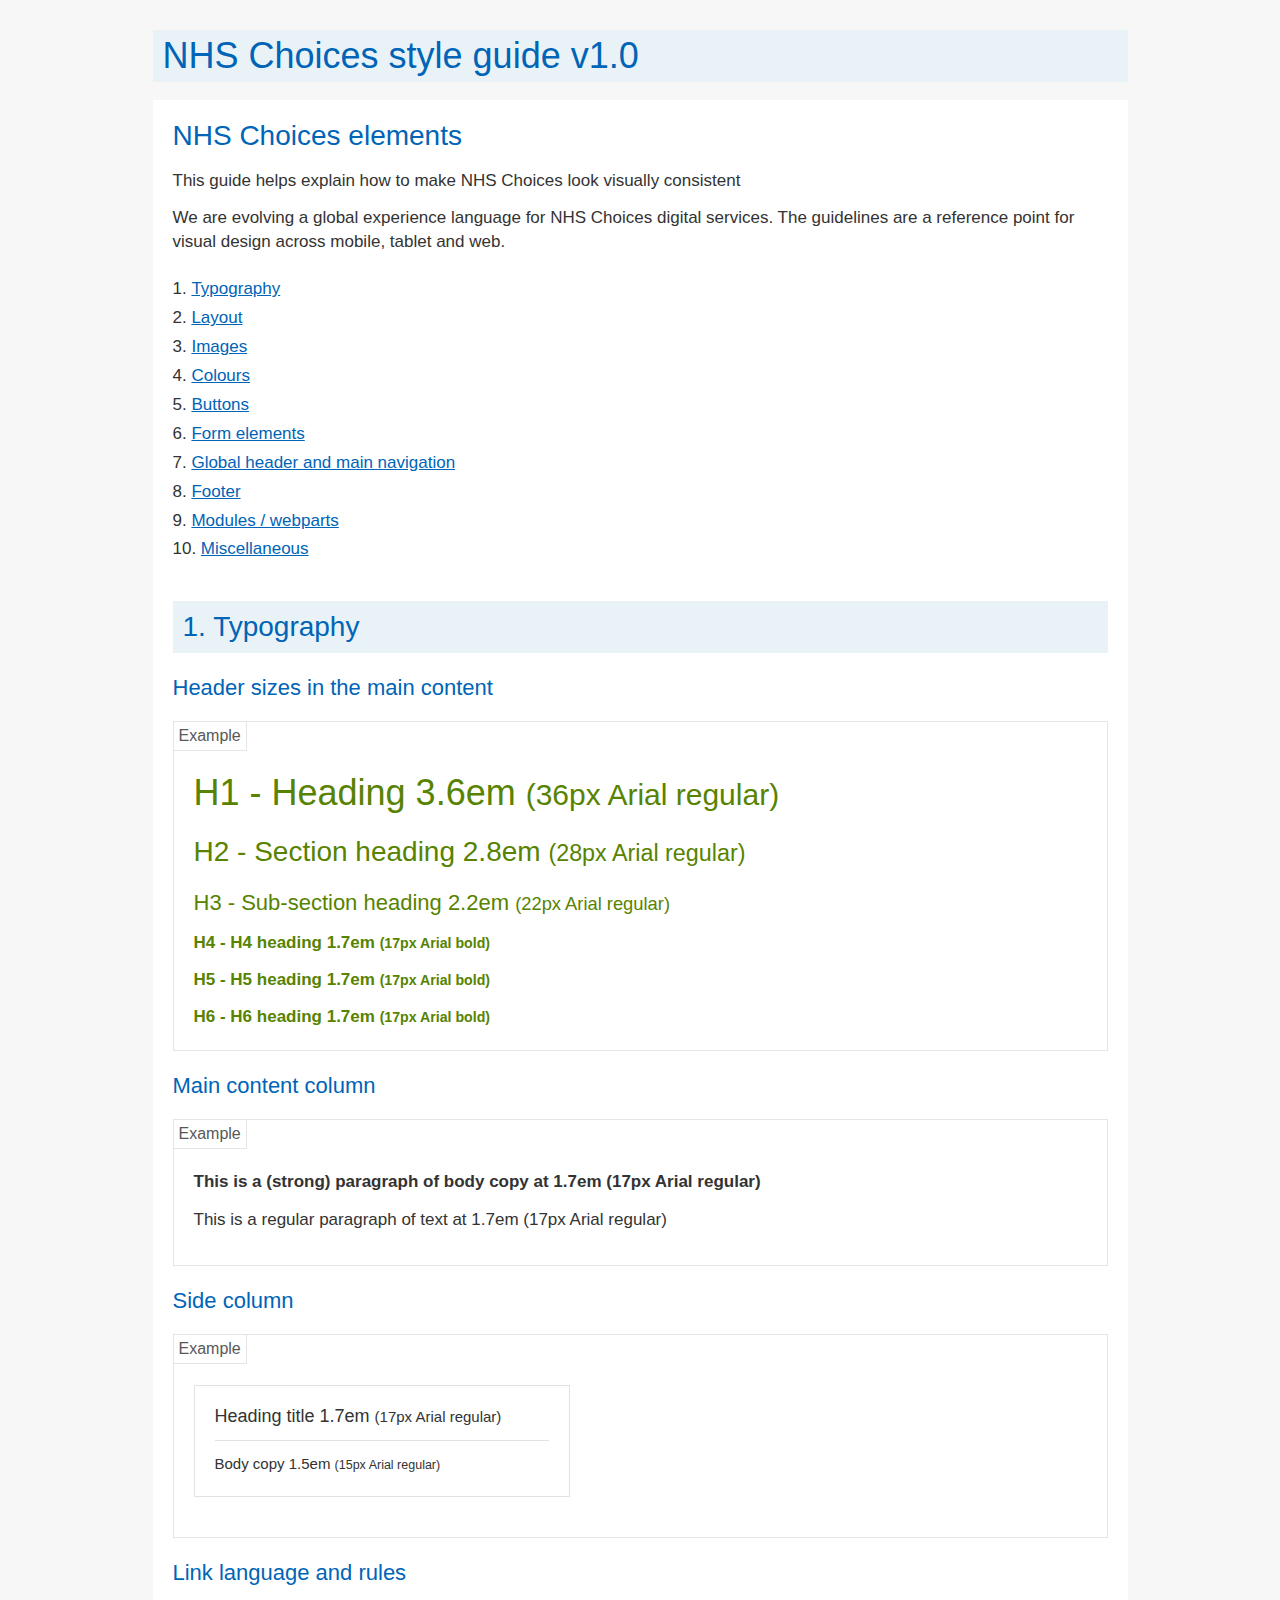
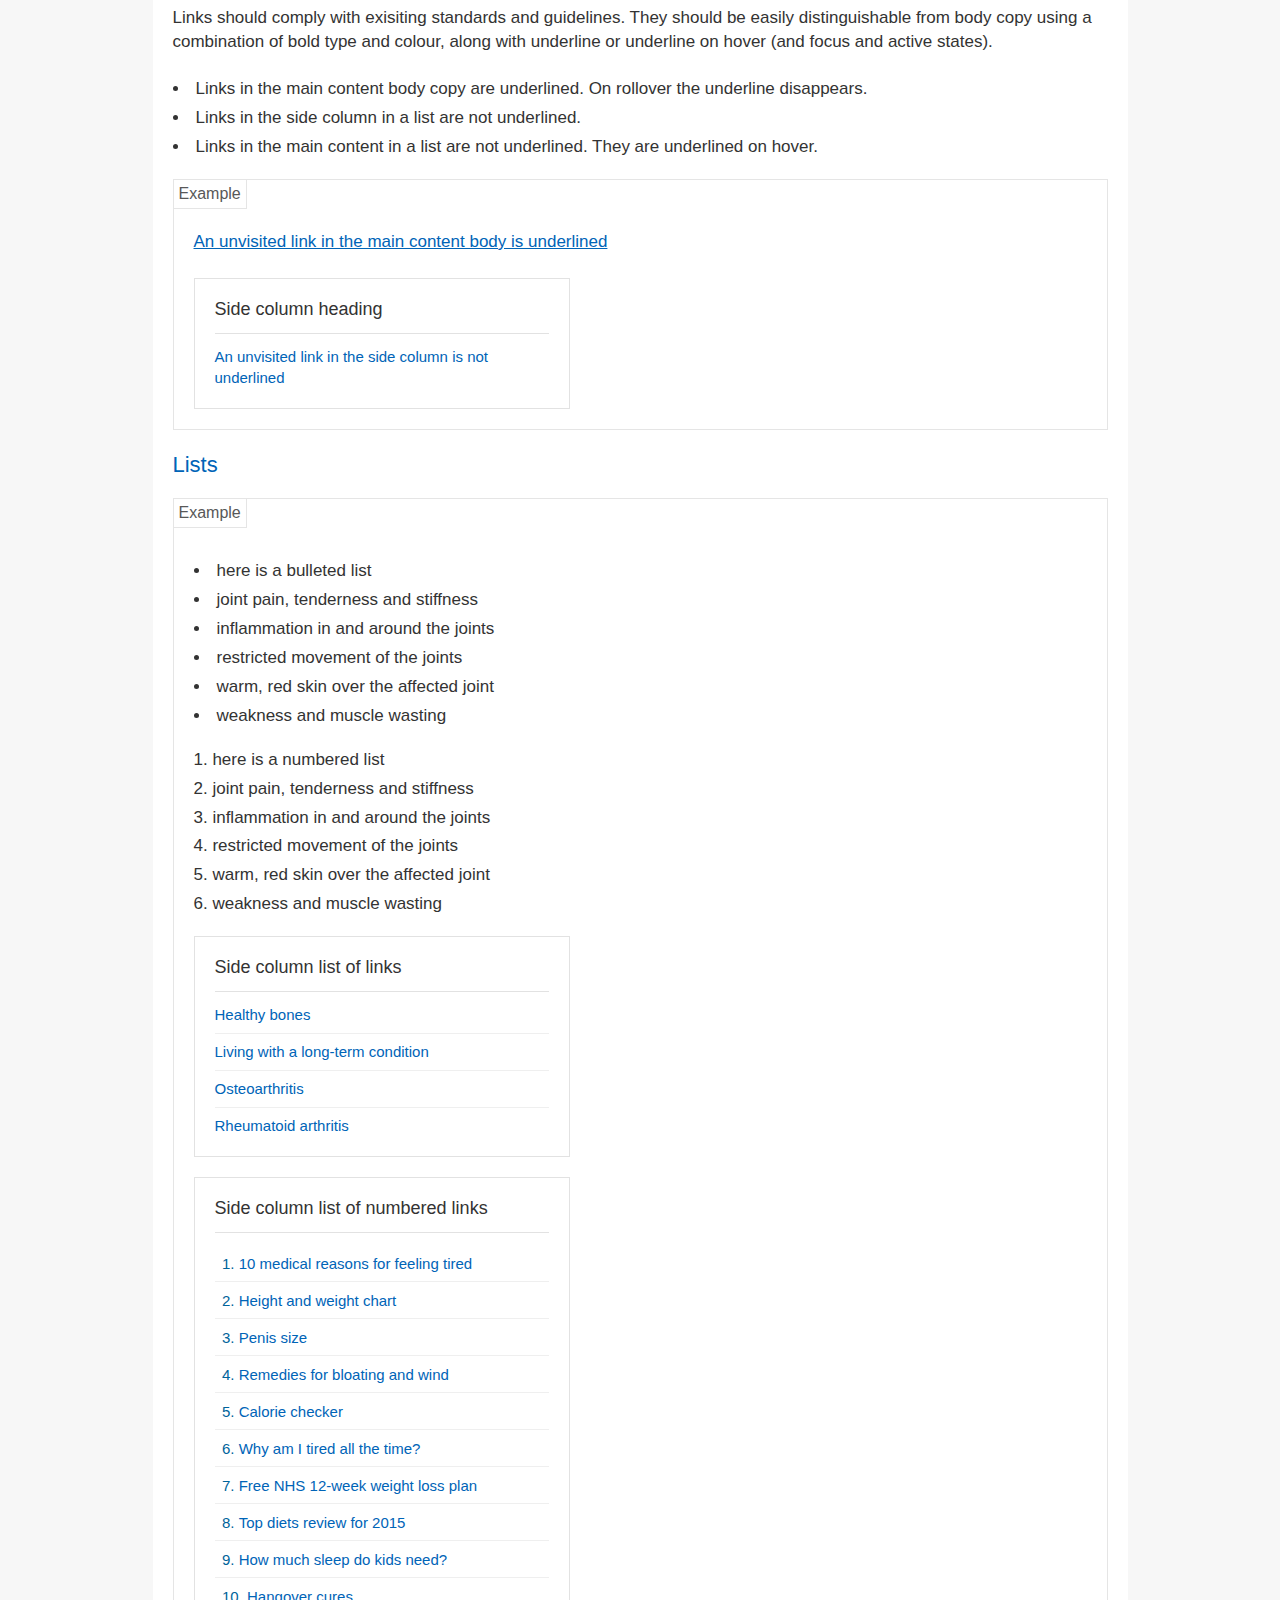
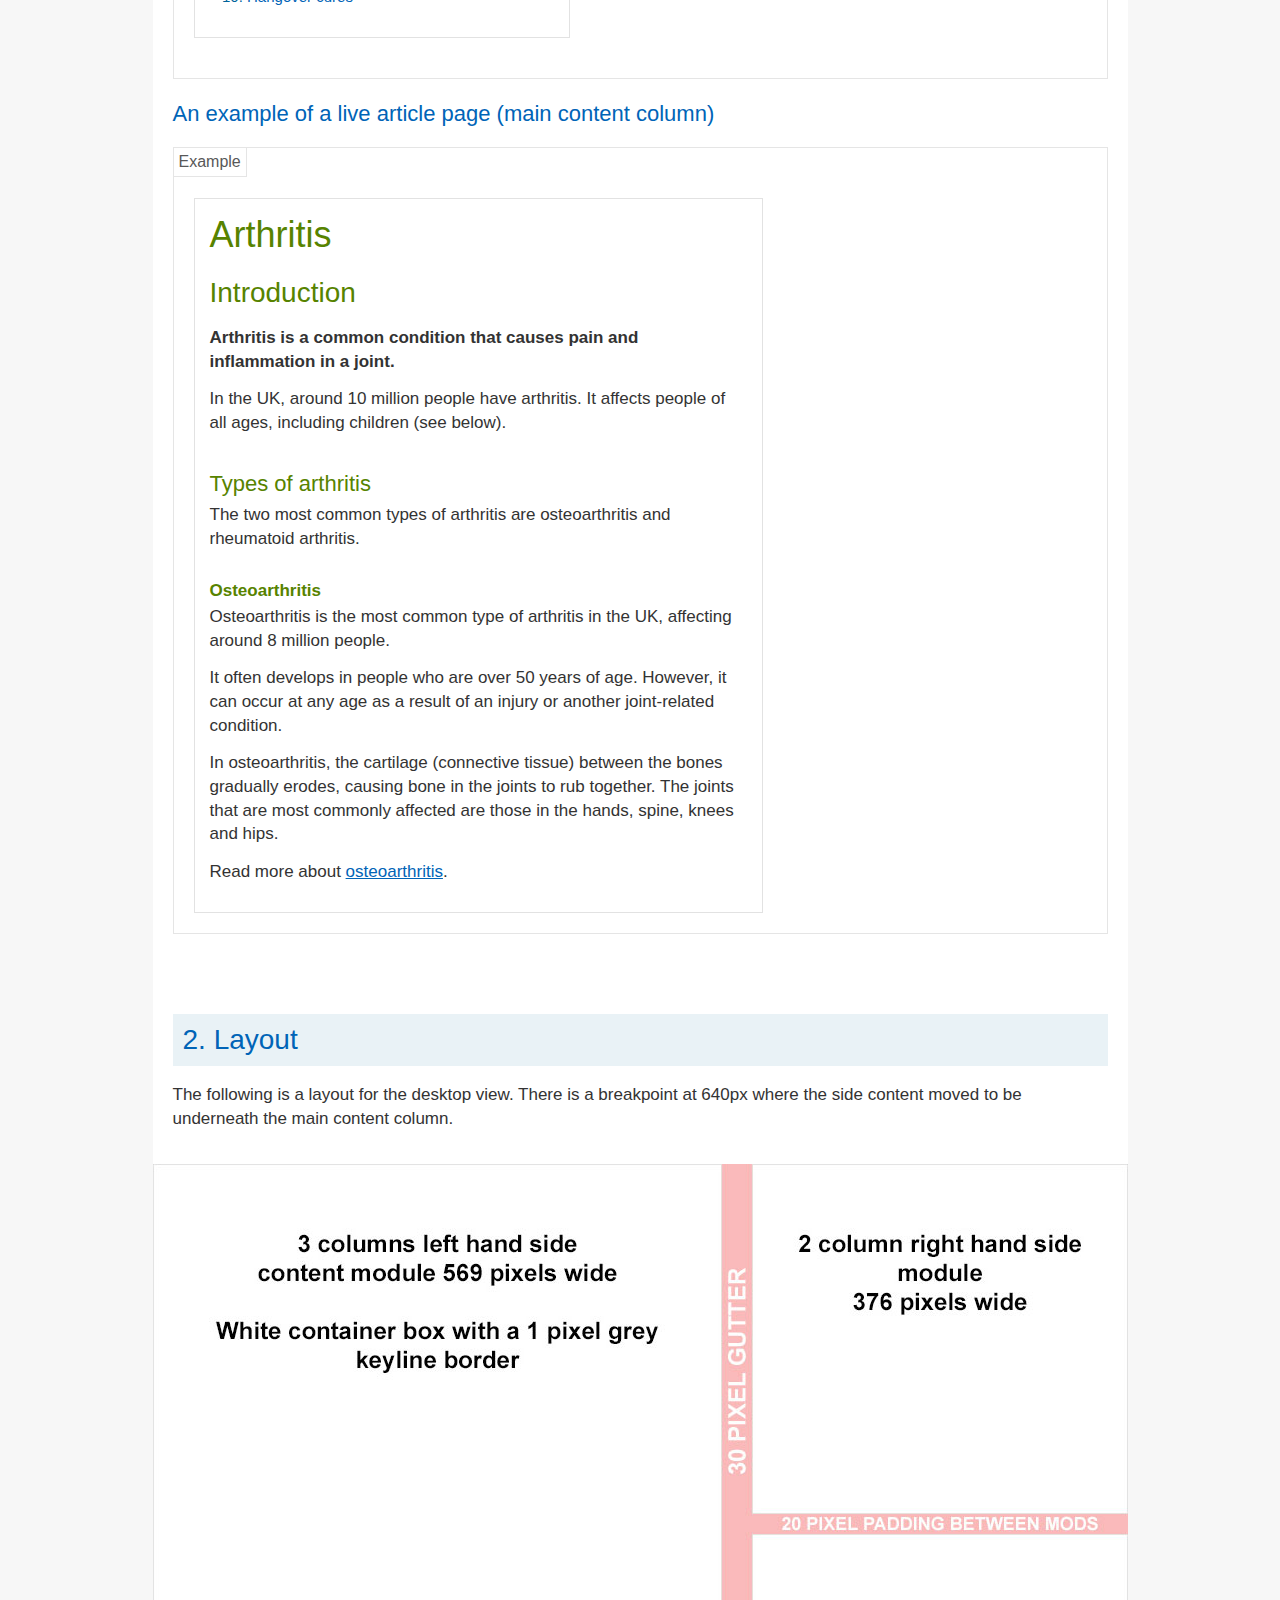
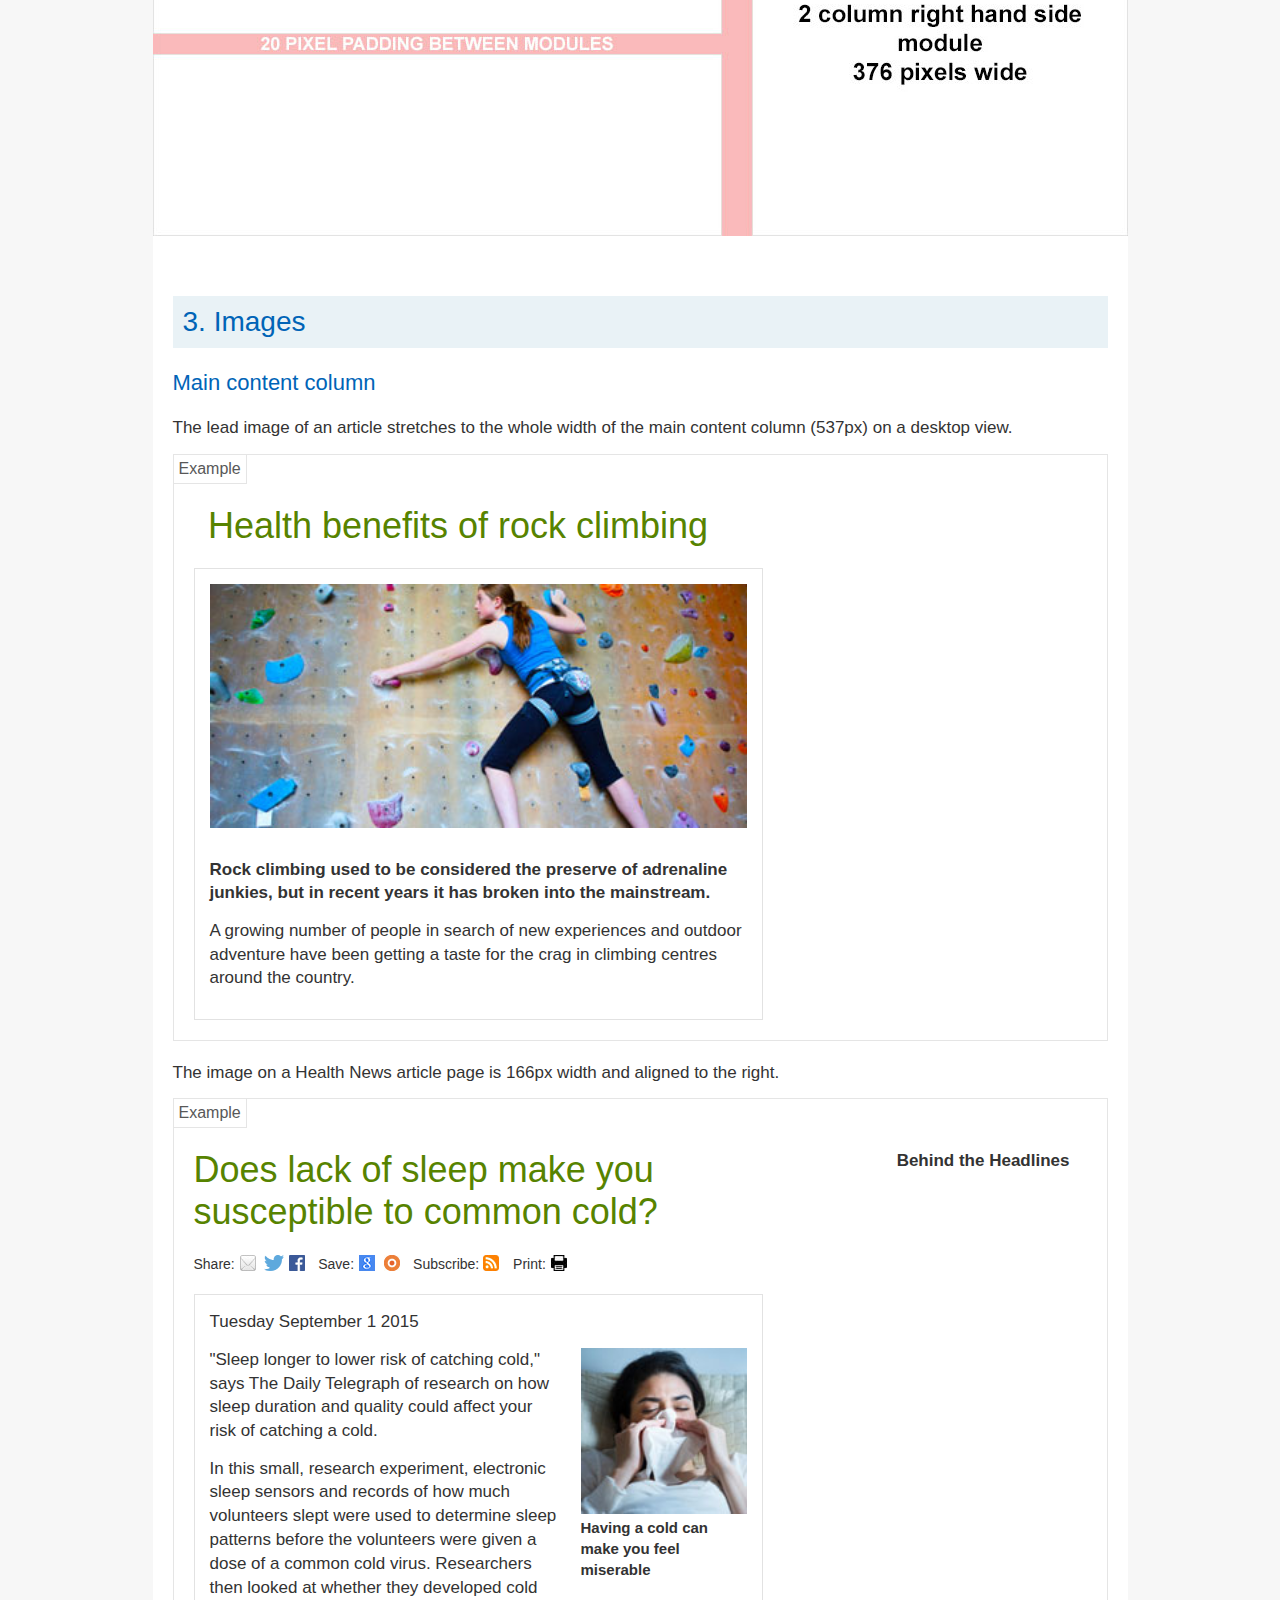
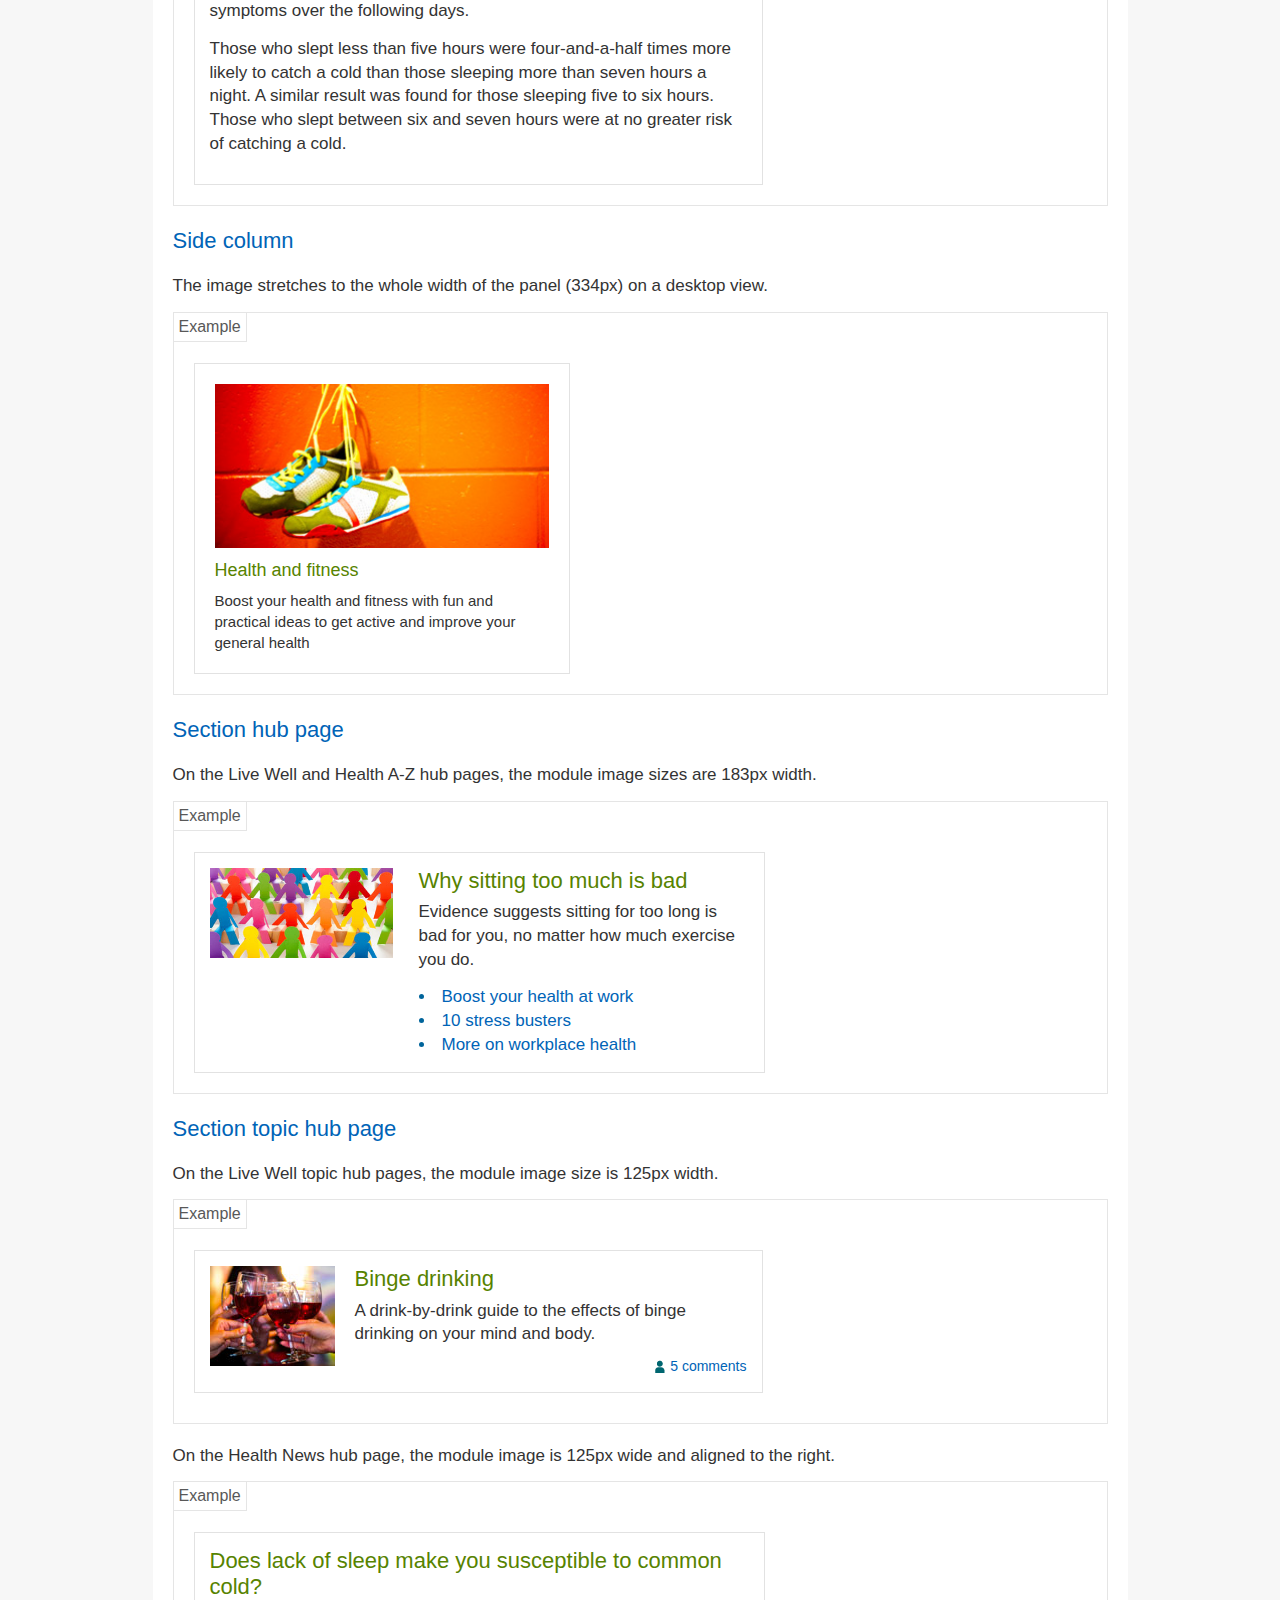
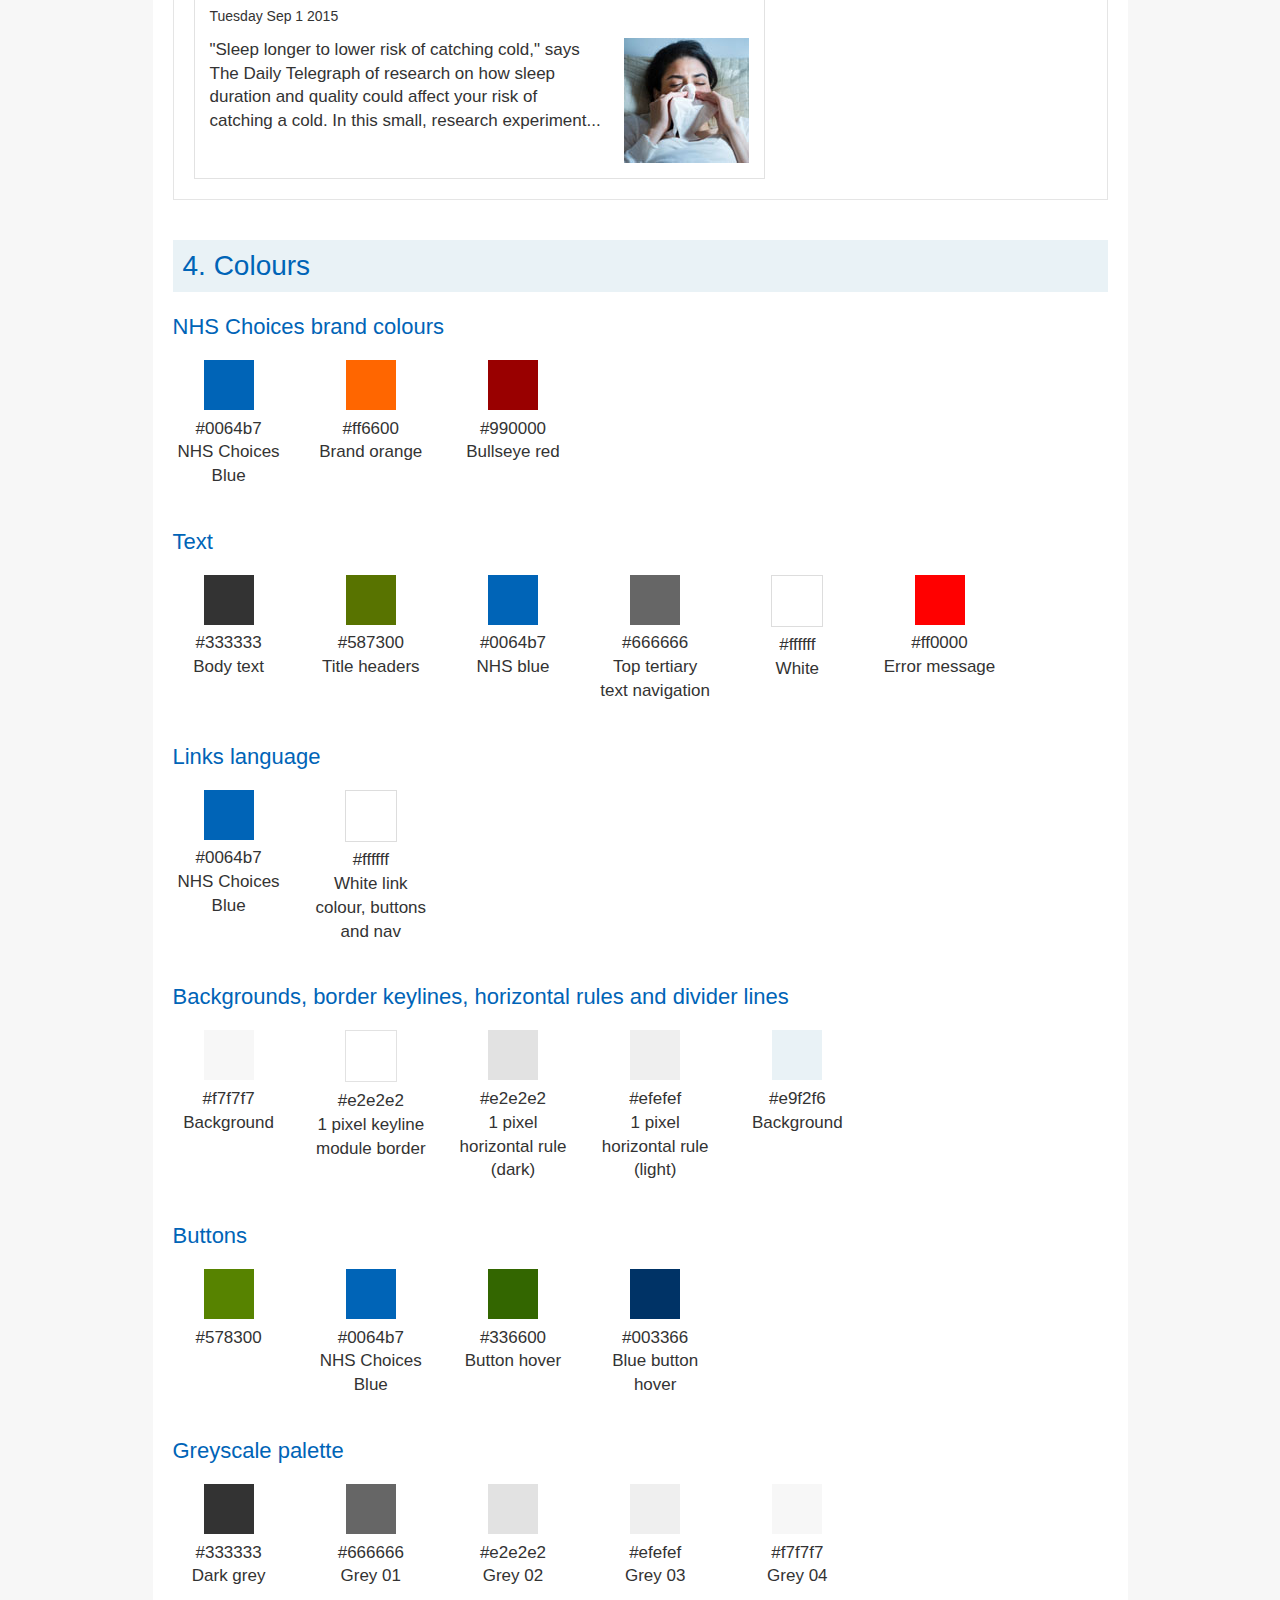
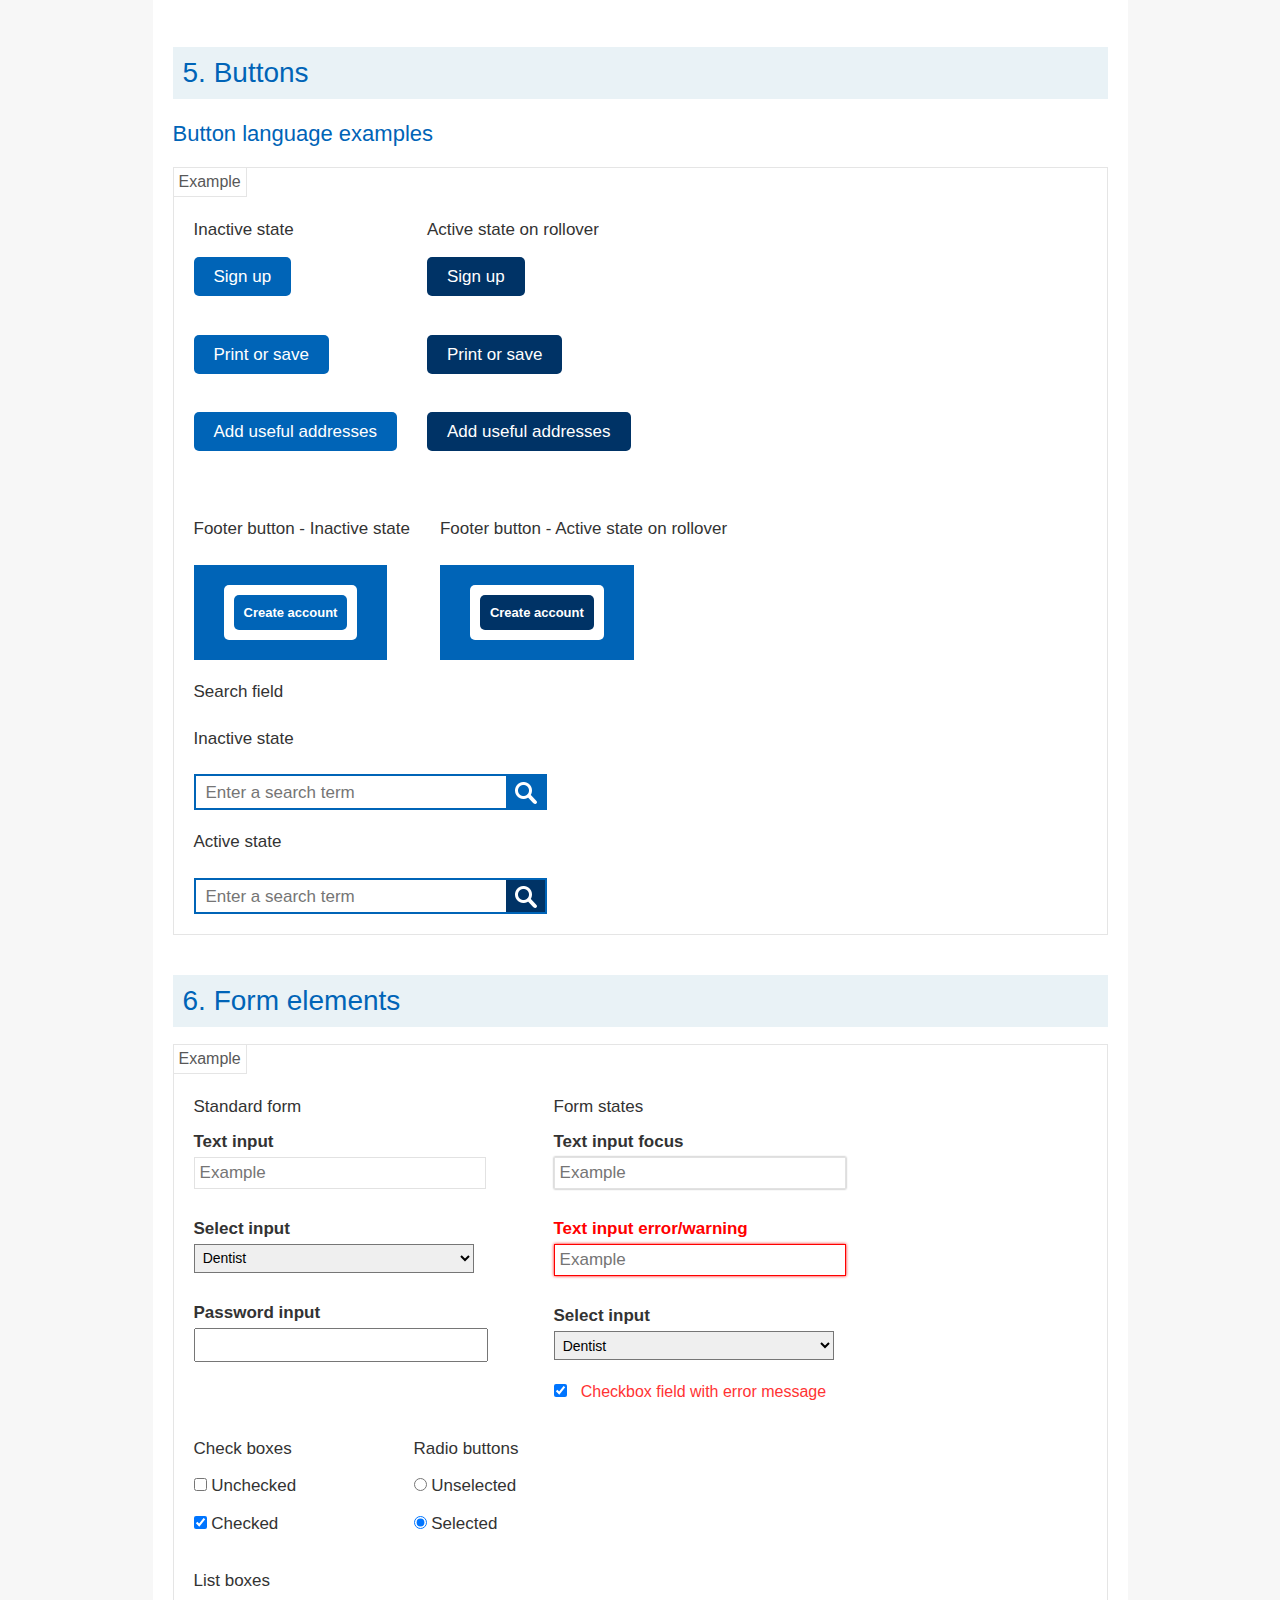
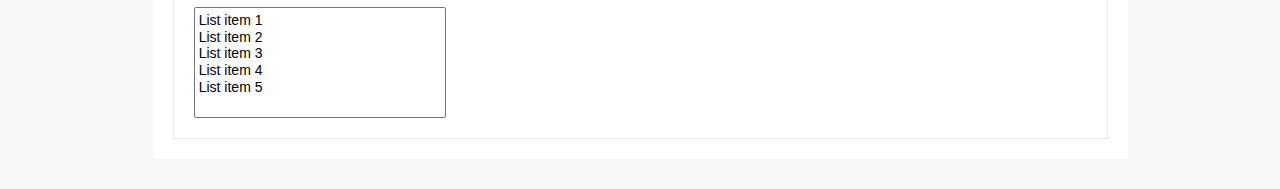
==== index.html @ cdd59a14 ":sparkles: Added forms section" ====
<!doctype html>
<html>
<head>
	<meta charset="utf-8">
	<meta http-equiv=X-UA-Compatible content="IE=edge">
	<meta name=description content="NHS Choices Style Guide">
	<meta name=viewport content="width=device-width, initial-scale=1">
	<title>NHS Choices Style Guide</title>
	
	<!-- The live style guide will link to the live css files so is a living thing 
	<link rel="stylesheet" href="http://www.nhs.uk/css/base.css" media="screen">
	<link rel="stylesheet" href="http://www.nhs.uk/css/print.css" media="print">
	<link rel="stylesheet" href="http://www.nhs.uk/css/reset.css" media="screen">
	<link rel="stylesheet" href="http://www.nhs.uk/css/screen.css" media="screen">
	<link rel="stylesheet" href="http://www.nhs.uk/css/refresh.css" media="screen">
	-->
	<link rel="stylesheet" href="css/base.css" media="screen">
	<link rel="stylesheet" href="css/print.css" media="print">
	<link rel="stylesheet" href="css/reset.css" media="screen">
	<link rel="stylesheet" href="css/screen.css" media="screen">
	<link rel="stylesheet" href="css/refresh.css" media="screen">
	<link rel="stylesheet" href="css/styleguide.css" media="screen">
</head>
<body>

<div class="wrap nomarginbottom">
	<h1 class="header--styleguide header--styleguide--h1">NHS Choices style guide v1.0</h1>
	<div class="content-wrap">

		<h2 class="header--styleguide">NHS Choices elements</h2>

		<p>This guide helps explain how to make NHS Choices look visually consistent</p>
		<p>We are evolving a global experience language for NHS Choices digital services. The guidelines are a reference point for visual design across mobile, tablet and web.</p>

		<ol>
			<li><a href="#typography">Typography</a></li>
			<li><a href="#layout">Layout</a></li>
			<li><a href="#images">Images</a></li>
			<li><a href="#colours">Colours</a></li>
			<li><a href="#buttons">Buttons</a></li>
			<li><a href="#formelements">Form elements</a></li>
			<li><a href="#header">Global header and main navigation</a></li>
			<li><a href="#footer">Footer</a></li>
			<li><a href="#modules">Modules / webparts</a></li>
			<li><a href="#misc">Miscellaneous</a></li>
		</ol>

		<h2 id="typography" class="header--styleguide header--section">1. Typography</h2>

		<h3 class="header--styleguide header--styleguide--h3">Header sizes in the main content</h3>

		<div class="example">
			<span>Example</span>
			<h1>H1 - Heading 3.6em <small>(36px Arial regular)</small></h1>
			<h2>H2 - Section heading 2.8em <small>(28px Arial regular)</small></h2>
			<h3>H3 - Sub-section heading 2.2em <small>(22px Arial regular)</small></h3>
			<h4>H4 - H4 heading 1.7em <small>(17px Arial bold)</small></h4>
			<h5>H5 - H5 heading 1.7em <small>(17px Arial bold)</small></h5>
			<h6>H6 - H6 heading 1.7em <small>(17px Arial bold)</small></h6>
		</div>

		<h3 class="header--styleguide header--styleguide--h3">Main content column</h3>
		<div class="example">
			<span>Example</span>
			<p><strong>This is a (strong) paragraph of body copy at 1.7em (17px Arial regular)</strong></p>
			<p>This is a regular paragraph of text at 1.7em (17px Arial regular)</p>
		</div>

		<h3 class="header--styleguide header--styleguide--h3">Side column</h3>

		<div class="example">
			<span>Example</span>
			<div class="col-secondary">
				<div class="panel">
					<h2>Heading title 1.7em <small>(17px Arial regular)</small></h2>
					<p>Body copy 1.5em <small>(15px Arial regular)</small></p>
				</div>
			</div>
		</div>

		<h3 class="header--styleguide header--styleguide--h3">Link language and rules</h3>
		<p>Links should comply with exisiting standards and guidelines. They should be easily distinguishable from body copy using a combination of bold type and colour, along with underline or underline on hover (and focus and active states).</p>

		<ul>
			<li>Links in the main content body copy are underlined. On rollover the underline disappears.</li>
			<li>Links in the side column in a list are not underlined.</li>
			<li>Links in the main content in a list are not underlined. They are underlined on hover.</li>
		</ul>

		<div class="example">
			<span>Example</span>
			<p><a href="">An unvisited link in the main content body is underlined</a></p>
			<br />
			<div class="col-secondary">
				<div class="panel nomarginbottom">
					<h2>Side column heading</h2>
					<p><a href="">An unvisited link in the side column is not underlined</a></p>
				</div>
			</div>
		</div>

		<h3 class="header--styleguide header--styleguide--h3">Lists</h3>

		<div class="example">
			<span>Example</span>
			<ul>
			    <li>here is a bulleted list
			    <li>joint pain, tenderness and stiffness </li>
			    <li>inflammation in and around the joints </li>
			    <li>restricted movement of the joints </li>
			    <li>warm, red skin over the affected joint </li>
			    <li>weakness and muscle wasting </li>
			</ul>

			<ol>
			    <li>here is a numbered list
			    <li>joint pain, tenderness and stiffness </li>
			    <li>inflammation in and around the joints </li>
			    <li>restricted movement of the joints </li>
			    <li>warm, red skin over the affected joint </li>
			    <li>weakness and muscle wasting </li>
			</ol>

			<div class="col-secondary">
				<div class="panel">
					<div class="panel-top">
						<h2>Side column list of links</h2>
						<ul>
							<li><a title="Healthy bones" href="http://www.nhs.uk/Livewell/healthy-bones/Pages/healthy-bones.aspx">Healthy bones</a></li>
							<li><a title="Living with a long-term condition" href="http://www.nhs.uk/planners/yourhealth/Pages/Yourhealth.aspx">Living with a long-term condition</a></li>
							<li><a title="Osteoarthritis" href="http://www.nhs.uk/conditions/osteoarthritis">Osteoarthritis</a></li>
							<li><a title="Rheumatoid arthritis" href="http://www.nhs.uk/conditions/Rheumatoid-arthritis">Rheumatoid arthritis</a></li>
						</ul>
					</div>
				</div>

				<div class="panel">
					<div class="panel-top">
						<h2>Side column list of numbered links</h2>
						<ol>
		    				<li><a href="http://www.nhs.uk/Livewell/tiredness-and-fatigue/Pages/medical-causes-of-tiredness.aspx">10 medical reasons for feeling tired</a> </li>
						    <li><a href="http://www.nhs.uk/livewell/loseweight/pages/height-weight-chart.aspx">Height and weight chart</a> </li>
						    <li><a href="http://www.nhs.uk/Livewell/penis-health/Pages/penis-size.aspx">Penis size</a> </li>
						    <li><a href="http://www.nhs.uk/Livewell/digestive-health/Pages/beat-the-bloat.aspx">Remedies for bloating and wind</a> </li>
						    <li><a href="http://www.nhs.uk/Livewell/weight-loss-guide/Pages/calorie-counting.aspx">Calorie checker</a> </li>
						    <li><a href="http://www.nhs.uk/Livewell/tiredness-and-fatigue/Pages/why-am-I-tired.aspx">Why am I tired all the time?</a></li>
						    <li><a href="http://www.nhs.uk/Livewell/weight-loss-guide/Pages/losing-weight-getting-started.aspx">Free NHS 12-week weight loss plan</a> </li>
						    <li><a href="http://www.nhs.uk/Livewell/loseweight/Pages/top-10-most-popular-diets-review.aspx">Top diets review for 2015</a></li>
						    <li><a href="http://www.nhs.uk/Livewell/Childrenssleep/Pages/howmuchsleep.aspx">How much sleep do kids need?</a></li>
						    <li><a href="http://www.nhs.uk/Livewell/alcohol/Pages/Hangovers.aspx">Hangover cures</a></li>
						</ol>
					</div>
				</div>
			</div>
		</div>


		<h3 class="header--styleguide header--styleguide--h3">An example of a live article page (main content column)</h3>

		<div class="example">
			<span>Example</span>
			<div class="col-primary">
				<div class="healthaz-content">
					<h1>Arthritis</h1>
					<h2>Introduction</h2>
					<p><strong>Arthritis is a common condition that causes pain and inflammation in a joint.</strong></p>
					<p>In the UK, around 10 million people have arthritis. It affects people of all ages, including children (see below).</p>
					<h3>Types of arthritis</h3>
					<p>The two most common types of arthritis are osteoarthritis and rheumatoid arthritis. </p>
					<h4>Osteoarthritis</h4>
					<p>Osteoarthritis is the most common type of arthritis in the UK, affecting around 8 million people.</p>
					<p>It often develops in people who are over 50 years of age. However, it can occur at any age as a result of an injury or another joint-related condition.</p>
					<p>In osteoarthritis, the cartilage (connective tissue) between the bones gradually erodes, causing bone in the joints to rub together. The joints that are most commonly affected are those in the hands, spine, knees and hips.</p>
					<p>Read more about <a  href="http://www.nhs.uk/conditions/osteoarthritis" >osteoarthritis</a>. </p>
				</div>
			</div>
		</div>
	
	</div>
</div>

<div class="wrap nomargintop nomarginbottom">
	<div class="content-wrap">
		<h2 id="layout" class="header--styleguide header--section">2. Layout</h2>
		<p>The following is a layout for the desktop view. There is a breakpoint at 640px where the side content moved to be underneath the main content column.</p>
	</div>
</div>
<div class="wrap nomargintop">
	<p class="nopaddingbottom"><img src="img/layout.jpg" alt="layout" /></p>
	<div class="content-wrap">
		<h2 id="images" class="header--styleguide header--section">3. Images</h2>
		<h3 class="header--styleguide header--styleguide--h3">Main content column</h3>
		<p>The lead image of an article stretches to the whole width of the main content column (537px) on a desktop view.</p>
		<div class="example livewell">
			<span>Example</span>
			
			<h1>Health benefits of rock climbing</h1>
			<div class="row pad-tl clear">
				<div class="col two">
					<div class="article-header-image">
        				<img alt="" src="img/rock-climbing.jpg">
    				</div>
    				<div class="article clear">
        				<p><strong>Rock climbing used to be considered the preserve of adrenaline junkies, but in recent years it has broken into the mainstream.</strong> </p>
						<p>A growing number of people in search of new experiences and outdoor adventure have been getting a taste for the crag in climbing centres around the country. </p>
					</div>
				</div>
			</div>
		</div>

		<p class="margintop20">The image on a Health News article page is 166px width and aligned to the right.</p>

		<div class="example bth">
			<span>Example</span>
			<div class="title clear">
    			<div class="col col-primary">
      				<h1>Does lack of sleep make you susceptible to common cold?</h1>
					<div class="bookmark-wrap clear">
						<div class="clear">
							<div class="social-sharing clear">
								<p class="share">Share:</p>
								<ul class="share-list">
									<li class="email"><a title="Share this page via email" href="mailto:?subject=Does lack of sleep make you susceptible to common cold? - Health News - NHS Choices&amp;body=I read this on the NHS Choices (http://www.nhs.uk) website and thought you should read it too:
								http%3a%2f%2fwww.nhs.uk%2fnews%2f2015%2f09september%2fpages%2fdoes-lack-of-sleep-make-you-susceptible-to-common-cold.aspx&amp;WT.mc_id=20411"><img width="16" height="16" alt="Email share" src="img/email.jpg"></a></li>
									<li class="twitter"><a target="_blank" href="http://twitter.com/home?status=Does+lack+of+sleep+make+you+susceptible+to+common+cold%3f+-+Health+News+-+NHS+Choices%20-%20http%3a%2f%2fwww.nhs.uk%2fnews%2f2015%2f09september%2fpages%2fdoes-lack-of-sleep-make-you-susceptible-to-common-cold.aspx&amp;WT.mc_id=50411" title="Share this page via Twitter"><img width="20" height="16" alt="Twitter share" src="img/twitter.png"></a></li>
									<li class="facebook"><a target="_blank" href="http://www.facebook.com/sharer.php?u=http%3a%2f%2fwww.nhs.uk%2fnews%2f2015%2f09september%2fpages%2fdoes-lack-of-sleep-make-you-susceptible-to-common-cold.aspx&amp;t=Does+lack+of+sleep+make+you+susceptible+to+common+cold%3f+-+Health+News+-+NHS+Choices&amp;WT.mc_id=60411" title="Share this page via Facebook"><img width="16" height="16" alt="Facebook share" src="img/facebook.gif"></a></li>
								</ul>
								<p class="save">Save:</p>
								<ul class="save-list">
									<li class="google"><a target="_blank" href="https://www.google.com/bookmarks/mark?op=add&amp;bkmk=http%3a%2f%2fwww.nhs.uk%2fnews%2f2015%2f09september%2fpages%2fdoes-lack-of-sleep-make-you-susceptible-to-common-cold.aspx&amp;title=Does+lack+of+sleep+make+you+susceptible+to+common+cold%3f+-+Health+News+-+NHS+Choices&amp;WT.mc_id=30411" title="Save this page to Google Bookmarks"><img width="16" height="16" alt="Google Bookmarks" src="img/google.gif"></a></li>
									<li class="nhsc-save"><a title="Save this page to your NHS Choices account" href="/news/2015/09september/pages/does-lack-of-sleep-make-you-susceptible-to-common-cold.aspx?savefavourite=true"><img width="16" height="16" alt="NHS Choices Saved Pages" src="img/nhsc-save.jpg"></a></li>
								</ul>
								<p class="subscribe">Subscribe:&nbsp;<a title="Subscribe to this section using RSS" href="/NHSChoices/shared/RSSFeedGenerator/RSSFeed.aspx?site=News"><img width="16" height="16" alt="RSS feed" src="img/rss.gif"></a></p>
								<p>Print:</p>
								<ul class="print-list"><li class="print"><a title="Print this page" href="javascript:window.print()"><img width="16" height="16" alt="Print" src="img/print.gif"></a></li></ul>
							</div>
						</div>
					</div>
				</div>
			    <div class="col col-secondary">
			      <p>Behind the Headlines</p>
			    </div>
		  	</div>

			<div class="row clear">
				<div class="col col-primary">
					<div class="article clear">
				  		<p class="date">Tuesday September 1 2015</p>
					    <div class="image image-small">
				      		<img alt="Using disposable tissues can help prevent spreading cold viruses" src="img/little-sleep-colds.jpg">
							<p>Having a cold can make you feel miserable</p>
						</div>
					  	<p>"Sleep longer to lower risk of catching cold," says The Daily Telegraph of research on how sleep duration and quality could affect your risk of catching a cold.</p>
						<p>In this small, research experiment, electronic sleep sensors and records of how much volunteers slept were used to determine sleep patterns before the volunteers were given a dose of a common cold virus. Researchers then looked at whether they developed cold symptoms over the following days.</p>
						<p>Those who slept less than five hours were four-and-a-half times more likely to catch a cold than those sleeping more than seven hours a night. A similar result was found for those sleeping five to six hours. Those who slept between six and seven hours were at no greater risk of catching a cold.</p>
					</div>
				</div>
			</div>
		</div>

		<h3 class="header--styleguide header--styleguide--h3">Side column</h3>
		<p>The image stretches to the whole width of the panel (334px) on a desktop view.</p>
		
		<div class="example">
			<span>Example</span>
			<div class="col-secondary">
				<div class="panel nomarginbottom">
					<div class="clear">
						<div class="image"><a href="/livewell/fitness/Pages/Fitnesshome.aspx"><img alt="" style="" src="img/fitness-hub.jpg"></a></div>
						<div class="panel-text">
							<h2><a href="http://www.nhs.uk/livewell/fitness/Pages/Fitnesshome.aspx" class="">Health and fitness</a></h2>
							<p>Boost your health and fitness with fun and practical ideas to get active and improve your general health</p>
						</div>
					</div>
				</div>
			</div>
		</div>

		<h3 class="header--styleguide header--styleguide--h3">Section hub page</h3>
		<p>On the Live Well and Health A-Z hub pages, the module image sizes are 183px width.</p>
		<div class="example livewell">
			<span>Example</span>
			<div class="row pad-tl clear">
				<div class="col two">
					<div class="clear featured-article-wrap">
						<div class="col one">
						    <div class="bx-shd featured-article">
						        <div class="bx-in">
						            <div class="border">
						                <img alt="" src="img/sitting-for-too-long.jpg">
						                <div class="pad">
						                    <h3><a href="http://www.nhs.uk/Livewell/fitness/Pages/sitting-and-sedentary-behaviour-are-bad-for-your-health.aspx">Why sitting too much is bad</a></h3>
						                    <p>Evidence suggests sitting for too long is bad for you, no matter how much exercise you do.</p>
											<ul>
											    <li><a href="http://www.nhs.uk/Livewell/workplacehealth/Pages/workplaceoverview.aspx">Boost your health at work</a> </li>
											    <li><a href="http://www.nhs.uk/Conditions/stress-anxiety-depression/Pages/reduce-stress.aspx">10 stress busters</a> </li>
											    <li><a href="http://www.nhs.uk/Livewell/workplacehealth/Pages/Workplacehome.aspx">More on workplace health</a> </li>
											</ul>
						                </div>
						            </div>
						        </div>
						    </div>
						</div>
					</div>
				</div>
			</div>
		</div>

		<h3 class="header--styleguide header--styleguide--h3">Section topic hub page</h3>
		<p>On the Live Well topic hub pages, the module image size is 125px width.</p>
		<div class="example livewell">
			<span>Example</span>
			<div class="row pad-tl clear">
				<div class="col two">
					<div class="bx-shd featured-article-wide">
			            <div class="bx-in">
			                <div class="pad border clear">
			                    <div class="image"><img src="img/binge-drinking.jpg" alt=""></div>
		                    	<div class="text">                                        
			                        <h3><a href="http://www.nhs.uk/Livewell/alcohol/Pages/Bingedrinking.aspx">Binge drinking</a></h3>
			                        <p>A drink-by-drink guide to the effects of binge drinking on your mind and body.</p>
			                        <p class="comments-link"><a href="http://www.nhs.uk/Livewell/alcohol/Pages/Bingedrinking.aspx#comments">5 comments <span class="hidden"> about 'Binge drinking'</span></a><span class="hidden">:</span></p>
			                    </div>                            
		                 	</div>
		             	</div>
		         	</div>
				</div>
			</div>
		</div>

		<p class="margintop20">On the Health News hub page, the module image is 125px wide and aligned to the right.</p>

		<div class="example bth-hub">
			<span>Example</span>
			<div class="row clear">
				<div class="col col-primary">
					<div class="bx-shd main-feature clear">
						<div class="bx-in clear">
							<div class="pad clear">
			                    <h3><a href="http://www.nhs.uk/news/2015/09September/Pages/does-lack-of-sleep-make-you-susceptible-to-common-cold.aspx">Does lack of sleep make you susceptible to common cold?</a></h3>
			                    <p class="date">Tuesday Sep 1 2015</p>
			                    <div class="image"><a href="http://www.nhs.uk/news/2015/Pages/does-lack-of-sleep-make-you-susceptible-to-common-cold.aspx"><img src="img/little-sleep-colds.jpg" alt="Using disposable tissues can help prevent spreading cold viruses"></a></div>
			                    <p>"Sleep longer to lower risk of catching cold," says The Daily Telegraph of research on how sleep duration and quality could affect your risk of catching a cold. In this small, research experiment...</p>
			                </div>
	                	</div>
	                </div>
				</div>
			</div>
		</div>

		<h2 id="colours" class="header--styleguide header--section">4. Colours</h2>
		<h3 class="header--styleguide header--styleguide--h3">NHS Choices brand colours</h3>

		<div class="colour-col clear">
			<ul>
				<li><span class="choices-blue"></span><p>#0064b7<br />NHS Choices Blue</p></li>
				<li><span class="brand-orange"></span><p>#ff6600<br />Brand orange</p></li>
				<li><span class="bullseye-red"></span><p>#990000<br />Bullseye red</p></li>
			</ul>
		</div>

		<h3 class="header--styleguide header--styleguide--h3">Text</h3>
		<div class="colour-col clear">
			<ul>
				<li><span class="body-text"></span><p>#333333<br />Body text</p></li>
				<li><span class="title-headers"></span><p>#587300<br />Title headers</p></li>
				<li><span class="nhs-blue"></span><p>#0064b7<br />NHS blue</p></li>
				<li><span class="top-tertiary"></span><p>#666666<br />Top tertiary text navigation</p></li>
				<li><span class="white"></span><p>#ffffff<br />White</p></li>	
				<li><span class="error"></span><p>#ff0000<br />Error message</p></li>
			</ul>
		</div>

		<h3 class="header--styleguide header--styleguide--h3">Links language</h3>
		<div class="colour-col clear">
			<ul>
				<li><span class="choices-blue"></span><p>#0064b7<br />NHS Choices Blue</p></li>
				<li><span class="white"></span><p>#ffffff<br />White link colour, buttons and nav</p></li>	
			</ul>
		</div>

		<h3 class="header--styleguide header--styleguide--h3">Backgrounds, border keylines, horizontal rules and divider lines</h3>
		<div class="colour-col clear">
			<ul>
				<li><span class="background1"></span><p>#f7f7f7<br />Background</p></li>
				<li><span class="keyline"></span><p>#e2e2e2<br />1 pixel keyline module border</p></li>
				<li><span class="horizontal-rule-dark"></span><p>#e2e2e2<br />1 pixel horizontal rule (dark)</p></li>
				<li><span class="horizontal-rule-light"></span><p>#efefef<br />1 pixel horizontal rule (light)</p></li>
				<li><span class="background2"></span><p>#e9f2f6<br />Background</p></li>
			</ul>
		</div>

		<h3 class="header--styleguide header--styleguide--h3">Buttons</h3>
		<div class="colour-col clear">
			<ul>
				<li><span class="button"></span><p>#578300</p></li>
				<li><span class="choices-blue"></span><p>#0064b7<br />NHS Choices Blue</p></li>
				<li><span class="button-hover"></span><p>#336600<br />Button hover</p></li>
				<li><span class="button-blue-hover"></span><p>#003366<br />Blue button hover</p></li>
			</ul>
		</div>

		<h3 class="header--styleguide header--styleguide--h3">Greyscale palette</h3>
		<div class="colour-col clear">
			<ul>
				<li><span class="dark-grey"></span><p>#333333<br />Dark grey</p></li>
				<li><span class="grey01"></span><p>#666666<br />Grey 01</p></li>
				<li><span class="grey02"></span><p>#e2e2e2<br />Grey 02</p></li>
				<li><span class="grey03"></span><p>#efefef<br />Grey 03</p></li>
				<li><span class="grey04"></span><p>#f7f7f7<br />Grey 04</p></li>
			</ul>
		</div>

		<h2 id="buttons" class="header--styleguide header--section">5. Buttons</h2>
		<h3 class="header--styleguide header--styleguide--h3">Button language examples</h3>

		<div class="example buttons">
			<span>Example</span>
			<div class="row clear">
				<div class="col">
					<p>Inactive state</p>
					<p class="button"><a href="">Sign up</a></p>
					<p class="button"><a href="">Print or save</a></p>
					<p class="button"><a href="">Add useful addresses</a></p>
				</div>
				<div class="col">
					<p>Active state on rollover</p>
					<p class="button button-active"><a href="">Sign up</a></p>
					<p class="button button-active"><a href="">Print or save</a></p>
					<p class="button button-active"><a href="">Add useful addresses</a></p>
				</div>
			</div>
			<div class="row clear margintop20">
				<div class="col">
					<p>Footer button - Inactive state</p>
					<div class="footer-button-wrap">
						<div class="footer-button">
							<p class="button"><a href="">Create account</a></p>
						</div>
					</div>
				</div>
				<div class="col">
					<p>Footer button - Active state on rollover</p>
					<div class="footer-button-wrap">
						<div class="footer-button">
							<p class="button button-active"><a href="">Create account</a></p>
						</div>
					</div>
				</div>
			</div>
			<div class="row clear margintop20 header">
				<div class="col">
					<p>Search field</p>
					<p>Inactive state</p>
					<div class="searchbar clear">
						<fieldset>
							<legend class="hidden">Search entire site</legend>	
							<div id="IdSearchBoxContainer" class="search-inner">
								<div id="search-results-container">
									<label for="q"><span class="hidden">Enter a search term: </span><input type="text" maxlength="500" accesskey="4" placeholder="Enter a search term" name="q" id="q" autocomplete="off"></label>
								</div>
								<div class="submit-container">
									<div class="submit">
										<input type="submit" value="Search">
									</div>
								</div>
							</div>
						</fieldset>
			      	</div>
					<p class="margintop20">Active state</p>
					<div class="searchbar clear">
						<fieldset>
							<legend class="hidden">Search entire site</legend>	
							<div id="IdSearchBoxContainer" class="search-inner">
								<div id="search-results-container">
									<label for="q"><span class="hidden">Enter a search term: </span><input type="text" maxlength="500" accesskey="4" placeholder="Enter a search term" name="q" id="q" autocomplete="off"></label>
								</div>
								<div class="submit-container">
									<div class="submit">
										<input class="active" type="submit" value="Search">
									</div>
								</div>
							</div>
						</fieldset>
			      	</div>
				</div>
			</div>
		</div>

		<h2 id="formelements" class="header--styleguide header--section">6. Form elements</h2>
		<div class="example formelements">
			<span>Example</span>
			<div class="row clear">
				<div class="col">
					<p>Standard form</p>
					<label for="textinput" class="nomargintop">Text input</label>
					<input type="text" placeholder="Example" name="textinput" id="textinput" />

					<label for="selectinput">Select input</label>
					<select name="selectinput" id="selectinput">
						<option value="">Dentist</option>
						<option value="">Optician</option>
						<option value="">GP</option>
					</select>

					<label for="passwordinput">Password input</label>
					<input type="password" name="passwordinput" id="passwordinput" />
				</div>
				<div class="col">
					<p>Form states</p>
					<label for="textinputfocus" class="nomargintop">Text input focus</label>
					<input class="textinputfocus" type="text" placeholder="Example" name="textinputfocus" id="textinputfocus" />

					<label for="textinputerror" class="labelerror">Text input error/warning</label>
					<input class="textinputerror" type="text" placeholder="Example" name="textinputerror" id="textinputerror" />

					<label for="selectinputfocus">Select input</label>
					<select class="selectinputfocus" name="selectinputfocus" id="selectinputfocus">
						<option value="">Dentist</option>
						<option value="">Optician</option>
						<option value="">GP</option>
					</select>

					<p class="margintop20"><label for="checkboxerror" class="hidden">Checkbox</label>
					<input class="checkbox" name="checkbox" type="checkbox" checked="checked" /> &nbsp; <span class="error">Checkbox field with error message</span></p>

				</div>
			</div>

			<div class="row clear margintop20">
				<div class="col col-small">
					<p>Check boxes</p>
					<p><input type="checkbox" class="checkbox" /> Unchecked</p>
					<p><input type="checkbox" class="checkbox" checked="checked" /> Checked</p>
				</div>
				<div class="col col-small">
					<p>Radio buttons</p>
					<p><input type="radio" class="checkbox" name="radiobutton" /> Unselected</p>
					<p><input type="radio" class="checkbox" checked="checked" name="radiobutton" /> Selected</p>
				</div>
			</div>


			<div class="row clear margintop20">
				<p>List boxes</p>
				<select class="multipleselect" name="listitems" multiple size="6">
					<option value="1">List item 1</option>
					<option value="2">List item 2</option>
					<option value="3">List item 3</option>
					<option value="4">List item 4</option>
					<OPTION value="5">List item 5</option>
				</select>
			</div>


		</div>

	</div>
</div>

</body>
</html>
---- css/base.css ----
body {font-family:Arial, Helvetica, sans-serif; color:#585858; background:#fff;}
input, textarea {font-family:Arial, Helvetica, sans-serif; color:#585858;}

a {text-decoration:underline;}
a:hover, a:focus, a:active {text-decoration:none;}

/* Header and Lists */
ul li {line-height:1.4em;}
ul.info-nav li, ul.personal-header li, #nav-bar ul li, .footer ul li, #hazMod1 ul li {display:inline; margin-right:0.5em;}
ul#main-navigation li {font-weight:bold; display:block;}
ul#main-navigation li ul li {display:inline; font-weight:normal;}

/* Fieldsets */
fieldset {padding:1em;}
legend {font-weight:bold;}
textarea {width:25em; height:8em;}
---- css/print.css ----
/*GLOBAL*/
body {margin:0; padding:0; background:white; color:black; font-family:Arial, Helvetica, sans-serif; font-size:12pt;}
p.hidden, .pagination {display:none;}
a img {border-width:0;}
a:link, a:visited, a:active {color:black;}
table td, table th {border:1px solid black; padding:0.5em;}
.no-print, .rss-link, .video-container, .report-comment, 
.more-articles, .save-choices-account, .bookmarks-annotation, 
.tabs, .sub-tabs, .social-bookmarks, .sub-nav, fieldset, 
.pagination, p.printable-version, .breadcrumbs, .video-panel, 
.slider h3 .show, .slider h3 .hide,
.hidden, .pageLinks, .login-comment, .report-comment, .alert-top, .comments-wrap, .bookmark-wrap, .skip-link, ul.translate, .mmenu, .videosearch, .carousels .share, .related-carousel-more, .jcarousel-control, .guides .col.two-sm, .popup-alert, .guides .guidespanel .videoplayer {display:none;}
.clear:after {content:".";	display:block; height:0; clear:both; visibility:hidden;}
/* Sliders and Carousel */
#carousel .hidden, .care .carers-section.hidden, .pathways .pathways-section.hidden, .planner .planner-path-wrap.hidden, .nhsdirect .slider-content-wrap.hidden {display:block;}

/*HEAD*/
.header{width:73.6em; height:4.05em !important;}
.info-nav, .personal-header,.header .search-panel, .header .main-nav, .header fieldset, .login-comment, .back-to-the-top{display:none;}
/****/
.heading a img, .heading img, .heading h1 {display:block; float:none; color:#f60;}
.heading p.choices-logo {color:#f60; font-size:1.9em; padding:0; margin:0;}

/*FOOTER*/
.footer, .personal-footer{display:none}

/*....large-print...............*/
.largePrint h1 {font-size:50pt !important;}
.largePrint h2 {font-size:34pt !important;}
.largePrint h3 {font-size:26pt !important;}
.largePrint h4 {font-size:24pt !important;}
.largePrint h5 {font-size:24pt !important;}
.largePrint p {font-size:22pt !important;}
.largePrint p stong {font-size:22pt !important;}
.largePrint ul {font-size:22pt !important;}
.largePrint li {font-size:22pt !important;}
.largePrint td {font-size:22pt !important;}
.printhead {display:none;}
.flt {display:none}

/*NHSD*/
.nhsdirect .last {display:none;}
/*FIND SERVICES*/
.result-listings .search-again, .result-listings .tabs, .result-listings .one, .result-listings ul.results li.submit, .result-listings .refine, .result-listings h2.faux-tab {display:none;}
.result-listings ul.results, .result-listings ul.results ul {list-style-type:none; padding:0;}
.result-listings ul.results ul {margin:3em 0 0 0;}
.result-listings ul.results ul.tick-list {margin:1em 0 0 0;}
.results li h3 {margin:0;}
/*dispencing*/
.fs .fs-a-z, .fs .links-box {display:none;}
.fs .listings ul {list-style-type:none; padding:0; margin:0 0 1em 0}
/*net pharmacies*/
.fsHighlight .ServiceTabHead {display:none;}

/*SCORECARD*/ 	
.scorecard .moreChoice, .scorecard .tab-wrapper, .scorecard .headIntro, .scorecard .back-to-top {display:none;}
.scorecard-results .comparison-table table, .scorecard-results .comparison-table tbody, .scorecard-results .comparison-table tbody tr {display:block !important;}
.scorecard-results .comparison-table table td, .scorecard-results .comparison-view td, .scorecard-results .comparison-view td.image, .scorecard-results .comparison-view th {width:20% !important;}
.scorecard-results .comparison-table table, .scorecard-results .comparison-view table, .scorecard-results .comparison-view table.top-table, .scorecard-results .comparison-view table caption {width:100% !important;}
.scorecard-results .comparison-view table tr.hidden {display:none !important;}
.scorecard-results table.top-table tbody tr td.image img {height:100px !important; width:150px !important;}

/*SERVICE PROFILES*/
/*GPs*/
.gp-content .gp-header .set-service, .gp-content .gp-subcontent1, .gp-content .tabs, .gp-content .subhead, .gp-content h4.hidden, .gp-content .tabnav, .gp-content .media {display:none;}
/*Hospitals*/
.fs .intro, .fs .link-list, .fs .submit, .fs .our-rules, .fs .resultPagination {display:none;}
/*Dentists*/
.fs .set-service {display:none;}
/*Additional Services*/
.fs .nearby {display:none;}

/*LIVEWELL*/
.live-well .link-list, .live-well .rnd-button-list, .live-well .panel, .live-well .ugcBox, .sub-nav-az, .live-well .promo {display:none;}
.comments-header p {display:none;}
/*GSC*/
.about .link-block {display:none;}
/*CARERS*/
.carers-home .panel, .carers .carers-head span {display:none;}
/*HEALTH AZ*/
.healthaz-index #haz-mod1, .healthaz .useful_linksusefullinks, .carers .panel, .healthaz .panel, .healthaz .page-links {display:none;} 
/*BTH*/
.bth-hub .panel, .bth .panel {display:none;}
/*MEDIA*/
.tomedia .panel, .tomedia .swfplayer {display:none;}
/*USEFUL LINKS*/
.tomedia .alphabeticPagination, .tomedia .info-box-mid, .tomedia .panel, .about .panel {display:none;}
/*PLANNER-PATHWAYS*/
.planner .col.two-sm.last {display:none;}
.pathways .col.two-sm.last {display:none;}
.pathway-nav-pp, .pathway-nav, .planner-nav {display:none;}
.pathways .slider .back-to-top {display:none;}
.pathways .print {display:none;}
.planner fieldset, .planner .hidden {display:block!important;}
/*Rating and Comments */
.rc-content .rc-header .one, .rc-content .rc-wrap .rc-sub-1,  .rc-content .rc-wrap  p.chevron-red , 
.rc-content .rc-wrap .two .rc-comments-outer .submit,  .rc-content .rc-wrap p.rss, .rc-content .rc-wrap .comment-sort,
.rc-content .rc-wrap .rc-main .add-your-views, .rc-content .rc-wrap  .rc-sub-2 .your-views
{display:none;}


/* scorecard print */
.shortlist-print .organisation {font-family:arial,helvetica,sans-serif; width:100%;}
.shortlist-print .organisation h3 {display:inline; margin-right:.5em;}
.shortlist-print .organisation .trust {display:inline; font-size:10pt; font-style:italic;}
.shortlist-print .organisation ul.address li {background:url(/img/scorecards/bullet-round.gif) left no-repeat; border:0; display:inline; float:left; margin-right:0.5em; padding:0 0 0 9px; white-space:nowrap; width:auto;}
.shortlist-print .organisation ul.address li.first-item {background:none; padding-left:0;}
.shortlist-print .organisation .metric {border-right:1px dotted #d8d8d8; float:left; margin-top:0; padding-left:0.9em; padding-right:0.9em; width:9.2em;}
.shortlist-print .organisation .metric img {display:block; margin-bottom:0.5em;}
.shortlist-print .organisation .metric.metric-image {border-left:0; padding-left:0;}
.shortlist-print .organisation .metric.metric-image img {width:9.1em;}
.shortlist-print .organisation .metric.big-value-left p {margin-left:4em;}
.shortlist-print .organisation .metric.big-value-left .value-left {float:left; font-size:1.4em; font-weight:bold; margin-left:0; margin-right:.5em;}
.shortlist-print .organisation .metric.big-value-above .value-above {font-size:1.4em; font-weight:bold; padding-bottom:0;}
/* simple list view */
.shortlist-print .scorecard-list-view {border-bottom:1px solid #dedede;}
.shortlist-print .scorecard-views {position:relative;}
.shortlist-print .scorecard-views .organisation-wrapper {border:1px solid #dedede; margin-top:1em;}
.shortlist-print .scorecard-views .organisation {border-top:6px solid #f3f3f3; padding:10px 0}
.shortlist-print .scorecard-views .organisation .organisation-header {margin:0 1em;}
.shortlist-print .scorecard-views .organisation .service-name {padding:0 .9em;}
/* organisation profile showing metrics */
.shortlist-print .scorecard-views .organisation h2 {display:inline; font-size:15pt; font-weight:normal; margin:0 10pt 0 0; padding:0;}
.shortlist-print .scorecard-views .organisation h2 a {color:#900; text-decoration:none;}
.shortlist-print .scorecard-views .organisation .address {margin-left:0; padding:0 1em; width:100%;}
.shortlist-print .scorecard-views .organisation .metric {min-height:100px; width:135px;}
.shortlist-print .scorecard-views .organisation .metric.metric-image {padding-left:1em;}
.shortlist-print .scorecard-views .organisation .metric.metric-image img {width:135px;}
.shortlist-print .scorecard-views .organisation .metric.big-value-left p {margin-left:5.2em;}
.shortlist-print .scorecard-views .organisation .metric.big-value-left .value-left {font-size:2.2em; margin-left:0;}
.shortlist-print .scorecard-views .organisation .metric.big-value-above .value-above {font-size:2.2em;}
.shortlist-print .scorecard-views .organisation .metric a {color:#000; display:block; text-decoration:none;}
.shortlist-print .scorecard-views .organisation .metric a:before {content:"> ";}
/* key facts */
.shortlist-print .scorecard-views .key-facts {border:1px solid #dedede; border-top:0; clear:left;}
.shortlist-print .scorecard-views .key-facts .metric-group {border-top:1px dotted #d8d8d8; padding-top:1em;}
.shortlist-print .scorecard-views .key-facts .metric-group .fact {border-top:1px dotted #dedede;}
.shortlist-print .scorecard-views .key-facts .metric-group .fact-content {border:1px solid #fff; border-bottom:0;}
.shortlist-print .scorecard-views .key-facts .metric-group .fact-compare-link a {background:url(/img/chevron-red.gif) 0 4px no-repeat; color:#900; display:block; padding-left:10px; text-decoration:none;}
.shortlist-print .scorecard-views .key-facts .metric-group .fact-compare-link a:hover {text-decoration:underline;}
.shortlist-print .scorecard-views .key-facts .metric-group .stripe {background:#f3f3f3;}
.shortlist-print .scorecard-views .key-facts .metric-group .metric-facts {border-bottom:1px solid #fff;}
.shortlist-print .scorecard-views .key-facts .metric-group .metric-group-content .about-these-facts-div {border-left:1px solid #fff; border-right:1px solid #fff; padding-top:1em; margin-top:-1px;}
.shortlist-print .scorecard-views .key-facts h4 {font-size:1.2em; padding-left:.7em; padding-right:1em;}
.shortlist-print .scorecard-views .key-facts p {margin:0; padding:.3em .7em;}
.shortlist-print .scorecard-views .key-facts .comments {border-top:1px dotted #d8d8d8; padding-bottom:.7em; padding-top:.5em;}
.shortlist-print .scorecard-views .key-facts .comments a {background:url(/img/chevron-red.gif) left no-repeat; color:#900; padding-left:10px; text-decoration:none;}
.shortlist-print .scorecard-views .key-facts .further-detail a {color:#900; text-decoration:none;}
.shortlist-print .scorecard-views .key-facts .further-detail a:before {content:"> ";}
.shortlist-print .scorecard-views .key-facts h3 {background:transparent; color:#000; height:1%; padding:1em 0.8em 0.5em 0.6em; position:relative;}
.shortlist-print .scorecard-views .key-facts h3 span {background:transparent; color:#000; font-size:1.2em; position:relative; display:block;}
.shortlist-print .scorecard-views .key-facts h3 a {background:url(/img/chevron-grey-down.gif) left no-repeat; cursor:pointer; display:block; font-size:0.9em; font-weight:normal;	padding-left:14px; position:absolute; right:1em; text-align:right; text-decoration:none; top:1em;}
.shortlist-print .scorecard-views .key-facts h3 a.show {background:url(/img/chevron-grey.gif) left no-repeat;	padding-left:10px;}
.shortlist-print .scorecard-views .key-facts .next-steps {background:#f3f3f3; border-top:1px dotted #d8d8d8; padding-top:1em;}
.shortlist-print .scorecard-views .key-facts .next-steps-header {padding-top:1em;}
.shortlist-print .scorecard-views .key-facts .next-steps-header h3 {background:#f7f7f7 url(/img/scorecards/caption-bg.gif) bottom left repeat-x; padding:.5em 1em .5em .4em;}
.shortlist-print .scorecard-views .key-facts .next-steps-header h3 a {background:transparent url(/img/scorecards/arrow-grey-down.gif) 3px center no-repeat; color:#000; font-size:1.1em; font-weight:bold; padding:0 0 0 20px; position:relative; right:auto; text-align:left; text-decoration:none; top:auto;}
.shortlist-print .scorecard-views .key-facts .next-steps-header h3 a.show {background:url(/img/scorecards/arrow-grey-right.gif) 3px center no-repeat;}
.shortlist-print .scorecard-views .key-facts .next-steps-header .next-steps-link {color:#900; text-decoration:none;}
.shortlist-print .scorecard-views .key-facts .next-steps-header .next-steps-link:before {content:"> ";}
.shortlist-print .scorecard-views .key-facts .next-steps-header .italic {font-style:italic;}
.shortlist-print .scorecard-views .key-facts .key-facts-header h3 {background:none;}
.shortlist-print .scorecard-views .key-facts .key-facts-header h3 span {display:inline; float:left; width:35em;}
.shortlist-print .scorecard-views .key-facts .key-facts-header h3 a {float:right; font-size:.9em; font-weight:normal; width:auto;}
.shortlist-print .print-footer {margin-top:2em;}
.shortlist-print hr {color:#ccc;}
.shortlist-print .scorecard-views .key-facts .shortlist-header h3 {background:#f7f7f7 url(/img/scorecards/caption-bg.gif) left bottom repeat-x; height:auto; margin:0; padding:.5em; position:static;}
.shortlist-print .scorecard-views .key-facts .shortlist-header h3 a {background:transparent url(/img/scorecards/arrow-grey-down.gif) 3px center no-repeat; font-weight:bold; padding-left:0; position:relative; right:auto; text-align:left; top:auto;}

/* Guides print */
.printhead {border-bottom:1px solid #000;}
.printhead h1 {color:#069; padding:1em 0;}
.printhead p {clear:left;}
#Logohead {border-bottom:1px solid #000; margin-bottom:2em; height:7em;}
#Logohead img {float:right;}
#Logohead .date-created {line-height:1em; margin-top:4.3em;}
.largePrint #Logohead .date-created {margin-top:3.6em;}
#PageWrapper {background:#fff; width:100%; margin:0;}
#PageWrapper hr {border:0; margin-top:0.5em;}
.usefulOrgs {border-bottom:1px solid #000; padding-bottom:1em;}
.buttons {float:left; padding-bottom:1em;}
.normalPrint, .largePrint {width:100%;}
.normalPrint h1, .largePrint h1 {margin-bottom:1em; padding:0 !important;}
.largePrint h1 {font-size:2.5em;}
.normalPrint h2, .largePrint h2 {border-top:1px solid #000; border-bottom:1px solid #000; padding:0.3em 0 0.3em 0; margin:0.5em 0; font-size:1.8em;}
.largePrint h2 {font-size:2.1em;}
.normalPrint h3, .largePrint h3 {font-size:1.4em; margin:1em 0 0.5em 0;}
.normalPrint .service-details-wrap h3 {margin-top:0.5em;}
.normalPrint h4, .largePrint h4 {font-size:1.3em; margin-bottom:0.3em;}
.largePrint h4 {font-size:1.7em;}
.prnt-prev-footer {background:#fff; padding:1em 0; border-top:1px solid #000;}
.usefulOrgs h3 {margin:1em 0 0.5em 0;}
.usefulOrgs .org, .service-details-item {float:left; width:22em; margin-right:3em;}
.usefulOrgs .org br {margin-bottom:0.8em;}
#PageWrapper .service-details {float:left; width:17.5em; margin-right:2em;}
.statement {padding-bottom:2em; float:left; border-top:1px solid #000;}
.statement h2 {border-top:0; border-bottom:0;}
.printMain ul, .printLeft ul {padding:0.5em 0 1em 2em;}
.printMain ul li, .printLeft ul li {margin:0 0 0.5em 0;}
#PageWrapper .newMap {border:1px solid #000; padding:1em; float:left; margin:2em 0; width:47.9em; page-break-before:auto;}
#PageWrapper .newMap .map {width:100%;}
#PageWrapper .newMap .map img {width:100%;}
#PageWrapper .newMap div.map-key ul {padding:0; margin:0;}
#PageWrapper .newMap div.map-key ul li {margin:0 0 1em 0; list-style-type:none;}
#PageWrapper .newMap div.map-key ul li img {float:left;}
.statement, .newMap, .service-details-wrap {clear:left;}
#PageWrapper .prnt-prev-footer .submit {display:none;}
.healthaz-print hr {display:none !important;}
.healthaz-print #Logohead {height:5em;}
.healthaz-print #Logohead .date-created {float:left; margin-top:3em;}
.healthaz-print h1 {line-height:0;}
.healthaz-print h2 {font-size:1.6em;}
.healthaz-print .usefulOrgs .org {display:block; float:none; margin:0 0 1.5em 0; width:auto;}
.healthaz-print .usefulOrgs .org h4 {font-size:1.1em; line-height:1em; margin:0 0 .5em 0; padding:0;}
.healthaz-print .usefulOrgs .org p {line-height:1em; margin:0; padding:0;}
.healthaz-print #PageWrapper .service-list .service-details-item {clear:both; display:block; float:none !important; margin:0; width:100%;}
.healthaz-print #PageWrapper .service-list .service-details-item p {margin:0; padding:0;}
.healthaz-print #PageWrapper .service-list .service-details-item .serviceIcon {float:none !important; margin:1em 0 0 0;}
.healthaz-print #PageWrapper .service-list .service-details-item .service-details {float:none !important; margin:0; width:auto;}
.healthaz-print #PageWrapper .service-list br {display:none !important;}
.healthaz-print .service-details-wrap h3 {margin-top:1em;}
.healthaz-print #PageWrapper .newMap {float:none; width:85%;}
.healthaz-print #PageWrapper .newMap .map-key li img {margin-right:1em;}

/* Concertinas - over-ride .hidden so they display when printed */
/* Currently only applied to HealthAZ Template C pages (shudson 01/2010)*/
.healthaz.temp-c .slider-content-wrap.hidden {display:block !important; left:0 !important; font-size:inherit !important; height:auto !important; line-height:inherit !important; overflow:visible !important; position:relative !important; width:auto !important;}
/* Treatment Options Table */
table.tot {border-collapse:collapse;}
table.tot th {width:33%;}
table.tot tr td {text-align:left; vertical-align:top;}
table.tot tr.tot-hdr th {font-size:17px; font-weight:bold; text-align:left;}
table.tot tr.tot-treat th {font-size:14px; text-align:left; } 
table.tot tr.tot-treat td.center {border-right:0;}
table.tot tr td {font-size:12px;}
table.tot tr td p, table.tot tr td li  {font-size:12px;}
table.tot tr.innov-treat th{ font-style:italic; font-size:14px; text-align:left; } 
table.tot tr.innov-treat td {font-style:italic;}
table.tot tr.innov-treat img {float:left; display:inline; margin-right:3px;}
table.tot tr.treat-avail td div {float:left; display:inline; margin-right:5px;}
.tot-ftr .col {width:100%; display:block; clear:both;}

/* pims print */
.pims .three-sm .panel.contact-details .two-sm .map {display:inline-block !important; height:26em; position:relative; width:32em;}
/* PIMS patient acceptance module - override hidden class so print displays yes/no/not answered */
.pims.profile .patient-acceptance ul li span.hidden, .pims .panel-content .facility .facility-list li span.hidden {display:inline; width:auto !important; font-size:inherit !important; height:1em !important; line-height:1em !important; position:relative !important; left:0 !important; overflow:auto !important;}

/*IPG print*/
.ipg-print p, .ipg-print li {font-size:12pt;}
.ipg-print ul {padding-bottom:15px;}
.ipg-print li {list-style-type:disc !important;}
.ipg-print .printMain h2 {margin:60px 0 10px 0 !important; font-size:20pt; color:#006699; border-top:1px solid #000; border-bottom:1px solid #000; padding:0.3em 0;}
.ipg-print h3 {font-size:18pt; margin-top:10pt;}
.ipg-print h4 {font-size:12pt;}

/* PIMS maternity scorecard override hidden */
.pims .maternity .unit-info ul.tick-list li span.hidden {display:inline; width:auto !important; font-size:inherit !important; height:1em !important; line-height:1em !important; position:relative !important; left:0 !important; overflow:auto !important;}

/* modules homepage */
#featurepanel .thumbnail-wrap {display:none !important;}
#featurepanel .feature-panel, #featurepanel #feature-panel, #featurepanel .jFlowSlideContainer, #featurepanel .features, #featurepanel .features .feature-current .feature-content, #featurepanel .feature-links-wrap, .homepage .column, .homepage .column .module, .homepage .campaigns .campaign-wrap {clear:left; display:block !important; float:none !important; height:auto !important; position:relative !important; right:auto !important; top:auto !important; width:auto !important;}
#featurepanel .feature-wrap {border-top:1px solid #000; padding:20px 0 10px 0}
.homepage .module, .homepage .campaigns .campaign-wrap {border-top:1px solid #000;}
.homepage .module .module-header a.module-open, .homepage .module .module-header a.module-edit, .homepage .module .module-edit-wrap, .homepage .module .module-list-header ul, .homepage .module .module-videos .video-prev, .homepage .module .module-videos .video-next, .homepage .module .comment-holder .arrow, .feature-announcement .preferences {display:none;}
.homepage .campaigns .campaign-wrap {padding:10px 0 20px 0;}

/* self assessment tool */
.self-assess ol#progress, .self-assess .gradient .outer .inner h2, .self-assess .gradient .outer .inner fieldset, .self-assess .gradient .outer .inner h4, .self-assess .gradient .outer .inner p, .self-assess .gradient .outer .inner .submit-buttons, .self-assess #page, .self-assess .one, .self-assess .print_answers {display:none;}
.self-assess .gradient .outer .inner #previousQuestions p {display:block; font-weight:bold;}
.self-assess .gradient .outer .inner #previousQuestions ol {list-style-type:none;}
.self-assess .gradient .outer .inner #previousQuestions ol li p span {padding-right:5px;}

/* search results */
.main-results {font-size:10pt;}
.main-results .four .postcode-search {display:none;}
.column-main h1 {font-size:16pt;}
.main-results .four h2 {font-size:12pt;}

/* find services results */
.results-panel .profile-panel .two-smaller .map {height:26em; position:relative; width:32em;}

/* find and compare */
/* comparison view, shortlist view, list view */
.banner-message-distance p.close, .banner-message p.close, .fcresultopts, .fcsearches, .fcshowmap, .fcshortlist, .fcresultsperpage, td.fcaddtoshortlist label, td.fcaddtoshortlist input, tr.fcinfo td, .fcdetails input, .fcdetails .fcgetdirections, .fcresultsperpage input, .findcompare-results caption {display:none;}
.fcresultsinfo, .list-view .fcopeningtimes ul {list-style:none; list-style-position:outside; margin:0; padding:0;}
.fcresultsinfo {margin-bottom:1em;}
.list-view .fcopeningtimes ul {padding:0;}
.list-view .fcopeningtimes ul span {display:block; float:left; width:90px;}
.findcompare-results table {font-size:8pt;}
.findcompare-results table th {font-size:9pt;}
th.fctitle {text-align:left;}
th.fctitle a {font-size:12pt; text-decoration:none;}
.findcompare-results table select {width:12em;}
.findcompare-results table td.fcdetails p span {display:none;}
/* consultant search */
.findcompare-results-consultants .fcresultsperpage, .findcompare-results-consultants .fcsortby {display:none;}
.findcompare-results-consultants .consultants-list {margin:0; padding:0;}
.findcompare-results-consultants .consultants-list li {border-bottom:1px solid #000; list-style:none; padding-bottom:2em;}
.findcompare-results-consultants .consultants-list li li {border-bottom:0; list-style-type:disc; padding-bottom:0;}
/* map view */
.mapview .back {display:none;}
.mapview-container {position:relative;} 
.mapview-details-container {clear:both; float:right; margin-top:610px; width:100%;}
.mapview .map {float:none; position:absolute; height:610px; width:100%;}
.mapview-details-container ul {list-style-position:outside; padding:0; margin:0;}
.mapview-details-container li {border-bottom:1px solid #000; list-style:none; padding-bottom:1em;}
.mapview-details-container li h2 {font-size:1.2em;}
.mapview-details-container li h2 a {text-decoration:none;}
.mapview-details-container li p {margin:0 !important; padding:0 !important;}
.mapview-details-container li p a, .mapview-details-container ul li .fcdetailsright .fcdirections span {display:none;}
/* urgent care finder */
.urgent-care .mapview-area-container .uc-services {padding-top:3em !important;}
.urgent-care .mapview-area-container .uc-services a {display:none;}
/* Patient feedback - Reviews and Ratings Tab */
.fs.pims .leave-review p.leavereviewlink {display:none;}
.pims .five-sm .reviews-ratings .ratingsrow {border-bottom:1px solid #ccc;}
.pims .five-sm .reviews-ratings .ratingsrow .ratingspanel .paneltop p {font-weight:bold;}
.pims .five-sm .reviews-ratings .comments .panel {margin:0; border-bottom:1px solid #ccc;}
.pims .five-sm .reviews-ratings .comments .panel .panelmiddle .content p a {display:none;}
.pims .five-sm .reviews-ratings .comments .panel .panelbottom {display:none;}

/* google directions for PIMS and GSD */
.no-dir-print #section-top,
.no-dir-print .contact-header,
.no-dir-print .leave-review,
.no-dir-print .five .two-sm.last,
.no-dir-print .panel-profile-site,
.no-dir-print .last-updated,
.no-dir-print .pals-info,
.no-dir-print .other-trust,
.no-dir-print .box-list,
.no-dir-print .travel-modes,
.no-dir-print .adp-list,
.no-dir-print h3.no-dir-print,
.no-dir-print .get-directions-header,
.no-dir-print .directions-inputs,
.no-dir-print .catchment-area,
.no-dir-print a.back,
.no-dir-print .serv-info-qual,
.no-dir-print .generic-service .two-sm.last {display:none;} 
.no-dir-print .generic-service dt {display:inline; font-weight:bold; margin:0; padding:0;}
.no-dir-print .generic-service dd {display:inline; margin:0; padding:0;}
.no-dir-print .adp-step, .no-dir-print .adp-substep {border:0;}
.no-dir-print .adp-directions {border:0; border-color:#fff; width:100%;}
.no-dir-print .adp-directions tr {border-top:1px solid #000;}
.no-dir-print .adp-placemark, .no-dir-print .adp-placemark td {border:0;}
.no-dir-print .adp-placemark {border-bottom:1px solid #000; border-top:1px solid #000;}
---- css/screen.css ----
body {background-color:#f7f7f7;}
.clear:after {content:".";	display:block; height:0; clear:both; visibility:hidden;}
.hidden	{width:0 !important; font-size:0 !important; height:0 !important; line-height:0 !important; position:absolute !important; left:-999% !important; overflow:hidden !important;}
.wrap {width:97.5em; margin:.5em auto; position:relative; z-index:0;}
label {cursor:pointer;}

/* Header skip links */
li.skip-link {list-style-type:none; display:inline;}
.skip-link a, .skip-link a:hover {position:absolute; left:-999%; top:0; overflow:hidden; color:#d32620; padding:.3em; font-size:1em; height:0;}
.skip-link a:active, .skip-link a:focus {z-index:1000; left:0; top:0; width:auto; height:auto; position:absolute; color:#fff; background:#0064b9; padding:.5em 2em .8em 2em; text-decoration:underline;}
.skip-link a:active span, .skip-link a:focus span {border:1px dotted #fff;}

.pad {padding:1em;}
.pad-sm {padding:.5em;}
.pad-t {padding:1em 0 0 0;}
.pad-r {padding:0 1em 0 0;}
.pad-b {padding:0 0 1em 0;}
.pad-l {padding:0 0 0 1em;}
.pad-tr {padding:1em 1em 0 0;}
.pad-tl {padding:1em 0 0 1em;}
.pad-tb {padding:1em 0;}
.pad-rl {padding:0 1em;}
.pad-rbl {padding:0 1em 1em 1em;}
.pad-tbl {padding:1em 0 1em 1em;}
.pad-trl {padding:1em 1em 0 1em;}
.pad-trb {padding:1em 1em 1em 0;}

.row {clear:both;}
.col {float:left; margin:0 1em 0 0; display:inline;}
.col.last {margin:0;}

.content-wrap {background:#fff; margin:0;}

.one {width:18.3em;}
.two {width:37.6em;}
.three {width:56.9em;}
.four {width:76.2em;}
.five {width:95.5em;}

.one-sm {width:17.3em;}
.two-sm {width:36.6em;}
.three-sm {width:55.9em;}
.four-sm {width:76.2em;}
.five-sm {width:95.5em;}

.two-smaller {width:35.6em;}
.four-smaller {width:75.2em;}

/* img formatting for content editors - 13/10/09 sh */
.left-align {float:left; margin:0 0.5em 0.1em 0;}
.left-align-withborder {float:left; margin:0 0.5em 0.1em 0; padding:0.2em; border:0.3em solid #f1f1f1;}
.right-align {float:right; margin:0 0 0.1em 0.5em;}
.right-align-withborder {float:right; margin:0 0 0.1em 0.5em; padding:0.2em; border:0.3em solid #f1f1f1;}

/* typography */
p, a, li, dt, dd, label, input, textarea, legend {font-size:1.2em;}
.article p, .article a, .article li, .article label, .article input, .article textarea, .article legend {font-size:1.3em;}
a {color:#585858;}
li a, li p, li p a, p a, dt a, dd a, label input, label textarea, h1 a, h2 a, h3 a, h4 a, h5 a, li li, p label, li label, li input, .article p a, .article li a, li dt, li dd {font-size:1em;}
p {padding-bottom:.5em; line-height:1.4em;}
ul, ol {list-style:inside;}
ol {list-style-type:decimal;}
h1 {font-size:2.9em;}
ul.link-list {margin:0 0 .5em 0;}
ul.link-list li {padding:0 0 0 9px; background:transparent url(/img/link-list.gif) no-repeat 0 .25em; list-style:outside; list-style-type:none;}
.error {color:#f33;}
ul.tick-list li {background:#fff url(/img/find-services/listings/tick-list.gif) no-repeat 0 0; padding:0 0 .6em 27px; min-height:21px;}
.article h2 {font-size:1.6em;}
.article ul {margin:1em 0; list-style-position:outside;}
.article ul li {margin:0.3em 1em 0.3em 2em;}
.article ul li li {font-size:1em; list-style-type:disc;}
.article ol {margin:1em 0; list-style-position:outside;}
.article ol li {margin:0.3em 1em 0.3em 2em;}
.article h2, .article h3 {margin:0.4em 0 0.6em 0;}
.content-wrap h2.glossary-heading {background:transparent; color:#069; font-size:1.3em; margin:1em 0 -0.5em 0; font-weight:bold;}

/* Faux Tabs */
h2.faux-tab {color:#fff; font-weight:normal; padding:.2em 3em .15em 1em; position:relative; float:left; font-size:1.2em;}
h2.faux-tab span {position:absolute; top:0; left:0; height:4px; width:4px; display:block; background-repeat:no-repeat; font-size:0;}

/* refine search */
ul.refine li {list-style:outside; list-style-type:none; float:left; padding:0 1em 1em 0; white-space:nowrap; font-weight:bold;}
ul.refine li a {white-space:nowrap; font-weight:normal;}
/* black buttons */
.submit {background:#707070; border-right:1px solid #cfcfcf; border-bottom:1px solid #cfcfcf; display:inline; float:left;}
.submit input {border:none; background:#000 url(/img/buttons/btn-arrow.gif) no-repeat right center; color:#fff; border:none; overflow:visible; padding:0 1.6em .2em .5em; font-weight:bold; cursor:pointer; margin:-1px 1px 1px -1px; float:left; height:1.6em; line-height:1.6em;} 
.submit input.search {background-image:url(/img/buttons/btn-search.gif); padding-right:2em;}
.submit input.add, .submit a.add {background-image:url(/img/buttons/btn-add.gif); padding-right:2em;}
.submit input.back, .submit a.back {background-image:url(/img/buttons/btn-back.gif); background-position:left center; padding:0 .5em 0 1.6em;}
.submit input:hover {text-decoration:underline;}
.submit a {color:#fff; font-weight:bold; text-decoration:none; background:#000 url(/img/buttons/btn-arrow.gif) no-repeat right center; margin:-1px 1px 1px -1px; float:left; line-height:1.6em; padding:0 2em 0 1em; cursor:pointer; white-space:nowrap;}
.submit a:hover, .submit a:focus, .submit a:active {text-decoration:underline;}

/* furniture */
.crnr {position:absolute; height:10px; width:10px; display:block; font-size:0;}
.tl {background-position:top left; top:0; left:0;}
.tr {background-position:top right; top:0; right:0;}
.br {background-position:bottom right; bottom:0; right:0;}
.bl  {background-position:bottom left; bottom:0; left:0;}
.border, .border-sm {border:1px solid #b2b2b2;}
.pad.border {padding:.9em; }
.featured-article .border {padding:0;}
.pad-sm.border-sm {padding:.4em;}
.border-rb {position:relative; border-bottom:1px solid #d1d1d1; border-right:1px solid #d1d1d1;}
/* Panel Shadow */
.panel-shdw {position:relative; background:#f3f3f4; padding:1em; border-bottom:1px solid #d1d1d1; border-right:1px solid #d1d1d1;}
.panel-shdw .crnr {background-image:url(/img/panel-shdw-crnrs.gif);}
.panel-shdw .tr {right:-1px;}
.panel-shdw .br {bottom:-1px; right:-1px;}
.panel-shdw .bl {bottom:-1px; left:-1px;}

/* Header */
ul.info-nav {display:inline; float:left; margin:10px 0;}
ul.info-nav li {float:left; margin:0; padding:0 0 0 8px;}
ul.info-nav li a {border-right:1px solid #ccc; color:#666; padding-right:8px; text-decoration:none;}
ul.info-nav li a:hover, ul.info-nav li a:active, ul.info-nav li a:focus {text-decoration:underline;}
ul.info-nav li.first {padding-left:2px;}
ul.info-nav li:last-child a {border:0;}
ul.personal-header li, ul.info-nav li {font-size:13px; line-height:normal;}
/* Header - top nav */
.tab-login {float:right; margin-top:10px; position:relative;}
ul.personal-header {background:none; float:right; line-height:normal; position:relative; text-align:right;}
ul.personal-header li {float:left;}
ul.personal-header li.logged-out, ul.personal-header li.logged-in {background:url(/img/login.png) left no-repeat; padding:0 0 0 15px;}
ul.personal-header li a {color:#666; font-weight:bold; text-decoration:none; }
ul.personal-header li a:hover, ul.personal-header li a:active, ul.personal-header li a:focus {text-decoration:underline;}
ul.translate {float:left; list-style:none; margin-right:20px; padding:0;}
ul.translate li.translate-item {font-size:13px;}
ul.translate li a span {float:left; color:#666; font-weight:normal; background:url(/img/translate-sprite.gif) right 1px no-repeat; padding-right:18px; font-size:13px;}
ul.translate li a:hover span {text-decoration:underline; cursor:pointer;}
ul.translate .goog-te-gadget {font-size:13px; line-height:normal;}
ul.translate .goog-te-gadget-simple {background:none; border:none; padding:0; margin:0;}
/* Header - main block */
.header {background:#fff; border:1px solid #e2e2e2; clear:both; margin-bottom:20px; padding:15px; position:relative;}
.heading {float:left; margin-bottom:25px;}
.header h1, p.choices-logo {color:#f60; display:inline; float:left; font-size:14px; font-weight:bold; padding:0; width:420px;}
.header h1 img, p.choices-logo img {display:inline; float:left; margin:0 15px 0 0;}
.header h1 span, p.choices-logo span {display:block; float:left; margin-top:15px;}
/* Header - search */
.header .searchbar {display:inline; float:right; position:relative;}
.header .searchbar fieldset {border:2px solid #0064b7; position:relative;}
.header .search-inner {position:relative; z-index:10003;}
.header #search-results-container {float:left; position:relative;}
.header label {font-size:17px;}
.header input#q {border:0; color:#666; font-size:17px; font-weight:normal; margin:0; padding:7px 10px 0 10px; width:290px;}
.header .submit-container {float:left;}
.header .submit {border:0; display:inline; float:right; position:relative;}
.header .submit input {background:#0064b7 url(/img/search-magnifying-glass.png) 8px 5px no-repeat; border-radius:0; font-size:17px; height:auto; line-height:normal; margin:0; padding:6px; position:relative; text-indent:-9999px; width:39px;}
.header .submit input:hover, .header .submit input:active, .header .submit input:focus {background:#036 url(/img/search-magnifying-glass.png) 8px 5px no-repeat;}
.header .searchbar #results {background:#fff; border:2px solid #0064b7 !important; left:-2px; padding:10px; position:absolute; top:39px; width:106.2%;}
.header .searchbar #results ul {list-style:none;}
.header .searchbar #results ul li {border-bottom:1px dotted #ccc; padding:.2em 0; font-size:1.6em}
.header .searchbar #results ul li a {color:#0064b7; text-decoration:none}
.header .searchbar #results p {text-align:right; padding:.2em 0 0 0; }
.header .searchbar #results p a {color:#0064b7;}
.header .searchbar #results p a:after {color:#0064b7; content:" [x]";}
/* Header - main nav */
.main-nav {background:#0064b7; border-left:5px solid #0064b7; border-right:5px solid #0064b7; clear:both; position:relative;}
.main-nav ul {display:table; float:none; list-style:none; position:relative; width:100%;}
.main-nav li {display:table-cell; font-size:17px; position:relative;}
.main-nav li a {border-left:1px solid #fff; color:#fff; display:block; font-size:18px; padding:10px 0; text-align:center; text-decoration:none;}
.main-nav li a:hover, .main-nav li a:focus, .main-nav li a:active, .main-nav li:hover a {background:#036; text-decoration:underline;}
.main-nav li div a:hover, .main-nav li div a:focus, .main-nav li div a:active, .main-nav li:hover div a {background:none;}
.main-nav li#health-az-topnav a {border-left:0;}
.main-nav li.active {background:#fff;}
.main-nav li.active a {border:0; border-left:1px solid #0064b7; color:#00649b;}
.main-nav li.active a:hover, .main-nav li.active a:active, .main-nav li.active a:focus, .main-nav li.active:hover a {color:#fff;}
.main-nav li.active:hover li a {color:#00649b;}
.main-nav li.active + li a {border-left:1px solid #1966b5;}
.main-nav li div {font-size:0; height:0; left:-999%; position:absolute; width:0;}
.main-nav li:hover div, .main-nav li:active div {height:auto; left:0; z-index:101;}
.main-nav li#health-az-topnav.active:hover div, .main-nav li#health-az-topnav.active:active div {left:-1px;}
.main-nav li.find-services:hover div, .main-nav li.find-services:active div {left:-53px;}
.main-nav li:hover ul, .main-nav li:active ul {border:1px solid #ccc; border-top:0;}
.main-nav li ul {box-shadow:6px 6px 5px -4px #ccc;}
.main-nav li li {background:#fff; border-bottom:1px dotted #e3e3e3; display:block; line-height:normal; list-style:none; width:300px;}
.main-nav li li a {color:#00649b; font-size:16px; padding:6px 10px; text-align:left; text-decoration:none;}
.main-nav li:hover li a {color:#00649b; text-decoration:none;}
.main-nav li:hover li a:hover, .main-nav li:hover li a:active, .main-nav li:hover li a:focus {text-decoration:underline;}
.main-nav li.active li a, .main-nav li.active + li li a {border:0;}
.main-nav li.first span {display:block; font-size:16px; font-weight:bold; padding:12px 10px 6px 10px;}
.main-nav li.bold a {font-weight:bold;}
.topnav-first p {font-size:16px; padding:0 0 5px 10px;}
p.topnav-image {float:right; padding:10px;}
p.topnav-heading {font-weight:bold; padding:10px 10px 0 10px;}
.main-nav li:hover p.topnav-link a {border:0; padding:0;}

/* Footer */
.footer {margin-top:40px;}
.footer-tab-content, .footer-logos {background:#0064b7;}
.footer-tab-content {padding:2.5em 0 0 0;}
ul.footer-tabs {margin-left:10px;}
ul.footer-tabs li {float:left; line-height:14px; margin-right:17px;}
ul.footer-tabs li a {color:#333; display:block; font-size:17px; font-weight:bold; padding:18px 22px; text-decoration:none;}
ul.footer-tabs a:hover, ul.footer-tabs a:active, ul.footer-tabs a:focus {text-decoration:underline;}
ul.footer-tabs li.ui-tabs-selected a {background:#0064b7; cursor:text; padding:0; text-decoration:none;}
ul.footer-tabs li.ui-tabs-selected a span.footer-title {color:#fff; display:block; padding:18px 22px;}
ul.footer-tabs li a span.crnr {display:none;}
.footer-tab1 {padding-left:20px;}
.footer-tab-content h2, .footer-tab-content h3 {color:#fff; font-size:14px; font-weight:bold; margin-bottom:14px;}
.footer-tab-content ul {list-style:none; list-style-position:outside; margin-left:0;}
.footer-tab-content ul li {display:list-item; font-size:17px; line-height:16px; margin-bottom:6px;}
.footer-tab-content ul a {line-height:14px;}
.footer-tab-content p, .footer-tab-content a, .footer-tab-content span {color:#fff; font-size:13px; line-height:16px;}
.footer-tab-content p {padding-bottom:12px;}
.footer ul.info li a {font-size:13px; text-decoration:none;}
.footer ul.info li a:hover, .footer ul.info li a:active, .footer ul.info li a:focus {text-decoration:underline;}
.footer-tab1 .footer-list {display:inline; float:left; margin-right:18px; width:138px;}
.footer-tab1 .footer-list:last-child {margin-right:0; width:148px;}
.language-intro a {text-decoration:underline;}
.language-intro a:hover, .language-intro a:active, .language-intro a:focus {text-decoration:none;}
.footer-wrap {margin:0 20px;}
.footer-wrap h2, .footer-wrap h3 {font-size:17px;}
.footer-box-wrap {border:1px solid #fff; border-radius:5px; float:left; margin-right:50px; padding:20px; width:505px;}
.footer-col {float:left; width:323px;}
.footer-box-content img {float:right; margin:0 0 20px 20px;}
.footer-box-button-wrap {clear:left; float:right; left:-50%; margin-bottom:20px; position:relative;}
.your-pages .footer-box-button-wrap {float:left; left:auto; margin-bottom:0; margin-top:20px;}
.footer-box-button {background:#fff; border-radius:5px; float:left; left:50%; padding:20px 10px; position:relative;}
.your-pages .footer-box-button {float:none; left:auto; padding:1em;}
.footer-box-button p {color:#0064b7; font-weight:bold; padding:0;}
.footer-box-button p span {color:#0064b7; float:left;}
.footer-box-button a {background:#0064b7; border-radius:5px; font-weight:bold; margin-left:20px; padding:10px 20px; position:relative; text-decoration:none;}
.your-pages .footer-box-button a {float:left; margin-left:0;}
.footer-box-button a:hover, .footer-box-button a:active, .footer-box-button a:focus {background:#036; text-decoration:underline;}
.your-pages .footer-login {float:left; margin-left:15px; margin-top:40px;}
.your-pages .footer-login a {color:#fff; text-decoration:underline;}
.your-pages .footer-login a:hover, .footer .your-pages .footer-login a:focus, .footer .your-pages .footer-login a:active {text-decoration:none;}
.your-pages .footer-col li {border-bottom:1px dotted #fff; list-style:none; margin-left:0;}
.your-pages .footer-col li.last {border:0;}
.your-pages-personal .footer-box-wrap {margin-bottom:2em;}
.your-pages-personal input[type=submit] {background:#0064b7; border:0; border-radius:5px; color:#fff; cursor:pointer; font-weight:bold; margin-bottom:10px; padding:5px 10px;}
.your-pages-personal input[type=submit]:hover, input[type=submit]:active, input[type=submit]:focus {text-decoration:underline;}
.footer-col ul {margin-top:10px;}
.footer-col li {color:#fff; line-height:14px; list-style:disc; margin:0 0 0 20px;}
.footer-col li a {text-decoration:none;}
.footer-col li a:hover, .footer-col li a:active, .footer-col li a:focus {text-decoration:underline;}
.footer-col h3 {margin:12px 0;}
.ui-tabs-hide {display:none;}
.footer-logos {clear:left; padding:20px 15px 25px 0; text-align:right;}
.footer-logos ul {float:right; list-style:none;}
.footer-logos ul li {float:left; list-style:none; margin:0 5px 0 20px;}
.footer-logos ul .gov-uk {margin-top:13px;}
.footer-tabs ul li a.footerhide {display:none !important;}

/* Navigation Elements */
.tabs-nav {padding:1em 0 0 1em; position:relative; clear:both;}
.tabs-nav .crnr{position:absolute; width:10px; height:10px;}
.tabs-nav .tl{left:0; top:0; background-position:0 0;}
.tabs-nav .tr{right:0; top:0; background-position:0 0;}
ul.tabs {clear:left; list-style:none; list-style-position:inside; position:relative; z-index:100; font-size:1.2em;position: relative; bottom:0; left:0;}
ul.tabs li {float:left; display:inline; line-height:1.8em; margin:0 .3em 0 0; color:#fff; font-size:1em; position:relative;bottom:-6px;}
ul.tabs li a {color:#fff; text-decoration:none; font-weight:bold;padding:.3em .6em; display:block;}
ul.tabs li a:hover, ul.tabs li a:focus, ul.tabs li a:active {text-decoration:underline;}
ul.tabs li.active {border:1px solid #b2b2b2; border-bottom:1px solid #fff; bottom:-1px; font-weight:bold; padding:.3em .6em;}
ul.tabs li.active .active-text {background:none; margin-top:0.4em;}
ul.tabs li.active .crnr {width:6px; height:6px; position:absolute; top:-1px; display:block;}
ul.tabs li.active .tl {left:-1px; }
ul.tabs li.active .tr {right:-1px;}
ul.tabs li input {color:#fff; font-size:1.2em; background:#585858; border:0px solid #585858; border-bottom:2px solid #585858; height:25px; line-height:25px; overflow:visible; cursor:pointer; z-index:110; position:relative;}
ul.tabs li input:hover {text-decoration:underline;}

.four .sub-nav, .five .sub-nav {list-style-position:outside; float:left;padding:.5em 0; list-style:none; background:#dedede url(/img/sub-nav-bg.jpg) left top repeat-x; margin:0 0 2em 0; width:76.2em;}
.four .sub-nav li, .five .sub-nav li {line-height:1.4em;	padding:0 .8em; float:left;display:inline; background:url(/img/sub-nav-border.jpg) no-repeat right bottom; margin:.5em 0;}
.four .sub-nav li.last, .five .sub-nav li.last  { background:none;}
.four .sub-nav li a, .four .sub-nav li span, .five .sub-nav li a, .five .sub-nav li span {display:block; font-weight:bold;text-decoration:none; padding:0;}
.four .sub-nav li a:hover, .four .sub-nav li a:focus,.four .sub-nav li a:active, .five .sub-nav li a:hover, .five .sub-nav li a:focus,.five .sub-nav li a:active { text-decoration:underline; background:none;}
.four .sub-nav li.active, .five .sub-nav li.active {font-weight:bold; text-decoration:none;}
.one .sub-nav {list-style-position:outside; list-style:none;}
.one .sub-nav li {line-height:1.4em;	display:inline;}
.one .sub-nav li a, .sub-nav li span, .sub-nav li strong {padding:0 .8em; display:block; text-decoration:none;}
.one .sub-nav li a em, .sub-nav li em a {font-weight:bold; margin:.4em 0; font-style:normal;}
.one .sub-nav li a:hover, .sub-nav li a:focus, .sub-nav li a:active {background:#eee; text-decoration:underline;}
.one .sub-nav li.selected a, .sub-nav li strong {background:#690; color:#fff; font-weight:bold;}
.sub-tabs {list-style:none; height:1.5em; margin:0 0 1.5em 0; padding:0; font-weight:bold;}
.sub-tabs li {display:block; float:left; padding-right:1.5em;}
.sub-tabs li.active {background:#fff url(/img/chevron-grey.gif) no-repeat center left; padding-left:.8em;}
.sub-tabs li.active a:link, ul.sub_tabs li.active a:visited {text-decoration:none;}
.sub-tabs li a:hover, .sub-tabs li a:focus, .sub-tabs li a:active {text-decoration:none;}

.breadcrumbs {list-style:none; margin:0; padding:0;}
.breadcrumbs li {float:left; list-style:none; margin-right:0.3em; width:auto;}
.breadcrumbs li a {background:#fff url(/img/breadcrumb-seperator.gif) top right no-repeat; padding:0 1em 0 0;}

.rnd-button-list {list-style-position:outside; list-style:none; margin:0 0 2.3em 0;}
.rnd-button-list li {display:inline;}
.rnd-button-list li .rnd-button {margin-bottom:.4em;}
.rnd-button {display:block;	position:relative; background:#bebebe; padding:1px;	border:1px solid #eaeaea; height:1%;}
.rnd-button .crnr {width:5px; height:5px; background-image:url(/img/rnd-button-crnr.gif);}
.rnd-button .tl, .rnd-button .tr {top:-1px;}
.rnd-button .bl, .rnd-button .tl {left:-1px;}
.rnd-button .tr, .rnd-button .br {right:-1px;}
.rnd-button .bl, .rnd-button .br {bottom:-1px;}
.rnd-button .mid {background:#fff url(/img/rnd-button-bg.gif) bottom repeat-x; display:block;}
.rnd-button a {display:block; padding:.8em 1em .8em 2em; text-decoration:none; font-weight:bold; position:relative; background:url(/img/chevron-green.gif) 1em center no-repeat;}
.rnd-button a:hover, .rnd-button a:focus, .rnd-button a:active {text-decoration:underline;}

/* Boxes */
.bx-shd {border-top:1px solid #fff; border-left:1px solid #fff; border-right:1px solid #eaeaea; border-bottom:1px solid #eaeaea; background:#c0c0c0; height:1%; position:relative;}
.bx-in {background:#fff; width:100%; top:-1px; left:-1px; position:relative; height:1%;}

.featured-article-wrap {margin-right:-1em;}
.two .featured-article-wrap {width:38.6em;}
.three .featured-article-wrap {width:57.9em;}
.featured-article .pad {height:10em;}
.featured-article, .featured-article-wide {margin-bottom:1em;}
.featured-article h2, .featured-article-wide h2 {font-size:1.8em; margin-bottom:.3em;}
.featured-article h3, .featured-article-wide h3 {font-size:1.8em; margin-bottom:.3em;}
.featured-article-wide .image {width:12.5em; float:left; overflow:hidden;}
.featured-article-wide .text {width:21.7em; float:right;}
.featured-article-wide .comments-link, .main-feature .comments-link, .feature .comments-link {float:right; padding:0;}
.featured-article-wide .comments-link a, .main-feature .comments-link a, .feature .comments-link a {display:block; background:url(/img/icon-comment-person.gif) 0 0.2em no-repeat; padding-left:15px; text-decoration:none;}
.featured-article-wide .comments-link a:hover, .featured-article-wide .comments-link a:focus, .featured-article-wide .comments-link a:active, 
.featured .comments-link a:hover, .featured .comments-link a:focus, .featured .comments-link a:active, 
.main-feature .comments-link a:hover, .main-feature .comments-link a:focus, .main-feature .comments-link a:active {text-decoration:underline;}

/* Video Player */
.video-panel {position:relative; background:#353535; margin-bottom:1em; height:1%;}
.video-panel a {color:#fff;}
.video-panel h2 {font-size:1.8em; color:#fff;}
.video-panel .crnr {background-image:url(/img/media-panel-crnr.gif);}
.video-panel p {color:#fff;	margin-top:.5em;}
.video-container {position:relative; background:#fff; height:1%;}
/*.video-container object {display:block;	margin:0; padding:0;}*/
.video-container .crnr {width:5px; height:5px; background-image:url(/img/media-inner-panel-crnr.gif);}
.video-panel .review-dates {background:none; padding:0; margin-bottom:0;}
.video-panel .review-dates p {padding-bottom:0;}

/* Social Bookmarking - re-done Dec 09 */
.social-bookmarks {margin:0 !important; clear:both; padding-top:1em; border-top:1px solid #585858;}
.social-bookmarks dl { margin:1em 0;}
.social-bookmarks dt {font-weight:bold; padding-bottom:.7em;}
.social-bookmarks dd {width:33%; float:left; margin:0 0 1em 0; font-size:1.2em}
.social-bookmarks dd a {font-size:1em; position:relative; padding-left:26px; display:block; float:left;}
.social-bookmarks dd span {background-image:url(/img/icons-social-bookmarks.gif); background-repeat:no-repeat; background-position:top left; width:17px; height:17px; position:absolute; left:0; cursor:pointer; top:-1px;}
.social-bookmarks dd#delicious a span {background-position:0 0;}
.social-bookmarks dd#delicious a:hover span {background-position:0 -17px;}
.social-bookmarks dd#diggit a span {background-position:0 -69px;}
.social-bookmarks dd#diggit a:hover span {background-position:0 -86px;}
.social-bookmarks dd#facebook a span {background-position:0 -103px;}
.social-bookmarks dd#facebook a:hover span {background-position:0 -120px;}
.social-bookmarks dd#reddit a span {background-position:0 -35px;}
.social-bookmarks dd#reddit a:hover span {background-position:0 -52px;}
.social-bookmarks dd#stumbleupon a span {background-position:0 -137px;}
.social-bookmarks dd#stumbleupon a:hover span {background-position:0 -154px;}
.bookmarks-help-trig a {display:inline; float:right; text-decoration:underline !important; background:url(/img/arrow-inactive.gif) left no-repeat; padding:0 0 0 1em; margin-top:0.4em; border:1px dotted transparent; cursor:pointer;}
.bookmarks-help-trig a:hover, .bookmarks-help-trig a:focus {cursor:pointer; text-decoration:none !important;}
.bookmarks-help-trig a:focus {border:1px dotted #585858;}
.bookmarks-help-trig a.active {background:url(/img/arrow-active.gif) left no-repeat;}
.bookmark-help-text {border-bottom:1px solid #585858; padding-bottom:1em;}
.bookmarks-annotation {float:right; font-size:1.1em; line-height:normal; font-weight:bold; padding:0 0 0 10px; background:url(/img/chevron-grey.gif) 0 0.3em no-repeat; }
.save-choices-account {float:left; margin:0.2em 0 0 0; padding:0 0 0.7em 24px; background:url(/img/icon-choices.gif) left top no-repeat;}
.save-choices-account span {float:left; font-weight:bold;}
.save-choices-account input {border:0; font-size:1em; background:transparent; text-decoration:underline; cursor:pointer; padding:0; width:auto; overflow:visible; display:block; float:left;}
.save-choices-account input:hover, .save-choices-account input:focus {text-decoration:none;}
/* Review dates */
.review-dates {background:#f2f2f2; padding:0.5em 1em 0.5em 1em; margin:1em 0;}
.review-dates p {margin:0;}

/* Article Comments */
.comments-wrap {margin:1em 0; clear:both;}
.comments-wrap .comments-header, .comments-wrap .comments-form .comments-header {background:#585858; padding:.5em 1em .5em 1em;}
.comments-wrap .comments-header h3, .comments-wrap .comments-header h2, .comments-wrap .comments-header p.fauxh3 {color:#fff !important; font-weight:bold; font-size:1.4em; float:left;}
.comments-wrap .comments-header p.fauxh3 {margin:0; line-height:normal;}
.comments-wrap .comments-header p {float:right; padding:0;}
.comments-wrap .comments-header p a {color:#fff; float:right; padding-left:9px; text-decoration:underline;}
.comments-wrap .comments-header p.count {float:left; margin-left:5.5em;}
.comments-wrap .comments-header p.count a {background:none; float:left; padding:0;}
.comments-wrap .comments-header p a:hover, .comments-header p a:focus, .comments-header p a:active {text-decoration:none;}
.comments-wrap .comment {border-left:1px solid #ccc; border-right:1px solid #ccc;}
.comments-wrap .comment h4 {background:#e7e7e7; color:#333; line-height:1em; padding:.5em .7em .5em .7em; font-size:1.4em !important; font-weight:normal;}
.comments-wrap .comment h4 span {border-left:1px solid #666; margin-left:.7em; padding-left:.9em;}
.comments-wrap .comment p {padding:1em; -webkit-text-size-adjust: 100%;}
.comments-wrap .comment p.report-comment{padding:0 1em 1.5em 1em; border-bottom:1px solid #ccc;}
.comments-wrap .comment p.report-comment a {color:#2967ab; height:15px; font-weight:bold;}
.login-comment {background:#585858; padding:.5em .3em .6em .9em;}
.login-comment h3, .comments-wrap .comments-form .comments-header h3 {color:#fff !important; font-size:1.4em !important; font-weight:bold !important; display:inline !important;}
.login-comment p {display:inline; float:right; padding-right:.5em; color:#fff;}
.login-comment a {color:#fff;}
.three-sm .login-comment p {color:#fff !important;}
.comments-wrap .comments-form {border:1px solid #ccc; border-top:none; color:#585858; padding:0 0 .7em 0; margin-bottom:1em;}
.comments-wrap .comments-form .add-comment {margin:0; padding:0;}
.comments-wrap .comments-form .add-comment a {font-weight:bold; text-decoration:none; cursor:pointer; color:#333; -webkit-text-size-adjust: 100%;}
.comments-wrap .comments-form .add-comment a:hover, .comments-wrap .comments-form .add-comment a:active, .comments-wrap .comments-form .add-comment a:focus {text-decoration:underline;}
.comments-wrap .comments-form fieldset {margin-top:0; padding:1em 1em 0 1em;}
.comments-wrap .comments-form textarea {width:28.7em; padding:0.3em; border:1px solid #ccc;}
.comments-wrap .comments-form .submit {margin:1em 0; float:right; display:block; border:none; background:none; width:100%;}
.comments-wrap .comments-form .submit input {float:right;}
.comments-wrap .comments-form a {color:#2967ab; padding:0 .1em;}
.comments-wrap .new-comment {background:#f2f2f2; color:#000; font-weight:bold; border-bottom:1px dotted #c6c6c6; }
.comments-wrap .comment-message {margin:1em 0; padding:0.7em 1em; background:#f2f2f2; color:#000; font-weight:bold; border-style:dotted; border-color:#c6c6c6; border-width:1px 0;}
.comments-wrap .disclaimer, .comments-wrap .share-text {padding:.5em 1em; border:1px solid #ccc; border-top:none;}
.comments-wrap .disclaimer p {padding-bottom:0;}
.comments-wrap .share-text {margin-bottom:1em;}
.comments-wrap .share-text p a {color:#2967ab;}
.comments-header h3.show:hover {cursor:pointer; text-decoration:underline;}

/* Web Parts */
.panel {padding:1em; position:relative; margin:0 0 1em 0; background:#f2f2f0;}
.panel .pad-rl {padding:0;}
.panel-top {padding:0 0 0 50px; margin:0;}
.panel h2 {font-size:1.4em; color:#069; margin-bottom:.3em;}
.panel .crnr {background-image:url(/img/blue-corners.gif);}
.panel .hght {min-height:4.7em;}
.panel ul {list-style:none;}
.panel fieldset .submit input {width:auto;}
.pp-news li a {display:block;}
.pp-news li {border-bottom:1px dotted #b6b7bf; color:#069; padding:.7em 0;}
.btm-bdr {border-bottom:1px solid #b6b5a9; margin-bottom:1em;}
.tbdr {border-top:3px solid #f60; margin-bottom:1em;}
.icn {position:absolute; height:40px; width:40px; display:block; left:10px; top:10px;}
.panel.ip {padding:1em; position:relative; margin:0 0 1em 0; background:url(/img/healthaz/print/ip-download-bg.gif) 225px bottom no-repeat #f2f2f0;}

/* Service Search Webpart */
.two .panel-search fieldset label {float:left; font-weight:bold; width:10em;}
.two .panel-search fieldset select {float:left; margin-bottom:0.5em; width:60%;}
.two .panel-search fieldset input {float:left; width:17em;}
.two .panel-search fieldset .submit {margin-left:12em; clear:both; margin-top:0.5em;}
.two .panel-search fieldset .indent {margin-left:9em;}
.two .panel-search fieldset .submit input {background-position:95% 50%; width:auto;}
.two .panel-search fieldset .panel-search-radio-buttons {margin-left:12em; clear:both; padding:1em 0 0.5em 0;}
.two .panel-search fieldset .panel-search-radio-buttons input {float:left; width:auto; clear:left; margin:0.2em 0;}
.two .panel-search fieldset .panel-search-radio-buttons label {float:left; width:16em;  padding:0.2em 0.5em; font-weight:normal; color:#585858; margin-right:-3px;}
.two .panel-search fieldset p {padding:1em 0 0 0;}
.two .panel-search fieldset .plain-label {padding:0 0 1em 0; display:block; color:#585858; float:none; width:auto; font-weight:normal;}
.two .panel-search .btm-bdr {min-height:4.5em;}

/* Content surfacer */
.content-surfacer .panel .blogs {background-image:url(/img/ugc/icon-blog.gif) !important; height:34px !important; width:45px !important;}
.content-surfacer .panel .forums {background-image:url(/img/ugc/icon-forum.gif) !important; height:30px !important; width:45px !important;}
.content-surfacer .panel-blog {padding-bottom:0;}
.content-surfacer .panel .panel-top h2 {font-size:1.5em !important; font-weight:bold !important;}
.content-surfacer .panel .panel-top h3 {background-color:transparent; color:#585858 !important; font-size:1.1em !important;}
.content-surfacer .panel .panel-top h2, .content-surfacer .panel .panel-top h2 a {background-color:transparent !important; color:#339; text-decoration:none !important;}
.content-surfacer .panel .panel-top h2 a:hover {text-decoration:underline;} 
.content-surfacer .panel .blog-bubble {background:url(/img/ugc/blog-bubble-top.gif) top left repeat-x; margin-left:12px; margin-right:20px;	position:relative;}
.content-surfacer .panel .blog-bubble-content {background:url(/img/ugc/blog-bubble-bottom.gif) bottom left repeat-x; padding:0.5em 0.7em;}
.content-surfacer .panel .blog-bubble-tl, .content-surfacer .panel .blog-bubble-tr, .content-surfacer .panel .blog-bubble-br {background:url(/img/ugc/blog-bubble-corners.gif) top left no-repeat; height:14px; position:absolute; width:12px}
.content-surfacer .panel .blog-bubble-tl {left:-12px; top:0;}
.content-surfacer .panel .blog-bubble-tr {background-position:top right !important; right:-12px; top:0;}
.content-surfacer .panel .recent-post h3 {font-size:1.1em; font-weight:normal; margin:1em 0 0.5em 0;}
.content-surfacer .panel .recent-post-img, .content-surfacer .panel .recent-post-comments {display:none;} 
.content-surfacer .panel .recent-posting li.recent-post-title p {padding-bottom:0;}
.content-surfacer .panel .recent-posting li.recent-post-author {margin-bottom:1em;}
.content-surfacer .panel .recent-posting li.recent-post-title a {font-weight:bold; text-decoration:none;}
.content-surfacer .panel .recent-posting li.recent-post-title a:hover {text-decoration:underline;}
.col .content-surfacer .panel .recent-posting ul {margin-left:0 !important;}
.content-surfacer .panel .recent-posting li a {background:none !important; color:#339; padding:0;}
.content-surfacer .panel .blog-bubble-bottom {height:29px; position:relative;}
.content-surfacer .panel .blog-bubble-bottom .blog-bubble-bl {background:url(/img/ugc/blog-bubble-bl.gif) bottom left no-repeat; bottom:14px; position:absolute; height:29px; left:-12px; width:70px;}
.content-surfacer .panel .blog-bubble-bottom .blog-bubble-br {background-position:bottom right !important; right:-12px; bottom:29px;}

/* Personalisation */
.info-box {border:1px solid #ececec; position:relative; margin:0 0 1em 0;}
.info-box .crnr {background-image:url(/img/personalisation/personalisation.gif); height:11px; width:11px;}
.info-box .tl {top:-1px; left:-1px;}
.info-box .tr {top:-1px; right:-1px; background-position:-11px 0;}
.info-box .br {right:-1px; bottom:-1px; background-position:-11px -11px;}
.info-box .bl {bottom:-1px; left:-1px; background-position:0 -11px;}
.info-box-mid {margin:3px; background:#fff url(/img/personalisation/bg-gradient.gif) repeat-x bottom left; padding:.6em;}
.info-box-mid span.icon {width:33px; height:34px; display:block; float:left; background:transparent url(/img/personalisation/personalisation.gif) no-repeat -22px 0; margin:0 1em .6em 0;}
.info-box-mid p {clear:left;}
.info-box-mid h2 {clear:left; font-size:1.2em;}

.personal-footer {background:#fff; border:1px solid #b2b2b2; clear:left; margin:.5em 0 0 0;}
.personal-footer .pad {padding:.9em;}
.personal-footer .info-box {float:left; width:30.95em; margin:0 1em 0 0; }
.personal-footer .info-box-mid {min-height:13em; width:29.15em; display:block;}
.personal-footer .info-box.last {margin:0;}
.personal-footer .toggle-bar {background:#6e6e70 url(/img/personalisation/footer-toggle-bg.gif) repeat-x bottom left;}
.personal-footer .toggle-bar h3 {color:#fff; position:relative;  padding:.4em .7em .4em 36px; line-height:normal; background:transparent url(/img/personalisation/icons/icon-footer.gif) no-repeat 10px center; font-size:1.2em; height:1%;}
.personal-footer h3 a {top:0; right:0; margin:0; padding:.4em 3% .4em 0; text-align:right; cursor:pointer; font-weight:normal;	position:absolute; text-decoration:none; display:block; background-position:99% center; background-repeat:no-repeat; color:#fff; width:97%;}
.personal-footer h3 a.show {background-image:url(/img/personalisation/footer-plus.gif);}
.personal-footer h3 a.hide {background-image:url(/img/personalisation/footer-minus.gif);}
.personal-footer h3 a:hover, .personal-footer h3 a:focus, .personal-footer h3 a:active  {text-decoration:underline;}
.personal-footer h4 {font-size:1.2em; padding:0 0 .5em 0;}
.personal-footer input.enable {background:transparent; position:absolute; top:0; right:0; border:none; text-decoration:underline; padding:.7em .6em 0 0; font-size:1.1em; cursor:pointer;}
.personal-footer input.enable:hover {text-decoration:none;}
.personal-footer ul {list-style:outside; list-style-type:none;}
.personal-footer ul li a {color:#069; text-decoration:none;}
.personal-footer ul li a:hover, .personal-footer ul li a:active, .personal-footer ul li a:focus {text-decoration:underline;}
.personal-footer a.more {position:relative; top:.5em;}
/* bookmarking pop-up */
.blur {position:fixed; height:100%; width:100%; background-color:#585858; top:0; left:0; z-index:9000;}
#personalisation-popup.info-box {position:absolute; top:20em; width:60em; z-index:9010; border:none; left:30%;}
#personalisation-popup.info-box .crnr {background-image:url(../img/personalisation/layer-crnrs.gif);}
#personalisation-popup.info-box .top {margin:0 11px -7px 11px; background:#fff; height:11px; z-index:9005; border-top:1px solid #ececec;}
#personalisation-popup.info-box .top .tr {top:0; right:0;}
#personalisation-popup.info-box .top .tl {top:0; left:0;}
#personalisation-popup .info-mid-brdr {border-right:1px solid #ececec; border-left:1px solid #ececec; background:#fff; z-index:9009; position:relative; margin-bottom:5px;}
#personalisation-popup .info-box-mid {right:-3px; z-index:9008;}
#personalisation-popup.info-box .bottom {margin:0 11px; height:3px; z-index:8999; border-top:2px solid #efeff0; border-bottom:1px solid #ececec; background:#fff; position:relative; top:-5px; font-size:0;}
#personalisation-popup.info-box .br {right:0; bottom:5px; z-index:9010;}
#personalisation-popup.info-box .bl {left:0; bottom:5px; z-index:9010;}
#personalisation-popup.info-box p span {background:transparent url(/img/personalisation/icons/bookmarked.gif) no-repeat 0 0; min-height:34px; line-height:34px; padding:0 0 1em 47px; display:block; font-weight:bold;}
#personalisation-popup.info-box .submit {margin:1em 1em 0 0;}
#personalisation-popup.info-box a.close {position:absolute; top:0; right:1em; cursor:pointer;}
#personalisation-popup.tool-box a.close {background:transparent url(/img/popup-close.gif) right no-repeat; font-size:1.2em; font-weight:bold; padding-right:15px; text-decoration:none; text-transform:uppercase;}
#personalisation-popup.tool-box #toolComponent {margin-top:20px;}
#personalisation-popup h2.bookmarked {background:#fff url(/img/personalisation/icons/bookmarked.gif) no-repeat 0 0; padding:10px 0 .5em 43px; font-size:1.4em;}
/* Slider Box */
.slider {clear:both; margin:.2em 0 0;}
.slider h3, .nhsdirect .three .pad .slider h2 {position:relative; font-size:1.2em; background:#d5e7f0; height:1%;}
.slider h3 span, .nhsdirect .three .pad .slider h2 span {color:#069; padding:0.4em 5em 0.4em 0.7em; position:relative; display:block;}
.slider h3 a, .nhsdirect .three .pad .slider h2 a {top:0; right:0; margin:0; padding:.3em 4% .3em 6%; text-align:right; cursor:pointer;
font-weight:normal;	position:absolute; text-decoration:underline; width:90%; display:block;	background-position:99% center; background-repeat:no-repeat;}
.slider h3 a.show, .nhsdirect .three .pad .slider h2 a.show {background-image:url(/img/planner/slider-plus.gif);}
.slider h3 a.hide, .nhsdirect .three .pad .slider h2 a.hide {background-image:url(/img/planner/slider-minus.gif);}
.slider h3 a:hover, .nhsdirect .three .pad .slider h3 a:focus, .slider h3 a:active, .slider h2 a:hover, .slider h2 a:focus, .slider h2 a:active {text-decoration:none;}
.slider-content-wrap {background:#358ac4; border-top:1px solid #069; position:relative; padding:1em;}
.slider-content-inner {background:#fff;	padding:1em; position:relative;}
.slider-content-inner .crnr {background-image:url(/img/planner/slider-crnr.gif);}

.nhsdirect .three .pad .concertina-wrap {clear:both; margin:.2em 0 0;}
.nhsdirect .three .pad .concertina-wrap h2 {position:relative; font-size:1.2em; background:#d5e7f0; height:1%; margin-bottom:0;}
.nhsdirect .three .pad .concertina-wrap h2 a {padding:0.4em 0 0.4em 0.7em; position:relative; display:block; text-decoration:none;}
.nhsdirect .three .pad .concertina-wrap h2 a span {top:0; right:0; margin:0; padding:0.3em 4% .3em 6%; text-align:right; cursor:pointer;
font-weight:normal;	position:absolute; width:90%; display:block; text-decoration:underline;}
.nhsdirect .three .pad .concertina-wrap .concertina-trig a {background-position:99% center; background-repeat:no-repeat; background-image:url(/img/planner/slider-plus.gif);}
.nhsdirect .three .pad .concertina-wrap .concertina-trig a.active {background-image:url(/img/planner/slider-minus.gif);}
.nhsdirect .three .pad .concertina-wrap .concertina-trig a:hover span, .nhsdirect .three .pad .concertina-wrap .concertina-trig a:active span, .nhsdirect .three .pad .concertina-wrap .concertina-trig a:focus span {text-decoration:none;}

/* Carousel */
.bx-carousel .bx-in {background:#e2e1e2;}
.bx-carousel .bx-in .pad {padding:.5em .5em .9em .5em;}
.carousel-content {background:#fff; margin-bottom:2.2em; position:relative; z-index:0;}
.carousel-content img {float:left;}
.carousel-text {float:left; width:18.3em;}
.carousel-text.layout-2 {background:transparent url(/img/transparent-bg.png); bottom:0; left:0; position:absolute; width:100%;}
.carousel-text .padding {padding:1em;}
.carousel-text h2 {font-size:1.4em; margin-bottom:.4em;}
.carousel-text p {margin-top:0;}
.carousel-text.layout-2 p {float:left; margin-bottom:0; margin-right:1em; width:70%;}
.carousel-text.layout-2 ul li {float:left; margin-right:.8em; width:auto;}
.carousel-text ul {font-weight:bold; list-style-position:outside; list-style-type:none; margin:0; padding:0;}
.carousel-tab {background:#e2e1e2; bottom:-2.6em; position:absolute; width:25%;}
.carousel-tab a {background:#f2f2f2; cursor:pointer; display:block; font-weight:bold; height:2.2em; line-height:2.2em; margin-left:.4em; text-align:center; text-decoration:none;}
.carousel-tab a:hover, .carousel-tab a:focus, .carousel-tab a:active {text-decoration:underline;}
.carousel-tab a.active {background:#585858; color:#fff;}
.carousel-tab p {padding-bottom:0;}
.tab-0 {left:0%;}
.tab-0 a {margin-left:0;}
.tab-1 {left:25%;}
.tab-2 {left:50%;}
.tab-3 {left:75%;}

/* alerts */
.bborder{border:5px solid #08509c;}
.alerts {clear:left;}
.alert-header{margin-bottom:1em;}
.alert-header h1{float:left; width:25em; color:#f00; font-size:2.3em; margin:0;}
.alert-header .alert-date{font-size:1.3em; text-align:right; font-weight:bold;}
.alerts .alert-header .alert-date {margin-right:2em;}
.alert-header .two {float:right; width:auto;}
.emergency-container {background:#fff; display:inline; float:left; margin:0;}
.emergency-container .emergency-content {background-color:#ffffe1; border:5px solid #f00; margin:1em; padding:1em; width:92.5em;}
.emergency-container .emergency-content h1 {margin:0;}
.alerts .panel {background:#e1eBf8;}
.alerts .panel h3{color:#069; font-size:1.4em; margin:0 0 0.3em;}
.alerts .panel ul {margin:0 0 1em}
.alerts .panel ul li a {padding:0 0 0 9px; background:transparent url(/img/link-list.gif) no-repeat 0 .25em; list-style:outside; list-style-type:none;}
.alert-detail p a {color:#095aa6;}
.alert-links {margin-bottom:1em;}
.alert-links h2 {font-size:1.5em; margin-bottom:1em;}
.alert-links h2 strong {color:#900;}
.alert-links ul {list-style:none; list-style-position:outside;}
.alert-links ul li {margin-bottom:1em;}
.alert-links ul li a {color:#095aa6;}
.alerts .three-sm p{font-size:1.3em}
.alerts .three-sm li{margin-bottom:.5em}
.alerts .three-sm ul {font-size:1.1em}
.alerts .three-sm h4{ font-size:1.8em; margin:.8em 0 .5em 0;}
.bborder .three-sm a {color:#069; font-weight:bold;}
.alert-top .alert-chq {margin:1em 0;}
.alert-top .alert-chq ul {list-style:none; list-style-position:outside;}
.alert-top .alert-chq ul li {font-size:1.3em;}
.alert-top .alert-chq ul li a, .alert-top a.show, .alert-top a.hide {font-weight:bold; color:#069; background:transparent url(/img/homepage/link-list.gif) no-repeat scroll 0 0.25em; padding-left:10px;}
/* new alerts */
.alert-top {background:#fff; margin:0;}
.alert-top .alert-wrap {background-color:#ffffe1; border:5px solid #f00; margin:1em; padding:1em; width:92.5em;}
.alert-top .three {width:53.9em;}
.alert-top .alert-description {padding:0;}
.alert-top .alert-description h1 {color:#f00; display:block; float:none; font-size:2.3em; margin:0 0 .3em 0; width:auto;}
.alert-top .alert-date {font-size:1.3em; font-weight:bold; text-align:right;}
.alert-top p a {font-weight:bold; color:#069; background:transparent url(/img/homepage/link-list.gif) no-repeat scroll 0 0.25em; padding-left:10px;}
.alert-top.minor p a {background:none; padding:0;}
.alert-top .alert-link-wrap {margin:1em 0 0 7em;}
.alert-top .alert-link-wrap .alert-link-heading {color:#000; font-weight:bold; padding:0;}
.alerts .alert-link-wrap .alert-link-heading {color:#069; font-size:1.4em; font-weight:bold; margin:0 0 0.3em; padding:0;}
.alerts .alert-link-wrap .alert-link a {background:transparent url(/img/link-list.gif) no-repeat 0 .25em; list-style:outside; list-style-type:none; padding:0 0 0 9px;}
.alert-top .alert-link-wrap .alert-link img {float:left;}
.minor .alert-description p strong {color:#f00; font-size:1.9em; line-height:1.2em; margin:0;}

/* useful links */
.tomedia .one h2 {font-size:1.4em;}
.tomedia .useful h2 {font-size:2.8em; font-weight:bold; border-bottom:3px solid #00669c; color:#00669c; margin-bottom:0.5em;}
.tomedia .alphabeticPagination ul {list-style-type:none; margin:0; padding:0;}
.tomedia .alphabeticPagination li {clear:none; color:#9d9c9c; display:block; float:left; margin:0.3em; padding:0;}
.tomedia .alphabeticPagination li a{font-size:1.6em; font-weight:bold; color:#00669c; text-decoration:none;}
.tomedia .useful ul.listing{margin:0; padding:0; list-style:none; clear:left;list-style-position:outside;}
.tomedia .useful ul.listing li {border-top:1px dotted #b2b2b2; padding:0.7em 0;}
.tomedia .useful ul.listing li h2 {font-size:1.4em; border:none; margin:0 0 0 0; padding-left:0;}
.tomedia .useful ul.listing li h2 a {font-size:1.1em; color:#00669c; text-decoration:none;}
.tomedia .useful ul.listing li .urlText {color:#00669c; padding:0; margin:0;}
.tomedia ul.pagination {float:left; padding:1em 0; list-style:none;}
.tomedia ul.pagination li {border:0; background:none; padding:0; float:left; margin-left:0.5em;}
.tomedia ul.pagination li a {background-color:transparent; color:#585858;}
.tomedia .pageInfo{clear:both;}
.tomedia .one h2 {font-size:1.4em;}
.suggest .three label {display:block;}
.suggest .three p input {margin-bottom:1em; width:28.8em; font-size:1em;}
.suggest .three p textarea {margin-bottom:1em; width:24.2em;}
.suggest .three .pol-link {clear:both; padding-top:1em;}
.suggest .three .pol-link a {color:#00669c;}
.suggest .three span.highlightText {color:#f33;}
.suggest .three h2.links {font-size:3em;}
.suggest .contentbg {padding:1em; position:relative; margin:1em 0 1em 0; width:35.6em;}
.suggest .contentbg .crnr {background-image:url(/img/blue-corners.gif);}
.suggest .contentbg {background:#f2f2f0; margin-top:1em;}
.suggest .one h2 {margin:.5em 0;}
.suggest .one .sub-nav a {padding:0 .8em 0 0;}

/* Error Pages */
.error-page h1 {color:#00669C; margin-bottom:0.5em;}

/* find and choose hospital/gp panel */
#divColWidgets {margin-bottom:1em;}
#divColWidgets .panel {margin-bottom:0;}
#divColWidgets .panel .cartoon {float:right; margin-top:2em;}
#divColWidgets .panel .panel-top {padding:0;}
#divColWidgets .panel ul {margin-top:0.8em;}
#divColWidgets .panel ul li {background:url(/img/chevron-grey.gif) 0 0.3em no-repeat; padding-left:10px; position:relative;}
#divColWidgets .panel ul a {cursor:pointer; text-decoration:none;}
#divColWidgets .panel ul a:hover {text-decoration:underline;}
#divColWidgets .panel fieldset input.service-search, #divColWidgets .panel .hub-search-box #widgetCompare-box input {border:1px solid #B7B7B7; margin-top:0.8em; padding:0.2em; width:12.5em;}
#divColWidgets .panel .hub-search-box #widgetCompare-box input {width:15.5em;}
.one #divColWidgets .panel .hub-search-box #widgetCompare-box input {width:12.5em;}
#divColWidgets .panel fieldset .submit {margin-top:1em;}
#divColWidgets .panel fieldset .submit input {background:#000 url(/img/buttons/btn-arrow.gif) right no-repeat; margin-top:-1px;}
#divColWidgets .panel fieldset span.chk-postcode {display:block;}
#divColWidgets .panel fieldset span.filter-toplevel {display:block; margin-top:.5em;}
#divColWidgets .panel fieldset span.chk-postcode input, #divColWidgets .panel fieldset span.filter-toplevel input {display:inline; float:left !important; margin-right:0.5em; width:1em !important;}
#divColWidgets .panel fieldset #widgetCompare-box {margin-top:1em;}
#divColWidgets .panel fieldset #widgetCompare-box label {cursor:text; display:block; margin-bottom:-0.3em;}
#divColWidgets .panel fieldset #widgetCompare-box input {margin:1em 0 0 0;}
#divColWidgets .panel fieldset #widgetCompare-box input.treatment-input {display:block; width:17em;}
#divColWidgets .panel .predictive {background-color:#fff; margin-top:-.1em;}
#divColWidgets .panel #predictive-list {margin:.4em 0 1em 0;}
#divColWidgets .panel #predictive-list li {background-image:none; padding-left:0;}
#divColWidgets .panel #predictive-list li a {text-decoration:underline;}
#divColWidgets .panel #predictive-list li a:hover, #divColWidgets .panel #predictive-list li.ac_over a {text-decoration:none;}
#divColWidgets .panel .hub-search-box .hub-search {margin-bottom:1em;}
#divColWidgets .panel .hub-search-box label#for-lblTreatment {display:block; font-weight:bold !important; margin-top:1em;}
#divColWidgets .panel .hub-search-box label#for-lblTreatment a {cursor:pointer; font-size:1em; font-weight:normal; margin-left:0.5em;}

/* find and choose hospital/gp panel - one col */
#divColWidgets .panel.col-one h2 {font-size:1.4em; font-weight:bold;}
#divColWidgets .panel.col-one .cartoon {float:none; margin-top:1em; width:auto;}
#divColWidgets .panel.col-one .panel-top {padding:0;}
#divColWidgets .panel.col-one fieldset #widgetCompare-box input.treatment-input {width:12.5em;}

/* find and choose hospital/gp panel - two col */
#divColWidgets .col-two .find-choose {background-position:0 -300px;}
#divColWidgets .panel.col-two .panel-top {padding:0 0 0 50px;}
#divColWidgets .panel.col-two fieldset label {font-weight:normal !important; width:16em;}
#divColWidgets .panel.col-two fieldset input {float:none !important;}
#divColWidgets .panel.col-two fieldset .submit {margin-left:0 !important;}
#divColWidgets .panel.col-two fieldset .submit input {background-position:100% 50% !important; margin-left:-1px !important; margin-top:-1px !important;}
#divColWidgets .panel.col-two .hub-search-box #widgetCompare-box {margin-bottom:1em;}
#divColWidgets .panel.col-two fieldset input.service-search, #divColWidgets .panel.col-two .hub-search-box #widgetCompare-box input {width:17em;}

/* find and choose gp panel - two col */
#divColWidgets .find-gp .find-choose {background-position:0 -350px;}

/* predictive search */
.predictive #searchPredictive-list li a:focus {outline:dotted 1px #585858; text-decoration:none;}

/* organisation profile showing metrics */
.organisation {font-family:arial,helvetica,sans-serif;}
.organisation h3 {display:inline; margin-right:.5em;}
.organisation .trust {display:inline; font-style:italic;}
.organisation ul.address li {background:url(/img/scorecards/bullet-round.gif) left no-repeat; border:0; display:inline; float:left; margin-right:0.5em; padding:0 0 0 9px; white-space:nowrap; width:auto;}
.organisation ul.address li.first-item {background:none; padding-left:0;}
.organisation .metric {border-left:1px dotted #d8d8d8; float:left; margin-top:1.5em; padding-left:0.9em; padding-right:0.9em; width:9.2em;}
.organisation .metric img {display:block; margin-bottom:0.5em;}
.organisation .metric.metric-image {border-left:0; padding-left:0;}
.organisation .metric.metric-image img {width:9.1em;}
.organisation .metric.big-value-left p {margin-left:4em;}
.organisation .metric.big-value-left .value-left {float:left; font-size:1.4em; font-weight:bold; margin-left:0; margin-right:.5em; width:auto;}
.organisation .metric.big-value-above .value-above {font-size:1.4em; font-weight:bold; padding-bottom:0;}

/* Find Services widget - square */
.find-services h3 {color:#9d080e; font-size:2.3em; margin-bottom:.3em; margin-top:0; padding-top:0;}
.find-services.box-shadow {background:#a6a6a6; border-bottom:1px solid #b9b9b9; border-right:1px solid #b9b9b9; clear:left; margin:2px 0 5px 2px; overflow:visible; position:relative;}
.find-services .box {background:url(/img/homepage/homepage.gif) repeat-y -335px 0 #fff; border-right:1px solid #8c8c8c; border-bottom:1px solid #8c8c8c; border-top:6px solid #9d080e; border-left:/*1px solid #dadada*/0; left:-2px; margin:0 -1px -1px 0; position:relative; top:-2px;}
.find-services .box h3 a {background:transparent; color:#9d080e;}
.find-services .box ul.services-tabs span.tab-tl {background:url(/img/find-services-tab-corners.gif) top left no-repeat; left:-1px; top:-1px;}
.find-services .box ul.services-tabs span.tab-tr {background:url(/img/find-services-tab-corners.gif) top right no-repeat; left:auto; right:-1px; top:-1px;}
.find-services .box ul.services-tabs li {border:1px solid #d8d8d8; border-bottom:0; display:block; float:left; font-size:1em; margin:0 0.2em 0 0; position:relative; width:auto;}
.find-services .box ul.services-tabs li div {background:url(/img/tab-bg-grey-fade.gif) bottom left repeat-x;  float:left; margin:0 1px; width:auto;} 
.find-services .box ul.services-tabs li a {display:block; font-size:1.2em; font-weight:bold; padding:0.6em 0.3em; text-decoration:none;}
.find-services .box ul.services-tabs li span.current {padding-left:0.5em;}
.find-services .box ul.services-tabs li a:hover {cursor:pointer;}
.find-services .box ul.services-tabs li a:hover, .find-services .box ul li a:focus, .find-services .box ul li a:active {text-decoration:underline;}
.find-services .box ul.services-tabs li.active {background:#fff url(/img/homepage/homepage.gif) bottom left repeat-x; z-index:2;} 
.find-services .box ul.services-tabs li.active a {cursor:text; text-decoration:none;}
.find-services .box ul li.active div {background-image:none;}
.find-services .box ul li.gp-tab {width:6.2em;}
.find-services .box ul li.gp-tab div {width:6em;} 
.find-services .box ul li.hospital-tab {width:9.2em;}
.find-services .box ul li.hospital-tab div {width:9em;}
.find-services .box ul li.dentist-tab {width:8.1em;}
.find-services .box ul li.dentist-tab div {width:7.9em;}
.find-services .box ul li.services-tab {margin-right:0; width:10.3em;}
.find-services .box ul li.services-tab div {width:10.1em;}
.find-services .box ul li.services-tab a {padding-left:0.7em;}
.find-services .box ul span.icon {background:url(/img/homepage/homepage.gif) no-repeat -252px 0px; display:block; float:left; height:19px; margin-right:0.4em; margin-top:-.2em; width:20px;}
.find-services .box ul span.hospital-icon {background-position:-252px -19px;}
.find-services .box ul span.compare-icon {background-position:-252px -38px;}
.find-services .box ul span.dentist-icon {background-position:-252px -57px;}
.find-services .box .tab-container {background:url(/img/find-services-content-bg.gif) bottom left repeat-x; border:1px solid #d8d8d8; float:left; margin-top:-1px; position:relative; width:35em; z-index:1;}
.find-services .box .tab-content, .find-services .box .tab-content-container {border-left:2px solid #fff; border-right:2px solid #fff; padding:1em 1em 0 1em;}
.find-services .box .tab-content-container .tab-content {border:0; padding:0;}
.find-services .box .tab-container .content-bl {background:url(/img/find-services-content-crnrs.gif) bottom left no-repeat; bottom:-1px; left:-1px;}
.find-services .box .tab-container .content-br {background:url(/img/find-services-content-crnrs.gif) bottom right no-repeat; bottom:-1px; right:-1px;}
.find-services .box .tab-content input, .find-services .panel .tab-content input {border:1px solid #b7b7b7; font-size:1.2em; margin-top:0.3em; padding:0.3em; width:17em;}
.find-services .box .tab-content input.checkbox {border:none; font-size:1.3em; margin:0; padding:0; width:auto;}
.find-services .box .tab-content .row, .find-services .panel .tab-content .row {margin-top:1em; width:26em; }
.find-services .box .tab-content .row label, .find-services .panel .tab-content .row label {float:left; width:18em;}
.find-services .box .tab-content #compare-box label {cursor:text; display:block; float:none; margin-left:0; width:auto;}
.find-services .box .tab-content #compare-box label#for-lblTreatment {clear:left; float:none; font-weight:bold; padding-top:0.5em; width:auto;}
.find-services .box .tab-content #compare-box label#for-lblTreatment a {cursor:pointer; font-size:1em; font-weight:normal; margin-left:1em;}
.find-services .box .tab-content #compare-box .treatment-change {font-weight:bold; margin-top:0.5em;}
.find-services .box .tab-content #compare-box .treatment-change a {cursor:pointer; font-size:1em; font-weight:normal; margin-left:1em;}
.find-services .box .tab-content #compare-box #predictive {background:#fff; margin-top:-1px;}
.find-services .box .tab-content #compare-box #predictive-list {list-style:none; list-style-position:outside; margin-bottom:1em;}
.find-services .box .tab-content #compare-box #predictive-list li a {cursor:pointer;}
.find-services .box .tab-content #compare-box #predictive-list li.ac_over a {text-decoration:none;}
.find-services .box .tab-content .submit {margin:1em 0;}
.find-services .box .dentist-container .tab-content .submit {margin:1em 0 0 0;}
.find-services .box .tab-content .submit input {background:#000 url(/img/buttons/btn-arrow.gif) right no-repeat; border:0; font-size:1.2em; margin:0; padding:0 1.6em 0.2em 0.5em; width:auto;}
.find-services .box .tab-content .message {clear:left; width:24em;}
.find-services .box .tab-content .message h4 {font-size:1.1em;}
.find-services .box .tab-content-container {padding-bottom:1em;}
.find-services span.chk-postcode {display:block;}
.find-services span.filter-toplevel {display:block; margin-top:.5em;}
.find-services .box .chk-postcode input, .find-services .box .filter-toplevel input, .find-services .panel .chk-postcode input, .find-services .panel .filter-toplevel input {border:0; float:left; margin-right:.5em; margin-top:0.1em; width:auto;}
.find-services .box .predictive {margin-top:-.1em;}
.find-services .box .predictive ul {list-style:none; list-style-position:outside; margin-bottom:1em;}
.find-services .box .predictive ul li {cursor:pointer;}
/* gp tab */
.find-services .box .tab-content {background:url(/publishingimages/scorecard-widget/choose-services-gp.gif) bottom right no-repeat;}
/* hospital tab */
.find-services .box .hospital-container .tab-content {background:url(/publishingimages/scorecard-widget/choose-services-hospital.gif) bottom right no-repeat;}
/* dentist tab */
.find-services .box .dentist-container .tab-content {background:none; border:0; padding:0;}
/* other services tab */
.find-services .box .other-services ul {float:left; list-style-position:outside; list-style-type:none; width:14.9em;}
.find-services .box .other-services ul.col-1 {margin-right:1.1em;}
.find-services .box .other-services ul li {background:url(/img/chevron-grey.gif) 0 4px no-repeat; margin-bottom:0.5em; padding-left:10px;}
.find-services .box .other-services ul li a {text-decoration:none;}
.find-services .box .other-services li a:hover, .find-services .box .other-services li a:focus, .find-services .box .other-services li a:active {text-decoration:underline;}
.find-services .box .other-services ul li.more-services {background:url(/img/chevron-red.gif) 0 4px no-repeat;}
.find-services .box .other-services ul li.more-services a {background-color:transparent; color:#900; font-weight:bold;}
/* gp and hospital tabs with no bg image */
.find-services .box .no-tab-content-container .tab-content {background:none;}

/* Find services widget - rounded panel */
.find-services .panel h3 {text-align:center; font-size:1.8em; margin-bottom:0.5em; margin-top:0.2em; padding-top:0;}
.find-services .panel {border:0; position:relative;}
.find-services .panel h3 a {background:transparent;}
.find-services .panel ul.services-tabs {margin-bottom:0;}
.find-services .panel ul.services-tabs span.tab-tl {background:url(/img/lambeth/find-services-tab-corners.gif) top left no-repeat; left:-1px; top:-1px;}
.find-services .panel ul.services-tabs span.tab-tr {background:url(/img/lambeth/find-services-tab-corners.gif) top right no-repeat; left:auto; right:-1px; top:-1px;}
.find-services .panel ul.services-tabs li {border:1px solid #d8d8d8; border-bottom:0; display:block; float:left; font-size:1em; margin:0 0.1em 0 0; position:relative; width:auto;}
.find-services .panel ul.services-tabs li div {background:url(/img/tab-bg-grey-fade.gif) bottom left repeat-x #fff;  float:left; margin:0 1px; width:auto;} 
.find-services .panel ul.services-tabs li a {display:block; font-size:1.2em; font-weight:bold; padding:0.6em 0.3em; text-decoration:none; background:0;}
.find-services .panel ul.services-tabs li span.current {padding-left:0.5em;}
.find-services .panel ul.services-tabs li a:hover {cursor:pointer;}
.find-services .panel ul.services-tabs li a:hover, .find-services .panel ul li a:focus, .find-services .panel ul li a:active {text-decoration:underline;}
.find-services .panel ul.services-tabs li.active {background:#fff; z-index:2;} 
.find-services .panel ul.services-tabs li.active a {cursor:text; text-decoration:none;}
.find-services .panel ul li.active div {background-image:none;}
.find-services .panel ul li.gp-tab {width:6.2em;}
.find-services .panel ul li.gp-tab div {width:6em;} 
.find-services .panel ul li.hospital-tab {width:9.2em;}
.find-services .panel ul li.hospital-tab div {width:9em;}
.find-services .panel ul li.dentist-tab {width:7.9em;}
.find-services .panel ul li.dentist-tab div {width:7.7em;}
.find-services .panel ul li.services-tab {margin-right:0; width:10.8em;}
.find-services .panel ul li.services-tab div {width:10.7em;}
.find-services .panel ul li.services-tab a {padding-left:0.7em;}
.find-services .panel ul span.icon {background:url(/img/homepage/homepage.gif) no-repeat -252px 0px; display:block; float:left; height:19px; margin-right:0.4em; margin-top:-.2em; width:20px;}
.find-services .panel ul span.hospital-icon {background-position:-252px -19px;}
.find-services .panel ul span.compare-icon {background-position:-252px -38px;}
.find-services .panel ul span.dentist-icon {background-position:-252px -57px;}
.find-services .panel .tab-container {background:url(/img/find-services-content-bg.gif) bottom left repeat-x #fff; border:1px solid #d8d8d8; float:left; margin-top:-1px; position:relative; width:35em; z-index:1;}
.find-services .panel .tab-content, .find-services .panel .tab-content-container {padding:0.5em 1em 0.5em 0.5em;}
.find-services .panel .tab-container .content-bl {bottom:-1px; left:-1px;}
.find-services .panel .tab-container .content-br {bottom:-1px; right:-1px;}
.find-services .panel .tab-content input.checkbox {border:none; font-size:1.3em; margin:0; padding:0; width:auto;}
.find-services .panel .tab-content .row label {font-weight:normal;}
.find-services .panel .tab-content #compare-box label {cursor:text; display:block; float:none; margin-left:0; width:auto;}
.find-services .panel .tab-content #compare-box .treatment-change {font-weight:bold; margin-top:0.5em;}
.find-services .panel .tab-content #compare-box .treatment-change a {cursor:pointer; font-size:1em; font-weight:normal; margin-left:1em;}
.find-services .panel .tab-content #compare-box #predictive {margin-top:-1px;}
.find-services .panel .tab-content #compare-box #predictive-list {list-style:none; list-style-position:outside; margin-bottom:1em;}
.find-services .panel .tab-content #compare-box #predictive-list li a {cursor:pointer;}
.find-services .panel .tab-content .submit {margin:1em 0;}
.find-services .panel .dentist-container .tab-content .submit {margin:1em 0 0 0;}
.find-services .panel .tab-content .submit input {background:#000 url(/img/buttons/btn-arrow.gif) right no-repeat; border:0; font-size:1.2em; margin:0; padding:0 1.6em 0.2em 0.5em; width:auto;}
.find-services .panel .tab-content .message {clear:left; width:24em; background:transparent;}
.find-services .panel .tab-content .message h4 {font-size:1.5em;}
.find-services .panel .tab-content-container {padding:0 0 1em 1em; border-left:2px solid #fff; border-right:2px solid #fff;}
.find-services .panel .chk-postcode input {border:0; float:left; margin-top:0.1em; width:auto;}
.find-services .panel .predictive {margin-top:-.1em;}
.find-services .panel .predictive ul {list-style:none; list-style-position:outside; margin-bottom:1em;}
.find-services .panel .predictive ul li {cursor:pointer;}
.find-services .panel .tab-content #compare-box #predictive-list li.ac_over a {text-decoration:none;}
.find-services .panel .tab-content #compare-box label#for-lblTreatment {clear:left; float:none; font-weight:bold; padding-top:0.5em; width:auto;}
.find-services .panel .tab-content #compare-box label#for-lblTreatment a {cursor:pointer; font-size:1em; font-weight:normal; margin-left:1em;}
/* gp tab */
.find-services .panel .tab-content {background:url(/publishingimages/scorecard-widget/choose-services-gp.gif) bottom right no-repeat; padding:1em 0 0 1em; margin:0 1em 0 -1em;}
/* hospital tab */
.find-services .panel .hospital-container .tab-content {background:url(/publishingimages/scorecard-widget/choose-services-hospital.gif) bottom right no-repeat;}
/* dentist tab */
.find-services .panel .dentist-container .tab-content {background:none;}
/* other services tab */
.find-services .panel .other-services {padding-top:1em;}
.find-services .panel .other-services ul {float:left; list-style-position:outside; list-style-type:none; width:14.9em;}
.find-services .panel .other-services ul.col-1 {margin-right:1.1em;}
.find-services .panel .other-services ul li {background:url(/img/chevron-grey.gif) 0 4px no-repeat; margin-bottom:0.5em; padding-left:10px;}
.find-services .panel .other-services ul li a {text-decoration:none;}
.find-services .panel .other-services li a:hover, .find-services .panel .other-services li a:focus, .find-services .panel .other-services li a:active {text-decoration:underline;}
.find-services .panel .other-services ul li.more-services {background:url(/img/chevron-red.gif) 0 4px no-repeat;}
.find-services .panel .other-services ul li.more-services a {background-color:transparent; color:#900; font-weight:bold;}
/* gp and hospital tabs with no bg image */
.find-services .panel .no-tab-content-container .tab-content {}

/* tooltips rollover */
.tooltip-wrap {position:relative; width:21em;}
.tooltip-tb span {display:block; font-size:0; position:absolute;} 
.tooltip-top span, .tooltip-bottom span {background-image:url(/img/tooltip-crnrs.png); background-repeat:no-repeat;}
.tooltip-top {background:#fff; height:14px; margin:0 15px 0 32px;}
.tooltip-bottom {height:16px; margin:0 15px 0 32px;}
.tooltip-top-wrap {border-top:1px solid #ccc;}
.tooltip-bottom-wrap {background:url(/img/tooltip-bg.png) bottom left repeat-x; height:16px;}
.tooltip-top-wrap .tl {height:14px; width:32px;}
.tooltip-top-wrap .tr {height:14px; width:15px;}
.tooltip-bottom-wrap .bl {height:16px; width:32px;}
.tooltip-bottom-wrap .br {height:16px; width:15px;}
.tooltip-middle {background:url(/img/tooltip-bg.png) top left no-repeat; padding-left:32px;}
.tooltip-content {background:url(/img/tooltip-bg.png) top right repeat-y; padding-right:15px;}
.tooltip {background:#fff;}
.tooltip p {padding-bottom:0;}

/* IP print - add useful addresses */
.pathways.print-prescription .disambig {width:48%; float:right; margin-bottom:1.5em;}
.pathways.print-prescription .disambig p {font-weight:bold;}
.pathways.print-prescription .disambig select {float:left;}
.pathways.print-prescription h1 {color:#069; padding:1em 0;}
.pathways.print-prescription .inner {background:#fff; padding-bottom:3em;}
.pathways.print-prescription .inner .skip-to-print {float:right; margin:-0.3em 0 0 0; width:auto;}
.pathways.print-prescription .inner h2 {border-bottom:1px solid #d8d8d8; padding-bottom:0.5em; margin-bottom:1em;}
.pathways.print-prescription .inner input {border:1px solid #ccc; padding:0.3em;}
.pathways.print-prescription .inner .submit {margin:0 0 0 2.5em}
.pathways.print-prescription .inner .submit input {border:0; padding:0 1.6em 0.2em 0.5em;}
.pathways.print-prescription .inner fieldset.primary h2 {border-top:1px solid #ccc; padding-top:.5em;}
.pathways.print-prescription .inner fieldset.primary legend {font-size:1.4em; color:#069; padding-bottom:0.5em;}
.pathways.print-prescription .inner hr {border:0; border-top:1px solid #ccc; margin-bottom:1em; clear:both;}
.pathways.print-prescription .inner fieldset.primary {width:100%;}
.pathways.print-prescription .inner fieldset.secondary {margin:1em 0 2em 2.5em;}
.pathways.print-prescription .inner fieldset.secondary legend {font-size:1.2em; color:#585858;}
.pathways.print-prescription .inner fieldset.secondary label {display:block; margin-bottom:0.5em; width:45%;}
.pathways.print-prescription .inner input.search-field {margin:0.5em 0 1em 2em; width:15em;}
.pathways.print-prescription .inner p.error {font-weight:bold; margin-left:2em;}
/* Info box */
.healthaz-print .two-sm.panel .icn.info, .pathways.print-prescription .two.last .icn.info {background:url(/img/healthaz/icns.gif) no-repeat 0 -163px;}
.healthaz-print .two-sm.panel h2, .pathways.print-prescription .two.last h2 {font-size:1.9em; font-weight:bold;}

/* IP print preview */
#pageWrapper .service-details-wrap h3 {border-top:1px solid #000; margin-top:0.5em;}
#PageWrapper .service-details-item {float:left; margin-right:0.5em; width:24.5em;}
#PageWrapper .service-details {float:left; width:17.5em; margin-right:2em;}
#PageWrapper .serviceIcon {display:block; width:100%; margin:1em 0 0.5em 0;}
#PageWrapper .newMap {border:1px solid #000; padding:1em; float:left; margin:2em 0; width:47.9em;}
#PageWrapper .newMap .map {width:100%;}
#PageWrapper .newMap .map img {width:100%;}
#PageWrapper .newMap div.map-key ul {padding:0; margin:0;}
#PageWrapper .newMap div.map-key ul li {margin:0 0 1em 0; list-style-type:none;}
#PageWrapper .newMap div.map-key ul li img {float:left;}

/* treatment options nyromodal */
div#nyroModalFull {font-size:1.2em;}
div#nyroModalWrapper {background: #fff;	border:4px solid #777;}
a#closeBut {position:absolute; display:block; text-indent:-9999em; outline:0;}
div#nyroModalContent {overflow:auto;}
div.wrapper div#nyroModalContent {padding:5px;}
/*Customisation - 05/10 */
#test {display:none; width:60em;}
#nyroModalWrapper {width:84.4% !important; left:39% !important; height:459px !important; background:#fff !important;}
#nyroModalWrapper #closeBut {right:5px !important; top:5px !important; background:url(/img/treatopt-popupclose.gif) center no-repeat #235087 !important; width:1.1em !important; padding:0.2em 0.2em 0.7em 0.6em !important; height:1em !important; z-index:1000 !important;}
#nyroModalWrapper .wrapper {width:100% !important; height:459px !important;}
#nyroModalWrapper #nyroModalContent {width:99% !important;}
#nyroModalWrapper #nyroModalContent #myMap {width:545px !important; height:446px !important; float:right !important; background:#fff !important; position:relative !important;}
#nyroModalWrapper #nyroModalContent #myMap .MSVE_Map {position:relative !important; float:none !important; height:445px !important; top:-22px; left:188px;}
#nyroModalWrapper #nyroModalContent #myMap #MSVE_navAction_container {width:95% !important;}
#nyroModalWrapper #nyroModalContent #myMap div table {width:35% !important;}
#nyroModalWrapper #nyroModalContent .treatment-opt-centres {width:auto !important; padding:0.5em; overflow:auto; height:434px; color:#494949;}
#nyroModalWrapper #nyroModalContent .treatment-opt-centres h2 {color:#006699; margin:0 0 1em 0; font-size:1.8em; font-weight:normal;}
#nyroModalWrapper #nyroModalContent .treatment-opt-centres h3 {color:#006699; margin:0.5em 0 0.2em 0; font-size:1em;}
#nyroModalWrapper #nyroModalContent .treatment-opt-centres p {font-size:1em;}
#nyroModalWrapper #nyroModalContent .treatment-opt-centres ul {list-style-type:none; padding:0.2em 0 0 0;}
#nyroModalWrapper #nyroModalContent .treatment-opt-centres ul li {margin:0 0 0.8em 0; font-size:1em; list-style:none; color:#494949;}
#nyroModalWrapper #nyroModalContent .treatment-opt-centres ul li a {color:#006699;}

/* bookmarking and star ratings */
.bookmark-wrap {clear:left;}
.bookmark-wrap .share-this, .bookmark-wrap .save-choices, .bookmark-wrap .easy-print, .bookmark-wrap .rss, .bookmark-wrap .facebook-like {float:left; margin-right:1em;}
.bookmark-wrap .save-choices {margin-right:.7em;}
.bookmark-wrap .share-this .addthis_toolbox a.addthis_button_compact {background:url(/img/icons-bookmarking.gif) left top no-repeat; display:block; float:none; padding:.1em 0 .1em 22px; text-decoration:none;}
.bookmark-wrap .share-this .addthis_toolbox a.addthis_button_compact span {background:none; display:inline; float:none; height:auto; line-height:normal !important; margin:0; width:auto;}
.bookmark-wrap .share-this .addthis_toolbox a.addthis_button_compact:hover {text-decoration:underline;}
.bookmark-wrap .share-this .atclear {display:none;}
#_atssh, #at_msg, #ateml, #at_email form label[for="at_msg"] {display:none !important;}
.bookmark-wrap .save-choices p {background:url(/img/icons-bookmarking.gif) left -28px no-repeat; padding-left:19px;} 
.bookmark-wrap .save-choices p a {text-decoration:none;}
.bookmark-wrap .save-choices p a:hover, .bookmark-wrap .save-choices p a:focus {text-decoration:underline;}
.bookmark-wrap .save-choices input {background:none; border:0; cursor:pointer; display:block; font-size:1em; padding:.1em 0 0 0; text-decoration:none;}
.bookmark-wrap .save-choices input:hover {text-decoration:underline;}
.bookmark-wrap .easy-print .printable-version {clear:none; float:none; height:auto; line-height:normal; margin:0; width:auto;}
.bookmark-wrap .easy-print .printable-version a, .bookmark-wrap .easy-print .printable-version a:hover {background:url(/img/icons-bookmarking.gif) 0 -56px no-repeat !important; color:#585858; font-size:1em; font-weight:normal; padding:.2em 0 .2em 26px;}
.bookmark-wrap .easy-print .printable-version a:hover {text-decoration:underline;}
.bookmark-wrap .easy-print .printable-version a span, .bookmark-wrap .easy-print .printable-version a:hover span {background:none; display:inline; margin:0; padding:0; position:relative; top:-1px; width:auto;}
.bookmark-wrap .rss a {background:url(/img/icons-bookmarking.gif) left -85px no-repeat; display:block; float:none; padding:.1em 0 .1em 23px; text-decoration:none;} 
.bookmark-wrap .rss a:hover {text-decoration:underline;}
.bookmark-wrap .facebook-like {margin-top:-1px;}
.bookmark-wrap .facebook-like object {border:0; height:21px; overflow:hidden; width:120px;}
.bookmark-wrap .facebook-like iframe {height:21px; width:120px;}
.bookmark-wrap .ratings-header {background:#cdcdcd; padding:.5em 1em; margin-top:1em;}
.bookmark-wrap .ratings-header h3 {color:#3a3a3a !important; float:left; font-size:1.4em !important; margin:0;}
.bookmark-wrap .ratings-header p {float:right; padding:0;} 
.bookmark-wrap .ratings-wrap {background:#f7f7f7; padding:.5em;}
.bookmark-wrap .average-rating {margin:0 0 1em .5em; position:relative;}
.bookmark-wrap .average-rating h4 {font-size:1.1em !important;}
.bookmark-wrap .average-rating .static-ratings {margin:.5em 0;}
.bookmark-wrap .average-rating .ui-stars-star-on a {background-position:0 -80px;}
.bookmark-wrap .average-rating p {float:left; font-size:1.1em; margin:.1em 0 0 1em; padding:0;}
.bookmark-wrap .average-rating p a {color:#095aa6; cursor:pointer;}
.bookmark-wrap .the-rating {float:left;}
.bookmark-wrap .the-rating select {width:10em;}
.bookmark-wrap .rating-breakdown {background:#dcdcdc; clear:left; padding:.5em; margin-bottom:1em;}
.bookmark-wrap .ratings-js .rating-breakdown {width:21em;}
.bookmark-wrap .rating-breakdown .star-ratings {float:left;}
.bookmark-wrap .rating-breakdown .star-ratings select {margin-bottom:.3em;}
.bookmark-wrap .rating-breakdown .star-ratings h4 {font-size:1.1em !important; margin:0 0 .5em .3em;}
.bookmark-wrap .ratings-js .rating-breakdown .star-ratings {width:15em;}
.bookmark-wrap .rating-breakdown .ratings-caption {display:block; float:left; font-size:.9em; margin:.4em 0 0 1em;}
.bookmark-wrap .ratings-js .rating-breakdown .ratings-caption {margin-top:.2em;}
.bookmark-wrap .rating-breakdown .ratings-caption span {font-size:1em;}
.bookmark-wrap .rating-breakdown .ratings-caption label {cursor:auto;}
.bookmark-wrap .rating-breakdown .static-ratings {clear:left;}
.bookmark-wrap .rating-breakdown .close {float:right; text-align:right; width:5em;}
.bookmark-wrap .rating-breakdown .close a {cursor:pointer; font-size:.9em;}
.bookmark-wrap .user-rating {margin-left:.5em;}
.bookmark-wrap .user-rating h4 {font-size:1.1em !important; margin-bottom:.3em;}
.bookmark-wrap .user-rating #UserRating {float:left;}
.bookmark-wrap .user-rating label {display:block; float:left; font-size:1.1em; margin:.2em 0 0 1em;}
.bookmark-wrap .user-rating span#rating {color:#f60; display:block; float:left; font-size:1.2em; font-weight:bold; margin:.1em 0 0 -.2em;}
.bookmark-wrap .user-rating .the-rating label {margin-left:0;}
.bookmark-wrap .thanks-rating {clear:left; color:#f60; font-size:1.2em; font-weight:bold; margin-left:.5em; padding:.4em 0 0 0;}
.bookmark-wrap .feedback-rating {font-size:1.2em; margin:.2em 0 0 .5em; padding:0;}
.bookmark-wrap .feedback-rating a {color:#095aa6; display:block; padding-bottom:.4em;}
.bookmark-wrap .ui-stars-star, .bookmark-wrap .ui-stars-cancel {cursor: pointer; display: block; float:left; overflow:hidden; text-indent: -999em;}
.bookmark-wrap .ui-stars-star a, .bookmark-wrap .ui-stars-cancel a {  background: url(/img/icons-stars.gif) top left no-repeat; display: block; height:15px; width:16px;}
.bookmark-wrap .ui-stars-star a {background-position:0 -32px;}
.bookmark-wrap .ui-stars-star-on a {background-position:0 -48px;}
.bookmark-wrap .ui-stars-star-hover a {background-position:0 -64px;}
.bookmark-wrap .ui-stars-cancel-hover a {background-position: 0 -16px;}
.bookmark-wrap .ui-stars-star-disabled, .bookmark-wrap .ui-stars-star-disabled a, .bookmark-wrap .ui-stars-cancel-disabled a {cursor: default !important;}
.bookmark-wrap .ratings-wrap .submit-rating {margin:0 0 .3em .6em}

/* health explorer link */
.health-explorer-link {background:url(/img/search/health-explorer-button.gif) top left no-repeat; margin-bottom:1em; min-height:61px; height:auto !important; height:61px;}
.health-explorer-link p {padding-top:34px;}
.health-explorer-link p a {background:url(/img/chevron-blue.gif) left no-repeat; color:#027cbc; margin-left:10px; padding-left:10px; text-decoration:none;}
.health-explorer-link p a:hover {text-decoration:underline;}


/*WebParts and landing page*/

.az-webpart { height:26.2em; clear:both; display:block; width:37.3em; background:#fff }
.az-webpart .box { border-top:6px solid #006699; padding:1em}
.panel .az-webpart .box { padding:0 0.3em 0 0.3em}
.az-webpart li { list-style-type:none; }
.az-webpart .crnr {background:transparent url(/img/tab-box-crnrs.gif) no-repeat;}
.az-webpart .box ul.med-hub-tabs .crnr.tl { background-position:left -82px; left:-1px; top:-1px}
.az-webpart .box ul.med-hub-tabs li {margin:0 0.2em 0 0;border-top:1px solid #D8D8D8; border-right:1px solid #D8D8D8; border-left:1px solid #D8D8D8; display:block; float:left; font-size:1.2em; position:relative;}
.az-webpart .box ul.med-hub-tabs li div {}
.az-webpart .box ul.med-hub-tabs li a {display:block; font-weight:bold; padding:0.4em 1em; text-decoration:none;}
.az-webpart .box ul.med-hub-tabs li.active { background:url(/img/homepage/homepage.gif) repeat-x scroll left bottom #FFFFFF;z-index:2;}
.az-webpart .box ul.med-hub-tabs li div span.tab-tl {background:url(/img/find-services-tab-corners.gif) no-repeat scroll left top transparent;left:-1px;top:-1px;}
.az-webpart .box ul.med-hub-tabs li.active div{background-image:none;}
.az-webpart .box ul.med-hub-tabs li div {background:url(/img/tab-bg-grey-fade.gif) repeat-x scroll left bottom #fff;
float:left; margin:0; text-align:center;}
.az-webpart .box ul.med-hub-tabs li a.notactive{}
.az-webpart .box .tab-container {background:url(/img/find-services-content-bg.gif) repeat-x scroll left bottom #fff; border-right:1px solid #D8D8D8; border-left:1px solid #D8D8D8; border-bottom:1px solid #D8D8D8; float:left; margin-top:-1px; position:relative; z-index:1; }
.az-webpart .box .tab-container {width:35.2em; }
.panel .az-webpart .box .tab-container {width:35.2em; }
.az-webpart .box .med-content-container {border-left:2px solid #FFF;border-right:2px solid #FFF; clear:both}
.az-webpart .box .tab-container .content-bl {background:transparent url(/img/tab-box-crnrs.gif) no-repeat scroll left -107px; bottom:-1px;
left:-1px;}
.az-webpart .box .tab-container .content-br{background:transparent url(/img/tab-box-crnrs.gif) no-repeat scroll right -107px; bottom:-1px;
right:-1px;}
.az-webpart #haz-mod1 { background:none; margin:0 0 1em 0; position:relative; }
.az-webpart #haz-mod1 ul {border:none; background:none; border-top:1px solid #D8D8D8; padding-top:0.5em; padding-left:1em; height:1em} 
.wrap-webkit .az-webpart #haz-mod1 ul {padding-left:.7em;}
.med-hub .az-webpart #haz-mod1 ul li, .az-webpart #haz-mod1 ul li, .az-webpart #haz-mod1 ul li span.no-articles {font-weight:bold; height:2.2em; background:none; width:auto; font-size:1.1em; padding-right:3.3px}
.med-hub .panel .az-webpart #haz-mod1 ul li, .panel .az-webpart #haz-mod1 ul li, .panel .az-webpart #haz-mod1 ul li span.no-articles {padding-right:1.3px;}
.med-hub .az-webpart #haz-mod1 ul li.last, .az-webpart #haz-mod1 ul li.last{ width:2em; }
.az-webpart #haz-mod1 ul li a { background:none; margin:0; }
.az-webpart #haz-mod1 ul li span.no-articles { color:#585858; background:none; padding:0}
.az-webpart #haz-mod1 ul li a:active, .az-webpart #haz-mod1 ul li a:focus, .az-webpart #haz-mod1 ul li a:hover { background:none; color:#585858}
.az-webpart #haz-mod1 ul li a#selected-letter:link, #haz-mod1 ul li a#selected-letter:visited { background:none; color:#585858}
.az-webpart #haz-mod1 ul li span.no-articles {color:#c0c0c0;}
.az-webpart #haz-mod1 ul li a#selected-letter:link, .az-webpart #haz-mod1 ul li a#selected-letter:focus, #haz-mod1 ul li a#selected-letter:visited {position:relative; margin-top:0;}
.az-webpart #haz-mod1 ul li a#selected-letter { text-decoration:underline; }
.az-webpart .med-hub-az {overflow:auto; height:10em; width:31em; border:1px solid #B2B2B2; padding:0 1em; background:none; background-color:#fff; margin-bottom:1.5em; margin-left:0.5em }
.panel .az-webpart .med-hub-az { height:14em; width:31.5em; }
.az-webpart .med-hub-az h3 { margin:0; padding:0; }
.az-webpart .med-hub-az ul { margin-top:0.5em; margin-right:0.3em}
.az-webpart .med-hub .browse-meds { margin-right:1em}
.az-webpart #haz-mod1 ul li a:link, .az-webpart #haz-mod1 ul li a:visited {font-size:1.1em; padding:0; background:none }
.az-webpart #haz-mod1 ul {padding-bottom:.3em;}
.az-webpart #haz-mod1 ul li {display:inline;}
.az-webpart #haz-mod1 ul li a {font-weight:bold; text-decoration:none;}
.az-webpart #haz-mod1 ul li a:hover, .az-webpart #haz-mod1 ul li a:focus {text-decoration:underline;}

/* Brightcove Media player noscript msg */
.video-panel .pad .pad-sm p, .video-panel .pad .pad-sm p a {color:#585858;}
.video .four #rate-comm-top {margin-top:2em;}

/* embed this tool */
.tool-embed-hide {display:none;}
.tool-embed-container {margin:1em 0;}
.tool-embed {background:#ececec url(/img/sprite-embed.gif) 0 -84px repeat-x; border:1px solid #b0b0b0; padding:.5em;}
.tool-embed input {background:transparent url(/img/sprite-embed.gif) 0 -38px no-repeat; border:0; cursor:pointer; float:left; font-size:1em; overflow:visible; padding-left:12px; text-decoration:underline;}
.tool-embed input:hover, .tool-embed input:focus, .tool-embed input:active {text-decoration:none;}
.tool-embed input.show-embed {background:transparent url(/img/sprite-embed.gif) 2px 3px no-repeat;}
.wrap-webkit .tool-embed input {background-position:0 -39px; padding-left:14px;}
.wrap-webkit .tool-embed input.show-embed {background-position:2px 2px;}
.tool-embed-container .embed-content {border:1px solid #b0b0b0; border-top:0; color:#585858; padding:2em;}
.tool-embed-container .embed-content textarea {margin-top:2em; width:95%;}
.tool-syndicated {height:auto !important;}

/* Retrieve Session Captcha */
.retrieve-session h1 {padding: 0 0 0.3em;}
.retrieve-session h2 {font-size:1.4em;}
.retrieve-session .log-in .row label {float:left; width:8em;}
.retrieve-session .log-in .row input {float:left; width:18em; border:1px solid #999999; padding:0.1em;}
.retrieve-session .captcha {float:left; padding-bottom:1px; padding-left:9.5em; padding-top:0.5em; width:44.3em;}
.retrieve-session .security {padding-top:.5em;}
.retrieve-session .log-in .submit {margin: 1em 0 1em 9.6em;}
.retrieve-session .two-sm.log-in {width:53.8em;}

/* Seo */
.editModePanel span#countAlert {background-color:#ADFFA4; margin-left:0.3em; padding:0.2em;}
.editModePanel span#countAlert.char-exceeded {background-color:#FFBFBF; color:#FF0000}

/* Social Sharing - April 2011 */
.social-sharing p {float:left;}
.social-sharing ul {padding:0 .5em; margin:0; float:left; display:inline;}
.social-sharing ul li {list-style-type:none; display:inline; margin:0 .5em 0 0; float:left; width:16px;}
.social-sharing ul li.print-ip {margin-right:.3em;}
.social-sharing ul li a {float:left;}
.social-sharing p.printable-version {width:1.6em; height:1.6em; float:none; margin:0;}
.social-sharing ul li.print-ip .printable-version a, .social-sharing ul li.print-ip .printable-version a:hover, .social-sharing ul li.print-ip .printable-version a:focus {width:1.9em; padding:0; height:1.6em; background:url(/img/social-sharing/print-ip.gif) 0 0 no-repeat;}
.social-sharing p.subscribe {padding-right:1em;}
.social-sharing p.subscribe a:hover, .social-sharing p.subscribe a:focus {text-decoration:underline;}
.social-sharing p.subscribe a img {float:right;}
/* Fix IP print checkbox position in CMS */
.healthaz-header #ctl00_PlaceHolderMain_headercontrol_healthAZHeaderBookmark_EasyPrint_printLinkDiv label {float:left; width:4em !important;}
.healthaz-header #ctl00_PlaceHolderMain_headercontrol_healthAZHeaderBookmark_EasyPrint_printLinkDiv input {float:right;}

/* treatment options */
.o-table {clear:left; position:relative;}
.o-table table {border-collapse:collapse; border:none;}
.o-table td, .o-table th {border:1px solid #ccc; vertical-align:top; padding:0 2em 2.9em 2em;}
.o-table th {color:#00689c; font-size:1.8em; font-weight:bold; padding:1.6em 1.1em 0 1.1em; text-align:left; width:33%;}
.o-table th a {color:#00689c; font-size:1em;}
.o-table thead th {background:#e9e9e9 url(/img/bg-option-table-header.gif) top left repeat-x; border-left:1px solid #edede0; border-right:1px solid #edede0; color:#585858; font-size:1.8em; padding:1.1em;}
.o-table thead th.first {border-left:1px solid #ccc;}
.o-table thead th.last {border-right:1px solid #ccc;}
.o-table tfoot td {background:#eaeaea url(/img/bg-option-table-footer.gif) top left repeat-x; padding-top:1em;}
.o-table tfoot td a {color:#00689c;}
.o-table tr.item-header th, .o-table tr.item-header td {border-bottom-color:#fff;}
.o-table tr.item-data td {border-top:0;}
.o-table tr.alternate-item {background-color:#efefef;}
.o-table tr.item-header.alternate-item th, .o-table tr.item-header.alternate-item td {border-bottom-color:#efefef;}
.o-table tr.item-data td div div {font-size:1.2em; line-height:1.4em; padding-bottom:.5em;}
.o-table ul {list-style-position:outside; margin-left:1.2em;}
.o-table .crnr, .ui-dialog .o-table .crnr {background-image:url(/img/crnr-option-table.gif); height:9px; width:9px;}
.ui-dialog .o-table table {clear:left; width:70em;}
.o-table thead th.first .tl {background-position:left top; left:-1px; top:-1px;}
.o-table thead th.last .tr {background-position:right top; right:-1px; top:-1px;}
.o-table .bl {background-position:bottom left;}
.o-table .br {background-position:bottom right;}
.o-table thead th.first div, .o-table thead th.last div {padding:1.1em; position:relative;}
.o-table thead th.first, .o-table thead th.last {padding:0;} 
.o-table .sub-title {background:#e7e7e7 url(/img/bg-option-table-title.gif) bottom left repeat-x; border-bottom:1px solid #fff; padding:0;}
.o-table .sub-title p {border:1px solid #fff; font-size:1.8em; font-weight:bold; padding:.2em 1.1em .5em 1.1em;}
.ui-dialog .option-content, .option-content {background:#fff; border:1px solid #e7e7e7; display:inline; float:left; margin:7px 15px; padding:10px;}
.option-content {border:0; display:block; float:none; margin:0 0 1em 0; padding:0;}
.option-content .o-table {width:auto;}
.o-table .sub-title p span {font-weight:normal;}
.o-table tfoot .col {width:20.8em;}
.o-table tfoot .center {padding:0 2em;}
.o-table tfoot h3 .dec-supp {display:inline-block; width:14px; height:16px; margin-left:.3em; background:url(/img/healthaz/tot-sprite.gif) -97px 0 no-repeat;}
.options-breadcrumbs {list-style:none; margin:0 0 1em 0; padding:0 0 0 1em; clear:both;}
.options-breadcrumbs span {float:left; font-size:1.2em; padding-top:.1em; width:auto;}
.options-breadcrumbs ul {float:left; margin:0 0 0 .5em;}
.options-breadcrumbs li span {background:#fff url(/img/breadcrumb-seperator.gif) top right no-repeat; padding:0 1em 0 0;}
.o-table .lb-toplinkscontainer {width:70em;}
.o-table .lb-toplinks {float:left; padding-bottom:1em; width:35em;}
.o-table .lb-toplinks ul {margin-left:0; list-style:none;}
.wrap.showlb {margin-top:0; padding-top:.5em;}
.lb {margin-top:.5em;}
.o-table tr.innov-treat {background-color:#eaf2f8;}
.o-table tr.innov-treat-hdr th, .o-table tr.innov-treat-hdr td {border-bottom-color:#eaf2f8;}
.o-table tr.item-data.innov-treat .innov-treat-txt .icn {position:static; width:12px; height:15px; display:block; overflow:hidden; float:left; margin-right:.2em; background:url(/img/healthaz/tot-sprite.gif) 0 -32px no-repeat;}
.o-table tr.item-data.innov-treat .innov-treat-txt {color:#00689c; font-style:italic; font-size:1.2em; font-weight:bold; float:left; margin-right:.3em;}
.o-table tr.item-header.innov-treat th, .o-table tr.item-header.innov-treat td {border-bottom-color:#eaf2f8;}
.optionlb {margin:0 auto !important; width:75.2em !important;}
.optionlb .modal-top div, .optionlb .modal-bottom div {width:auto !important;}

/* modal lightboxes */
.ui-widget-overlay {background:#000; left:0; position:absolute; top:0;}
.ui-dialog-titlebar {display:none;}
.ui-dialog-content, .modal-top, .modal-bottom {position:relative;}
.modal-top, .modal-bottom {font-size:0; line-height:0;}
.modal-top div, .modal-bottom div {background:#f6f6f6; height:10px; margin:0 10px;}
.ui-dialog .crnr {background-image:url(/img/modules/sprite-module.gif);}
.ui-dialog .tl {background-position:0 -677px;}
.ui-dialog .tr {background-position:-10px -677px;}
.ui-dialog .bl {background-position:0 -687px;}
.ui-dialog .br {background-position:-10px -687px;}
.modal-content-wrap {background:#f6f6f6;}
.modal-content {background:#fff; border:1px solid #e7e7e7; display:inline; float:left; margin:7px 15px; padding:10px;}
.modal-content-wrap p.modal-close {float:right; margin:0 0 .5em 0; text-align:right; width:20em;}
.modal-content-wrap p.modal-close a {font-weight:bold;}

/* comments/share experience webpart */
.share-wp {border:10px solid #f2f2f2; margin-bottom:1em; position:relative;}
.share-wp h2 {border-bottom:1px solid #069; color:#069; font-size:1.4em; font-weight:bold; margin-bottom:.5em; margin-top:0; padding-bottom:.5em;}
.share-wp .crnr {background-image:url(/img/sprite-comments-webpart.gif); height:14px; width:14px;}
.share-wp .tl {left:-10px; top:-10px;}
.share-wp .tr {right:-10px; top:-10px;}
.share-wp .bl {background-position:0 -14px; bottom:-10px; left:-10px;}
.share-wp .br {background-position:-14px -14px; bottom:-10px; right:-10px;}
.share-container {margin:1.5em 2em 1em 2em;}
.share-link-container {float:right; left:-50%; margin-top:.4em; position:relative;}
.share-link-container p {float:left; font-size:1.4em; left:50%; position:relative;}
.share-container a.share-link {background:#446801 url(/img/sprite-comments-webpart.gif) left -34px repeat-x; color:#fff; display:block; font-weight:bold; padding:.2em 1em; position:relative; text-align:center; text-decoration:none;}
.share-container a.share-link .crnr {height:3px; width:3px;}
.share-container a.share-link .tl {background-position:0 -28px; left:0; top:0;}
.share-container a.share-link .tr {background-position:-3px -28px; right:0; top:0;}
.share-container a.share-link .bl {background-position:0 -31px; bottom:0; left:0;}
.share-container a.share-link .br {background-position:-3px -31px; bottom:0; right:0;}
.share-container a.share-link:hover, .share-container a.share-link:focus, .share-container a.share-link:active {background-position:left -78px;}
.share-container a.share-link:hover .tl, .share-container a.share-link:focus .tl, .share-container a.share-link:active .tl {background-position:-6px -28px;}
.share-container a.share-link:hover .tr, .share-container a.share-link:focus .tr, .share-container a.share-link:active .tr {background-position:-9px -28px;}
.share-container a.share-link:hover .bl, .share-container a.share-link:focus .bl, .share-container a.share-link:active .bl {background-position:-6px -31px;}
.share-container a.share-link:hover .br, .share-container a.share-link:focus .br, .share-container a.share-link:active .br {background-position:-9px -31px;}
.share-step-2 h2, .share-step-2 .share-text {text-align:left;}
.share-step-2 select {background:transparent; color:#585858; margin-top:.5em; width:16em; font-size:1.1em; font-family:arial,helvetica,sans-serif;}
.share-step-2 input.location {margin-top:1em; padding:.2em; width:17em;}
.share-container .share-buttons {margin:1.8em auto 0 auto;}
.share-container .share-buttons ul {display:inline-block; list-style:none;}
.share-container .share-buttons ul li {clear:none; float:left; margin:0; padding:0;}
.share-container .share-buttons a {background-color:transparent; color:#fff; display:block; font-size:1.1em; font-weight:bold; line-height:1.2em; padding:.3em 0; position:relative; text-decoration:none; width:5em;}
.share-container .share-buttons a.share-cancel {background:#3a3a3a url(/img/sprite-comments-webpart.gif) 0 -114px repeat-x;}
.share-container .share-buttons a.share-cancel .tl {background-position:-12px -28px;}
.share-container .share-buttons a.share-cancel .tr {background-position:-15px -28px;}
.share-container .share-buttons a.share-cancel .bl {background-position:-12px -31px;}
.share-container .share-buttons a.share-cancel .br {background-position:-15px -31px;}
.share-container .share-buttons a.share-cancel:hover, .share-container .share-buttons a.share-cancel:focus, .share-container .share-buttons a.share-cancel:active {background:#5f5f5f url(/img/sprite-comments-webpart.gif) 0 -158px repeat-x;}
.share-container .share-buttons a.share-cancel:hover .tl, .share-container .share-buttons a.share-cancel:focus .tl, .share-container .share-buttons a.share-cancel:active .tl {background-position:-18px -28px;}
.share-container .share-buttons a.share-cancel:hover .tr, .share-container .share-buttons a.share-cancel:focus .tr, .share-container .share-buttons a.share-cancel:active .tr {background-position:-21px -28px;}
.share-container .share-buttons a.share-cancel:hover .bl, .share-container .share-buttons a.share-cancel:focus .bl, .share-container .share-buttons a.share-cancel:active .bl {background-position:-18px -31px;}
.share-container .share-buttons a.share-cancel:hover .br, .share-container .share-buttons a.share-cancel:focus .br, .share-container .share-buttons a.share-cancel:active .br {background-position:-21px -31px;}
.share-step-2 .error {color:#f33; font-weight:bold; margin:.5em 2em 0 0; padding-bottom:0; text-align:left; font-size:1em;}
.share-container .share-steps ul {border-bottom:1px solid #069; border-top:1px solid #069; list-style:none; padding:1em 1em .5em 1em;}
.share-container .share-steps ul.share-foot {border:0; padding:0;}
.share-container .share-steps ul li {margin:.5em 0;}
.share-container .share-steps ul.share-foot li {margin:0;}
.share-container .share-steps ul li a {color:#069; text-decoration:none;}
.share-container .share-steps ul li a:hover, .share-container .share-steps ul li a:focus, .share-container .share-steps ul li a:active {text-decoration:underline;}
.share-container .share-steps ul.bottom-links {border:0; padding:0;}
.share-container .share-steps ul.bottom-links li {margin:0;}
.share-container .share-steps .share-bottom-link {background:transparent; display:inline; float:left; font-weight:bold; margin:1em 0 0 0; color:#585858; text-decoration:underline;}
.share-container .share-steps .share-bottom-link:hover, .share-container .share-steps .share-bottom-link:focus, .share-container .share-steps .share-bottom-link:active {text-decoration:none;}
.share-container .share-steps .share-cancel, .share-container .share-steps .share-cancel:hover, .share-container .share-steps .share-cancel:focus, .share-container .share-steps .share-cancel:active {background:none; float:right; margin:1em 0 0 0; padding:0;}
.share-container .share-step-4 ul, .share-container .share-step-3 ul {border:1px solid #069;}
.share-container .share-step-3 ul li {margin-top:0;}
.share-container .share-step-4 p.find-more {clear:both;}
.share-container .share-step-4 .find-more {border-bottom:1px solid #585858; margin:0; padding-bottom:1em;}
.share-container .share-step-4 .find-more a {color:#0064b7; font-weight:bold; text-decoration:none;}
.share-container .share-step-4 .find-more a:hover, .comment-holder .share-step-4 .find-more a:focus, .comment-holder .share-step-4 .find-more a:active {text-decoration:underline;}
.share-container .share-step-4 .share-bottom-link {margin-left:0; margin-right:0;}
.share-container .share-foot-links {display:inline;}
.share-container .share-buttons ul, .share-container .share-steps ul {margin-left:0; margin-bottom:1em;}
.share-container .share-step-4 ul li {clear:both;}
.share-container .share-step-4 ul li a {float:left; width:70%; padding-bottom:1em;}
.share-container .share-step-4 ul li span {float:right;}
.share-container .share-steps .share-bottom-link {background:transparent; display:inline; float:left; font-weight:bold; margin:1em 0 0 0; color:#585858; text-decoration:underline;}
.share-container .share-steps .share-bottom-link:hover, .share-container .share-steps .share-bottom-link:focus, .share-container .share-steps .share-bottom-link:active {text-decoration:none;background:none;}
.share-container .share-steps ul.share-foot li {display:inline; clear:none;}
.share-container .share-steps ul.share-foot li a.sharecommentanother {float:left; width:auto;}
.share-container .share-steps ul.share-foot li a.share-cancel {float:right; width:auto;}
.share-container .share-step-4 ul.paging-links {list-style:none; list-style-position:outside; margin:0; padding:0; border:0; float:right;}
.share-container .share-step-4 ul.paging-links li {background:none; border:0; color:#585858; display:inline; font-size:1.2em; margin:0; padding-right:1em;}
.share-container .share-step-4 ul.paging-links li:hover, .share-container .share-step-4 ul.paging-links li:active, .share-container .share-step-4 ul.paging-links li:focus {background:none; border:0;} 
.share-container .share-step-4 ul.paging-links li a {border:0; color:#585858; font-weight:normal; text-decoration:underline; float:none;}
.share-container .share-step-4 ul.paging-links li a:hover, .share-container .share-step-4 ul.paging-links li a:active, .share-container .share-step-4 ul.paging-links li a:focus {text-decoration:none;} 
.share-container .share-step-4 ul.paging-links li.current-page, .share-container .share-step-4 ul.paging-links li.previous a, .share-container .share-step-4 ul.paging-links li.next a {font-weight:bold;}
.share-container p.search-results-heading {font-size:1.2em; font-weight:bold;}
.share-container .share-step-4 ul.paging-links li.next {padding-right:0;}

/* comments/share experience webpart - Three column */
.three-sm .share-wp {margin-top:1em;}
.three-sm .share-wp h2 {font-size:1.4em;}
.three-sm .share-step-2 .error {color:#f33; margin-left:0; clear:both; display:block; font-size:1em;}
.three-sm .share-step-2 {text-align:left;}
.three-sm .share-step-2 p {display:inline;}
.three-sm .share-step-2 select {width:16.5em; margin-right:.2em;}
.three-sm .share-step-2 input.location {width:16.5em; padding-bottom:.1em;}
.three-sm .share-container p.share-text {text-align:left;}
.three-sm .share-container .share-buttons {float:right; margin:-2.3em 0 0 0;}
.three-sm .share-container .share-buttons ul {margin-bottom:0;}
.three-sm .share-container .share-buttons ul li {margin:0;}
.three-sm .share-container .share-step-4 ul, .three-sm .share-container .share-step-3 ul {margin-left:0; margin-top:.5em;}
.three-sm .share-container .share-step-4 ul  span img {background:none; border:0;}
.three-sm .share-container .share-step-4 ul.paging-links {margin-top:0;}

/* popup alert */
.popup-alert {background:#003765; margin-bottom:2em; margin-top:-3em; padding:1em 0;}
.popup-alert p {color:#fff; font-size:1.5em; padding:0; text-align:center;}
.popup-alert p a {color:#fff; font-weight:bold;}

/* new lightbox styles */
.modal-content-wrap-new {background:#fff !important; border:5px solid #ebf0fd !important; height:auto !important;}
.modal-content-new {border:0; display:block; float:none; margin:0; padding:1px;}
.das-lightbox p.modal-close {float:none; margin:0; position:absolute; right:-17px; text-align:left; top:-17px; width:auto;}
.das-lightbox p.modal-close a {background:url(/img/notifications/sprite-das-lightbox.png) 0 0 no-repeat; display:block; float:right; height:35px; outline:none; text-indent:-9999px; width:35px;}
.das-lightbox .das-signup {background:#f7f9ff;}
.das-lightbox h1 {background:url(/img/notifications/header-information-service-for-parents.gif) top left no-repeat; height:100px; text-indent:-9999px; width:573px;}
.das-lightbox h2 {color:#617ac4; font-size:2.8em; width:78%;}
.das-signup-content {padding:40px 12px 0 29px;}
.das-signup-content p {padding-bottom:0;}
.das-signup-content p.das-txt {color:#617ac4; font-size:1.8em; line-height:1.2em; margin:1.2em 0 1.3em 0;}
.das-signup-content p.das-txt img {float:right; margin-top:-25px;}
.das-signup-content p.signup-now a {background:#8564a6; color:#fff; display:block; float:left; font-size:2.4em; font-weight:bold; padding-right:25px; text-decoration:none;}
.das-signup-content p.signup-now a:hover, .das-signup-content p.signup-now a:active, .das-signup-content p.signup-now a:focus {text-decoration:underline;}
.das-signup-content p.signup-now a span {background:#8564a6 url(/img/notifications/sprite-das-lightbox.png) right -78px no-repeat; display:block; padding:16px 58px 18px 35px;}
.das-signup-content p.no-thanks {clear:left; padding-bottom:5px; padding-top:25px;}
.das-signup-content p.no-thanks a {color:#617ac4; font-size:1.2em;}

/* General Site Content */
.gsc .three h1, .gsc .three .article h1 {font-size:3em; color:#1967b9; font-weight:normal; padding-bottom:.5em;}
.gsc .three h1, .gsc .three .article h1 span {font-weight:bold;}
.gsc .three .article p {font-size:1.4em;}
.gsc .three .signup-form {margin-bottom:3em;}
.gsc .three .signup-form fieldset .email {border:4px solid #1a67ba; padding:3em 4em 2em 4em; margin:1em 0;}
.gsc .three .signup-form fieldset .email .row {margin:0 0 0.5em;}
.gsc .three .signup-form fieldset .email .row label {float:left; width:13em; font-size:1.3em; color:#1967b9; font-weight:bold;}
.gsc .three .signup-form fieldset .email .row input {float:left; padding:0.1em; border:1px solid #9b9b9b; width:13em;}
.gsc .three .signup-form .terms-conditions {padding-left:.5em; padding-top:1em; padding-bottom:2em;}
.gsc .three .signup-form .terms-conditions .terms-panel {padding:1em; width:53.5em; height:5em; border:1px solid #b2b2b2; overflow:auto;}
.gsc .three .signup-form .terms-conditions .text-centered {text-align:center; margin-top:3em;}
.gsc .three .signup-form .terms-conditions .text-centered a {text-decoration:underline; color:#585858;}
.gsc .three .signup-form .terms-conditions .text-centered a:hover, .gsc .three .signup-form .terms-conditions .text-centered a:focus, .gsc .three .signup-form .terms-conditions .text-centered a:active {text-decoration:none;}
.gsc .three .signup-form .signupsubmit {float:left; position:relative; left:22em; margin-bottom:3em;}
.gsc .three .signup-form .signupsubmit input {color:#fff; font-size:1.4em; background-color:#0479e8; cursor:pointer; padding-top:.5em; padding-bottom:.5em; padding-right:1.4em; padding-left:1.4em; border:1px solid #0064b7; font-weight:bold;}
.gsc .three .signup-form .signupsubmit input:hover, .gsc .three .signup-form .signupsubmit input:focus, .gsc .three .signup-form .signupsubmit input:active {background-color:#0064b7;}
.gsc .signup-form .crnr {height:3px; width:3px; background-image:url(/img/sprite-buttons.gif);}
.gsc .signup-form .tr {background-position:-3px 0;}
.gsc .signup-form .bl {background-position:0 -3px;}
.gsc .signup-form .br {background-position:-3px -3px;}
.gsc .two {width:33.6em; margin-left:4em; margin-top:3em;}
.gsc .two p {padding-top:.5em; font-size:1.1em;}
.gsc .two p a {color:#1967b9; text-decoration:underline;}
.gsc .two p a:hover, .gsc .two p a:focus, .gsc .two p a:active {text-decoration:none;}
.gsc .three .signup-form .errormessage {border:1px solid red; padding:.5em; font-size:1.2em;}
.gsc .three .signup-form .errormessage span {display:block;}
.gsc .three .signup-form fieldset .errormessage {display:none;}
.gsc .three .signup-form fieldset .email .gender-row {margin-top:2em; padding-top:2em; clear:both; border-top:1px solid #8cb3dc;}
.gsc .three .signup-form fieldset .email .gender-row p.radiobuttons {float:left; width:24em; font-weight:normal;}
.gsc .three .signup-form fieldset .email .gender-row p.radiobuttons span.titletext {width:4em;}
.gsc .three .signup-form fieldset .email .gender-row p.radiobuttons span {float:left; width:10em;}
.gsc .three .signup-form fieldset .email .gender-row p.radiobuttons span label {width:3em; font-weight:normal; display:inline;}
.gsc .three .signup-form fieldset .email .gender-row p.radiobuttons span input {width:1.7em; border:none;}
.gsc .three .signup-form fieldset .email .gender-row p.radiobuttons span.yeartext {width:10em;}
.gsc .three .signup-form fieldset .email .gender-row p.radiobuttons span.yeartext label.yearbirth {float:left; padding-left:.5em; font-weight:normal; width:6em; display:inline;}
.gsc .three .signup-form fieldset .email .gender-row p.radiobuttons span.yeartext input.yearbirthtext {float:left; border:1px solid #9b9b9b; width:3em; padding:0; font-size:1.1em;}
.gsc .three .signup-form fieldset .email .gender-row br {display:none;}
.gsc .three .signup-form fieldset .email .gender-row p {float:left; display:inline; width:12.3em; font-size:1.3em;}
.gsc .three .signup-form fieldset .email .gender-row p.sub-text {width:auto; font-size:1.2em; padding-top:1em; padding-left:13.3em;}
.gsc .unsubscribe-message {font-size:1.2em; padding-bottom:1em;}
.gsc .three .unsubscribe {float:left; position:relative; margin-bottom:1em;}
.gsc .three .unsubscribe input {color:#fff; font-size:1.4em; background-color:#0479e8; cursor:pointer; padding-top:.5em; padding-bottom:.5em; padding-right:1.4em; padding-left:1.4em; border:1px solid #0064b7; font-weight:bold;}
.gsc .three .unsubscribe input:hover, .gsc .three .unsubscribe input:focus, .gsc .three .unsubscribe input:active {background-color:#0064b7;}
.gsc .unsubscribe .crnr {height:3px; width:3px; background-image:url(/img/sprite-buttons.gif);}
.gsc .unsubscribe .tr {background-position:-3px 0;}
.gsc .unsubscribe .bl {background-position:0 -3px;}
.gsc .unsubscribe .br {background-position:-3px -3px;}
.gsc .three .signup-form .errormessage {border:1px solid #f33; color:#f33; font-size:1.4em; margin-bottom:.5em; padding:.9em;}

/* call 111 banner */
.banner-tripleone, .banner-nbs {background:#fefcbd url(/img/notifications/111/bg-shadow.gif) left bottom repeat-x; padding-bottom:14px;}
.banner-tripleone .call-111-wrap, .banner-nbs .call-111-wrap {background:transparent url(/img/notifications/111/icon-info.gif) left no-repeat; margin:-3em auto 0 auto; position:relative; width:97.5em;}
.banner-tripleone .call-111-content, .banner-nbs .call-111-content {font-size:1.2em; margin:0 auto; padding:1em 0; text-align:center; width:58em;}
.banner-nbs .call-111-content {width:65em;}
.banner-tripleone .call-111-content img, .banner-nbs .call-111-content img {float:left; margin-right:1em;}
.banner-message .call-111-txt {float:left; width:90%}
.banner-tripleone .call-111-content p, .banner-nbs .call-111-content p {padding:0; text-align:left;}
.banner-message .banner-message-close {margin:0 auto; padding-top:.5em; position:relative; text-align:right; width:81.5em; z-index:1;}
.banner-message .banner-message-close a {background:transparent url(/img/notifications/111/icon-close.gif) right no-repeat; padding-right:16px; text-decoration:none;}
.banner-message .banner-message-close a:hover, .banner-message .banner-message-lcose a:active, .banner-message .banner-message-close a:focus {text-decoration:underline;} 

/* das banner */
.banner-dassignup .banner-message-close a {color:#000;}
.banner-dassignup .banner-message-close a {background:transparent url(/img/notifications/icon-close-das.gif) right no-repeat;}
.banner-dassignup .popup-alert {background:#d1f1fc;}
.banner-dassignup .popup-alert p, .banner-dassignup .popup-alert p a {color:#000;}
.banner-dassignup .popup-alert p a {text-decoration:underline;}
.banner-dassignup .popup-alert p a:hover, .banner-dassignup .popup-alert p a:focus {text-decoration:none;}
.bigbutton { font-size: 1.5em; font-weight: bold;}

/* Visual Search Results (AKA Magic Tags) - Related topics */
.related-topics {border:3px solid #e7e7e7; border-radius:1em; margin-bottom:1em; padding:1em;}
.related-topics h2 {border-bottom:3px solid #069; font-size:1.8em; margin-bottom:.5em; padding-bottom:.3em;}
.related-topics li {list-style:none outside; margin-bottom:.5em;}

/* smart swaps popup */
.ui-dialog.lb {position: absolute !important; top: 30px !important;}
.smartswaps {background:#fef200; padding:30px 25px 10px 30px;}
.smartswaps h1 {background:url(/img/notifications/smartswaps/make-a-smart-swap-today.gif) top left no-repeat; height:47px; width:425px;}
.mainimage {margin:2em 0; text-align:center;}
.mainimage img {display:inline;}
.foot div.signup-now {padding:0 0 20px 0; width:331px;}
.foot div.no-info {font-size:1.2em; text-align:center; padding:10px 0;}
.foot div.no-info p {display:inline;}
.foot .no-thanks {line-height:1.2em; padding-bottom:.3em; margin-right:2em;}
.foot .no-thanks a {color:#000;}
.foot .privacy {font-size:1em;}

/* shake up popup */
.shakeup-content {background:#fef200; padding:30px 25px 10px 30px;}
.shakeup-content h1 {background:url(/img/notifications/shakeup/10-minute-shake-up.png) top left no-repeat; height:31px; width:262px; text-indent:-9999px;}
.shakeup-content p {font-size:1.4em; color:#000; padding-bottom:1em;}
.shakeup-content p.disney-copyright {opacity:.6; font-size:.9em; padding-bottom:0;}
.shakeup-content .image {float:right; margin-top:.5em; margin-left:6em;}
.shakeup-content .bottomimage {text-align:center;}
.shakeup-content .bottomimage img {margin:0 auto;}
.banner-shakeup p.banner-message-close {display:none;}

/* flu popup */
.flu-content {background:transparent url(/img/notifications/flucampaign/pregnant-woman.png) bottom right no-repeat; float:left;}
.flu-content.no-image {background-image:none;}
.das-lightbox.flucampaign .flu-content .header {float:left; border-bottom:4px solid #a6a8ab; padding-bottom:1em; padding:20px 0px 10px 0px; width:94.8%; margin-left:15px;}
.das-lightbox.flucampaign .flu-content .header h1 {background:none; height:auto; width:auto; text-indent:0; color:#0099bd; font-size:4em; margin:0; font-weight:normal;}
.das-lightbox.flucampaign .flu-content .header p {clear:left; color:#0099bd; font-size:3em; padding-bottom:0;}
.das-lightbox.flucampaign .flu-content .header .image {float:right;}
.das-lightbox.flucampaign .flu-content .header .image p  {font-size:1em; padding-bottom:.5em;}
.das-lightbox.flucampaign .foot div.no-info {text-align:left;}
.das-lightbox.flucampaign .foot div.no-info p {display:block; color:#585858; font-size:1.2em;}
.das-lightbox.flucampaign .foot div.no-info p a {color:#585858;}
.das-lightbox.flucampaign .content {padding-left:15px; padding-top:1em; float:left;}
.das-lightbox.flucampaign .content p.gray {font-size:3em; color:#888; width:60%; font-weight:bold; padding-bottom:0;}
.das-lightbox.flucampaign .content p.blue {font-size:3em; color:#0099bd; font-weight:normal;}
.das-lightbox.flucampaign .content .signup-now {width:60%;}
.das-lightbox.flucampaign .flu-content.no-image .content {background:url(/img/notifications/flucampaign/flu-bag.png) right center no-repeat; margin-right:20px;}
.das-lightbox.flucampaign .flu-content.no-image .content p.gray {width:75%;}
.banner-flucamp p.banner-message-close, .banner-flucamp2 p.banner-message-close {display:none;}

/* donor forms */
.donorform {background:#fff; border:5px solid #f2efe0; margin-bottom:1em;} 
.donorform h2 {color:#fff !important; font-size:1.8em !important; font-weight:bold !important; margin:0 !important; padding:.4em 1em .8em .8em !important;}
.donorform .formcontent {background:#fff; padding:1.5em;}
.donorform label {display:inline-block; font-weight:bold; margin-top:1em;}
.donorform input {border:1px solid #9b9b9b; display:block; margin:.5em 0 1em 0; padding:.6em; width:65%;}
.donorform .submits {margin-top:1.5em;}
.donorform a.formsubmit {background:#d02600; border-radius:5px; color:#fff; float:left; font-size:1.2em; font-weight:bold; padding:.5em 1.8em; margin-top:.5em; text-decoration:none;}
.donorform a.formsubmit:hover, .donorform a.formsubmit:active, .donorform a.formsubmit:focus {background:#8a0304;}
.donorform span {color:#d02600; float:left; margin-top:1.3em; padding:0 2em;}
.donorform img {cursor:pointer; float:left;}
.donorform span.error {display:block; float:none; margin:.5em 0; padding:0;}
.donorform .dob div {float:left;}
/* give blood */
.donorform.giveblood {background:#d92727; border-color:#d92727;}
.donorform.giveblood label {color:#d92727;}
.donorform.giveblood input {border-color:#d92727; color:#ff5c5c;}
.donorform.giveblood input.focused {color:#585858;}
/* organ donation */
.donorform.organdonation {background:#006cc6; border-color:#006cc6;}
.donorform.organdonation label, .donorform.organdonation .dob p.strong {color:#006cc6; font-weight:bold;}
.donorform.organdonation .labelinput {float:left; width:50%;}
.donorform.organdonation .dob {clear:left; margin-bottom:2em; padding-top:1em;}
.donorform.organdonation input {border-color:#006cc6; color:#006cc6; margin-right:1em; width:80%;}
.donorform.organdonation input.focused {color:#585858;}
.donorform.organdonation select {border:1px solid #006cc6; color:#006cc6; margin-right:1em; padding:.4em;}
.donorform.organdonation .datelabel label {display:block; margin-top:0;}
.donorform.organdonation a.formsubmit {background:#006cc6;}
.donorform.organdonation a.formsubmit:hover, .donorform.organdonation a.formsubmit:active, .donorform.organdonation a.formsubmit:focus {background:#004075;}
.donorform.organdonation span {color:#006cc6;}
.donorform.organdonation span.error {color:#f33;}

/* winter pressures */
.winter-panel {position:relative; padding:1em; margin:0 0 1em; background:#0091c9; text-align:center; font-family:arial,helvetica,sans-serif;}
.winter-panel .image {display:inline-block; margin:2em auto 1em auto;}
.winter-panel .text h2 {font-size:2em; color:#fff; font-weight:normal; margin-bottom:1em;}
.winter-panel .text p {font-size:1.4em; color:#fff;} 
.winter-panel .text p a {display:inline-block; margin:.5em auto 0 auto;}

/*Survey*/
.survey-banner-wrap {background:#578300; padding:1em 0; position:fixed; bottom:0; width:100%; z-index:1;}
.survey-banner-wrap .survey-banner-content {margin:0 auto; width:97.5em;}
.survey-banner-wrap .survey-banner-content .survey-invite {float:left;  width:42%;}
.survey-banner-wrap .survey-banner-content p {color:#fff;  font-weight:bold; padding-bottom:0;}
.survey-banner-wrap .survey-banner-content p span{font-size: 1.3em}
.survey-banner-content a {color:#fff;}
.survey-banner-content ul {float:left; list-style:none; width:58%;}
.survey-banner-content ul li {float:left; margin-top:.6em; margin-right:1em}
.survey-banner-content ul li a {background:#fff; border-radius:5px; color:#333; display:block; font-weight:bold; padding:5px 15px; text-decoration:none;}
.survey-banner-content ul li a:hover, .survey-banner-content ul li a:active, .survey-banner-content ul li a:focus {text-decoration:underline;}
.survey-banner-content .go-back {float:left;}

@media (max-width:640px) {
  body.mobile, .mobile .content-wrap {background:#fff; -webkit-text-size-adjust:100%;}
  .mobile .wrap {margin:10px 0 0 0;}
  .mobile img, .mobile embed {max-width:100% !important;}
  .mobile h1 {font-size:24px;}
  .mobile h2 {font-size:20px !important; font-weight:bold !important;}
  .mobile h3, .mobile h4 {font-size:18px !important; font-weight:bold !important;}
  .mobile p, .mobile li {font-size:16px !important;}
  .mobile .content-wrap {padding:0 10px;}
  .mobile div.tab-login, .mobile div.ratings-header, .mobile div.ratings-wrap, .mobile .header span.crnr, .mobile ul.info-nav, .mobile .save, .mobile .save-list, .mobile .print-list, .mobile .share-list .email {display:none;}
  .mobile .wrap, .mobile .tabs-nav, .mobile .sub-nav, .mobile .four, .mobile .two-sm, .mobile .one {width:100% !important;}
  .mobile .col {display:block; float:none; margin:0; width:100% !important;}
  .mobile .pad-tbl, .mobile .pad-rbl {padding:0;}
  .mobile .banner-dassignup {display:block;}
    
  /* header */
  .mobile .go-desktop {margin:0 0 0 10px; padding-bottom:0;}
  .mobile .go-desktop a {color:#333; font-size:12px; text-decoration:underline;}
  .mobile .header {border:0; margin-bottom:0; padding-bottom:1px;}
  .mobile .header .heading {float:none; margin-bottom:10px;}
  .mobile p.choices-logo, .mobile .header h1 {display:block; float:none; margin:0; text-align:center; width:100%;}
  .mobile p.choices-logo img, .mobile .header h1 img {float:none;}
  .mobile p.choices-logo span, .mobile .header h1 span {display:none;}
  .mobile .header .searchbar {display:block; float:none; margin:-10px 0 10px 0; text-align:center;}
  .mobile .header .searchbar fieldset {border:0;}
  .mobile .header .search-inner, .mobile .header input#q {float:none; font-size:16px; margin:0; width:100%;}
  .mobile .header .search-inner {border:0; padding-left:10px; padding-top:13px; -webkit-box-sizing:border-box; -moz-box-sizing:border-box; box-sizing:border-box;}
  .mobile #search-results-container {float:none; display:inline;}
  .mobile .header input#q {border:1px solid #ccc; padding:5px; width:65%;}
  .mobile .header .submit-container {border:0;}
  .mobile .header label {background:none; display:inline; float:none; margin:0; padding:0;}
  .mobile .header .submit-container, .mobile .header .submit {display:inline; float:none;}
  .mobile .header .submit-container div, .mobile .header .submit div {display:none;}
  .mobile .header .submit-container .submit {display:inline; margin:0 0 0 4px;}
  .mobile .header .submit input {background-image:none; float:none; font-size:16px; padding:4px; height:auto; line-height:normal; text-indent:0; width:auto; -webkit-appearance:none;}
  .mobile .header .searchbar #results {border-color:#ccc; border-width:2px; left:20px; top:44px; width:75%;}
  .mobile .header .searchbar #results ul li {text-align:left;}
  .mobile .header .searchbar #results ul a:link, .header .searchbar #results ul a:visited {padding:0;}

  /* main nav */
  .mobile .header .main-nav {background:none; border:0; display:none; margin-bottom:10px;}
  .mobile .header .main-nav ul {width:100%;}
  .mobile .header .main-nav ul li {background:#0065b7 !important; border:0; display:block; margin-bottom:2px; width:100% !important;}
  .mobile .header .main-nav ul li a {border:0; color:#fff !important; font-size:16px; padding:8px 0;}
  .mobile .header .main-nav ul li a:hover, .mobile .header .main-nav ul li a:focus, .mobile .header .main-nav ul li.active, .mobile .header .main-nav ul li:hover a {background:#0272d9 !important;}
  .mobile .header .main-nav li div {display:none;}
  .mobile-nav {display:inline; float:left; margin-top:6px;}
  .mobile-nav a {background-color:#0065b7; display:block; height:23px; padding-top:1px; width:29px;}
  .mobile-nav a:hover, .mobile-subnav:hover, .mobile-nav a:active, .mobile-subnav:active {background-color:#069;}
  .mobile-nav a:hover, .mobile-subnav:hover, .mobile-nav a:active, .mobile-subnav:active, .mobile-nav a:focus, .mobile-subnav:focus {outline: 0 none; outline-offset:-2px; transition: background-position 0.1s linear 0s;}
  .mobile-bar {background-color:#fff; border-radius: 1px 1px 1px 1px; box-shadow:0 1px 0 rgba(0, 0, 0, 0.25); display:block; height:2px; margin-left:8px; margin-top:4px; width:14px;}

  /* comments */
  .mobile .comments-wrap {margin-bottom:10px; margin-top:20px;}
  .mobile .login-comment h3 {display:block !important; margin:0;}
  .mobile .login-comment p {float:none;}
  .mobile .comments-header h3 {margin:0;}
  .mobile .comments-header h3.show {cursor:pointer;}

  /* content */
  h2.showmore {cursor:pointer;}

  /* footer */
  .mobile .btp {margin:.5em 0 0 0;}
  .mobile .btp a {color:#000; font-weight:bold;}
  .mobile .footer {background:#0065b7; margin-top:10px; padding:20px 15px;}
  .mobile ul.footer-tabs {margin:0;}
  .mobile ul.footer-tabs li, .mobile ul.footer-tabs li .crnr {display:none;}
  .mobile ul.footer-tabs li.ui-state-active {border:0; display:block; margin-bottom:10px; margin-right:0;}
  .mobile ul.footer-tabs li.ui-state-active a {background:none; border:0;}
  .mobile ul.footer-tabs li.ui-state-active a span.footer-title {font-size:1.2em; margin-bottom:10px; padding:0;}
  .mobile .footer .footer-wrap, .mobile .footer .footer-tab1 .footer-list, .mobile .footer .footer-box-wrap, .mobile .footer .footer-col {float:none; width:100% !important;}
  .mobile .footer .footer-tab1 .footer-list {display:block; margin-bottom:20px; margin-right:0;}
  .mobile .footer .footer-tab-content {background:none; padding:0;}
  .mobile .footer .footer-tab-content h2 {cursor:pointer; font-size:16px; margin-bottom:5px;}
  .mobile .footer .footer-tab-content .info li {list-style:none; margin-bottom:10px;}
  .mobile .footer .footer-tab-content .info li a {font-size:14px;}
  .mobile .footer .footer-tab-content .info li a:hover, .mobile .footer .footer-tab-content .info li a:active, .mobile .footer .footer-tab-content .info li a:focus {color:#fff;}
  .mobile .footer .language-intro {font-size:16px;}
  .mobile .footer .footer-logos {padding:0; top:0; text-align:center;}
  .mobile .footer .footer-logos ul {float:none;}
  .mobile .footer .footer-logos ul li {margin-left:0; margin-right:0;}
  .mobile .footer-logos ul .gov-uk {margin-right:10px;}
  .mobile .footer .reset-mobile {color:#fff; font-weight:bold;}
  .mobile .back-to-top {background-color:rgba(235, 235, 235, 0.80); bottom:20px; color:#000; display:none; font-size:14px; padding:15px 20px; position:fixed; right:0; text-decoration:none; z-index:3;}
  .mobile .back-to-top:hover {background-color: rgba(135, 135, 135, 0.50);}
    
  /* donor forms */
  .mobile .donorform {margin-bottom:20px;}
  .mobile .donorform .submits img {padding-top:20px;}

  /* useful links */
  .mobile .tomedia .row-title .pad, .mobile .tomedia .pad-tl {padding:0;}
  .mobile .tomedia h2.showcat {background:#f7f7f7; border:1px solid #ccc; cursor:pointer; font-size:16px !important; font-weight:bold; margin:0; padding:7px 5px 7px 10px;}
  .mobile .tomedia h2.showcat:hover {text-decoration:underline;}
  .mobile .tomedia .cat-container {border:1px solid #ccc; border-top:0; padding:20px 10px 10px 10px; -webkit-box-sizing:border-box; -moz-box-sizing:border-box; box-sizing:border-box;}
  .mobile .tomedia .cat-container h2 {margin-bottom:10px;}
  .mobile .tomedia .pad-tl .three {margin-top:20px;}
  .mobile .tomedia .alphabeticPagination li {padding:2px;}
  .mobile .tomedia ul.pagination {float:none; padding:15px 0 20px 0; text-align:center;}
  .mobile .tomedia ul.pagination li {display:inline; float:none; margin-left:10px;}
  .mobile .tomedia ul.pagination li:first-child {margin-left:0;}
  .mobile .tomedia .useful ul.listing li {padding:20px 0 15px 0;}
  .mobile .tomedia .pad-tl .one.last {margin-top:20px;}
  .mobile .tomedia .pad-tl .one.last .info-box a {font-size:16px;}

  /*Homepage*/

 .survey-banner-wrap{width:100%;}
 .survey-banner-wrap .survey-banner-content {padding:0 10px 10px 10px; width:auto;}
 .survey-banner-wrap .survey-banner-content p, .survey-banner-content ul {float:none; width:100%;}
 .survey-banner-wrap .survey-banner-content .go-back {float:left;}
 .survey-banner-wrap .survey-banner-content ul li { display: inline; margin-right:.3em}
 .survey-banner-wrap .survey-banner-content ul li a { padding: 3px 5px; font-size:.9em}
 .survey-banner-wrap .survey-banner-content .survey-invite {width:100%}

}
---- css/refresh.css ----
﻿body, .content-wrap {background:#f7f7f7;}
.pad-tl, .pad-sm.border-sm, .pad-sm, .pad, .pad-tbl {padding:0;}
p, a, li, dt, dd, label, input, textarea, legend, td, th, caption {color:#333; font-size:1.7em;}
caption {font-weight:bold;}
p {padding-bottom:.8em;}
a {color:#0064b7; text-decoration:none;}
a:hover, a:active, a:focus {text-decoration:underline;}
span.crnr {display:none !important;}
.border, .border-sm {border:0;}
.bx-shd {background:none; border:0; height:auto;}
.bx-in {background:none; height:auto; left:auto; top:auto;}
label {font-weight:bold;}
input[type=text], input[type=submit], textarea {-webkit-appearance:none;}
input[type=text] {border:1px solid #e2e2e2; padding:.3em;}
input[type=submit] {background:#0064b7; border:0; border-radius:5px; color:#fff; cursor:pointer; font-weight:bold; padding:.5em 1em; /* following to be removed when screen.css is replaced */ float:none; height:auto; line-height:normal; margin:0;}
input[type=submit]:hover, input[type=submit]:active, input[type=submit]:focus {background:#036; text-decoration:none;}
.left-align {float:none; margin:0 0 1em 0;}
.three-sm , .one-sm {display:block; float:none; margin:0; width:auto;}
.btm-bdr {border:0; margin:0;} /* to be removed when screen.css gets replaced */

h1, h2, h3, h4, h5, h6 {color:#578300; font-weight:normal; margin-bottom:.6em;}
h1 {font-size:3.6em; margin-bottom:0;}
h2 {font-size:2.8em;}
h3 {font-size:2.2em; margin-bottom:.3em; margin-top:1em;}
h4, h5, h6 {font-size:1.7em; font-weight:bold; margin-bottom:.2em; margin-top:1em;}
h1 a, h2 a, h3 a, h4 a, h5 a, h6 a {color:#578300;} 
.article h3 {margin-bottom:.3em; margin-top:1em;} /* to be removed when screen.css gets replaced */

.main-content a, .article a {text-decoration:underline;}
.main-content a:hover, .main-content a:active, .main-content a:focus, .article a:hover, .article a:active, .article a:focus {text-decoration:none;}
.main-content ul, .main-content ol, .article ul, .article ol {list-style:outside; margin:0 0 2em 3em;}
.main-content ul li, .main-content ol li, .article ul li, .article ol li {margin:0 0 .3em 0;}
.article p, .article a, .article li, .article label, .article input, .article textarea, .article legend {font-size:1.7em;} /* to be removed when screen.css gets replaced */
.article h1 a, .article h2 a, .article h3 a, .article h4 a, .article h5 a, .article h6 a {font-size:1em;}

/* refresh layouts */
.col-primary {margin:0; width:56.9em;}
.col-secondary {float:right; margin:0; width:37.6em;}

/* content fixes */
strong strong {font-weight:inherit;}

/* panels */
.panel, .find-services-widget {background:#fff; border:1px solid #e2e2e2; margin-bottom:2em; padding:2em;}
.panel h2 {border-bottom:1px solid #e2e2e2; color:#333; font-size:1.8em; margin-bottom:.7em; padding-bottom:.7em;}
.panel h2 a.hover {text-decoration:underline;}
.panel h3 {font-size:1.7em; margin-bottom:.5em;}
.panel p {font-size:1.5em; padding-bottom:0;}
.panel ul {margin-bottom:3em;}
.panel ul:last-child {margin-bottom:0;}
.panel .image {margin-bottom:1em;}
.panel .image img {width:100% !important;}
.panel .panel-text h2 {border:0; margin-bottom:0; margin-top:.7em; padding-bottom:.5em;}
.panel .icn {display:none;}
.panel-top {padding:0;}
.panel-top p {margin-bottom:1em;}
.panel-top p:last-child {margin:0;}
.panel-top img {width:100%;}
.panel-top h3 {color:#333; font-size:1.7em; font-weight:normal; margin-bottom:.7em;}
.panel-top ul {margin-bottom:3em;}
.panel-top ul li {border-bottom:1px solid #efefef; font-size:1.5em; padding:.5em 0;}
.panel-top ul li:first-child {padding-top:0;}
.panel-top ul li:last-child {border-bottom:0; padding-bottom:0;}

/* donor forms - give blood */
.donorform.giveblood {background:#fff; border-width:1px; margin-bottom:2em; padding:.7em 2em;}
.donorform.giveblood label {font-size:1.5em;}
.donorform h2 {border-bottom:1px solid #d92727; font-weight:normal !important; color:#d92727 !important; padding-left:0 !important}
.donorform .formcontent {padding-left:0; padding-right:0;}
.donorform span {font-size:1em; padding:0 1em;}
.donorform p, .donorform label, .donorform input, .donorform select {font-size:1.5em;}
.donorform img {margin-top:.5em;}
.donorform .submits {padding-bottom:0;}
.donorform span.error {color:#f33;}

/* donor forms - organ donation */
.donorform.organdonation {background:#fff; border-width:1px; margin-bottom:2em; padding:.7em 2em;}
.donorform.organdonation h2 {border-bottom:1px solid #006cc6; color:#006cc6 !important;}
.donorform .datelabel label .error {font-size:.67em;}

/* find services widget, comment widget, services near you */
.find-services-widget .border {position:relative;}
.find-services-widget .submit-container {float:right; left:-50%; position:relative;}
.find-services-widget .submit, .share-wp .submit {border:0; display:block; float:left; left:50%; margin:1em 0; position:relative;}
.find-services-widget .submit input, .share-wp .submit input {font-size:1.5em; height:auto; line-height:normal; margin:-1px;}
.find-services-widget .footer-text {border-top:1px solid #ccc; margin-bottom:0; margin-top:1em; padding-bottom:0; padding-top:1em;}
.find-services-widget, .share-wp {background:#fff !important; border:1px solid #e2e2e2 !important; margin-bottom:2em;}
.find-services-widget h2, .share-wp h2 {border-bottom:1px solid #ccc; color:#333; font-size:1.8em; font-weight:normal; margin-bottom:1em; padding:0 0 1em 0;}
.find-services-widget p, .share-wp p, .panel-search .panel-top p {font-size:1.5em; margin-bottom:.5em;}
.find-services-widget input, .share-wp input {font-size:.85em;}
.find-services-widget input[type=text] {display:block; width:20em;}
.find-services-widget select, .live-well .find-services-widget input[type=text], .share-wp select, .share-wp input[type=text], .panel-search select {display:block; padding:.3em; width:20em;}
.find-services-widget #results {background:#fff; border:1px solid #e2e2e2; margin-top:-2em; padding:1em; position:absolute; width:25.5em; z-index:1;}
.find-services-widget #results ul {list-style:none; list-style-position:outside; margin-left:0;}
.find-services-widget #results li {font-size: 1.4em;}
.find-services-widget #results p {padding-bottom:0; text-align:right;}
.find-services-widget #results a {font-weight:bold; text-decoration:none;}
.find-services-widget #results li a {font-weight:normal;}
.find-services-widget #results strong {font-weight:bold;}
.find-services-widget #results a:hover, .find-services-widget #results a:active, .find-services-widget #results a:focus, .find-services-widget #results li.selected a {text-decoration:underline;}
.share-step-2 select {color:#333; font-size:.85em;}
.share-step-2 input.location {font-size:1.3em; margin:0;}
.share-container {margin:1.5em;}
.share-container .share-buttons ul {width:100%;}
.share-container .share-buttons .find-link {float:none; text-align:center;}
.share-container .share-buttons .find-link a {background:#578300; border-radius:6px; display:inline; font-size:.9em; line-height:normal; padding:.5em 1.2em;}
.share-container .share-buttons .find-link a:hover, .share-container .share-buttons .find-link a:active, .share-container .share-buttons .find-link a:focus {text-decoration:underline;}
.share-container p.search-results-heading {font-size:1.5em; margin-bottom:0; margin-top:1em;}
.share-container .share-step-4 ul li {font-size:1.5em;}
.share-container .share-step-4 ul, .share-container .share-step-3 ul {border:1px solid #e2e2e2;}
.share-container .share-step-4 ul.paging-links li {font-size:1.5em;}
.panel-search fieldset {margin-top:2em;}
.panel-search label {font-size:1.5em; margin-right:.5em;}
.panel-search select {font-size:1.3em; margin-bottom:1em;}
.panel-search select option {font-size:1em;}
.panel-search input.search-field {font-size:1.3em; width:20em}
.panel-search .submit {background:none; border:0; display:block; float:none; margin-top:2em; text-align:center;}
.panel-search .submit input.search {background-image:none; font-size:1.5em; padding:.5em 1em;}

/* tools panels */
.panel .tools h3 {font-size:1.1em; margin:0;}
.panel .tools .tool-icn {display:block; float:left; height:35px; margin-bottom:.5em; margin-right:1em; width:35px;}
.panel .tools img {border:1px solid #ccc; width:auto;}
.panel .tools p {font-size:1em;}
.panel .tools li {padding-top:1em;}
.panel .tools li:first-child {padding-top:.5em;}
.healthy-tools .panel-top h2 {border:0; line-height:1em; padding:0;}

/* ant bits fixes */
#assessment_webpart_wrapper {margin-bottom:2em;}
#antbits_dl {border-radius:0 !important;}
#antbits_dl_reviewed, #antbits_cc_reviewed {margin-bottom:2em;}
#antbits_dl_reviewed p, #antbits_cc_reviewed p {font-size:1.3em; line-height:normal !important; padding:0;}

/* health unlocked */
.healthunlocked_wrapper div {border-radius:0 !important; border-width:2px !important;}
.healthunlocked_wrapper p, .healthunlocked_wrapper span, .healthunlocked_wrapper p a {font-size:17px !important;}
.col-secondary .healthunlocked_wrapper p, .col-secondary .healthunlocked_wrapper span, .col-secondary .healthunlocked_wrapper p a, .two-sm .healthunlocked_wrapper p, .two-sm .healthunlocked_wrapper span, .two-sm .healthunlocked_wrapper p a {font-size:15px !important;}
.healthunlocked_wrapper div p a {color:#333 !important;}

/* video panels */
.video-panel {background:#fff; height:auto; margin:2em 0;}
.video-panel h2 {color:#578300 !important; font-size:2.8em !important;}
.video-panel p {color:#333 !important;}
.video-panel a {color:#578300;}
.video-panel .review-dates {margin-top:1em;}
.col.two .video-panel, .col.two-sm .video-panel, .col-secondary .video-panel {border:1px solid #e2e2e2; margin-top:0; padding:2em;}
.col.two .video-panel h2, .col.two-sm .video-panel h2, .col-secondary .video-panel h2 {color:#333 !important; font-size:1.8em !important; margin:0 0 1em 0 !important;}
.col.two .video-panel p, .col.two-sm .video-panel p, .col-secondary .video-panel p {font-size:1.5em; margin:1em 0 0 0;}
.col.two .video-panel .review-dates p, .col.two-sm .video-panel .review-dates p, .col-secondary .video-panel .review-dates p {font-size:1.3em; margin-top:0;}

/* flash player */
.flash-player {margin:3em 0;}

/* sliders */
.slider h3 {background:#f7f7f7; border:1px solid #e2e2e2; color:#333; font-size:1.7em; margin-bottom:0; padding:.3em 0 .3em .7em;}
.slider h3 span {color:#333; font-weight:bold;}
.slider h3:hover {text-decoration:underline;}
.slider h3 a {color:#333; margin-top:.3em;}
.slider h3 a.hide {background:url("/img/scorecards/arrow-grey-down.gif") 6px 13px no-repeat;}
.slider h3 a.show {background:url("/img/scorecards/arrow-grey-right.gif") 9px 10px no-repeat;}
.slider-content-wrap {background:#fff; border:1px solid #e2e2e2; border-top:0; padding:1.5em;}
.slider .content-block h3 {background:none; border:0; color:#578300; cursor:default; font-weight:bold; margin-bottom:.3em; padding:0;}
.slider .content-block h3:hover {text-decoration:none;}

/* link lists */
ul.link-list li {background:none;}

/* page last reviewed */
.review-dates, .review-date, #toolReviewDates {background:none; margin:2em 0 0 0; padding:0;}
.review-dates p, .review-date p, #toolReviewDates p {font-size:1.4em; padding-bottom:0;}
#assessment_webpart_date {font-size:1.3em;}

/* social sharing */
.social-sharing p {font-size:1.4em; padding-bottom:0;}
.social-sharing ul li.print-ip .printable-version a, .social-sharing ul li.print-ip .printable-version a:hover, .social-sharing ul li.print-ip .printable-version a:focus {background-position:0 2px;}

/* ratings */
.bookmark-wrap {margin-bottom:2em;}
.bookmark-wrap .ratings-header {background:#fff; border:1px solid #e2e2e2; border-bottom:0; margin-top:2em; padding:1.5em;}
.bookmark-wrap .ratings-header h3 {color:#333 !important; float:none; font-size:1.7em !important;}
.bookmark-wrap .ratings-header p {float:none; font-size:1.4em;}
.bookmark-wrap .ratings-wrap {background:#fff; border:1px solid #e2e2e2; border-top:0; padding:0 1.5em 2em 1.5em;}
.bookmark-wrap .average-rating, .bookmark-wrap .user-rating {margin-left:0;}
.bookmark-wrap .average-rating h4, .bookmark-wrap .user-rating h4 {color:#333; font-size:1.4em !important; margin:0;}
.bookmark-wrap .user-rating h4 {margin-bottom:.5em;}
.bookmark-wrap .average-rating p, .bookmark-wrap .user-rating label, .bookmark-wrap .user-rating span#rating {font-size:1.2em; margin-top:0; padding-top:.2em;}
.bookmark-wrap.average-rating {margin-bottom:0}
.bookmark-wrap.average-rating .the-rating {margin-right:1em}
.bookmark-wrap.average-rating p.the-average {font-size:1.3em}


/* comments */
.comments-wrap {margin:0 0 2em 0;}
.comments-wrap p {font-size:1.4em;}
.comments-wrap a {color:#0064b7 !important; text-decoration:underline;}
.comments-wrap a:hover, .comments-wrap a:active, .comments-wrap a:focus {text-decoration:none;}
.login-comment, .comments-header {background:#578300 !important; padding:.5em 1.5em !important;}
.login-comment a {color:#fff !important;}
.login-comment h3, .comments-header h3, #leavecomment h3 {font-size:1.7em !important; font-weight:normal !important; margin:0;}
.comments-wrap .comments-form {background:#fff;}
.comments-wrap textarea {font-size:1.4em;}
.comments-wrap .comments-form .submit input {float:none; height:auto; line-height:normal; margin:0;}
.login-comment p {font-size:1.4em;}
.comments-wrap .share-text {background:#fff; border-color:#e2e2e2; margin-bottom:2em; padding:1.5em;}
.comments-wrap .share-text p {font-size:1.4em;}
.comments-header h3.show:hover {cursor:pointer; text-decoration:underline;}
.comments-wrap .disclaimer {background:#fff; border-color:#e2e2e2; padding:1.5em;}
.comments-container .comment h4 {border-top:1px solid #e2e2e2; font-size:1.4em !important; margin-bottom:0;}
.comments-wrap .comment {background:#fff; border-color:#e2e2e2;}
.comments-wrap .comment p {padding:1em 1.3em;}
.comments-wrap .comment p.report-comment {border-bottom:1px solid #e2e2e2;}

/* treatment options popup */
.ui-dialog .o-table table {clear:left; width:100%;}
.ui-dialog .o-table table td {font-size:1em;}
.ui-dialog .crnr {display:block !important;}

/* treatment options table */
.o-table .lb-toplinkscontainer {width:auto;}
.o-table th {padding:1em .4em 0 .4em;}
.o-table td {padding:.5em;}
.o-table td p, .o-table th p, .o-table td ul li, .o-table td h3 {font-size:1em;}
.o-table td h3 {font-size:1.1em; margin-top:0;}
.o-table td ul {margin-left:1em;}
.treatment-options .col-secondary .panel h2 {display:block; float:none;}

/* signup form */
.signup-form {background:#fff; border:1px solid #e2e2e2; border-radius:0; margin-bottom:2em; padding:2em;}
.signup-form p {font-size:1.5em;}
.signup-form a {text-decoration:underline;}
.signup-form a:hover, .signup-form a:active, .signup-form a:focus {text-decoration:none;}
.signup-form .newsletter-heading {border-bottom:1px solid #dadada; font-size:1.8em; font-weight:normal; margin-bottom:1em; padding-bottom:1em;}
.signup-form .row {margin-top:2em;}
.signup-form .name-row span, .signup-form .name-row label, .signup-form .row label {color:#333; font-size:1.5em; font-weight:bold;}
.signup-form .name-row label {font-size:1em;}
.signup-form .name-row input {float:left; font-size:1em; margin-right:1em; margin-top:.5em; width:9.9em;}
.signup-form .name-row input:last-child {margin-right:0;}
.signup-form .row input {font-size:1.4em; margin-top:.5em; width:23em;}
.signup-form .terms-conditions {margin:2em 0 1em 0;}
.signup-form .terms-conditions br {display:none;}
.signup-form .errormessage {font-size:1.7em; margin-bottom:1em;}

/* winter panel */
.winter-panel {margin-bottom:2em;}

/* das pop up */
.das-signup-content p.signup-now a {font-size:1.7em;}
.das-signup-content p.no-thanks, .das-signup-content p.privacy {font-size:1.2em; padding-bottom:0;}
.das-signup-content p.no-thanks a, .das-signup-content p.privacy a {text-decoration:underline;}
.das-signup-content p.no-thanks a:hover, .das-signup-content p.no-thanks a:active, .das-signup-content p.no-thanks a:focus, .das-signup-content p.privacy a:hover, .das-signup-content p.privacy a:active, .das-signup-content p.privacy a:focus {text-decoration:none;}
.das-signup-content p.privacy a {color:#333;}

/* edit mode overides */
.wrap, .ms-WPBody {font-family:arial,helvetica,sans-serif !important;}
#ctl00_SiteActionMenuTrim div {height:auto !important;}
#ctl00_SiteActionMenuTrim p, #ctl00_SiteActionMenuTrim a, #ctl00_SiteActionMenuTrim li, #ctl00_SiteActionMenuTrim dt, 
#ctl00_SiteActionMenuTrim dd, #ctl00_SiteActionMenuTrim label, #ctl00_SiteActionMenuTrim input, #ctl00_SiteActionMenuTrim textarea, 
#ctl00_SiteActionMenuTrim legend, #ctl00_SiteActionMenuTrim td, #ctl00_SiteActionMenuTrim th, #ctl00_SiteActionMenuTrim caption,
.ms-MenuUIPopupBody *, .ms-WPAddButton span, .ms-SPZone *, .rade_toolZone li, #MSO_tblPageBody * {font-size:12px !important;}

@media (max-width:640px) {
  * {-webkit-box-sizing:border-box; -moz-box-sizing:border-box; box-sizing:border-box;}
  .mobile h2, .mobile h3, .mobile h4 {font-weight:normal !important;}
  .review-dates {border-bottom:1px solid #e2e2e2; border-top:1px solid #e2e2e2; padding-bottom:2em;}
  .video-panel .review-dates {border:0;}
  .slider h3 {font-size:16px !important;}
  /* show more */
  h2.showmore {border:1px solid #e2e2e2; clear:both; color:#0064b7; font-size:16px !important; font-weight:bold !important; margin:0; padding:10px;}
  h2.showmore:hover {text-decoration:underline;}
  .col-container, .col-secondary {border:1px solid #e2e2e2; border-top:0; margin:0; padding:10px; width:auto !important;}
  .col-container h2, .col-secondary h2 {font-size:18px !important; font-weight:normal !important;}
  .col-container li strong, .col-secondary li strong {font-weight:normal;}
  /* social sharing */
  .mobile .bookmark-wrap {border:1px solid #e2e2e2; margin-top:20px; padding:10px;}
  .mobile .subscribe, .mobile .social-sharing p:last-of-type {display:none;}
  .mobile .social-sharing p {padding-bottom:0;}
  .mobile .social-sharing p.share {color:#578300; font-weight:bold; padding:0;}
  .mobile .social-sharing ul {margin-top:3px;}
  .mobile .social-sharing ul li {margin-left:15px;}
  /* panels */
  .panel, .find-services-widget {padding:10px;}
  .signup-form {padding:10px;}
  .signup-form .newsletter-heading {font-size:20px !important; font-weight:bold;}
  .signup-form .row input {width:90%;}
  .donorform.giveblood {padding:10px;}
  .signup-form .newsletter-heading {font-size:18px !important; line-height:normal;}
  .find-services-widget select, .live-well .find-services-widget input[type="text"], .share-wp select, .share-wp input[type="text"] {width:93%;}
  .panel .tools h3 {font-weight:normal !important;}
  /* comments */
  .comments-wrap .share-text, .comments-wrap .disclaimer, .comments-wrap .comment p, .comments-wrap .comment p.report-comment {padding:10px;}
  .comments-wrap .comments-form textarea {width:95%;}
  /* banner message */
  .banner-message .banner-message-close {width:auto;}
}
---- css/styleguide.css ----
.wrap {margin-bottom:30px; margin-top:30px;}
.wrap.nomarginbottom {margin-bottom:0;}
.wrap.nomargintop {margin-top:0;}
.content-wrap {background:#fff; padding:20px;}
.header--styleguide {color:#0064b7;}
.header--section {background:#e9f2f6; margin-top:40px; padding:10px;}
.header--styleguide--h1 {background:#e9f2f6; margin-bottom:.5em; padding:5px 10px;}
.header--styleguide--h3 {margin-bottom:20px;}
h1 {margin-bottom:.6em;}
ul, ol {margin:1em 0 2em 0;}
ol li {line-height:1.4em;}
li {margin-bottom:.3em;}
a {text-decoration:underline;}
a:hover, a:active, a:focus {text-decoration:none;}
.example {border:1px solid #e5e5e5; padding:50px 20px 20px 20px;}
.example span {border:1px solid #e5e5e5; display:inline-block; font-size:16px; margin-left:-21px; margin-top:-51px; padding:5px;  position:absolute;}
.healthaz-content {border:1px solid #e2e2e2; padding: 1.5em;}
.col-secondary {float:none;}
.col-secondary a {text-decoration:none;}
.col-secondary a:hover, .col-secondary a:active, .col-secondary a:focus {text-decoration:underline;}
.col-secondary ul, .col-secondary ol {margin-bottom:1em;}
.col-secondary ul li, .col-secondary ol li {margin-bottom:0;}
.col-secondary ol li {border-bottom:1px solid #efefef; color:#00649b; font-size:1.5em; padding:.5em; position:relative; }
.col-secondary ol li:last-child {border-bottom:0; padding-bottom:0;}
.nopaddingbottom {padding-bottom:0 !important;}
.nomarginbottom {margin-bottom:0 !important;}
.nomargintop {margin-top:0 !important;}
.margintop20 {margin-top:20px !important;}
.livewell h1 {margin-left:.4em;}
.livewell .row .two {margin-right:0; width:56.9em;}
.livewell .col {margin:0;}
.livewell .article-header-image {border:1px solid  #e2e2e2; border-bottom:0; padding:1.5em;}
.livewell .article-header-image img {width:100%;}
.livewell .article {border:1px solid  #e2e2e2; border-top:0; padding:1.5em;}
.livewell .two .featured-article-wrap {margin:0; width:100%;}
.livewell .row .featured-article-wrap .one {border:1px solid #e2e2e2; display:block; width:100%;}
.featured-article, .featured-article-wide .pad {padding:1.5em;}
.featured-article h3, .featured-article-wide h3 {font-size:2.2em; font-weight:normal; margin-bottom:.3em; margin-top:0;}
.featured-article h3 a, .featured-article ul li a, .featured-article-wide h3 a {text-decoration:none;}
.featured-article h3 a:hover, .featured-article h3 a:active, .featured-article h3 a:focus, .featured-article ul li a:hover, .featured-article ul li a:focus, .featured-article ul li a:active, .featured-article-wide h3 a:hover, .featured-article-wide h3 a:active, .featured-article-wide h3 a:focus {text-decoration:underline;}
.featured-article ul, .featured-article ul li {color: #00649b;}
.featured-article ul {margin:0;}
.featured-article ul li {margin-bottom:0;}
.featured-article-wrap img {float:left; width:183px;}
.featured-article .pad {float:right; height:auto; padding-bottom:1.5em; width:33em;}
.featured-article-wide {background: #fff; border:1px solid #e2e2e2; }
.featured-article-wide .image {float:left; overflow:hidden; width:12.5em;}
.featured-article-wide .image img {width:125px;}
.featured-article-wide .text {float:left; margin-left:2em; width:39.2em;}
.featured-article-wide p {padding-bottom: 0;}
.featured-article-wide .comments-link {font-size:1.4em; margin-top:.8em; float:right; padding:0;}
.featured-article-wide .comments-link a {background:url(../img/icon-comment-person.gif) 0 .2em no-repeat; display:block; padding-left:15px; text-decoration:none;}
.bth-hub .bx-shd {border:1px solid #e2e2e2; width:100%;}
.bth-hub .bx-shd .pad {padding:1.5em;}
.bth-hub .bx-shd h3 {margin-top:0;}
.bth-hub .bx-shd h3 a {text-decoration:none;}
.bth-hub .bx-shd h3 a:hover, .bth-hub .bx-shd h3 a:active, .bth-hub .bx-shd h3 a:focus {text-decoration:underline;} 
.bth-hub .bx-shd .date {font-size:1.4em; padding-bottom:.8em;}
.bth-hub .bx-shd .image {float:right; margin-left:2em;}
.bth-hub .bx-shd .image img {width:125px;}
.bth-hub .bx-shd p {padding-bottom: 0;}
.bth .article {background:#fff; border:1px solid #e2e2e2; padding:1.5em;}
.bth .title .col-secondary p {font-weight:bold; margin-right:1em; text-align:right;}
.bth .col-primary .image-small {float:right; margin:0 0 2em 2em; width:166px;}
.bth .col-primary .image img {width:100%;}
.bth .col-primary .image p {font-size:1.5em; font-weight:bold; padding-top:.2em;}
/* colours */
.colour-col ul {list-style:none;}
.colour-col ul li {float:left; margin-right:30px; text-align:center; width:12%;}
.colour-col span {display:inline-block; height:50px; width:50px;}
.choices-blue {background:#0064b7;}
.brand-orange {background:#f60;}
.bullseye-red {background:#900;}
.body-text {background:#333;}
.title-headers {background:#587300;}
.nhs-blue {background:#0064b7;}
.top-tertiary {background:#666;}
.white {border:1px solid #ddd;}
.error {background:#f00;}
.background1 {background:#f7f7f7;}
.keyline {border:1px solid #e2e2e2;}
.horizontal-rule-dark {background:#e2e2e2;}
.horizontal-rule-light {background:#efefef;}
.background2 {background:#e9f2f6;}
.button {background:#578300;}
.button-hover {background:#360;}
.button-blue-hover {background:#036;}
.dark-grey {background:#333;}
.grey01 {background:#666;}
.grey02 {background:#e2e2e2;}
.grey03 {background:#efefef;}
.grey04 {background:#f7f7f7;}
/* buttons */
.buttons .col {margin-right:30px;}
.buttons p {margin-bottom:10px;} 
.buttons p.button {background:none; margin-bottom:40px;}
.button a {background:#0064b7; border-radius:5px; color:#fff; padding:10px 20px; text-decoration:none;}
.button a:hover, .button a:active, .button a:focus, .button-active a {background:#036;}
.footer-button-wrap {background:#0064b7; display:inline-block; padding:20px 30px;}
.footer-button {background:#fff; border-radius:5px; padding:10px;}
.footer-button-wrap p.button {margin:0; padding:5px 0;}
.footer-button-wrap p.button a {border:0; font-size:13px; font-weight:bold; padding:10px;}
.header {border:0; margin:60px 0 0 0; padding:0;}
.header .searchbar {float:none;}
.header .submit input, .header .submit input:hover {background-image:url(../img/search-magnifying-glass.png);}
.header .submit input.active {background-color:#036;}
/* form elements */
.formelements .col {margin-right:80px; width:28em;}
.formelements .col-small {margin-right:60px; width:16em;}
.formelements label {display:block; margin-bottom:5px; margin-top:30px;}
.formelements label:first-child {margin-top:0;}
.formelements input {padding:.3em; width:100%;}
.formelements select {box-shadow:0 0 3px 0 #fff; font-size:1.4em; padding:.3em; width:100%;}
.formelements input:focus, .textinputfocus, .selectinputfocus {box-shadow:0 0 2px 0 #999;}
.labelerror {color:#f00;}
input.textinputerror {border:1px solid #f00; box-shadow:0 0 3px 0 #f00;}
.formelements .checkbox {width:auto;}
.formelements span.error {background:none; border:0; display:inline; margin:auto; position:relative; padding:0;}
.formelements .multipleselect {width:18em;}

@media (max-width:640px) {
	.wrap, .col-primary {width:auto !important;}
	.col-secondary {border:0; padding:0; width:auto !important;}
 
}
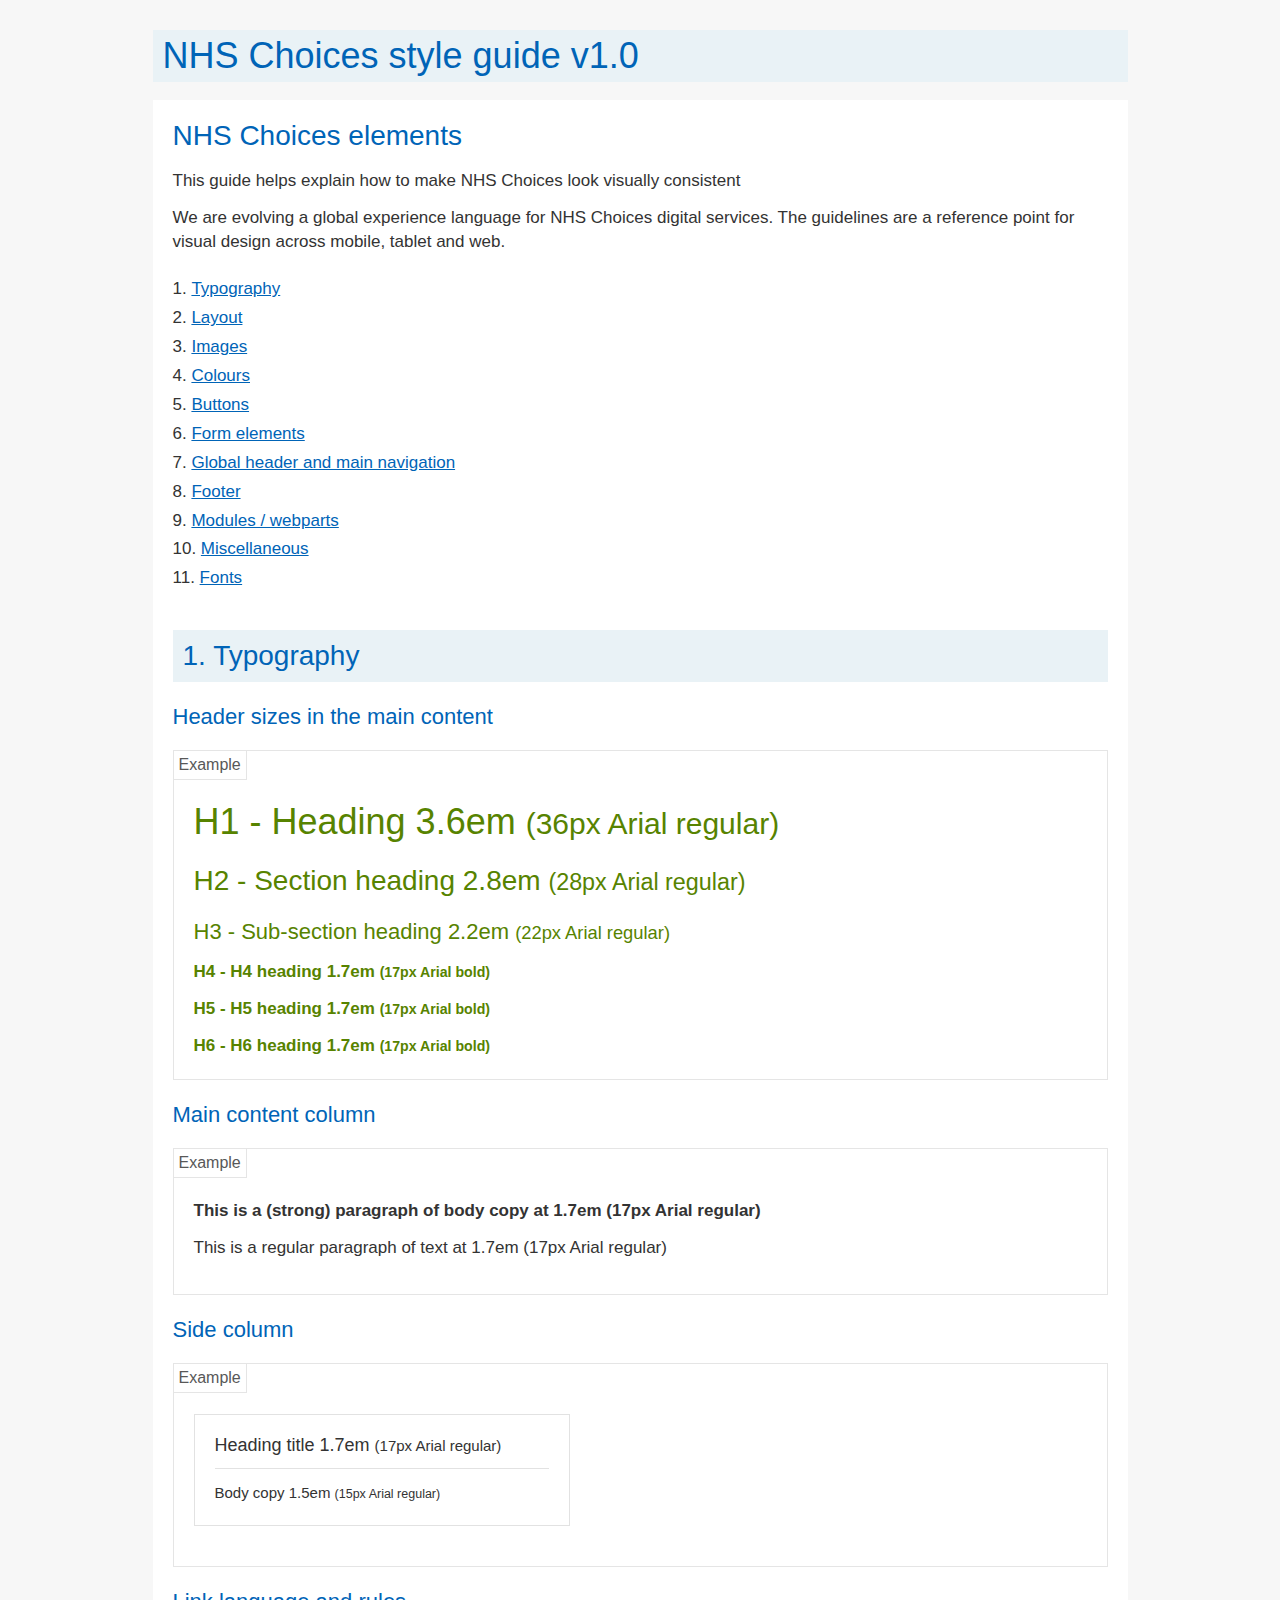
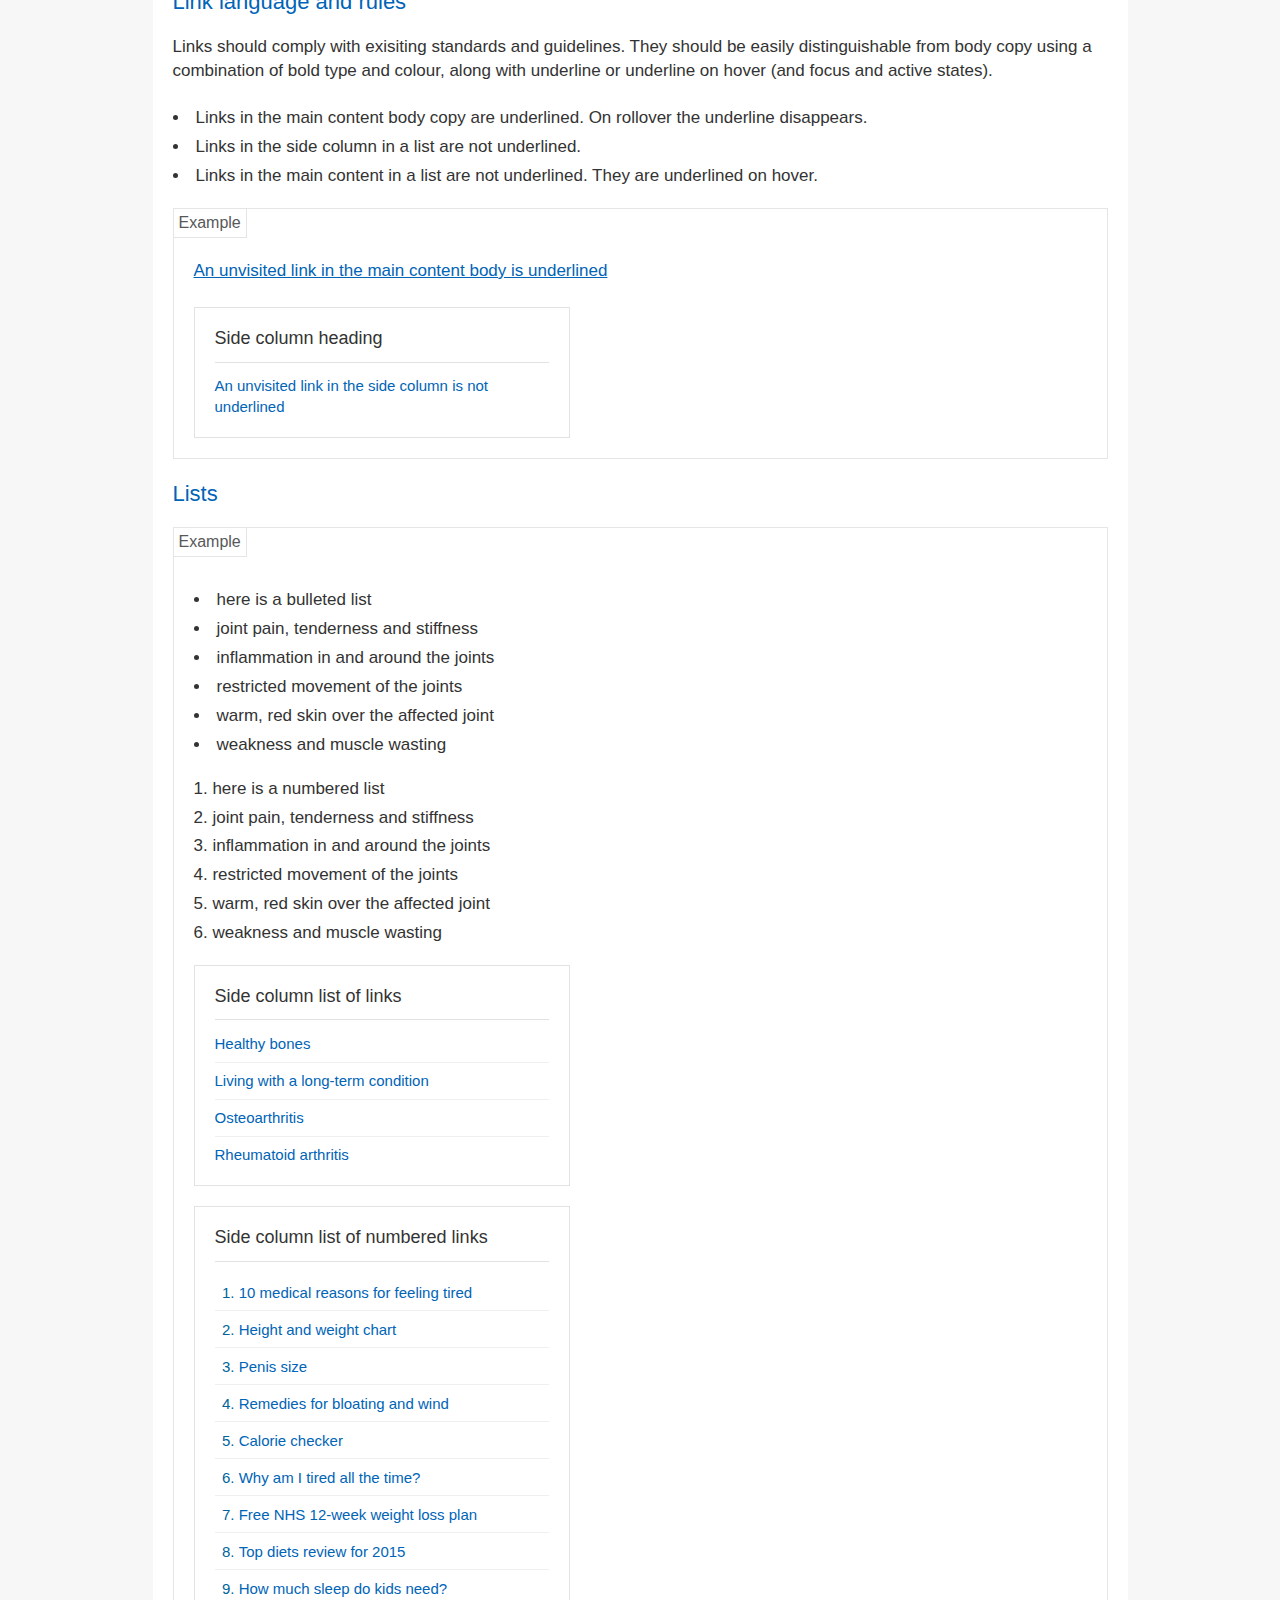
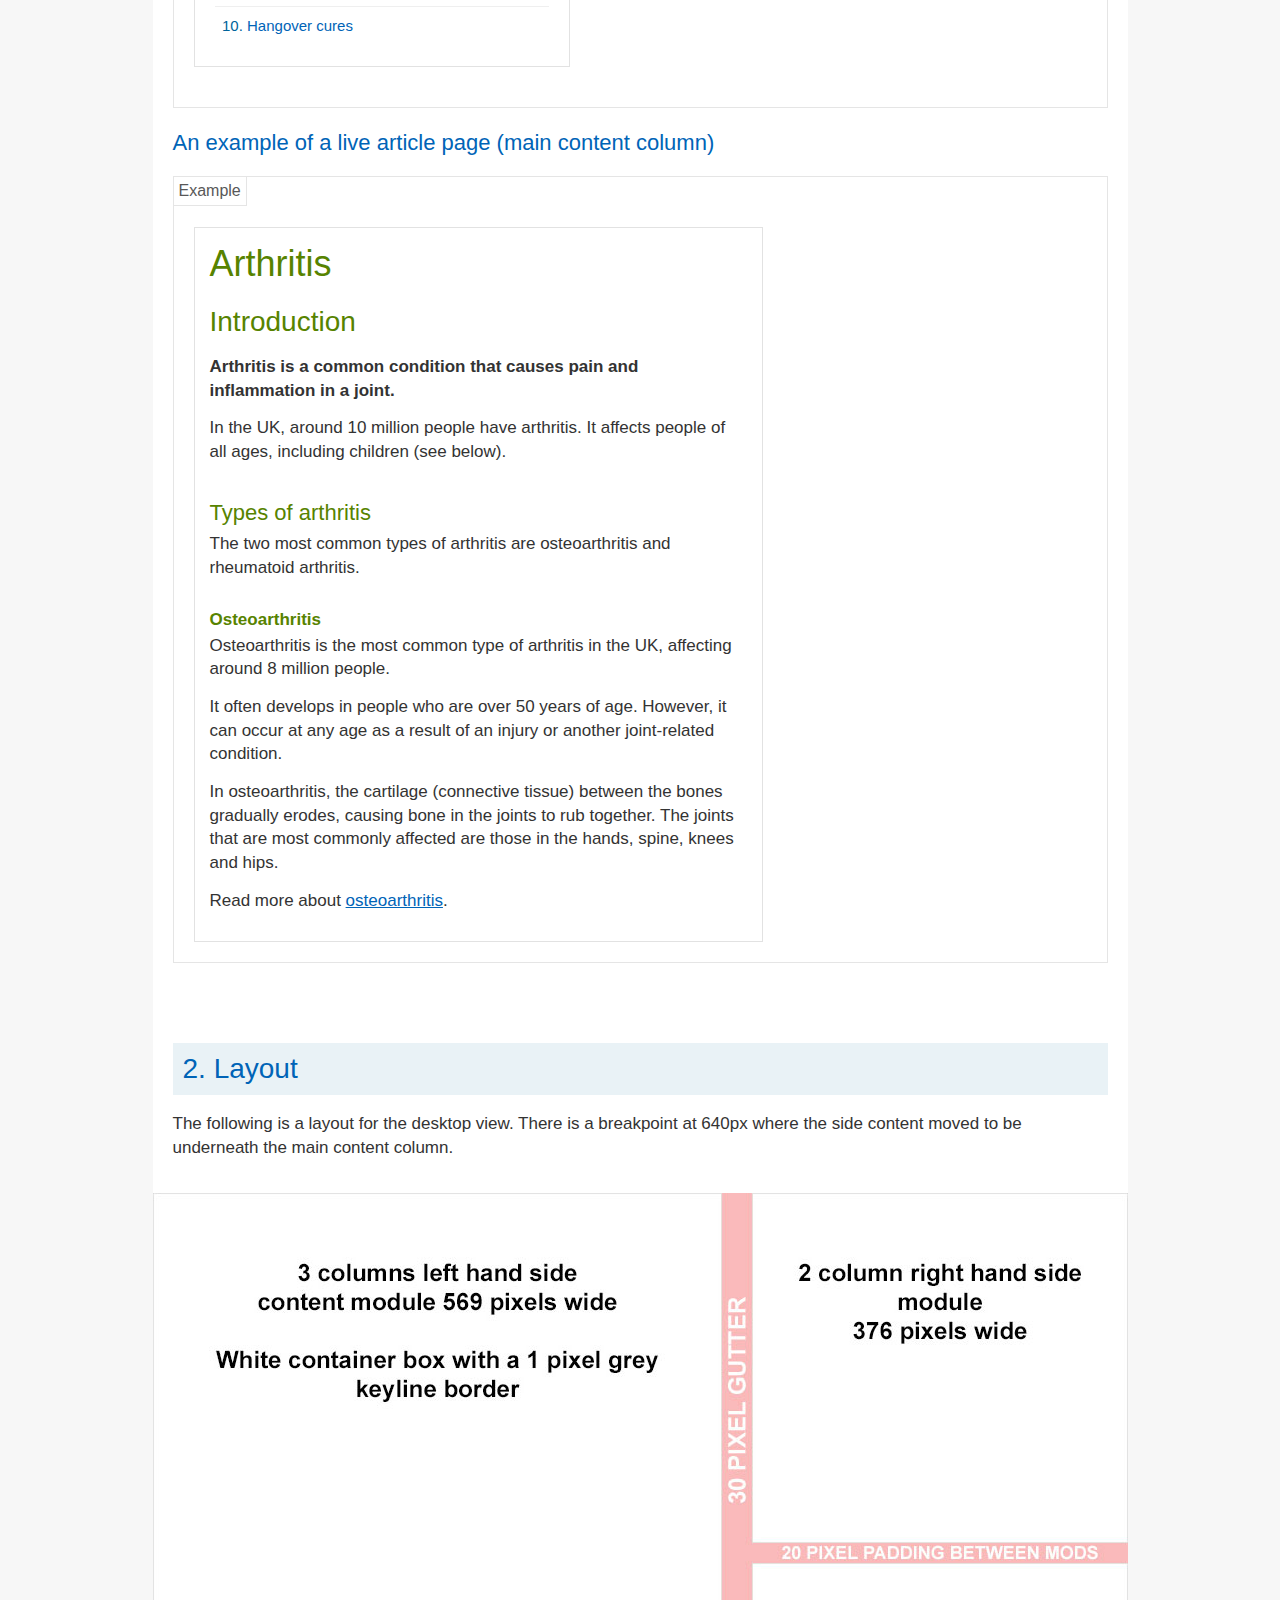
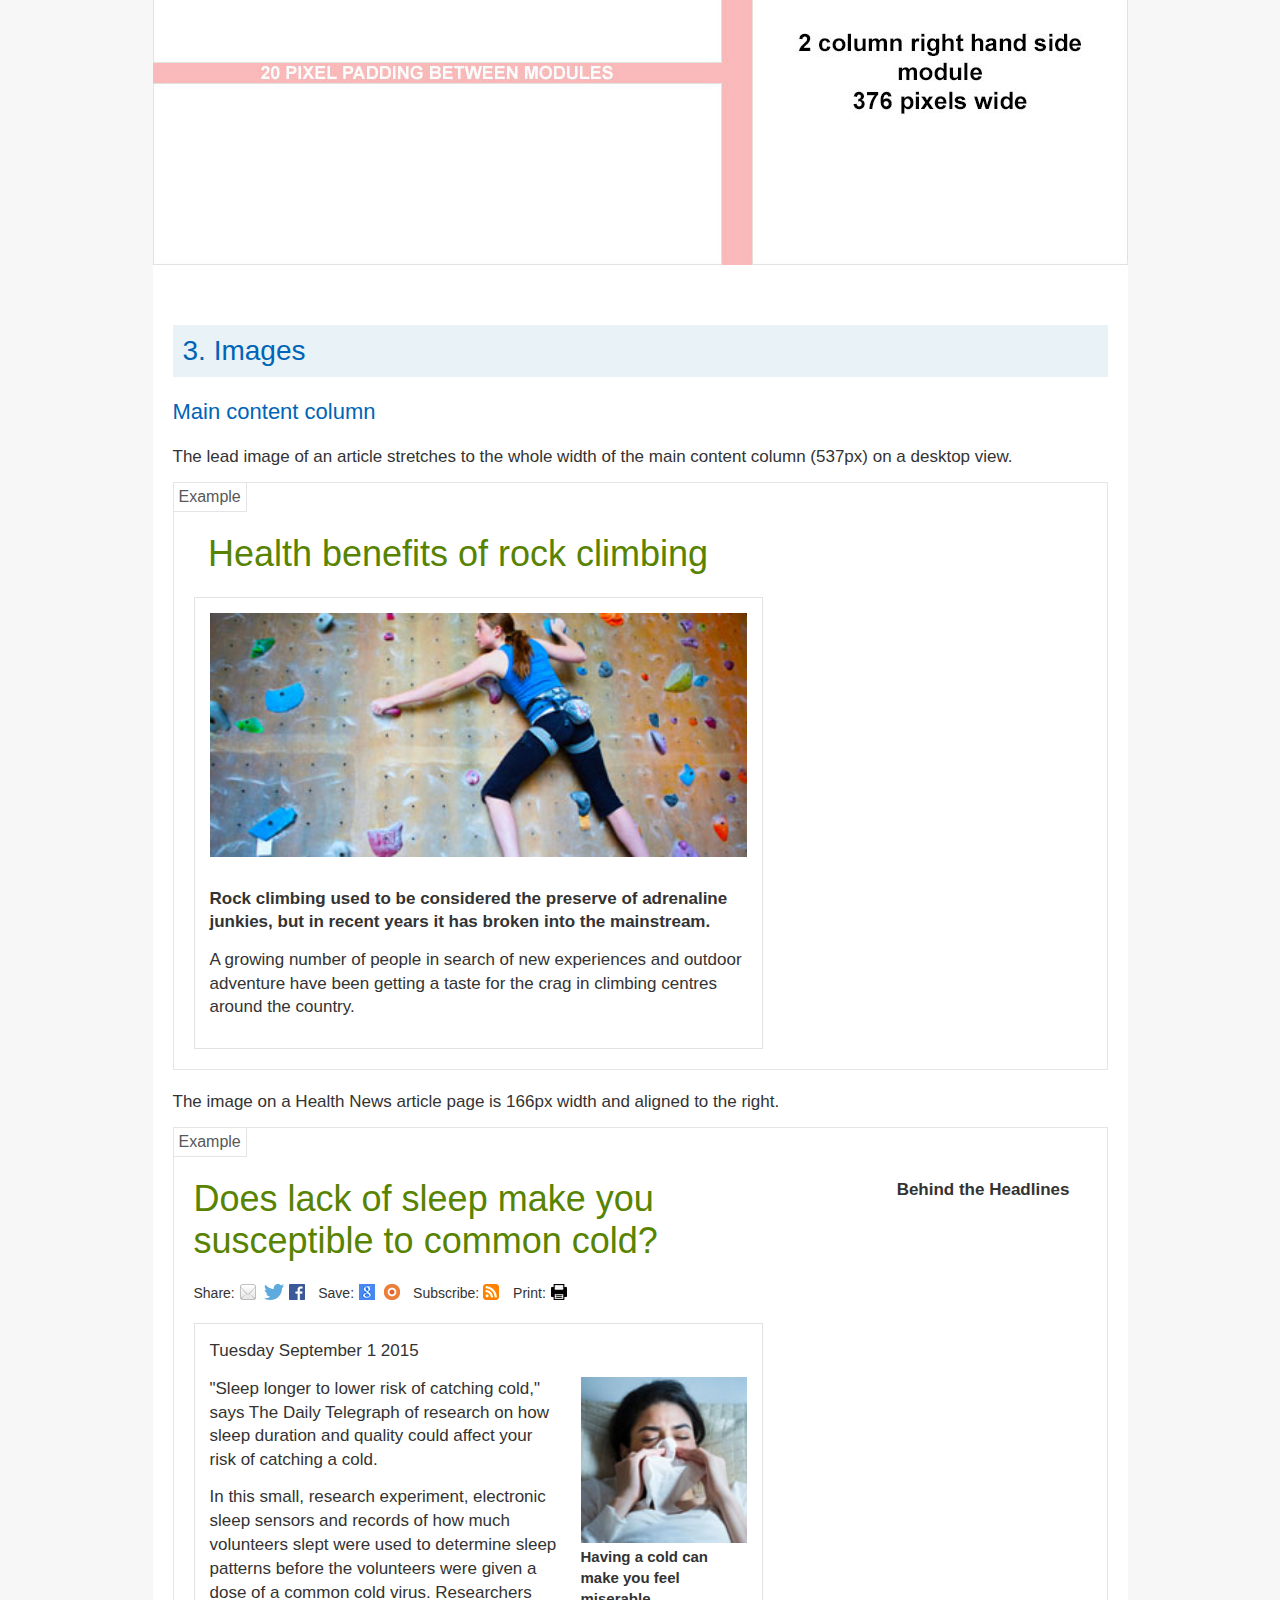
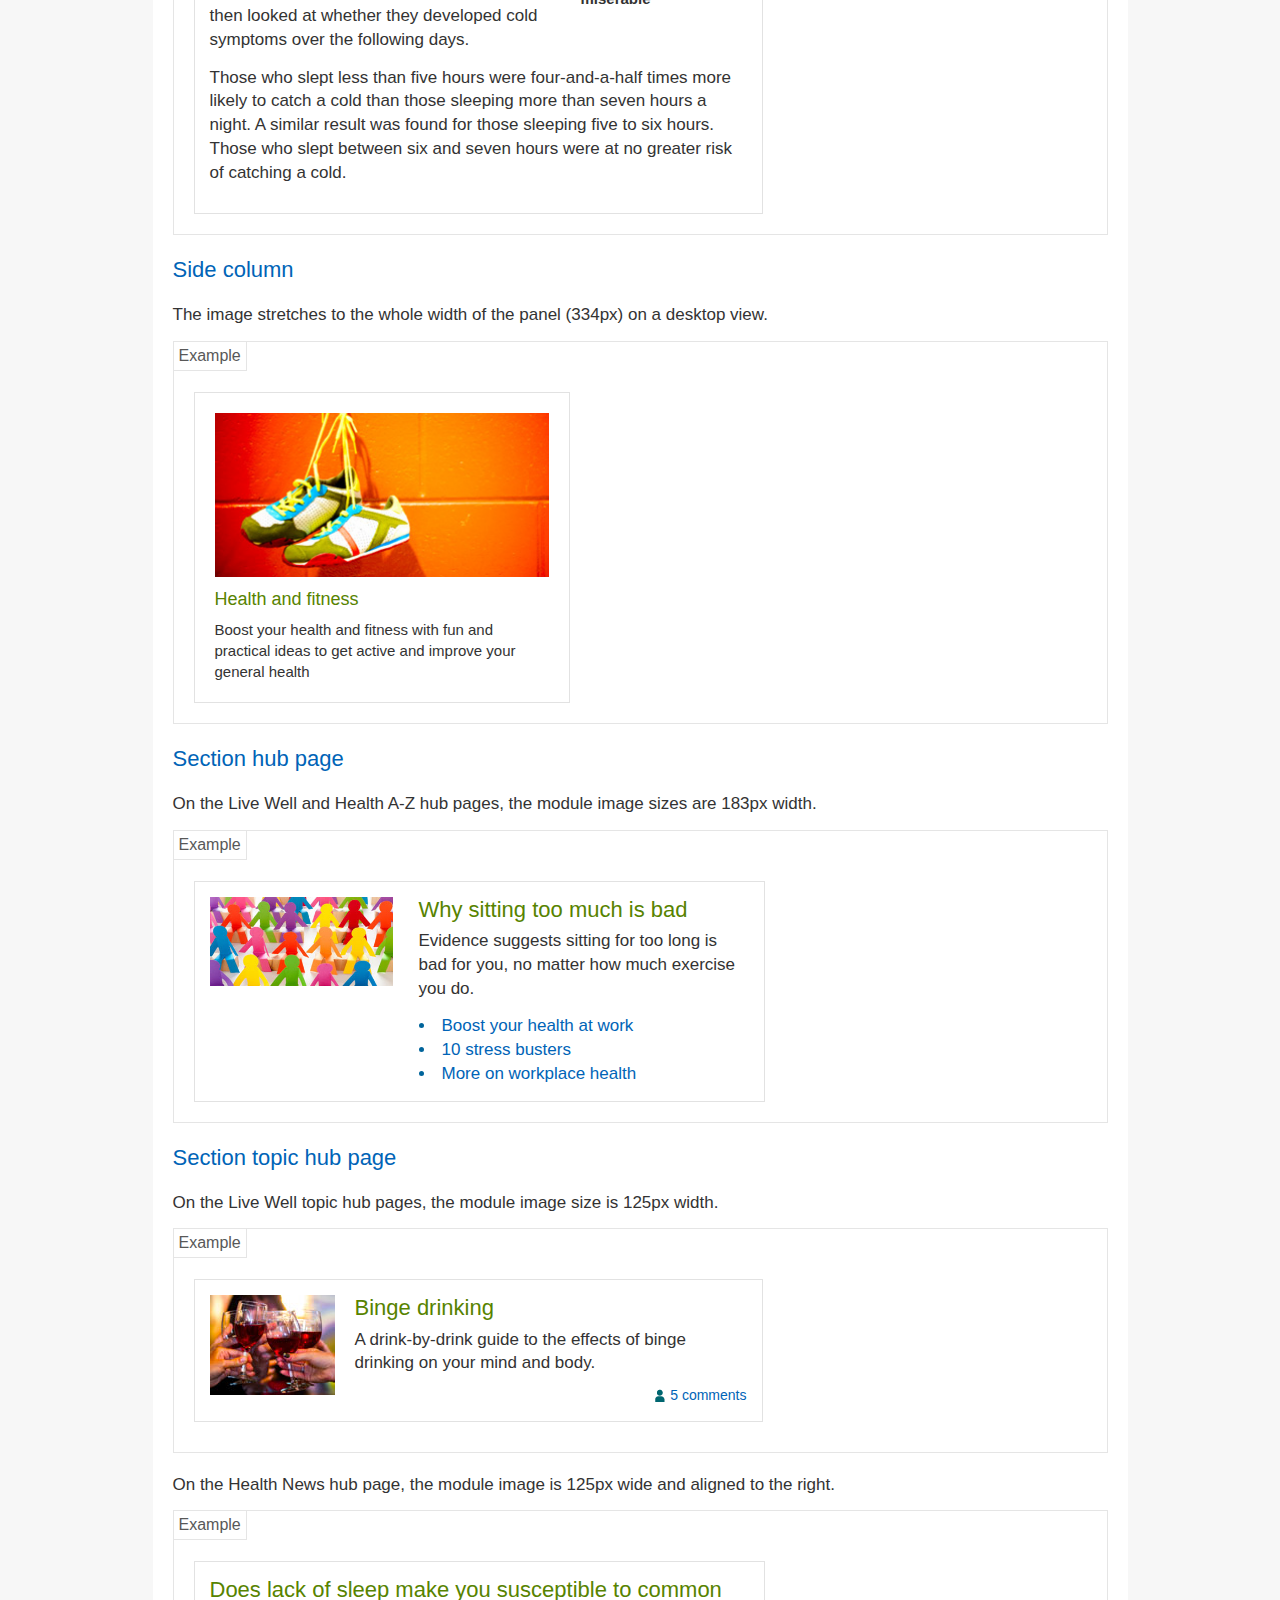
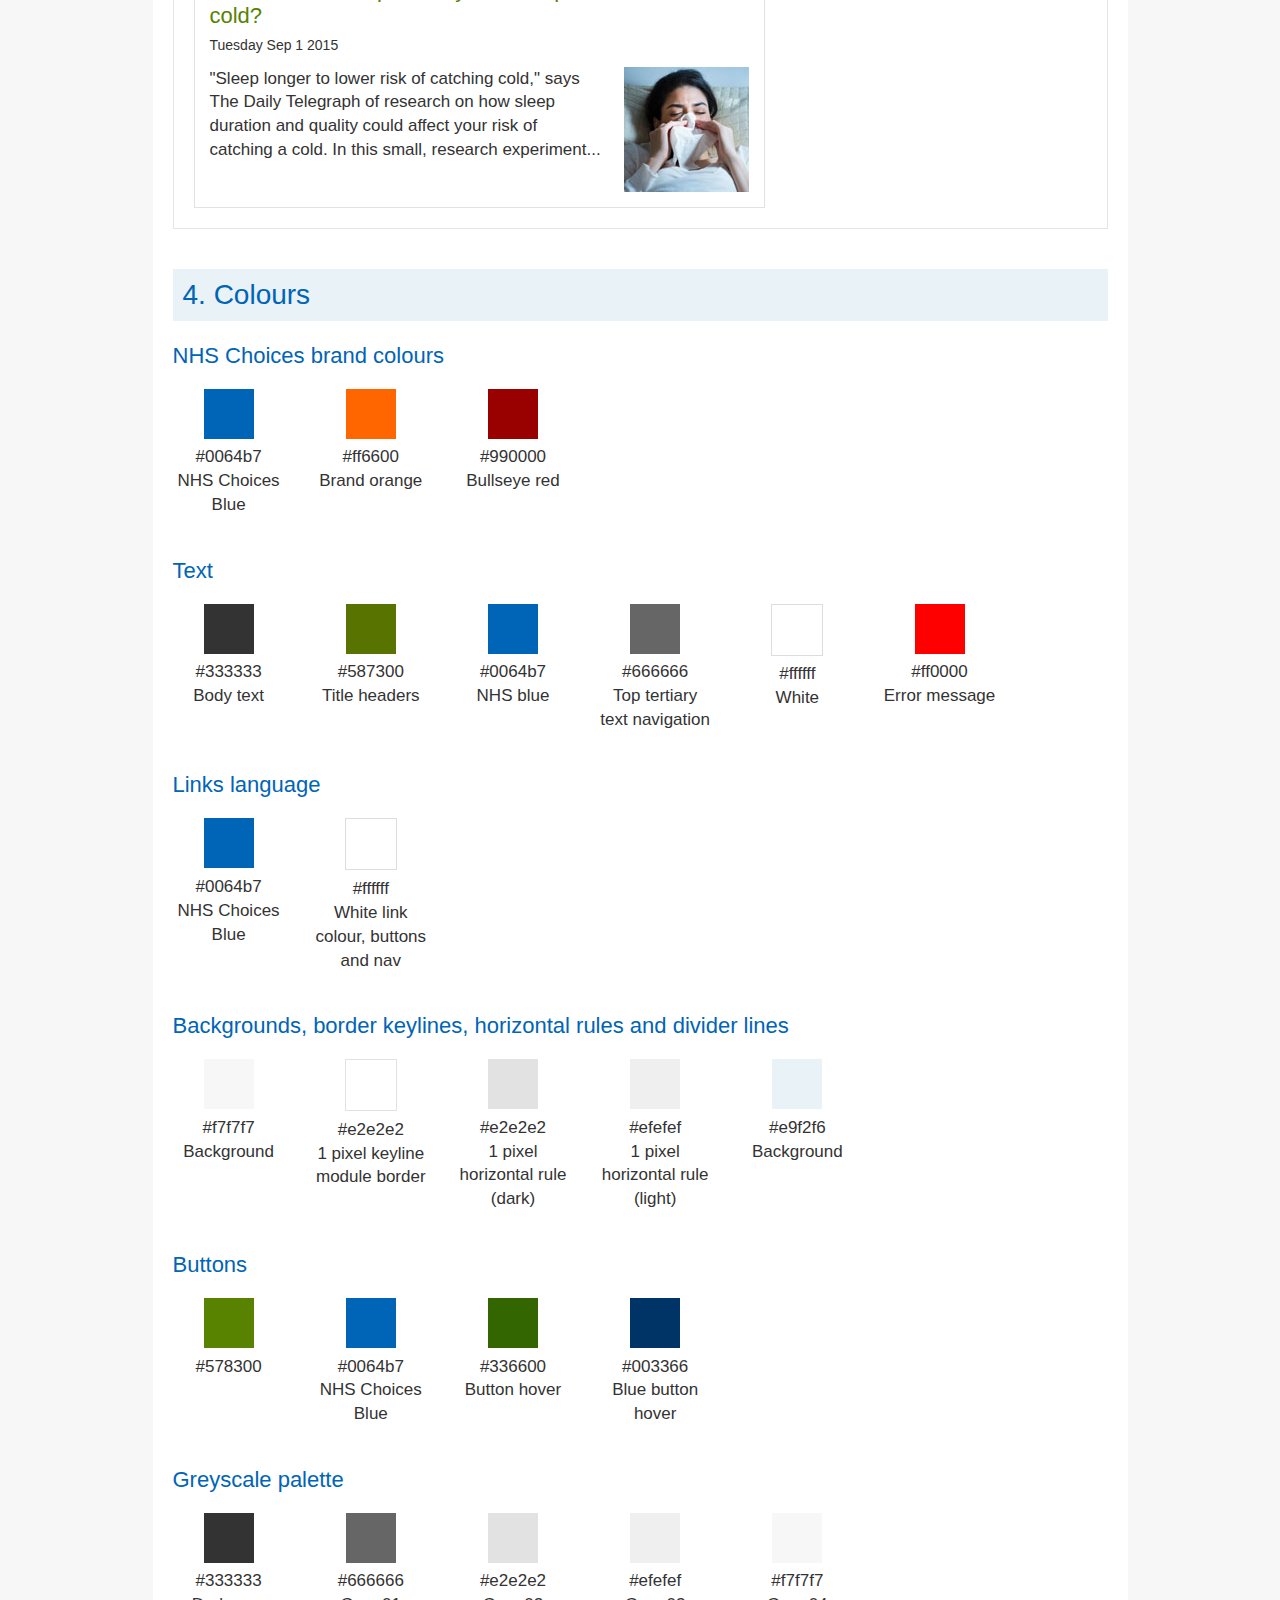
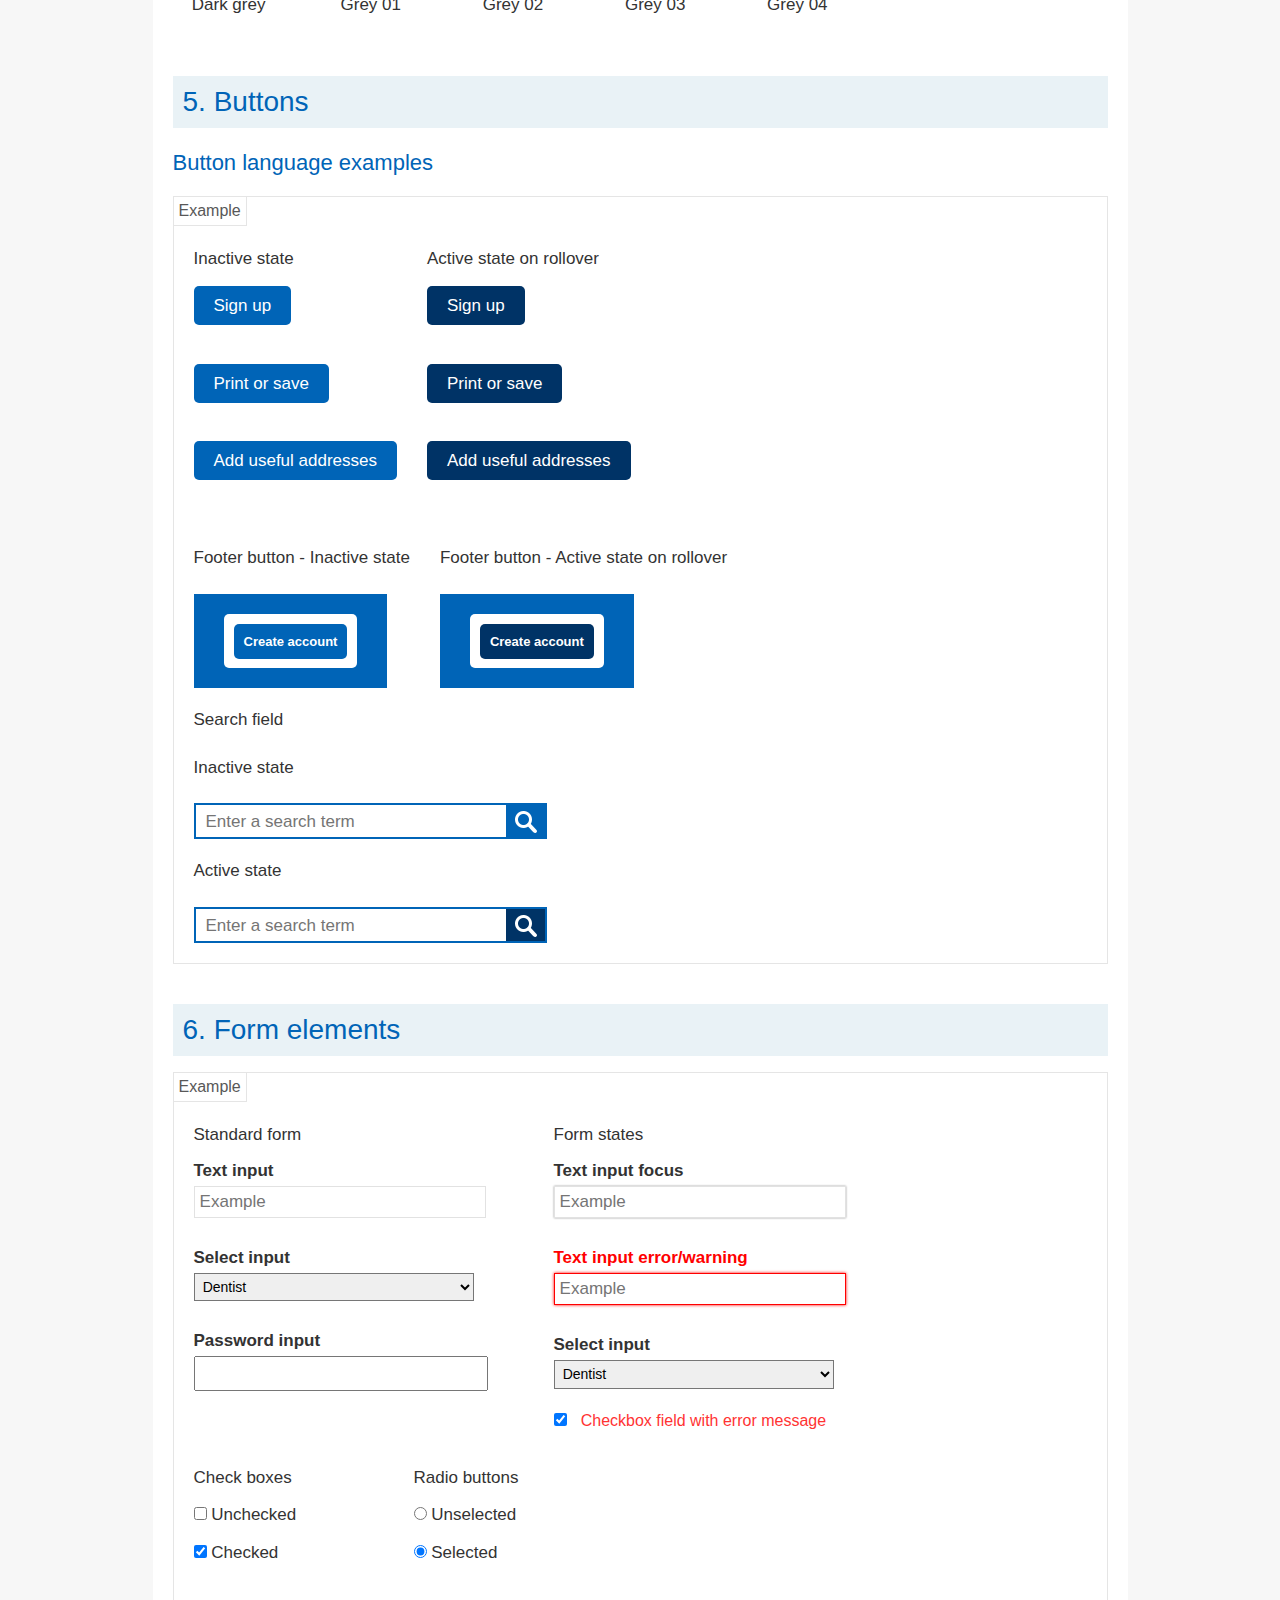
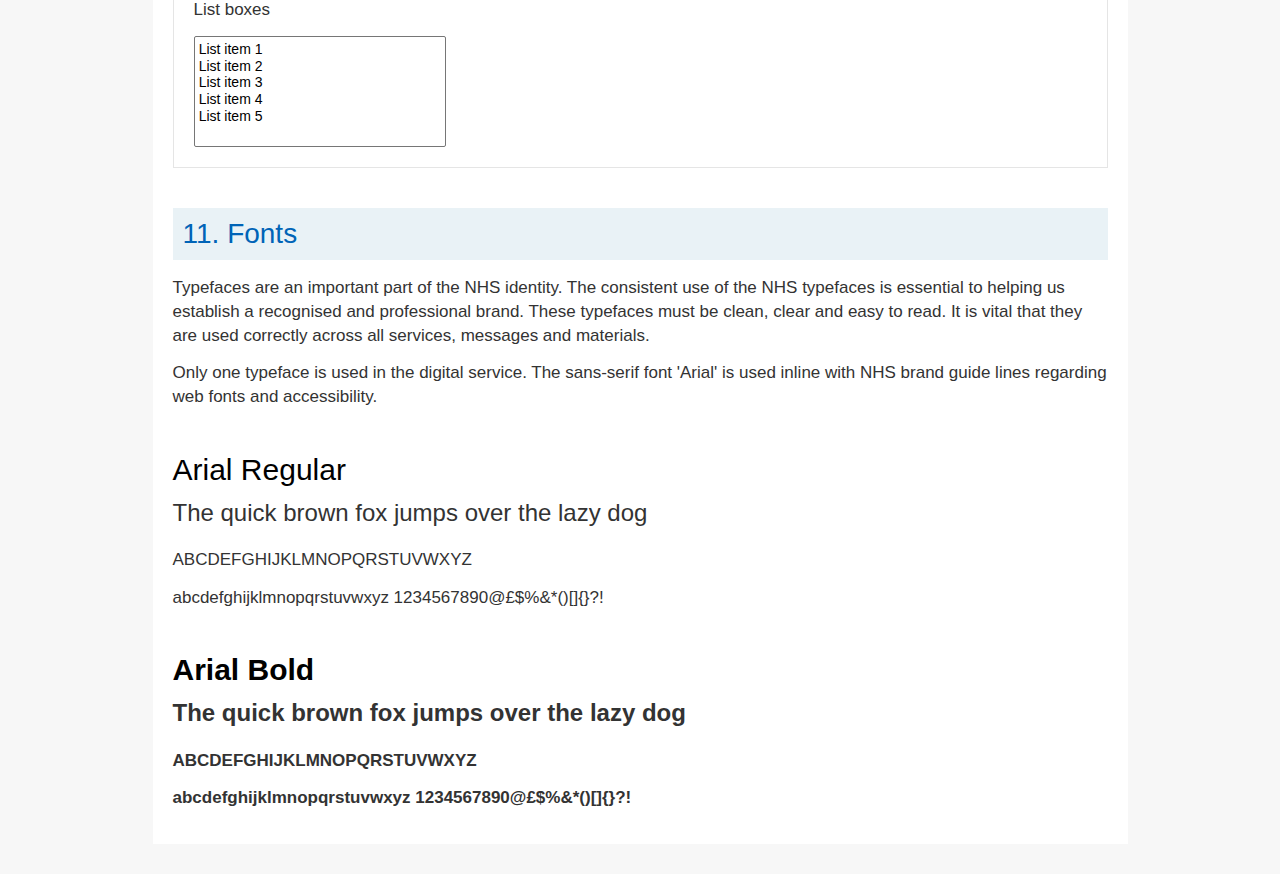
==== commit 5176186d: ":sparkles: Added fonts section" ====
--- a/index.html
+++ b/index.html
@@ -43,6 +43,7 @@
 			<li><a href="#footer">Footer</a></li>
 			<li><a href="#modules">Modules / webparts</a></li>
 			<li><a href="#misc">Miscellaneous</a></li>
+			<li><a href="#fonts">Fonts</a></li>
 		</ol>
 
 		<h2 id="typography" class="header--styleguide header--section">1. Typography</h2>
@@ -555,6 +556,20 @@
 
 		</div>
 
+		<h2 id="fonts" class="header--styleguide header--section">11. Fonts</h2>
+		<p>Typefaces are an important part of the NHS identity. The consistent use of the NHS typefaces is essential to helping us establish a recognised and professional brand. These typefaces must be clean, clear and easy to read. It is vital that they are used correctly across all services, messages and materials.</p>
+		<p>Only one typeface is used in the digital service. The sans-serif font 'Arial' is used inline with NHS brand guide lines regarding web fonts and accessibility.</p>
+
+		<h3 class="fontsheader">Arial Regular</h3>
+		<p class="fontsize24">The quick brown fox jumps over the lazy dog</p>
+		<p>ABCDEFGHIJKLMNOPQRSTUVWXYZ</P>
+		<P>abcdefghijklmnopqrstuvwxyz 1234567890@£$%&*()[]{}?!</p>
+
+		<h3 class="fontsheader"><strong>Arial Bold</strong></h3>
+		<p class="fontsize24"><strong>The quick brown fox jumps over the lazy dog</strong></p>
+		<p><strong>ABCDEFGHIJKLMNOPQRSTUVWXYZ</strong></P>
+		<P><strong>abcdefghijklmnopqrstuvwxyz 1234567890@£$%&*()[]{}?!</strong></p>
+
 	</div>
 </div>
 
--- a/css/styleguide.css
+++ b/css/styleguide.css
@@ -117,6 +117,10 @@
 .formelements .checkbox {width:auto;}
 .formelements span.error {background:none; border:0; display:inline; margin:auto; position:relative; padding:0;}
 .formelements .multipleselect {width:18em;}
+/* fonts */
+.fontsheader {color:#000; font-size:3em;}
+.fontsize24 {font-size:2.4em;}
+
 
 @media (max-width:640px) {
 	.wrap, .col-primary {width:auto !important;}
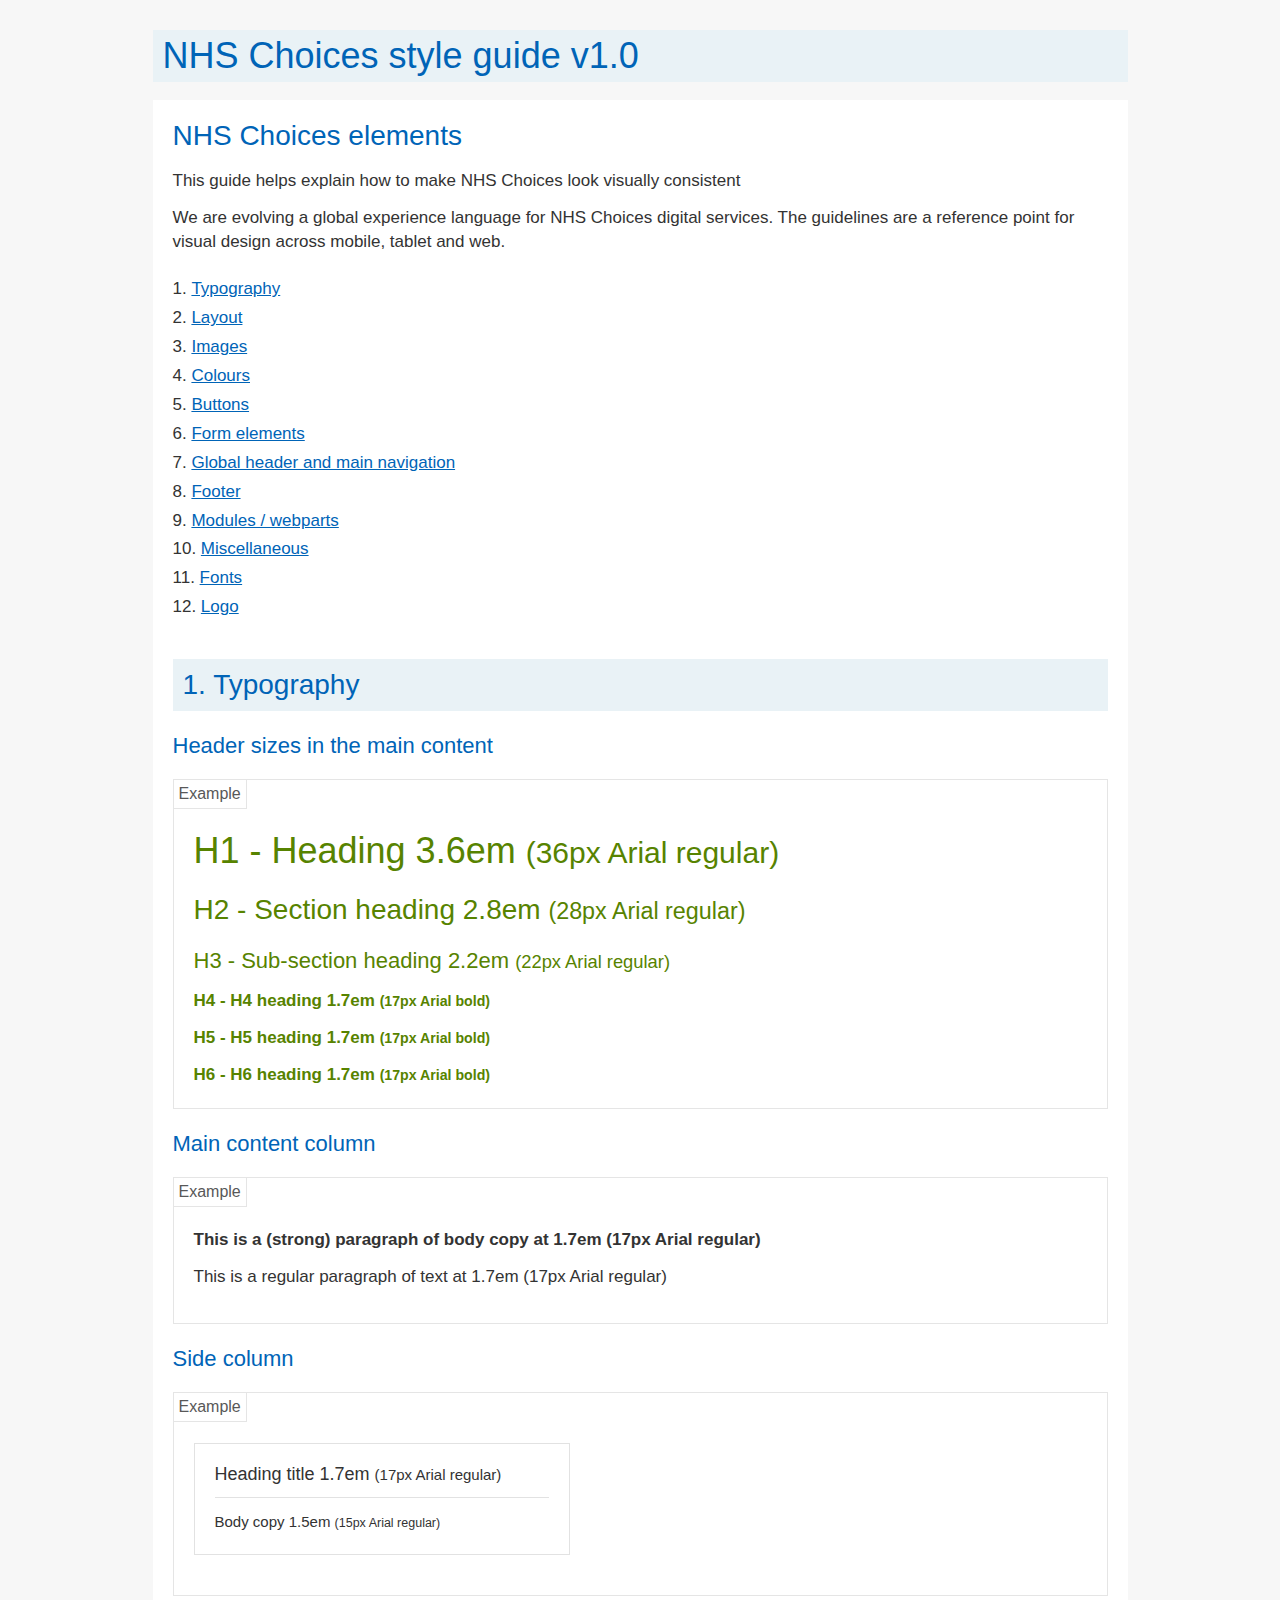
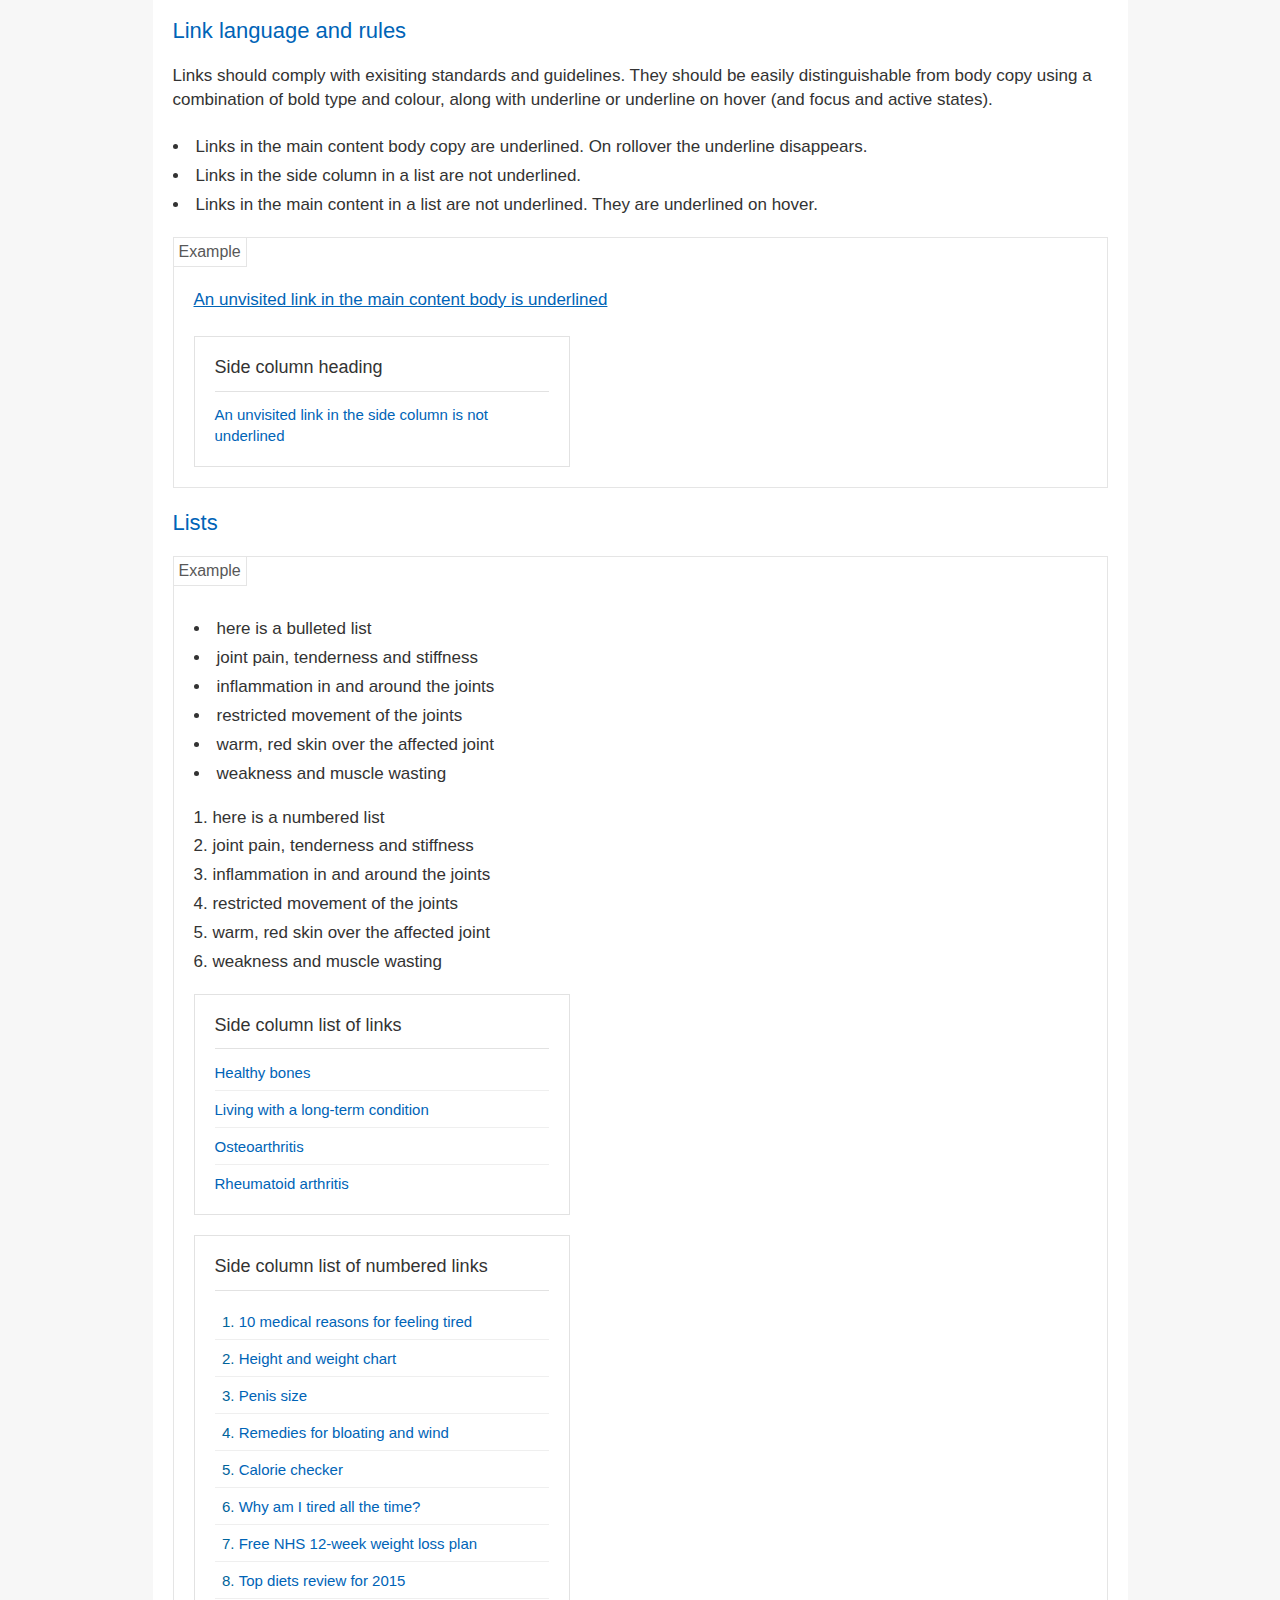
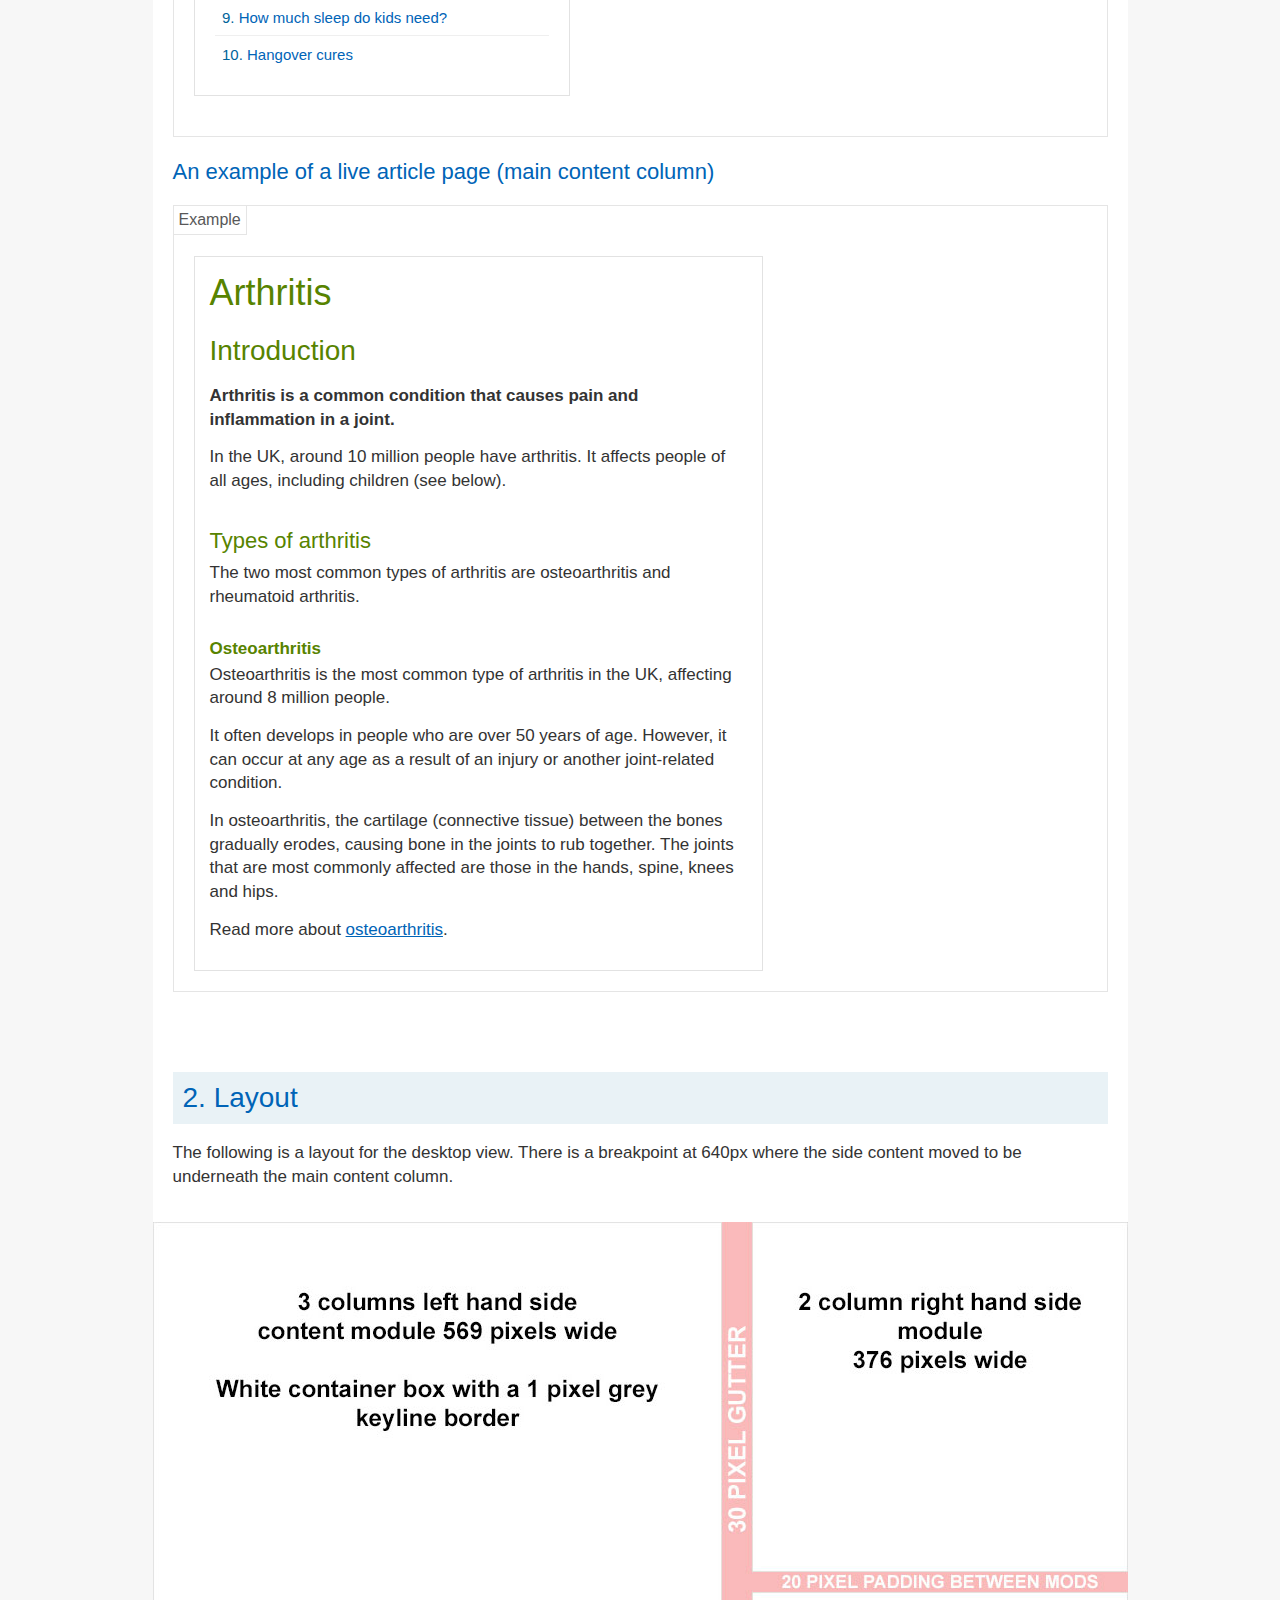
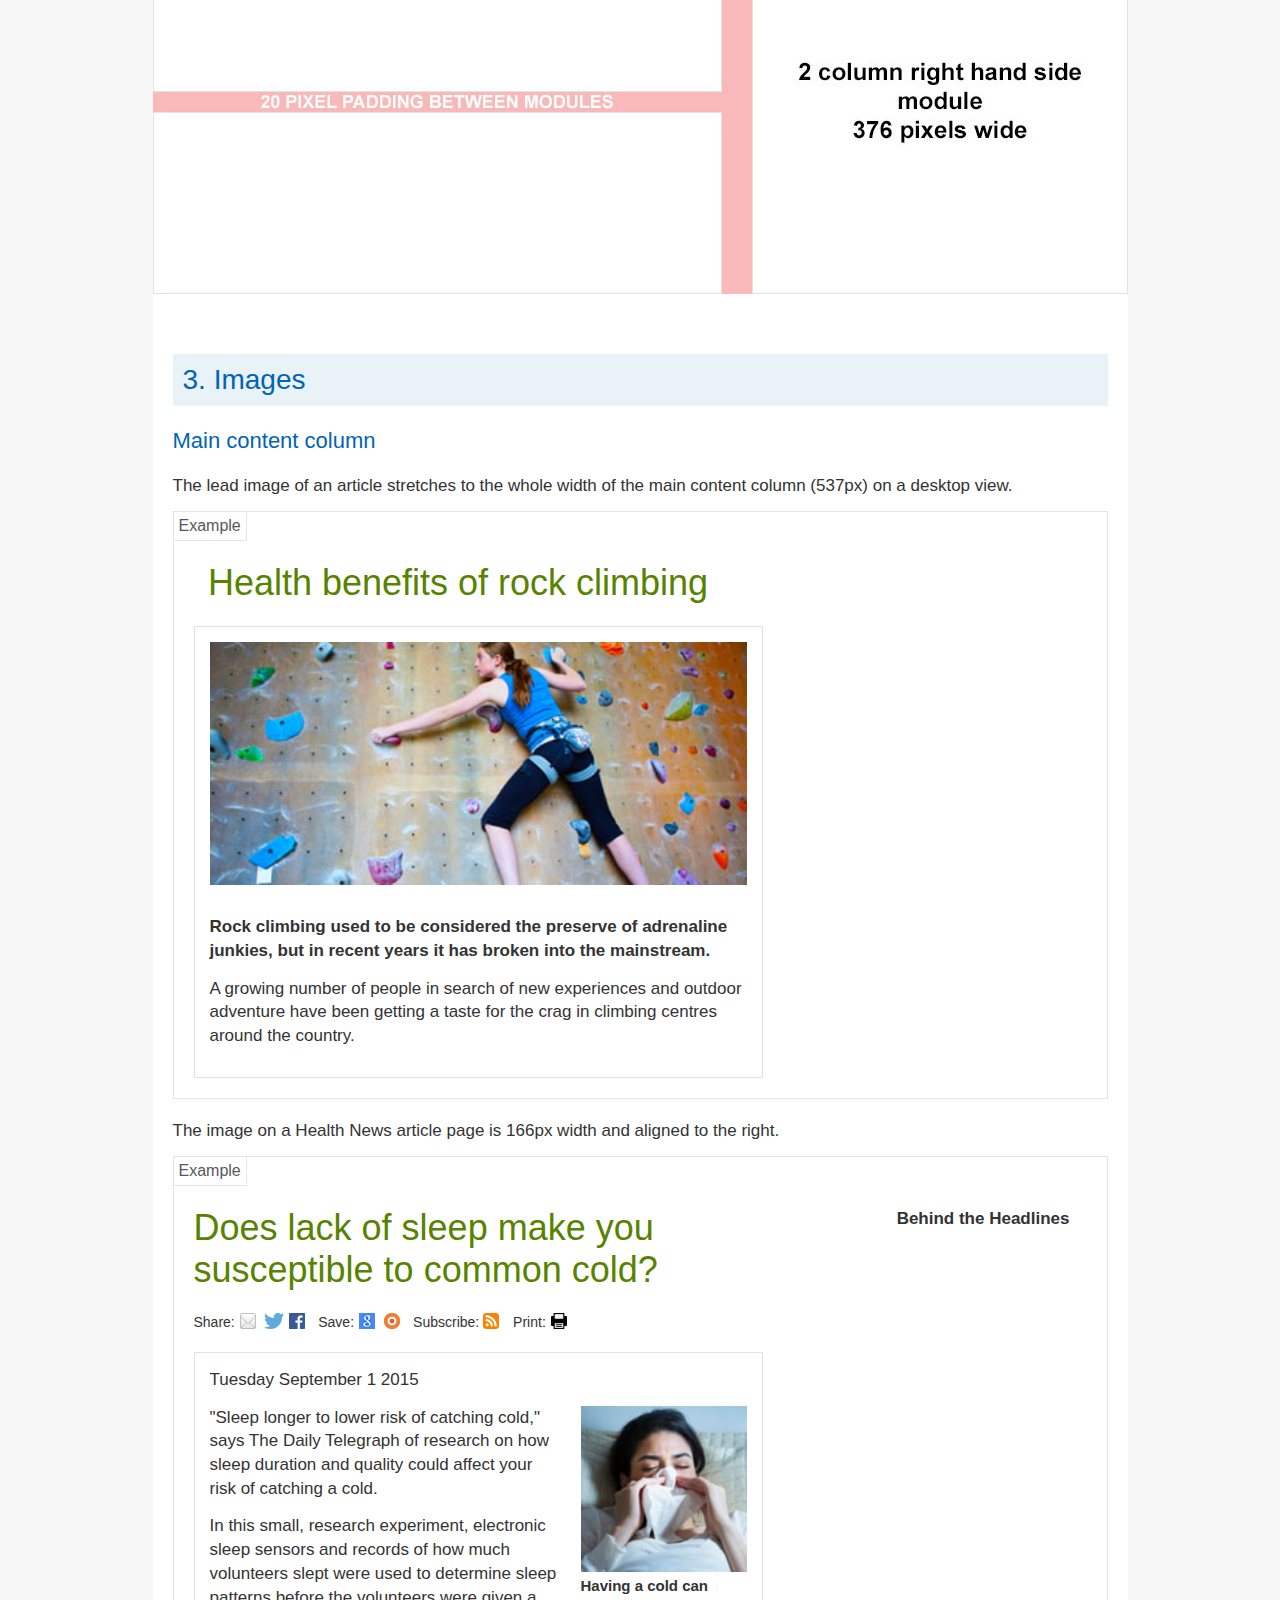
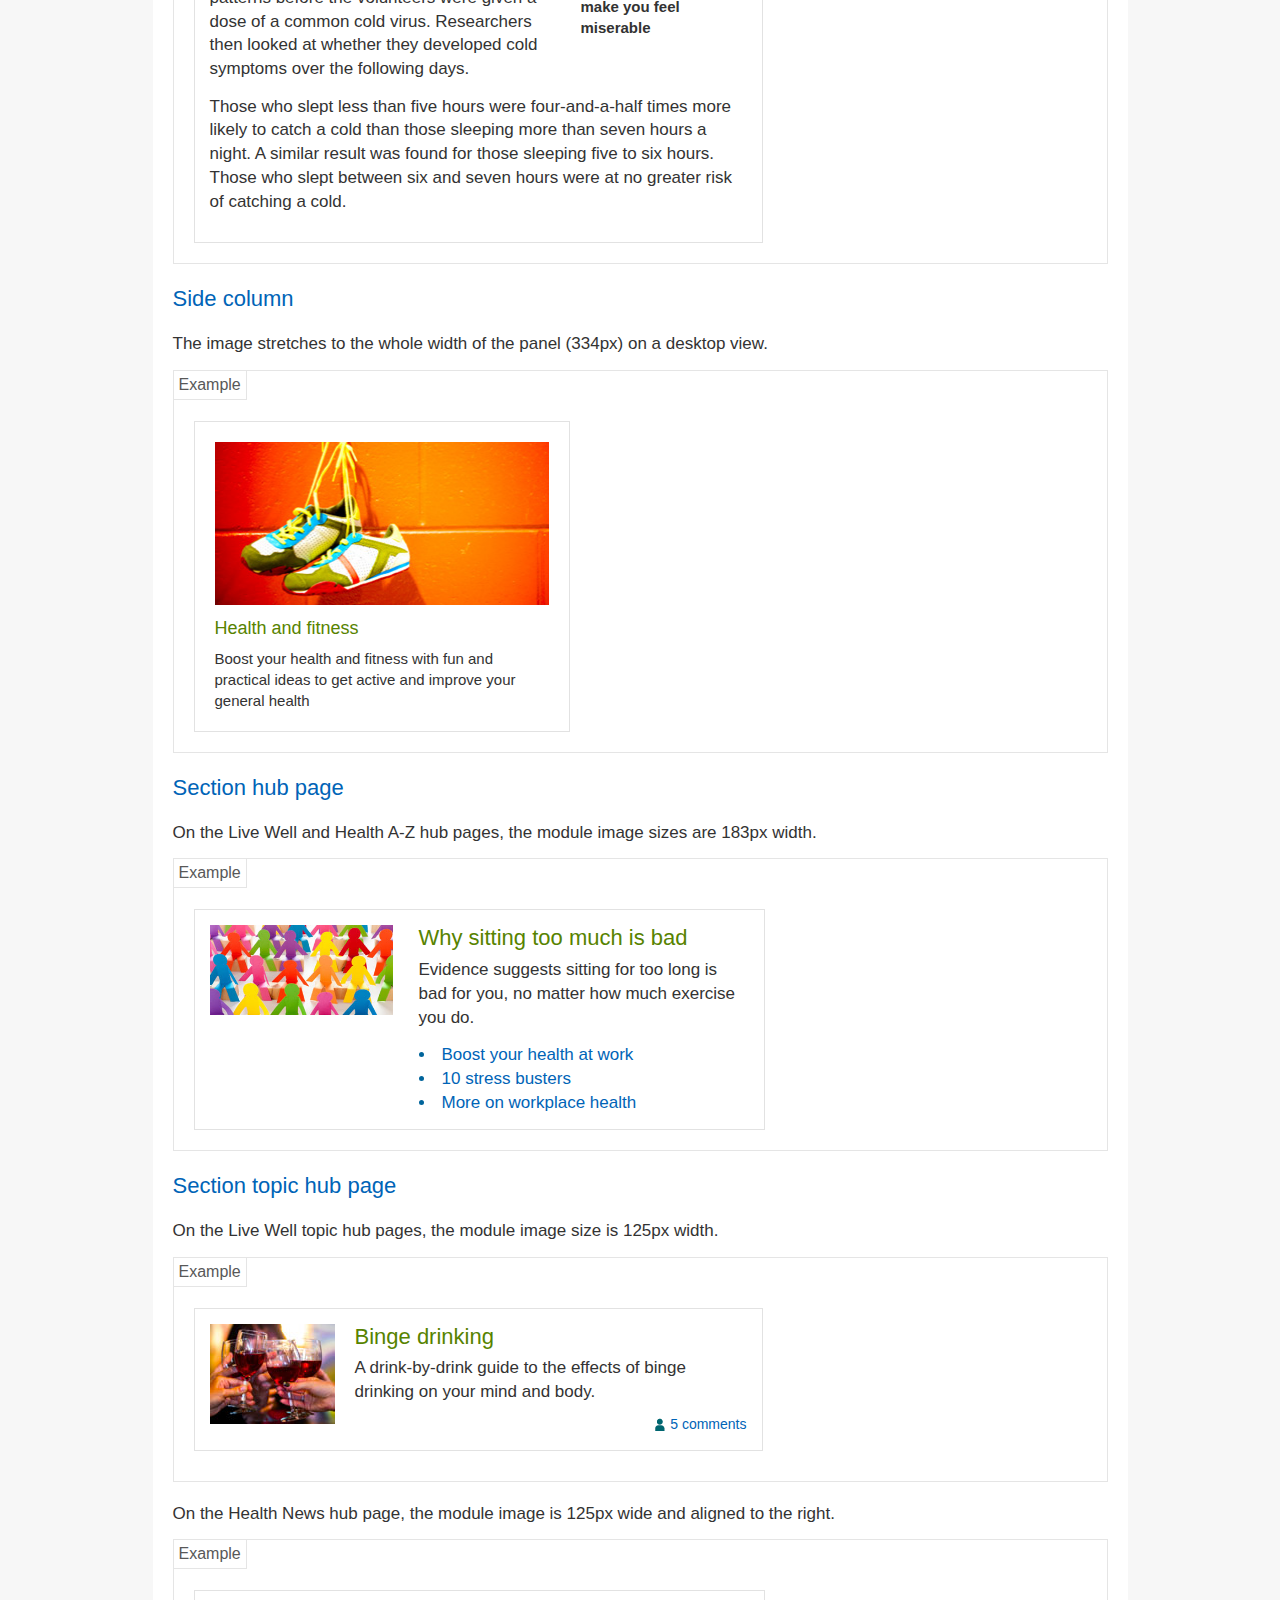
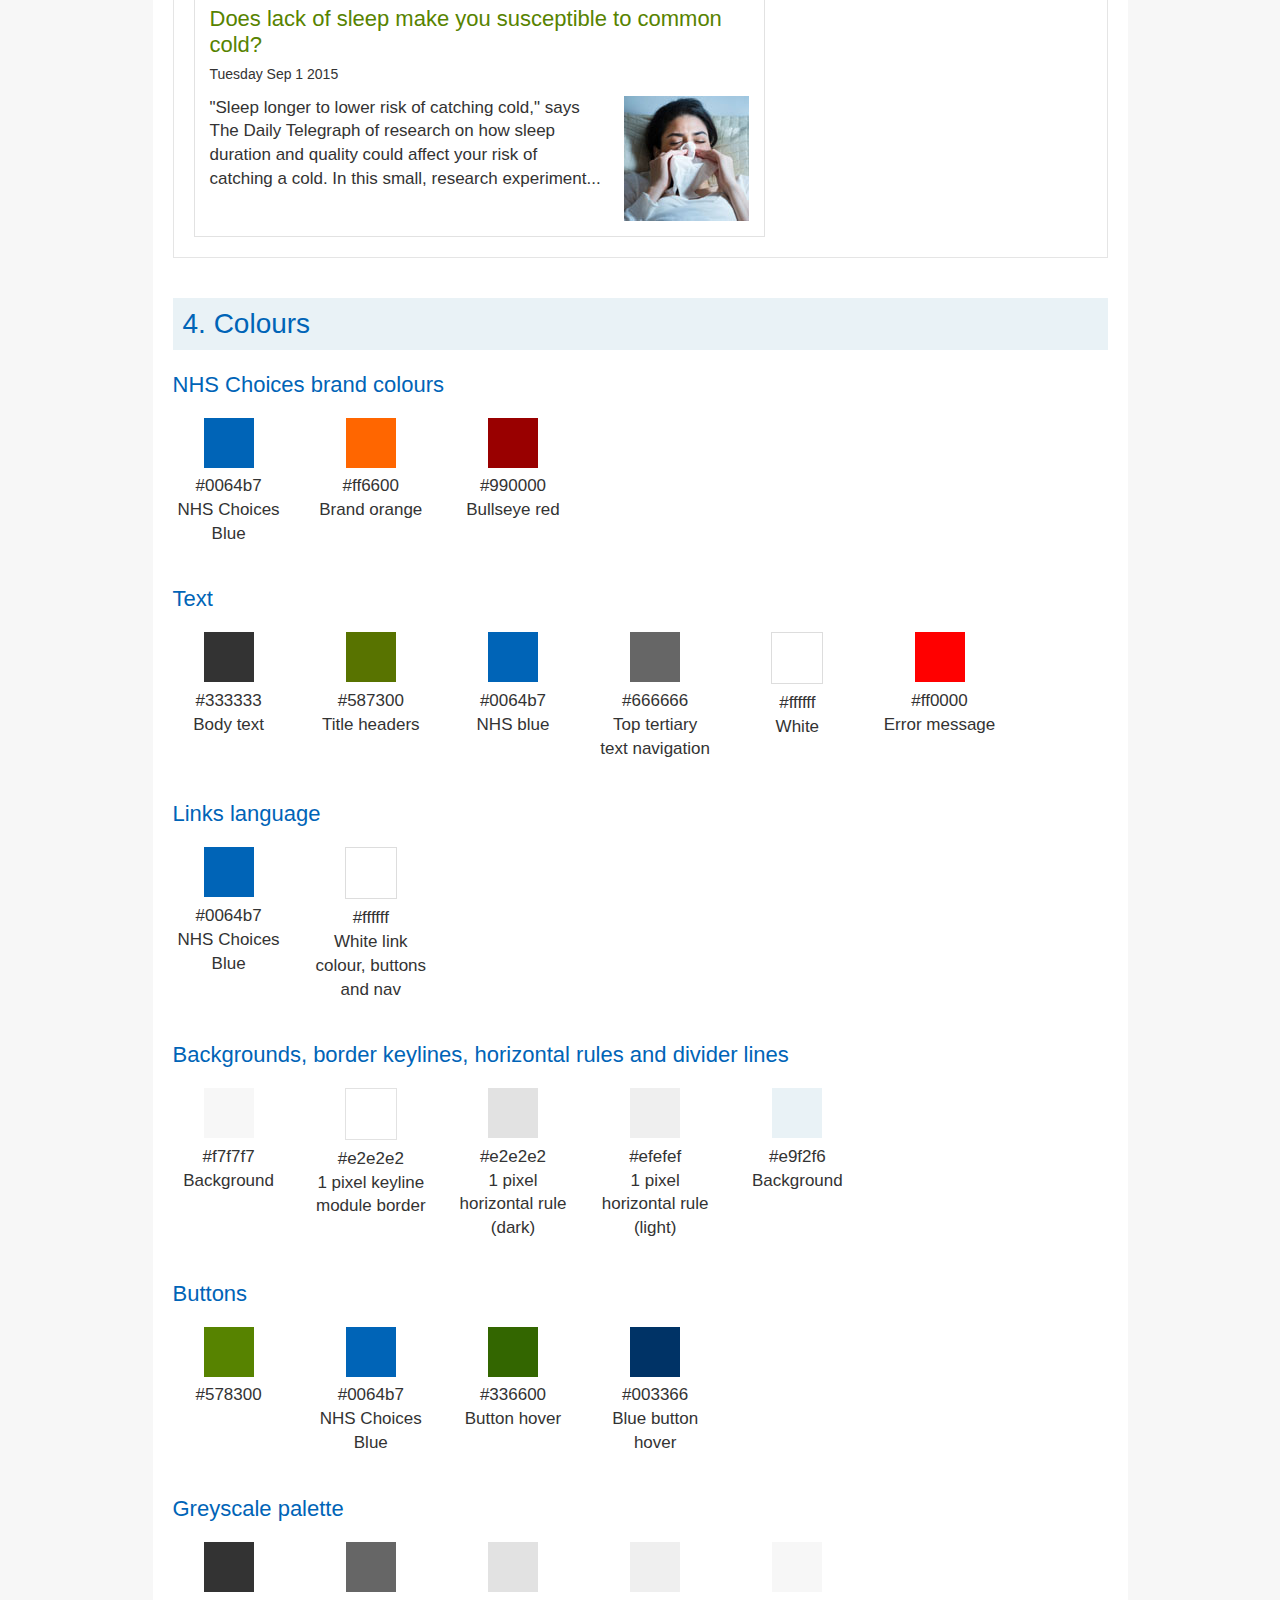
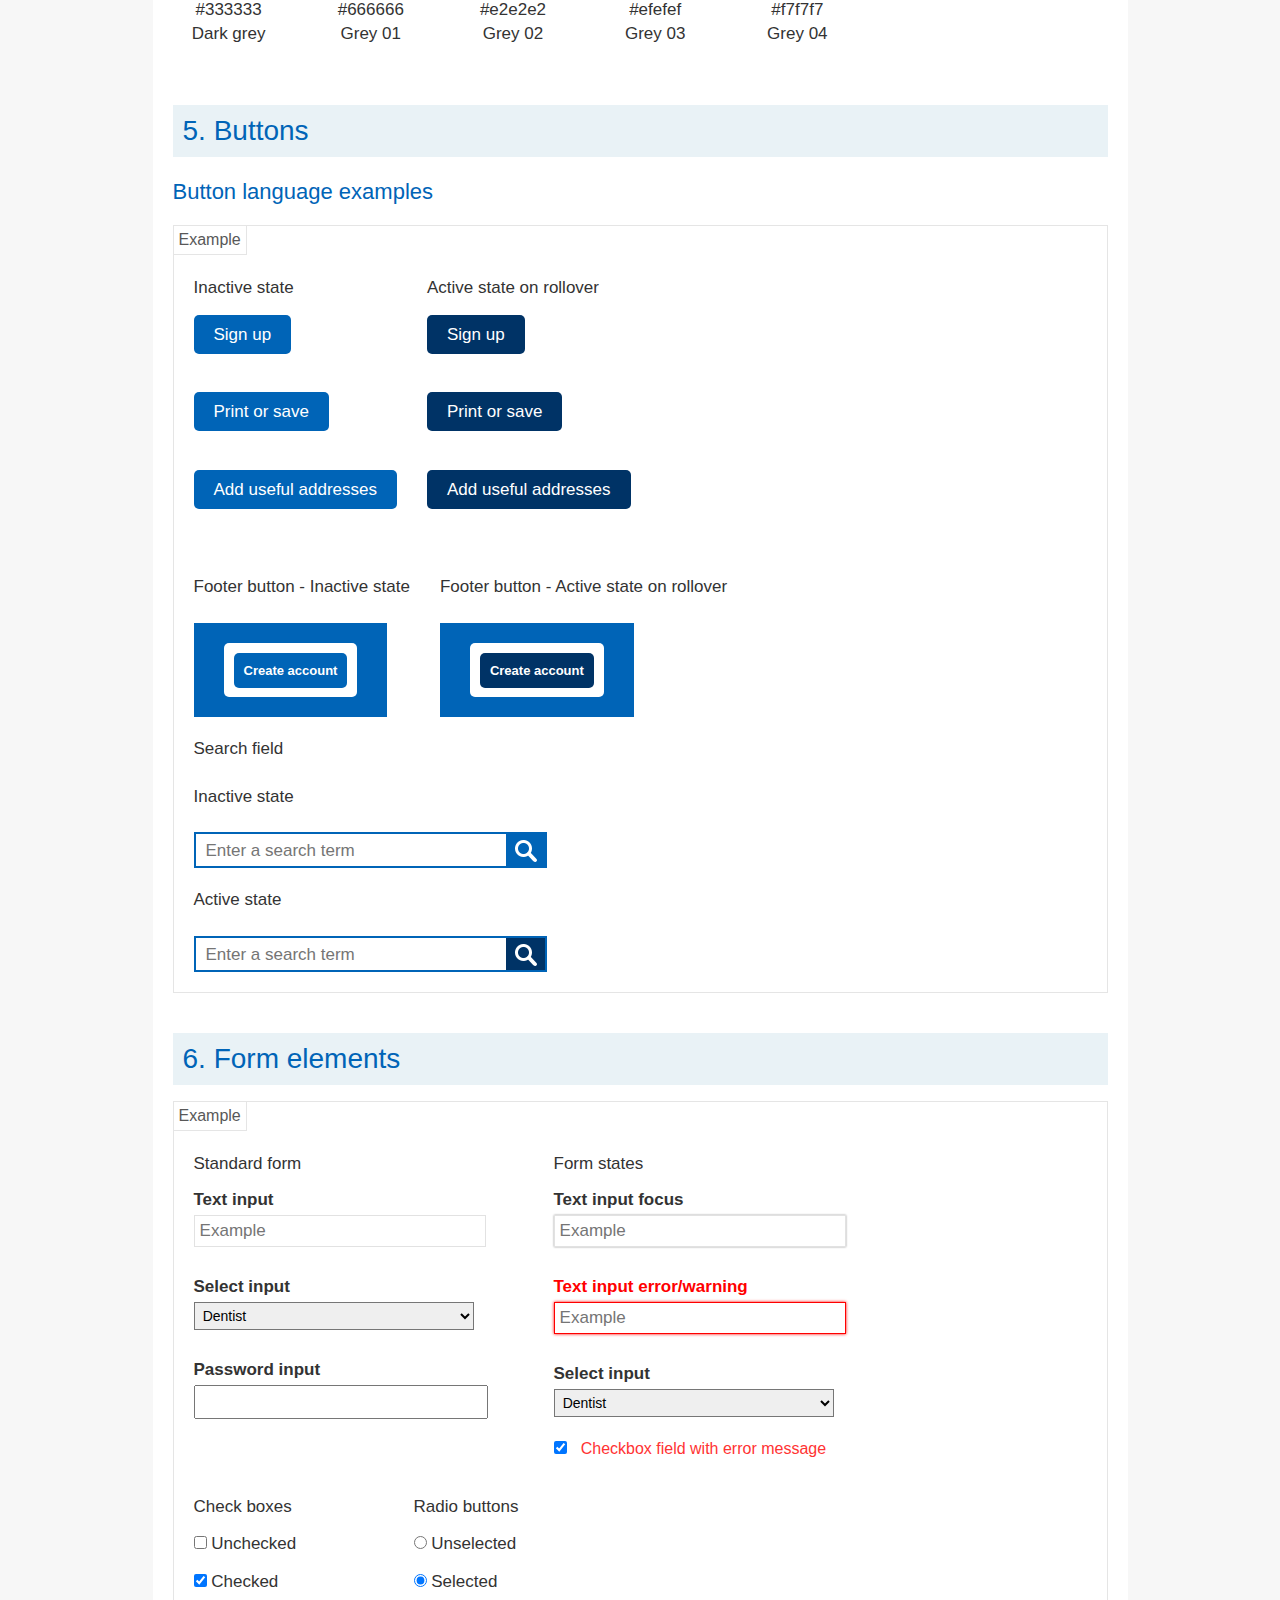
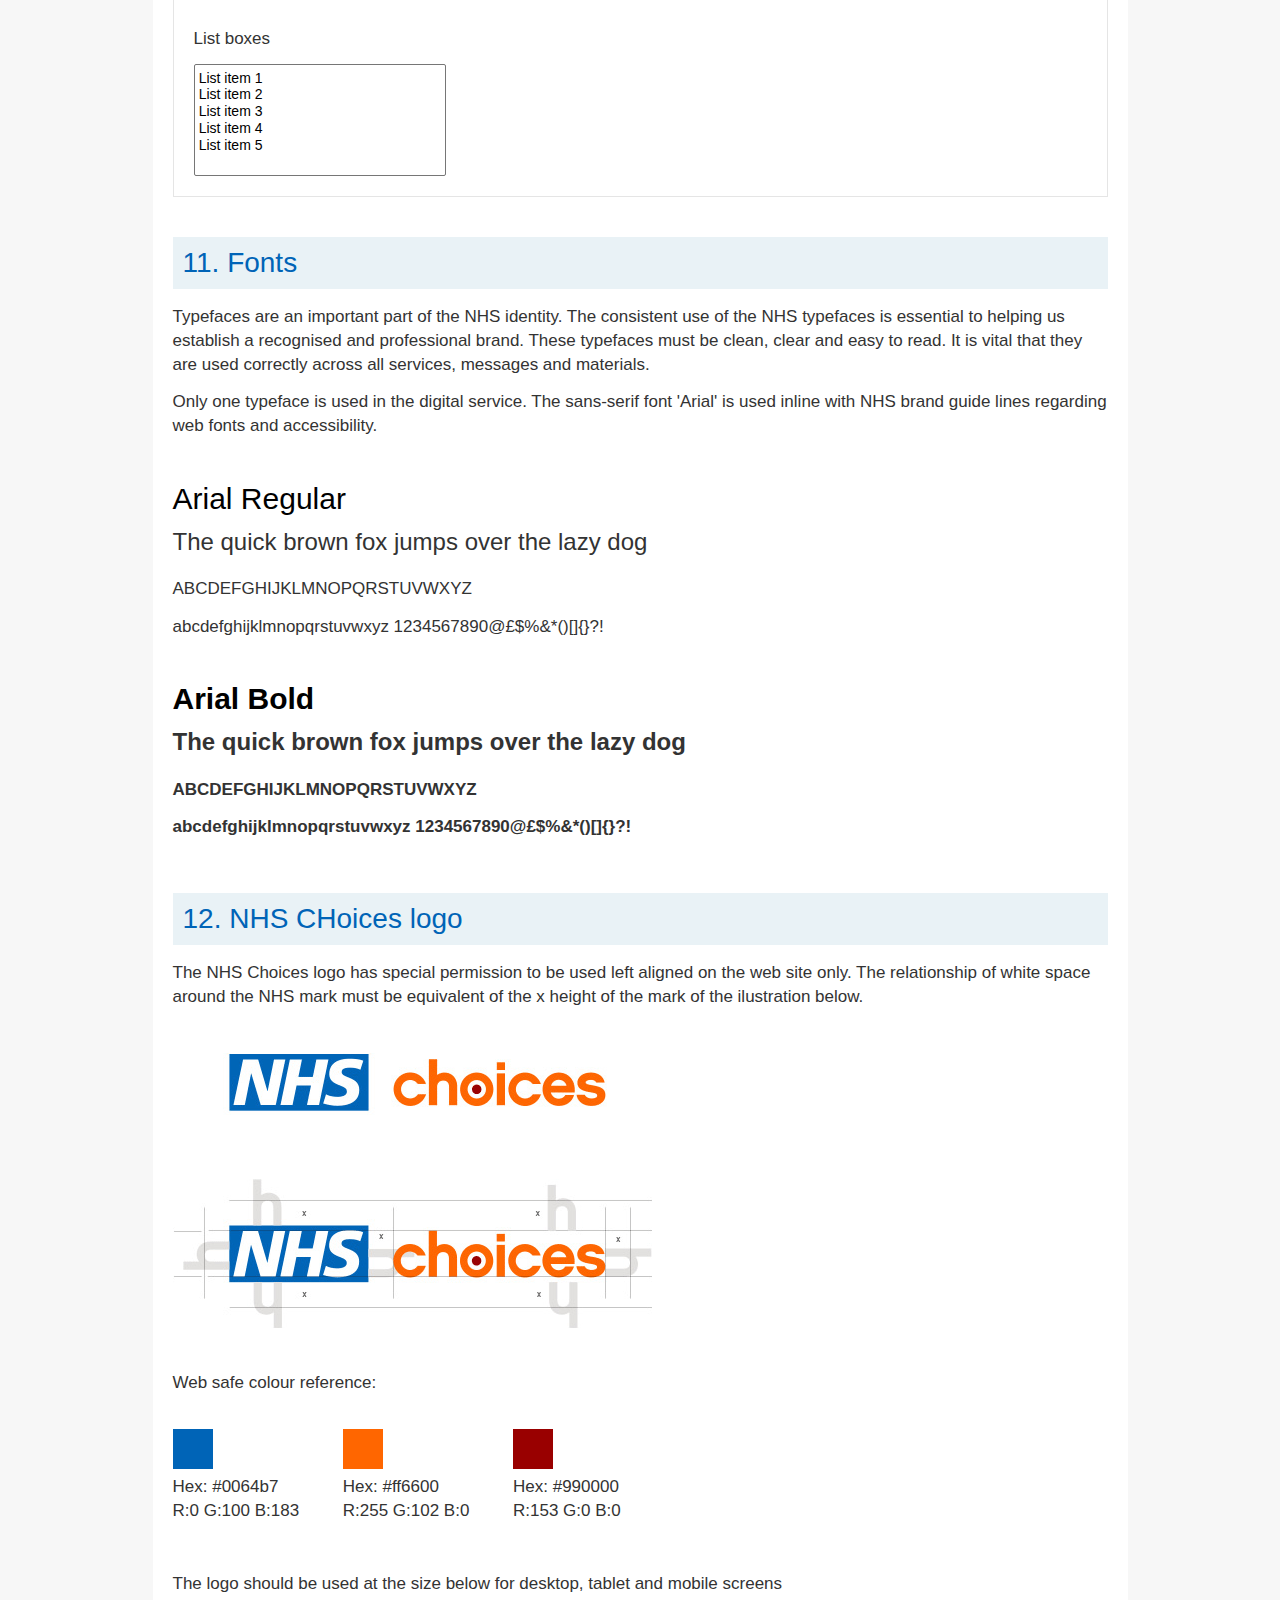
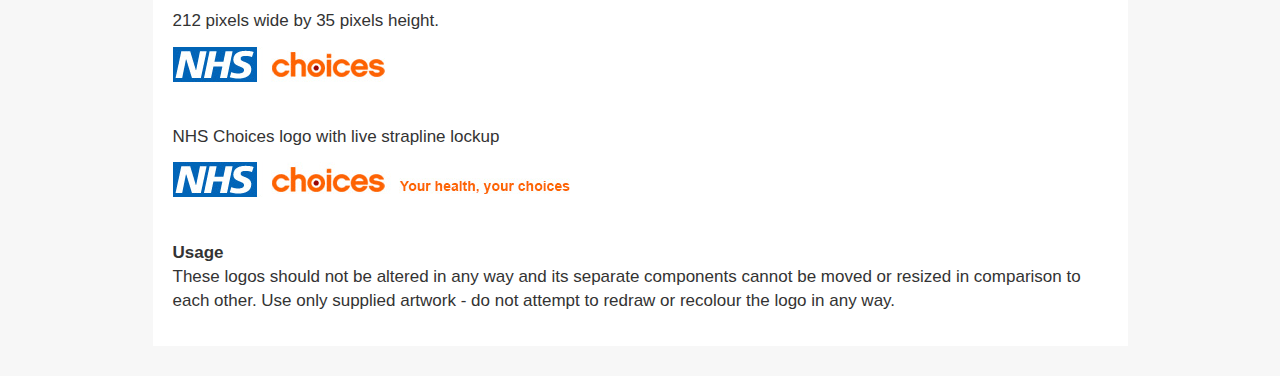
==== commit b09c4d8c: ":sparkles: Added logo section" ====
--- a/index.html
+++ b/index.html
@@ -44,6 +44,7 @@
 			<li><a href="#modules">Modules / webparts</a></li>
 			<li><a href="#misc">Miscellaneous</a></li>
 			<li><a href="#fonts">Fonts</a></li>
+			<li><a href="#logo">Logo</a></li>
 		</ol>
 
 		<h2 id="typography" class="header--styleguide header--section">1. Typography</h2>
@@ -559,17 +560,37 @@
 		<h2 id="fonts" class="header--styleguide header--section">11. Fonts</h2>
 		<p>Typefaces are an important part of the NHS identity. The consistent use of the NHS typefaces is essential to helping us establish a recognised and professional brand. These typefaces must be clean, clear and easy to read. It is vital that they are used correctly across all services, messages and materials.</p>
 		<p>Only one typeface is used in the digital service. The sans-serif font 'Arial' is used inline with NHS brand guide lines regarding web fonts and accessibility.</p>
-
 		<h3 class="fontsheader">Arial Regular</h3>
 		<p class="fontsize24">The quick brown fox jumps over the lazy dog</p>
 		<p>ABCDEFGHIJKLMNOPQRSTUVWXYZ</P>
 		<P>abcdefghijklmnopqrstuvwxyz 1234567890@£$%&*()[]{}?!</p>
-
 		<h3 class="fontsheader"><strong>Arial Bold</strong></h3>
 		<p class="fontsize24"><strong>The quick brown fox jumps over the lazy dog</strong></p>
 		<p><strong>ABCDEFGHIJKLMNOPQRSTUVWXYZ</strong></P>
 		<P><strong>abcdefghijklmnopqrstuvwxyz 1234567890@£$%&*()[]{}?!</strong></p>
 
+		<h2 id="logo" class="header--styleguide header--section">12. NHS CHoices logo</h2>
+		<p>The NHS Choices logo has special permission to be used left aligned on the web site only. The relationship of white space around the NHS mark must be equivalent of the x height of the mark of the ilustration below.</p>
+
+		<p class="margintop30"><img src="img/logo-usage.gif" alt="NHS Choices logo usage" /></p>
+
+		<p class="margintop30">Web safe colour reference:</p>
+		<div class="colour-col colour-logo clear">
+			<ul>
+				<li><span class="choices-blue"></span><p>Hex: #0064b7<br />R:0 G:100 B:183</p></li>
+				<li><span class="brand-orange"></span><p>Hex: #ff6600<br />R:255 G:102 B:0</p></li>
+				<li><span class="bullseye-red"></span><p>Hex: #990000<br />R:153 G:0 B:0</p></li>
+			</ul>
+		</div>
+
+		<p class="margintop30">The logo should be used at the size below for desktop, tablet and mobile screens</p>
+		<p>212 pixels wide by 35 pixels height.</p>
+		<p><img src="img/logo.gif" alt="NHS Choices logo" /></p>
+		<p class="margintop30">NHS Choices logo with live strapline lockup</p>
+		<p><img src="img/logo-strapline.gif" alt="NHS Choices logo with strapline" /></p>
+
+		<p class="margintop30"><strong>Usage</strong><br />These logos should not be altered in any way and its separate components cannot be moved or resized in comparison to each other. Use only supplied artwork - do not attempt to redraw or recolour the logo in any way.</p>
+
 	</div>
 </div>
 
--- a/css/styleguide.css
+++ b/css/styleguide.css
@@ -26,6 +26,7 @@
 .nomarginbottom {margin-bottom:0 !important;}
 .nomargintop {margin-top:0 !important;}
 .margintop20 {margin-top:20px !important;}
+.margintop30 {margin-top:30px !important;}
 .livewell h1 {margin-left:.4em;}
 .livewell .row .two {margin-right:0; width:56.9em;}
 .livewell .col {margin:0;}
@@ -120,7 +121,9 @@
 /* fonts */
 .fontsheader {color:#000; font-size:3em;}
 .fontsize24 {font-size:2.4em;}
-
+/* logo */
+.colour-logo ul li {text-align:left; width:15%;}
+.colour-logo span {height:40px; width:40px;}
 
 @media (max-width:640px) {
 	.wrap, .col-primary {width:auto !important;}
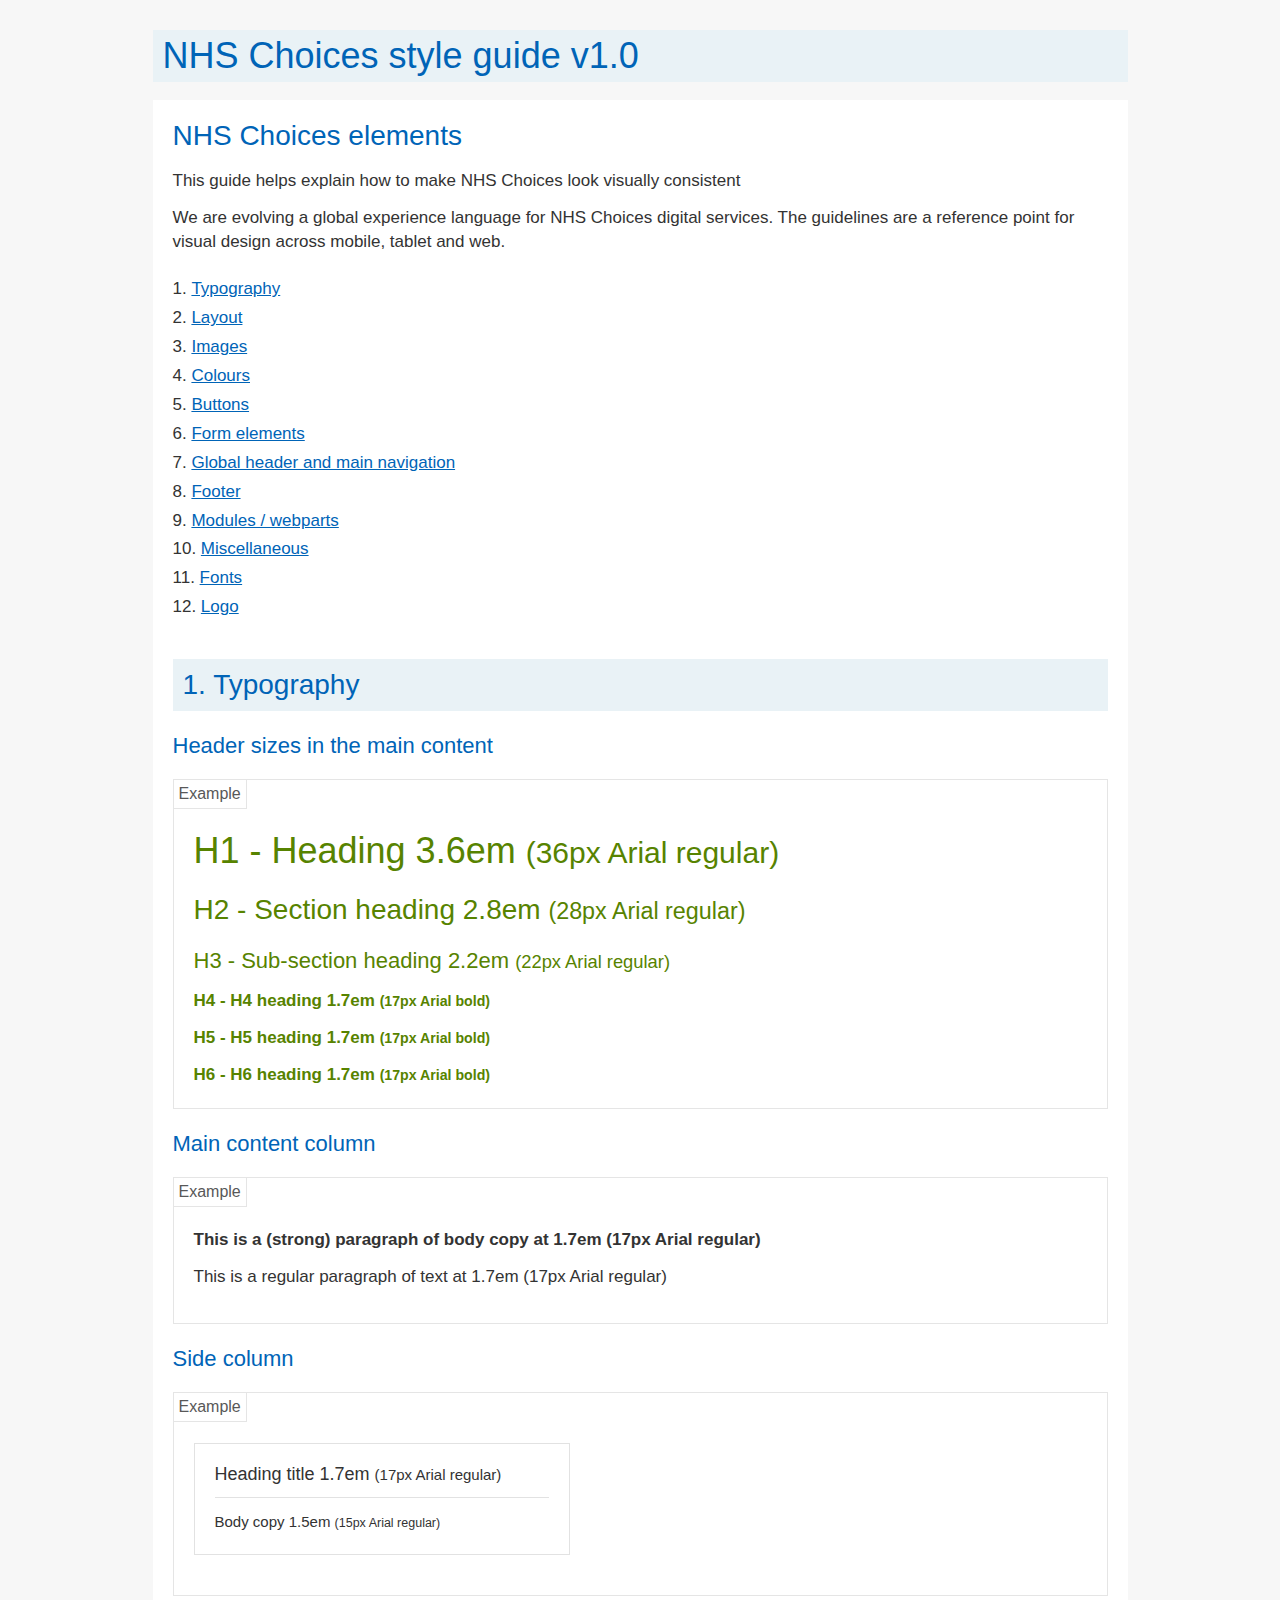
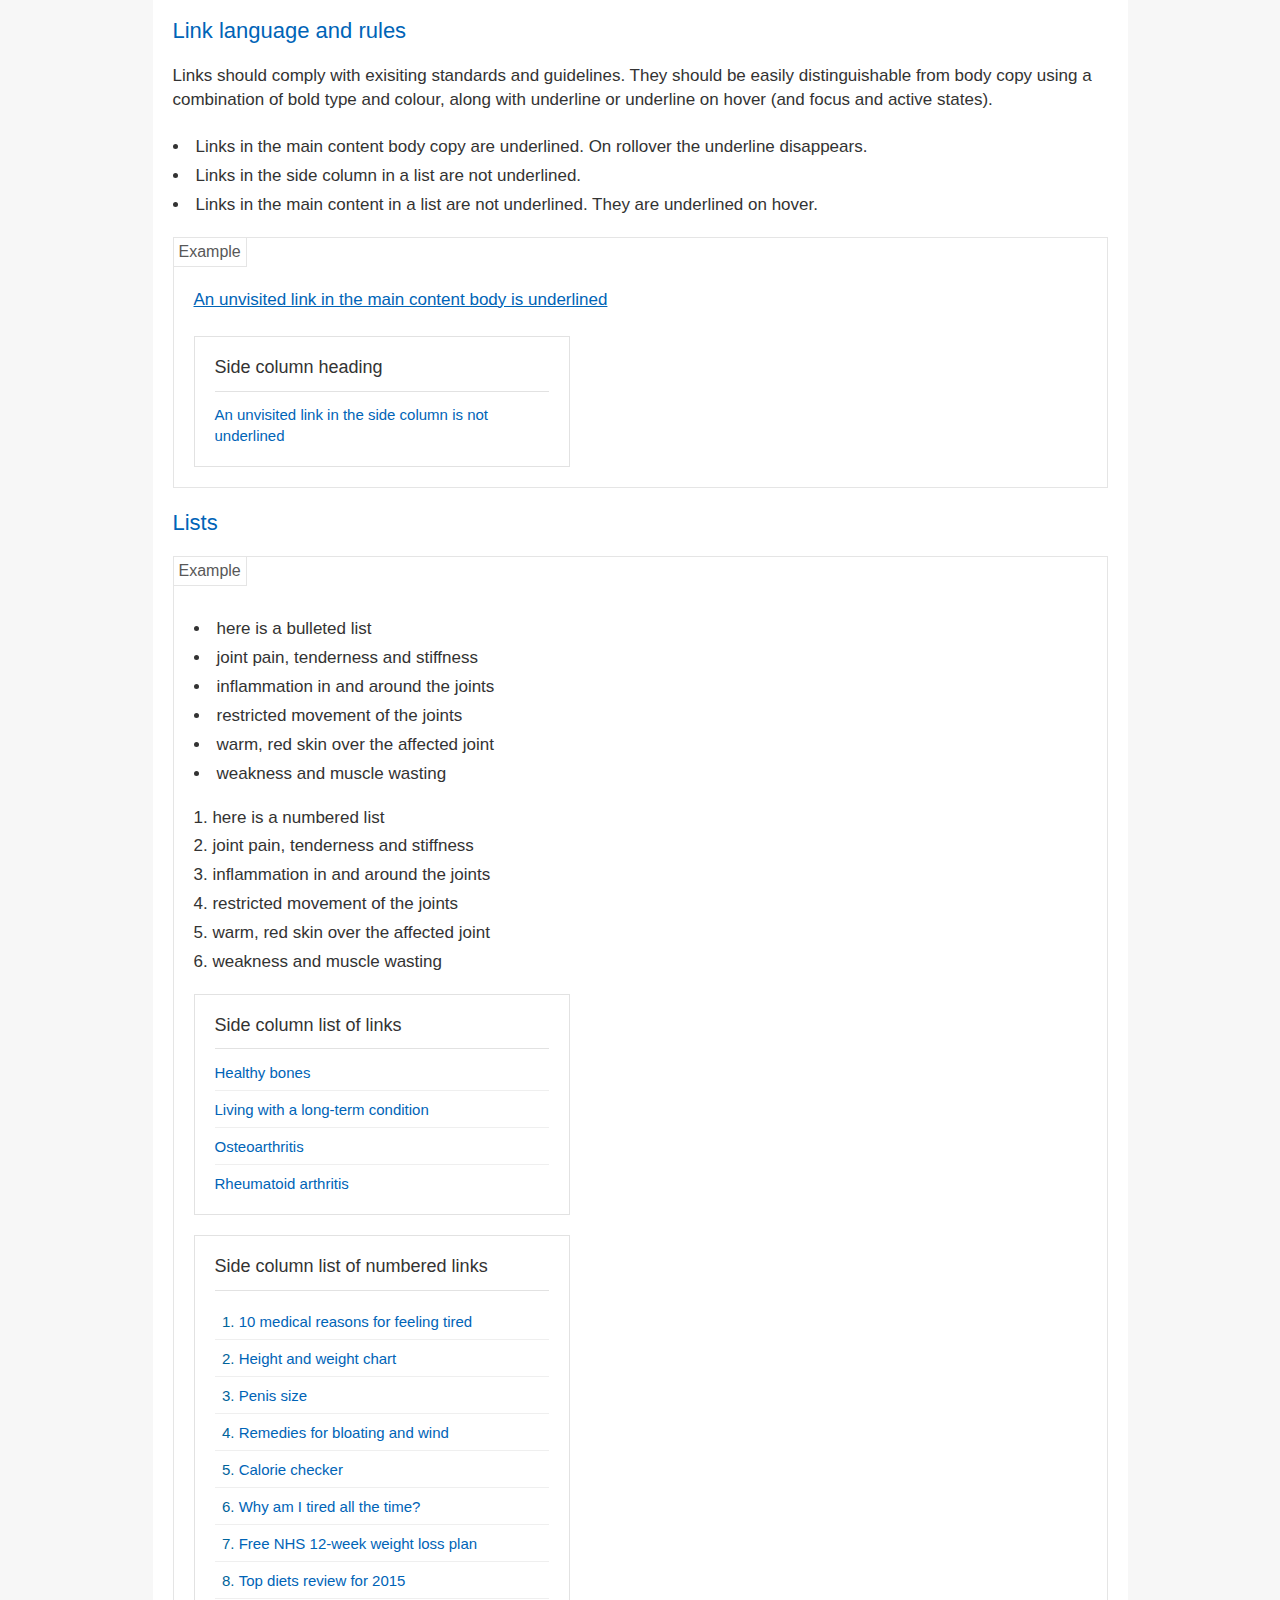
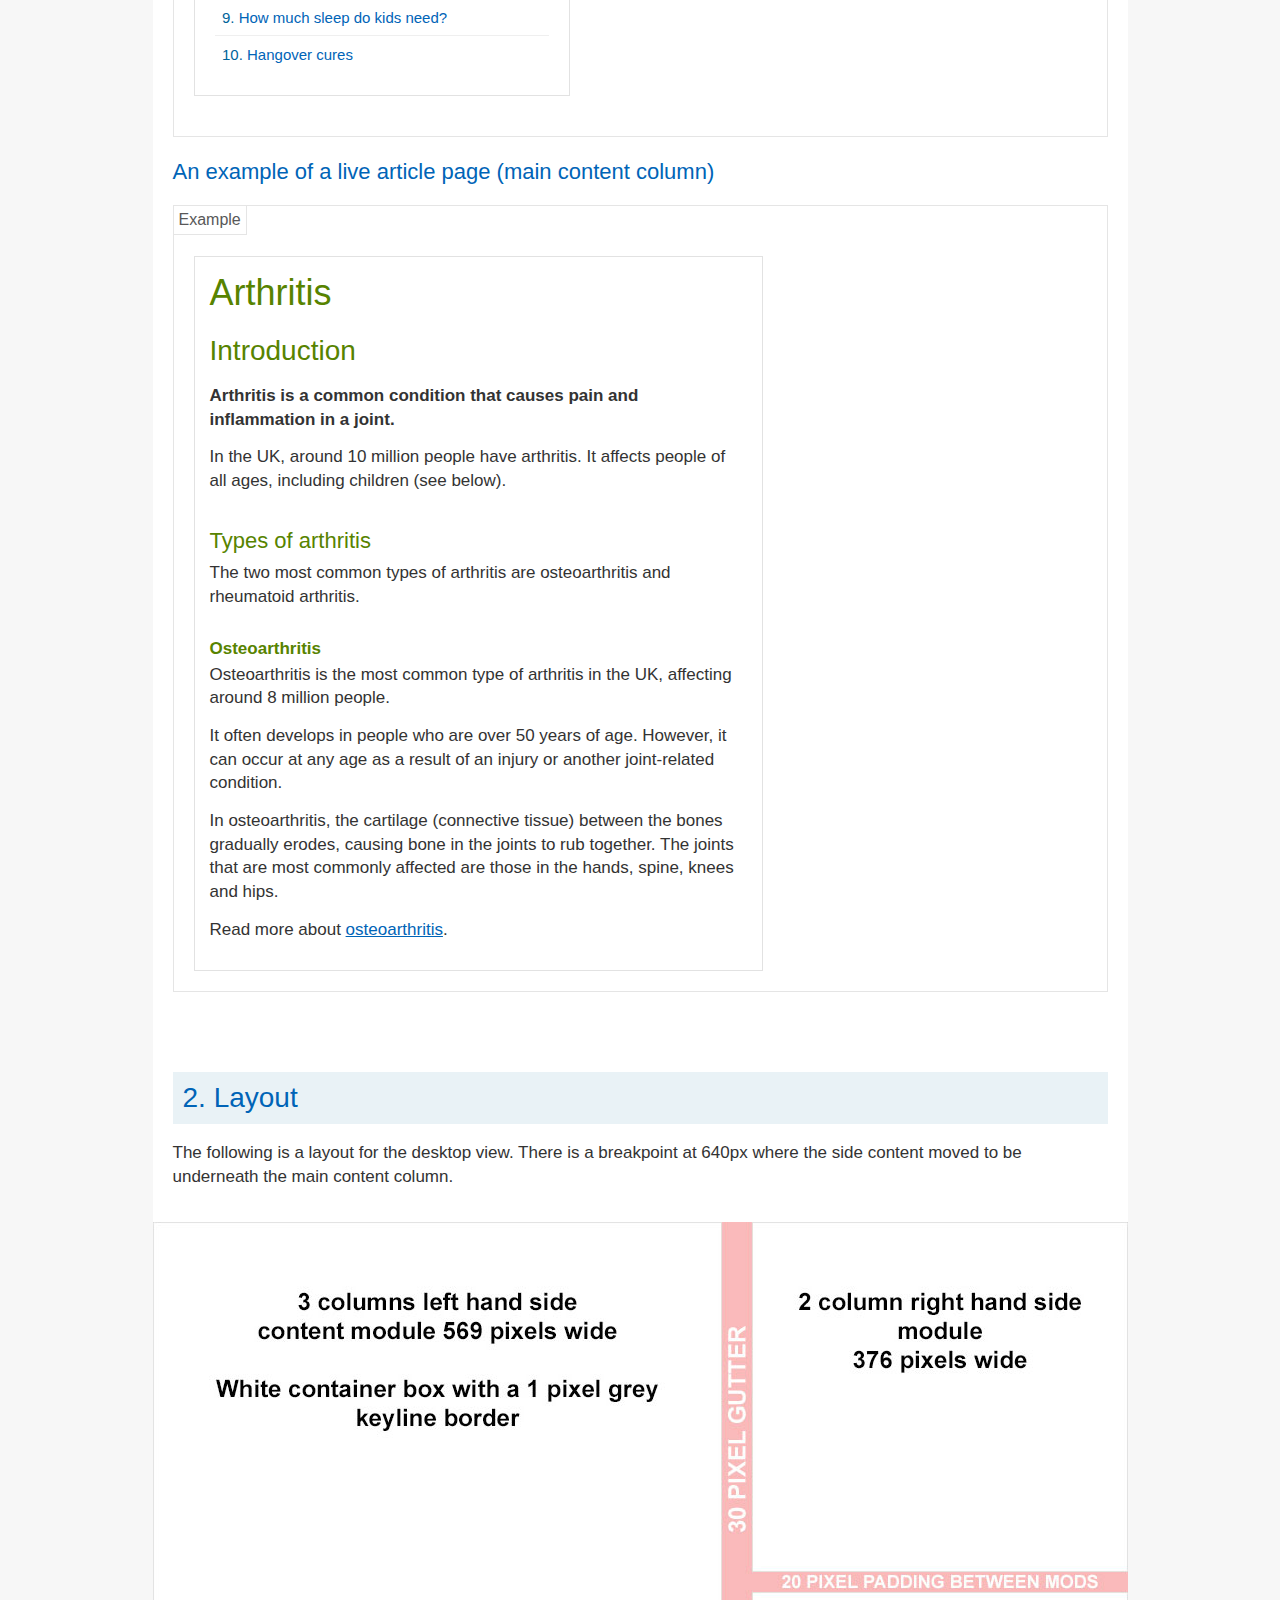
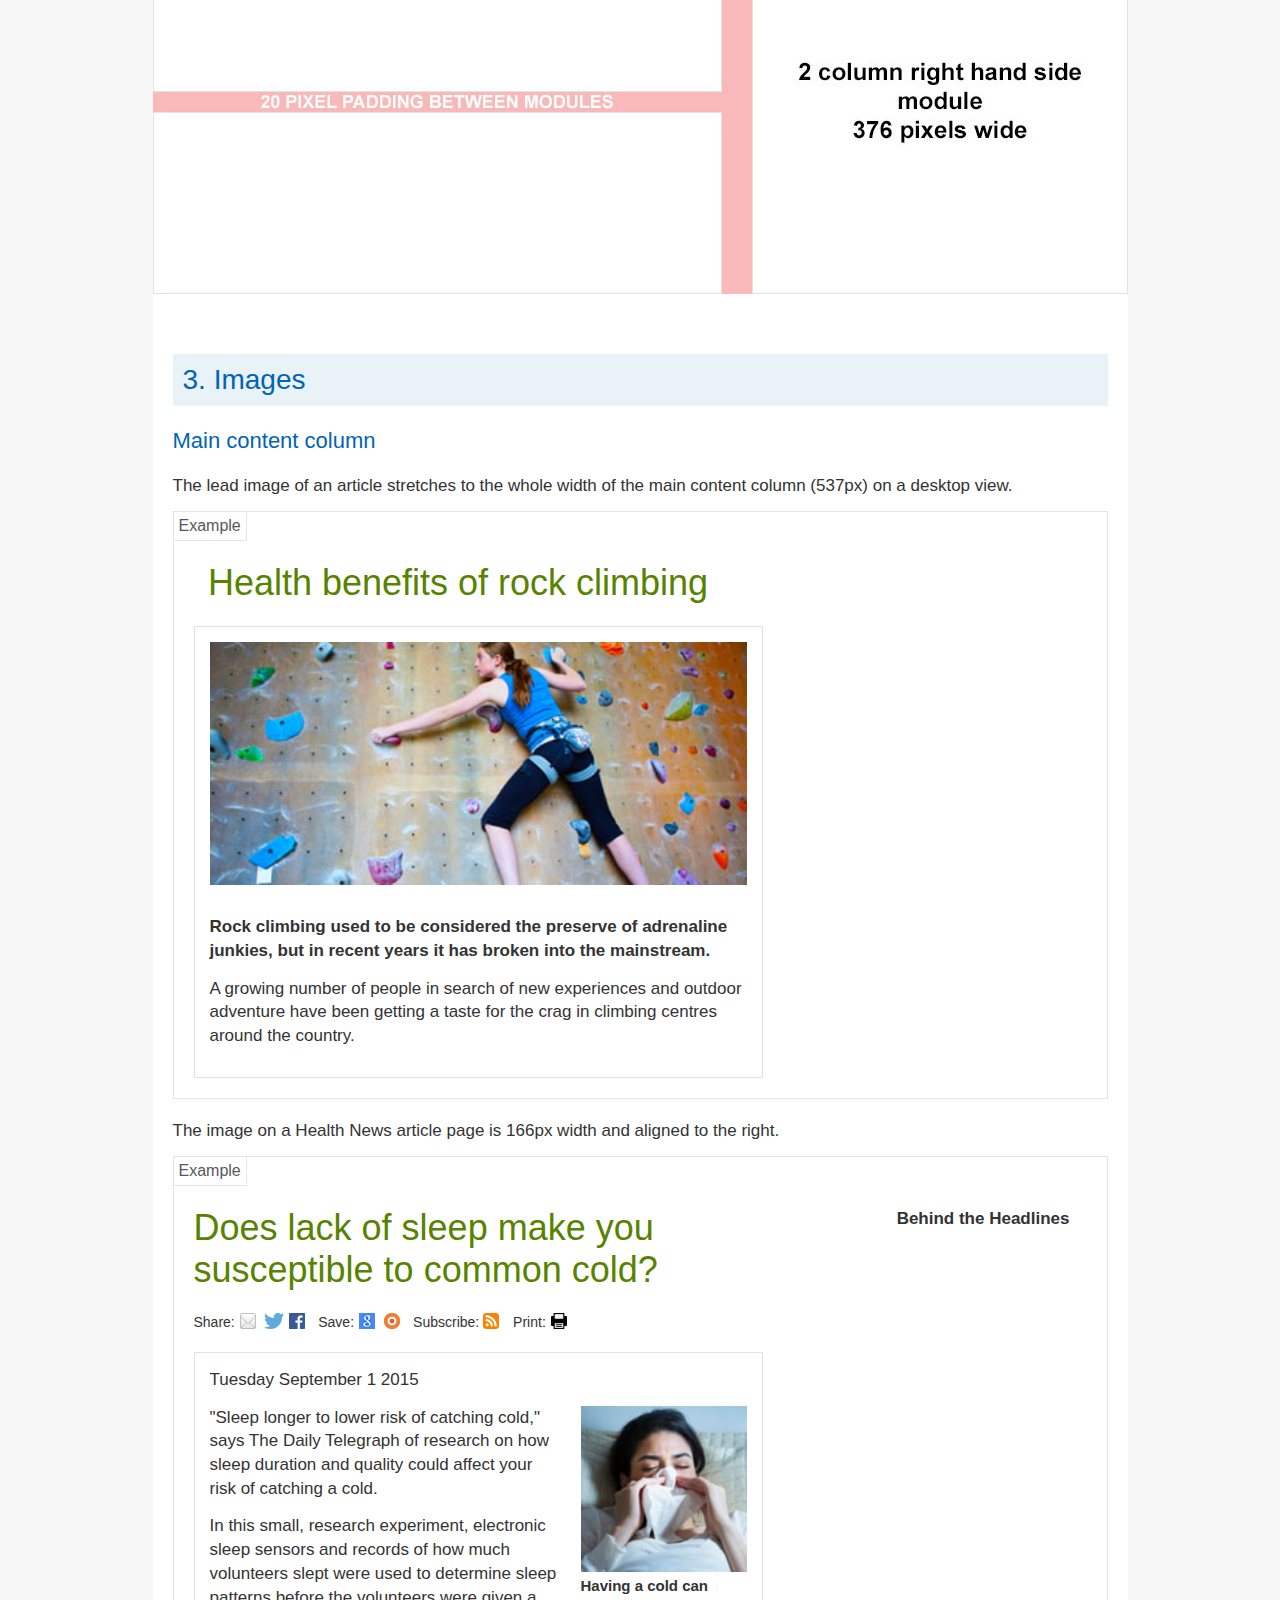
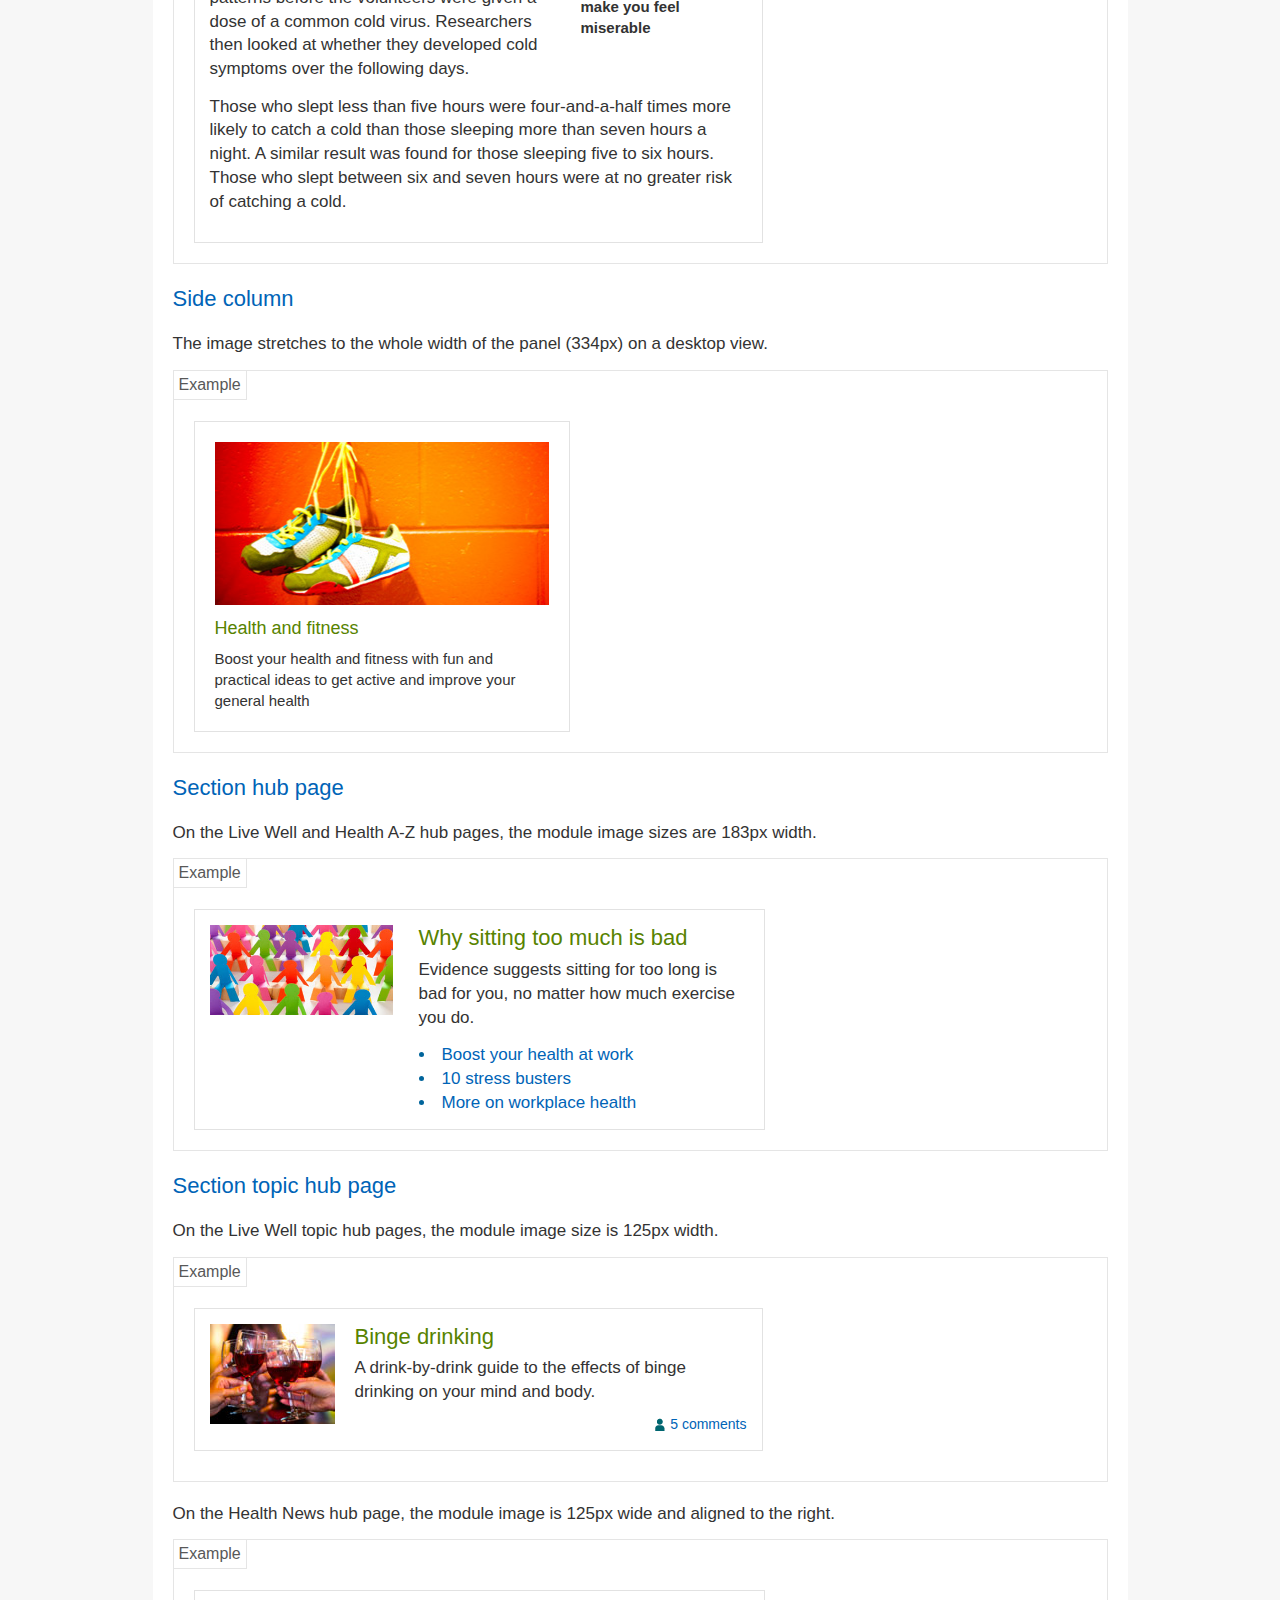
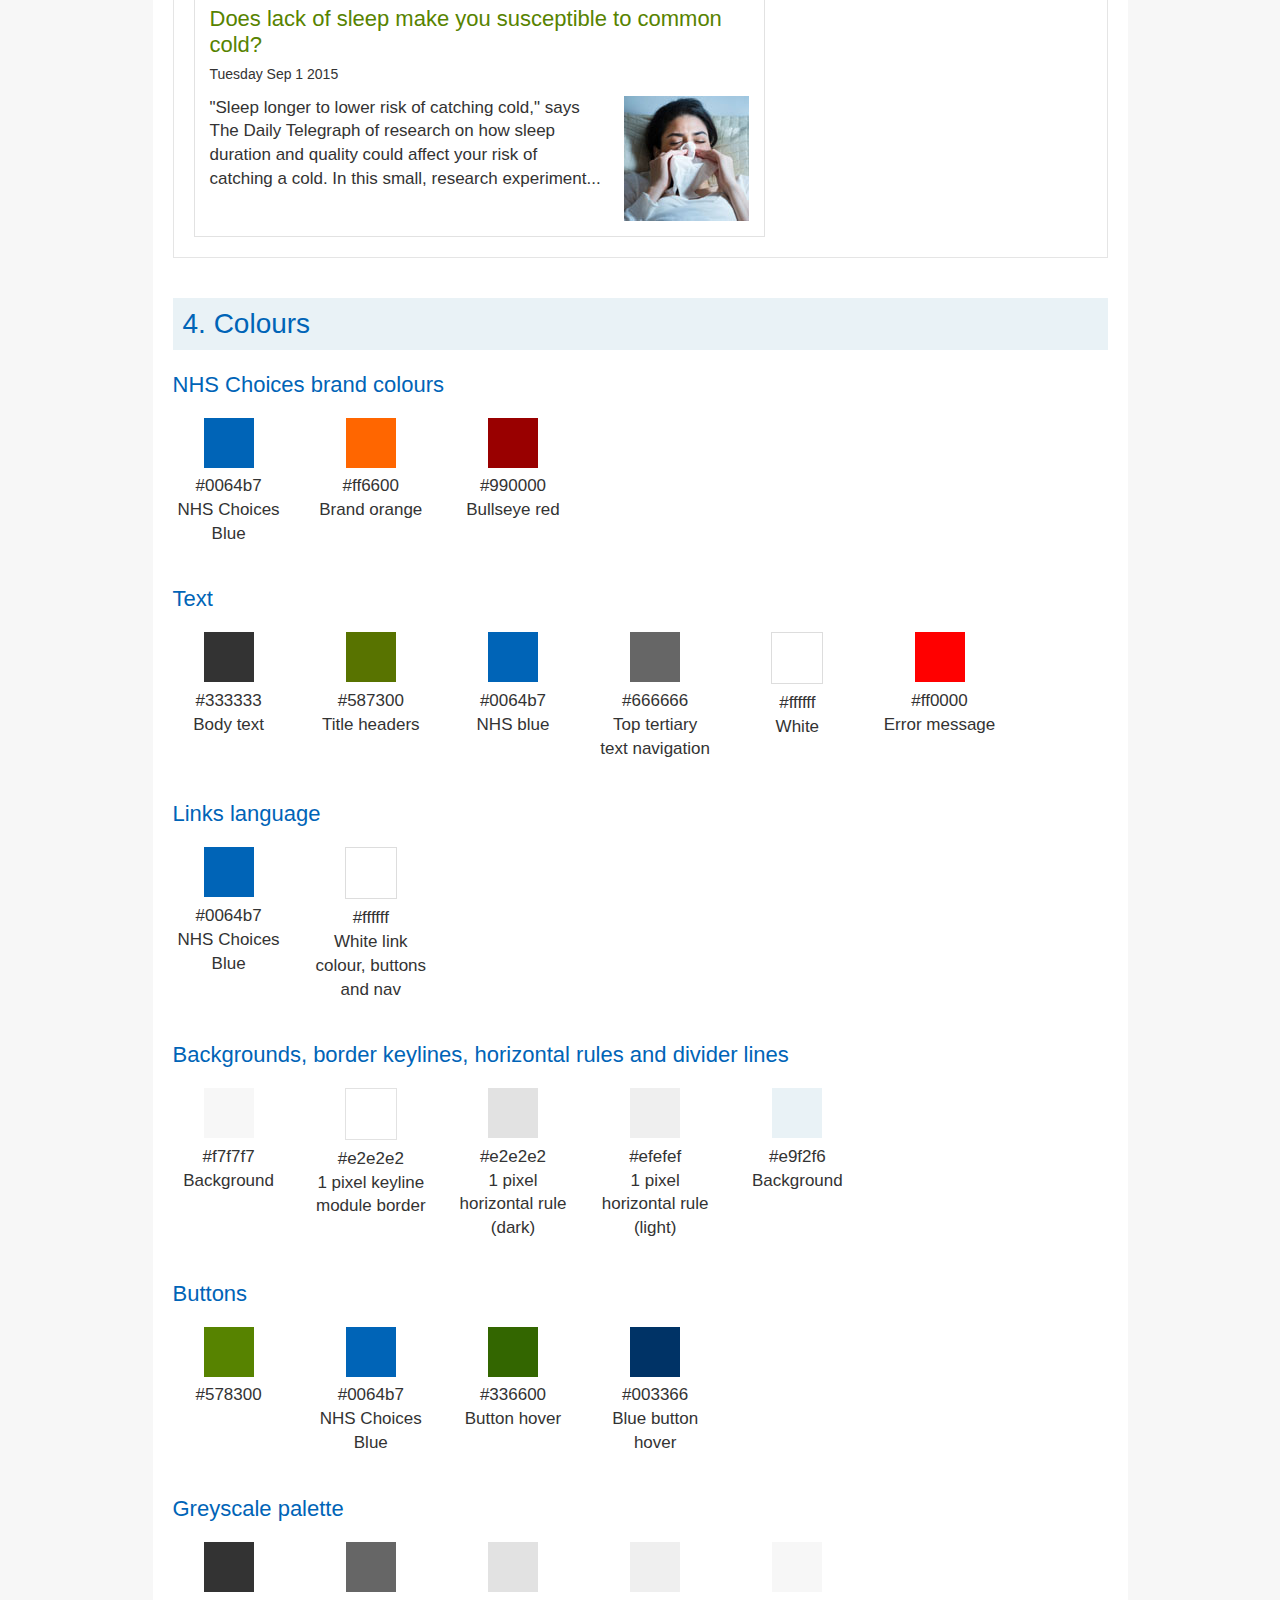
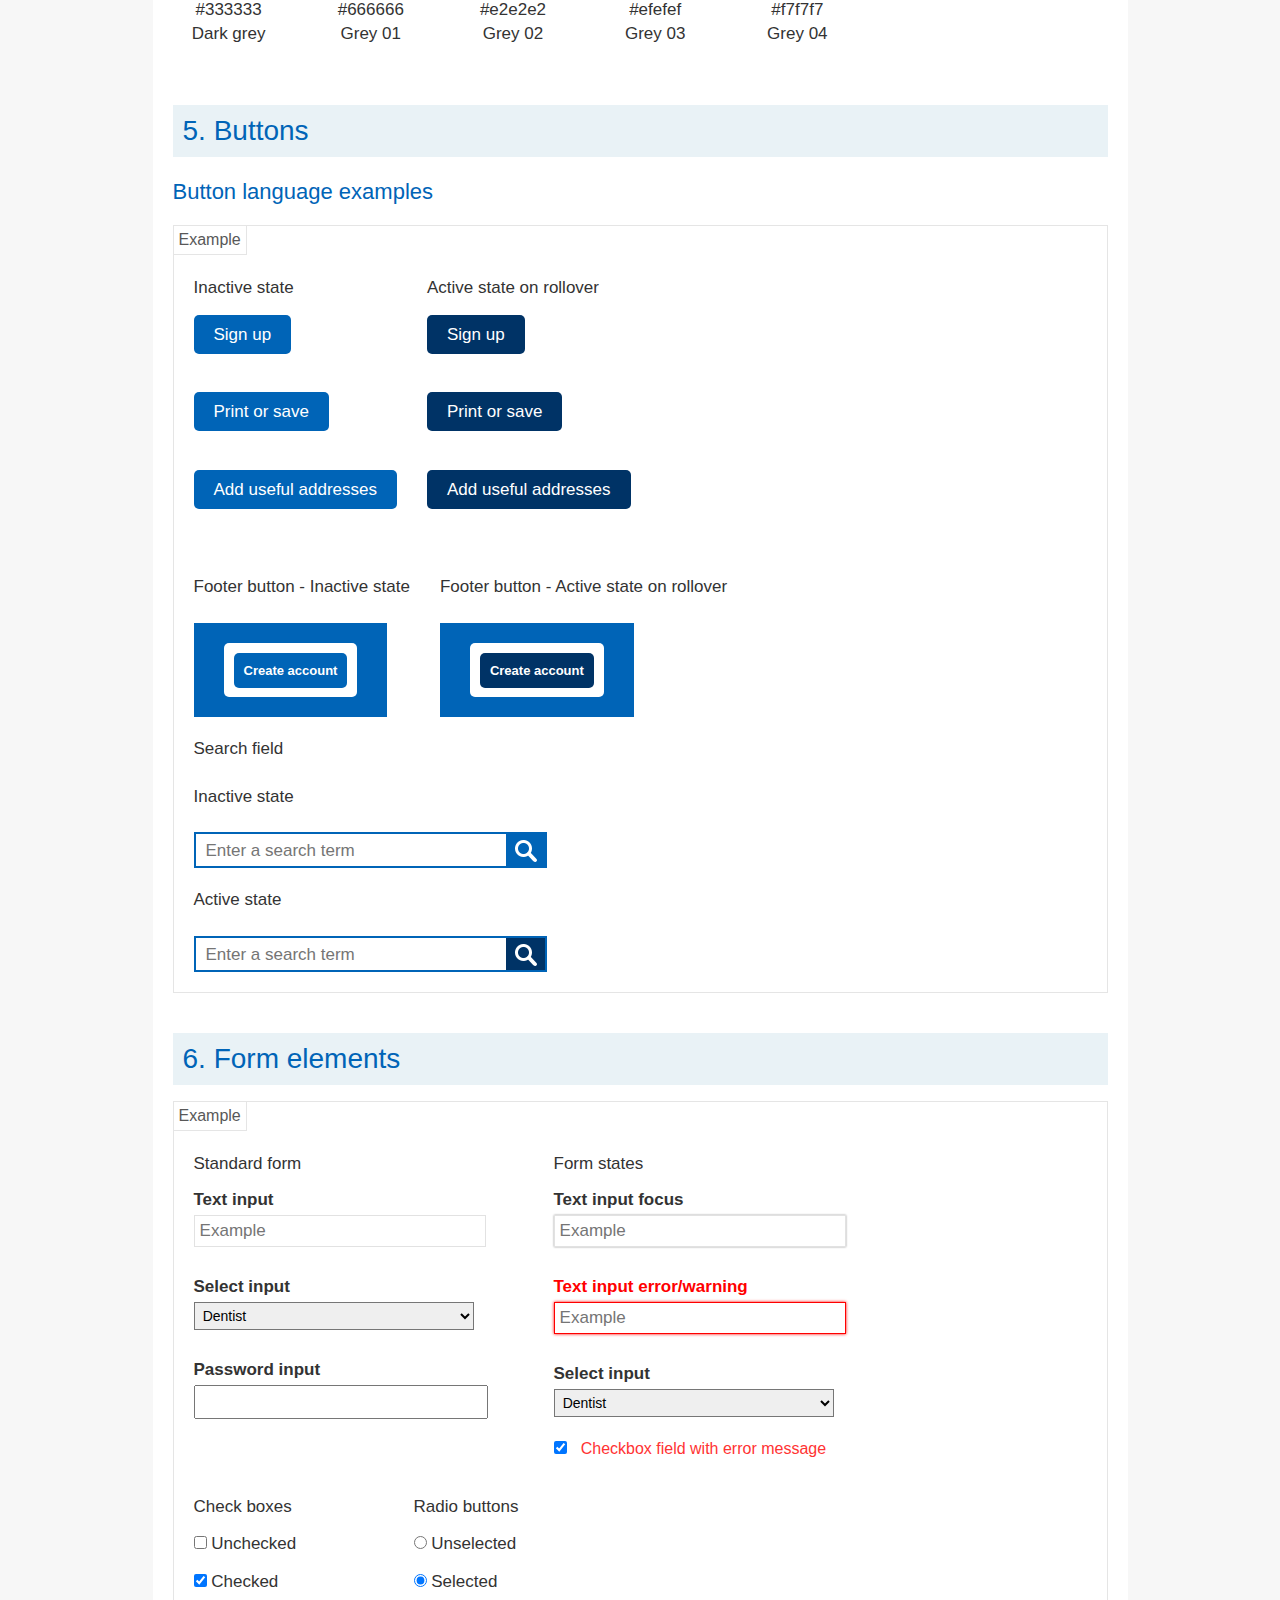
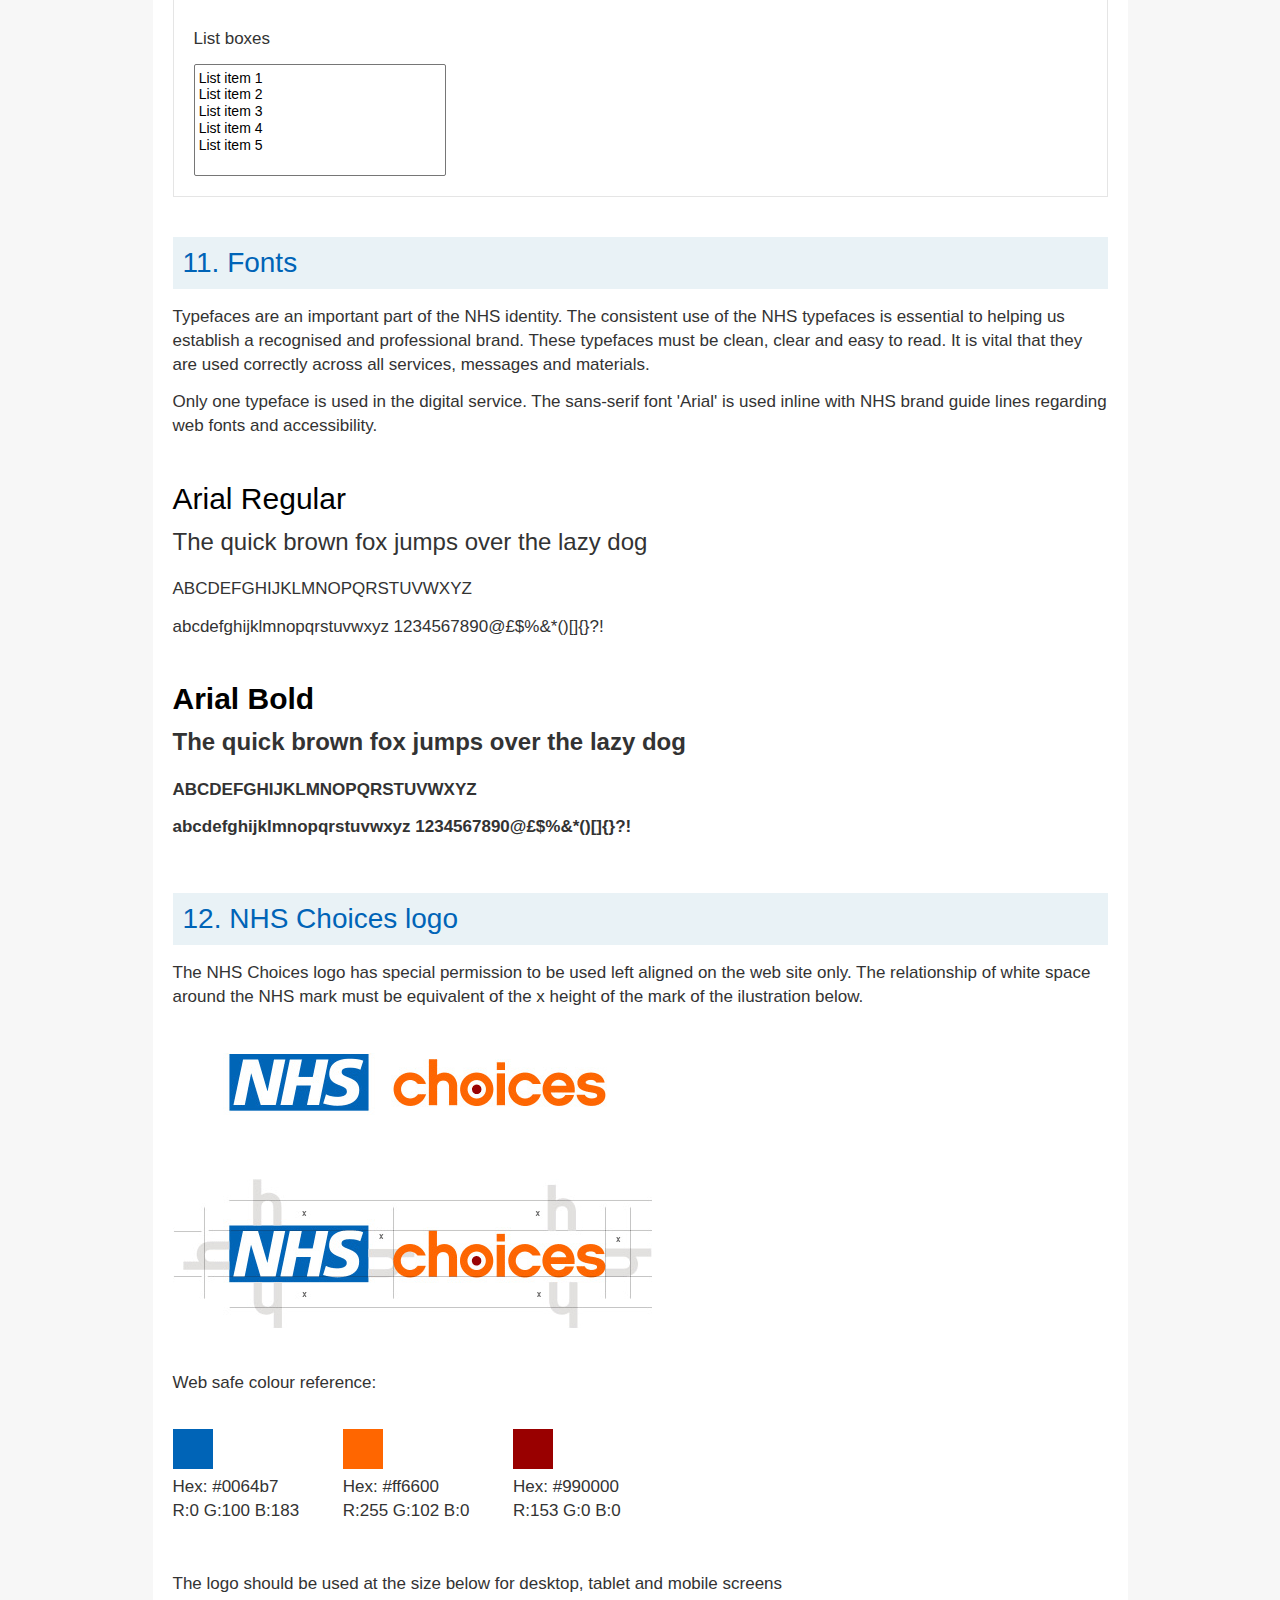
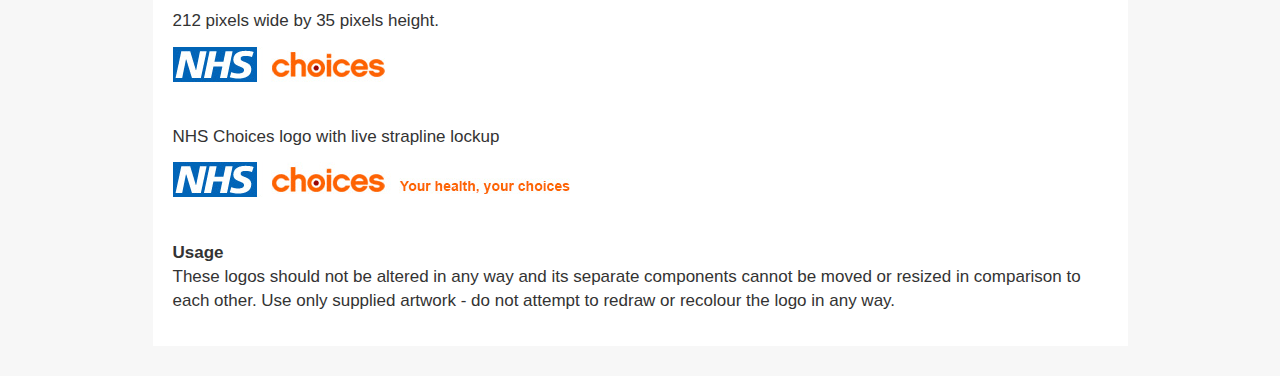
==== commit 2ca06953: ":sparkles: Fixed typo" ====
--- a/index.html
+++ b/index.html
@@ -569,7 +569,7 @@
 		<p><strong>ABCDEFGHIJKLMNOPQRSTUVWXYZ</strong></P>
 		<P><strong>abcdefghijklmnopqrstuvwxyz 1234567890@£$%&*()[]{}?!</strong></p>
 
-		<h2 id="logo" class="header--styleguide header--section">12. NHS CHoices logo</h2>
+		<h2 id="logo" class="header--styleguide header--section">12. NHS Choices logo</h2>
 		<p>The NHS Choices logo has special permission to be used left aligned on the web site only. The relationship of white space around the NHS mark must be equivalent of the x height of the mark of the ilustration below.</p>
 
 		<p class="margintop30"><img src="img/logo-usage.gif" alt="NHS Choices logo usage" /></p>
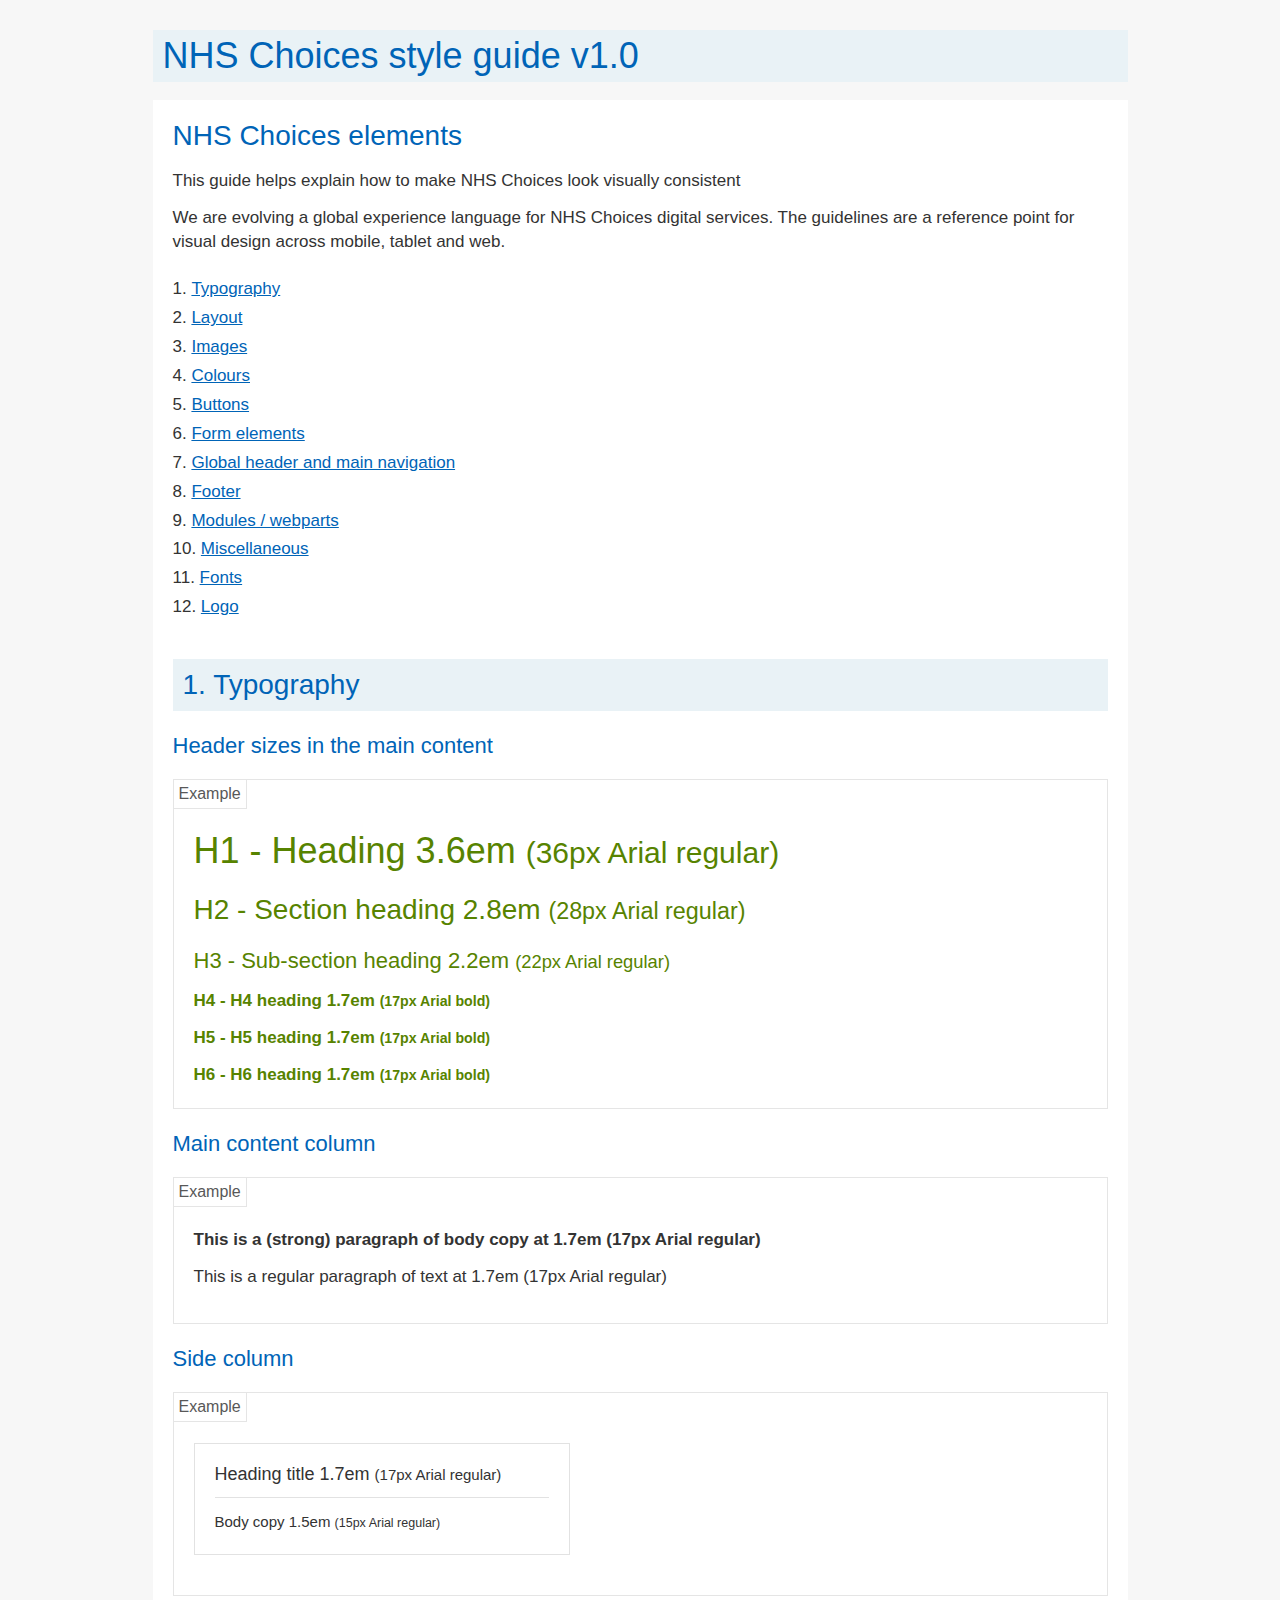
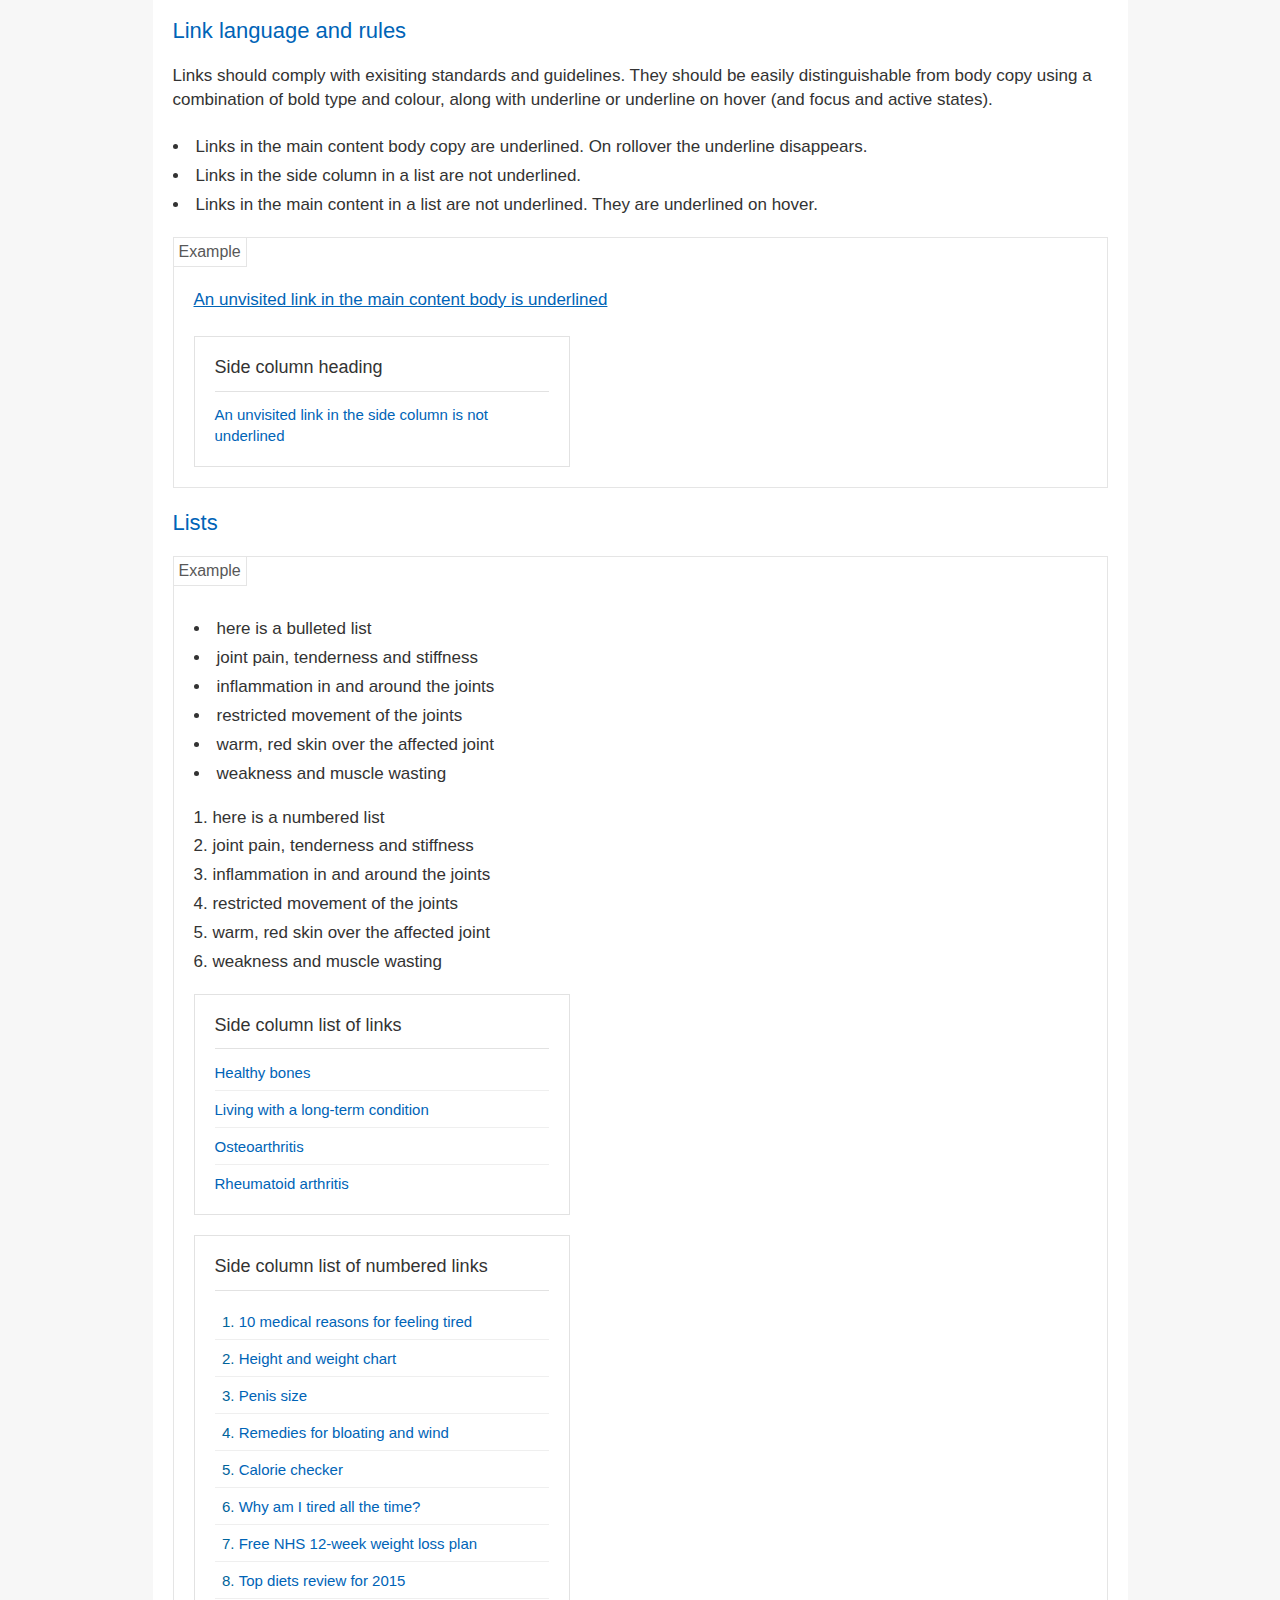
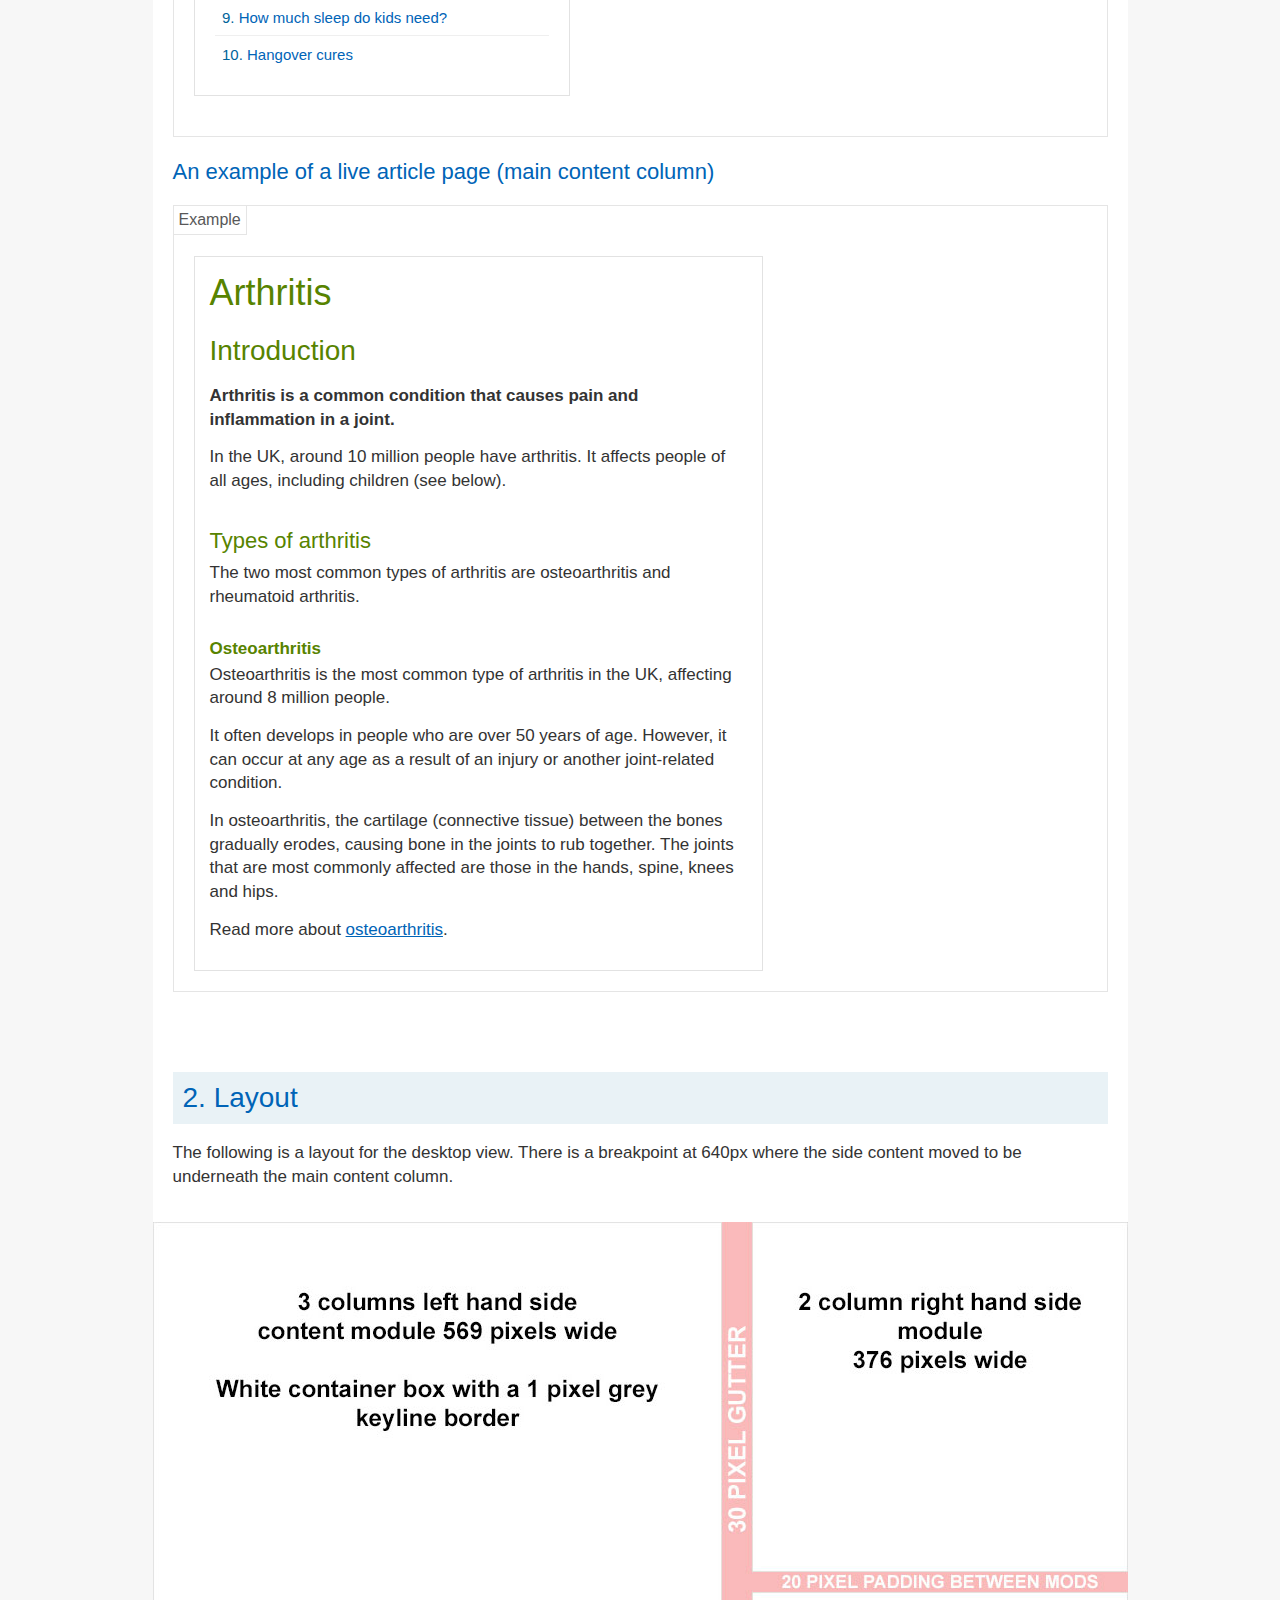
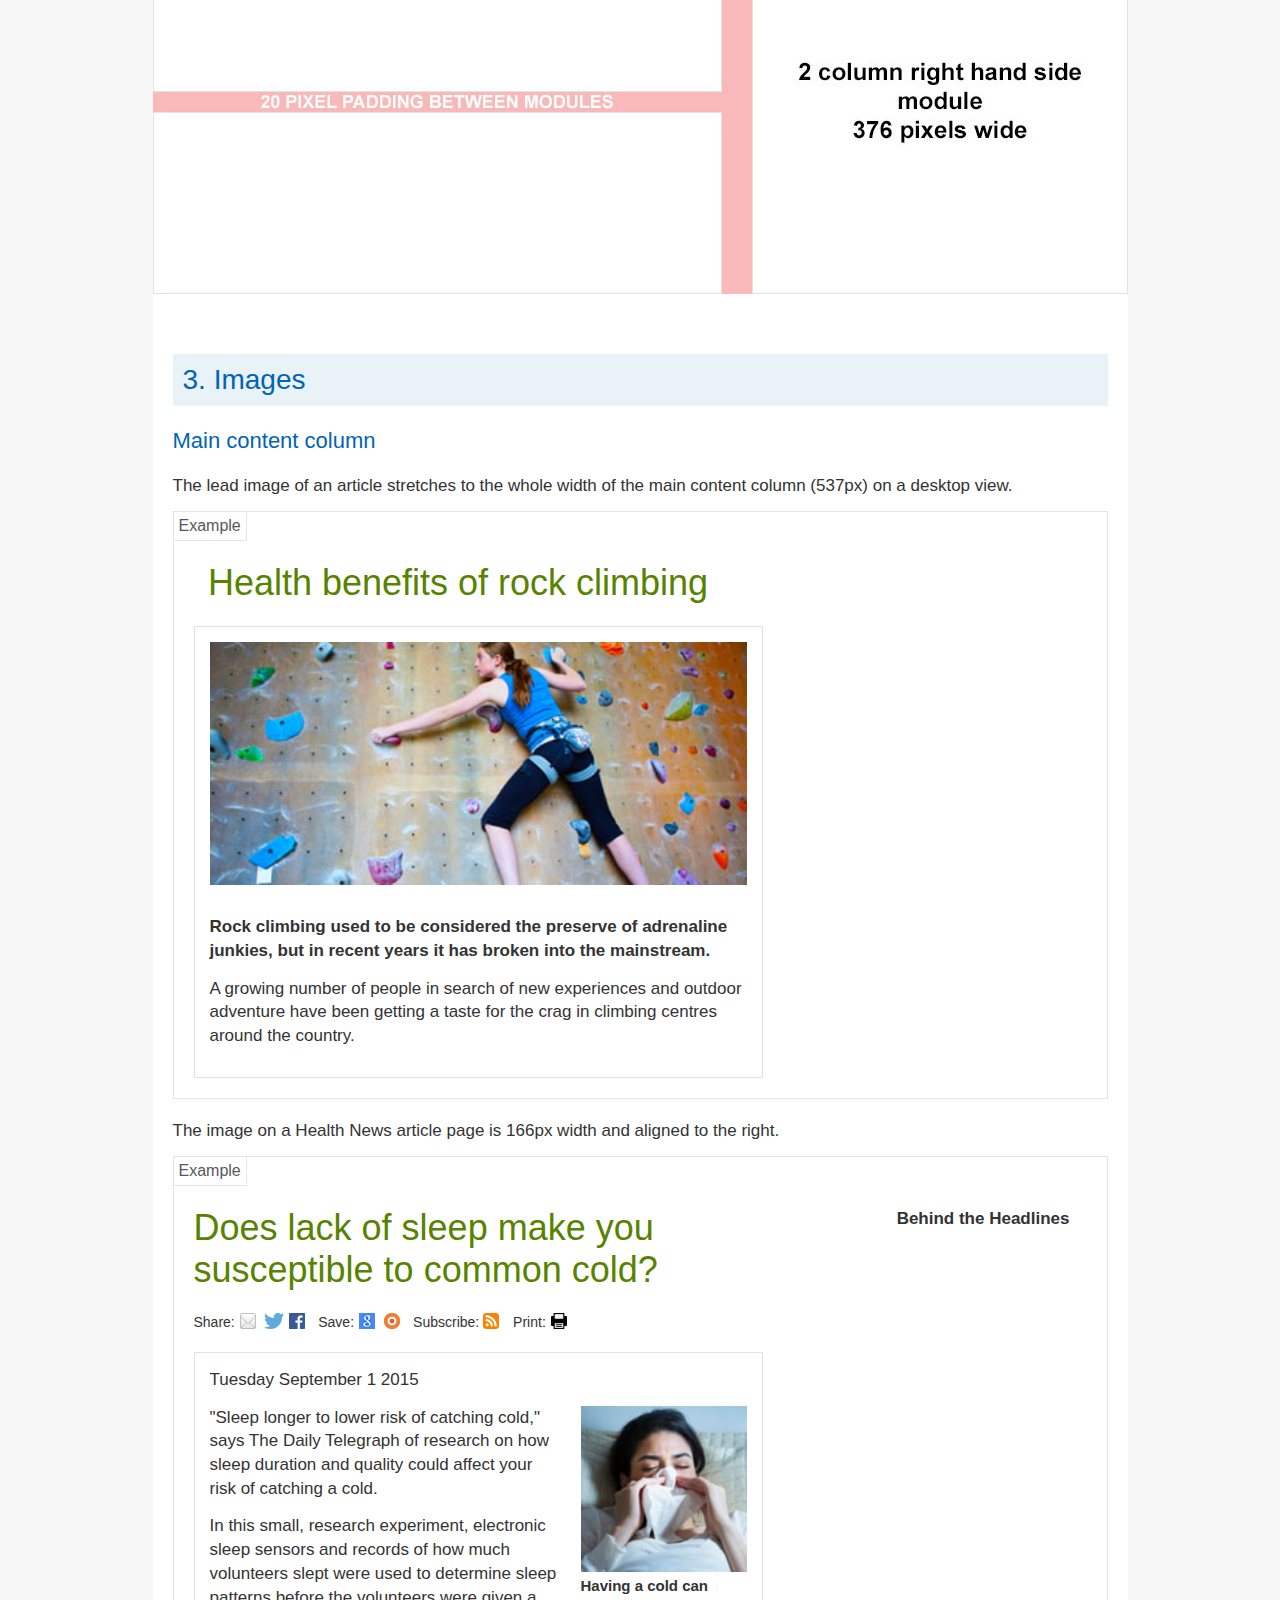
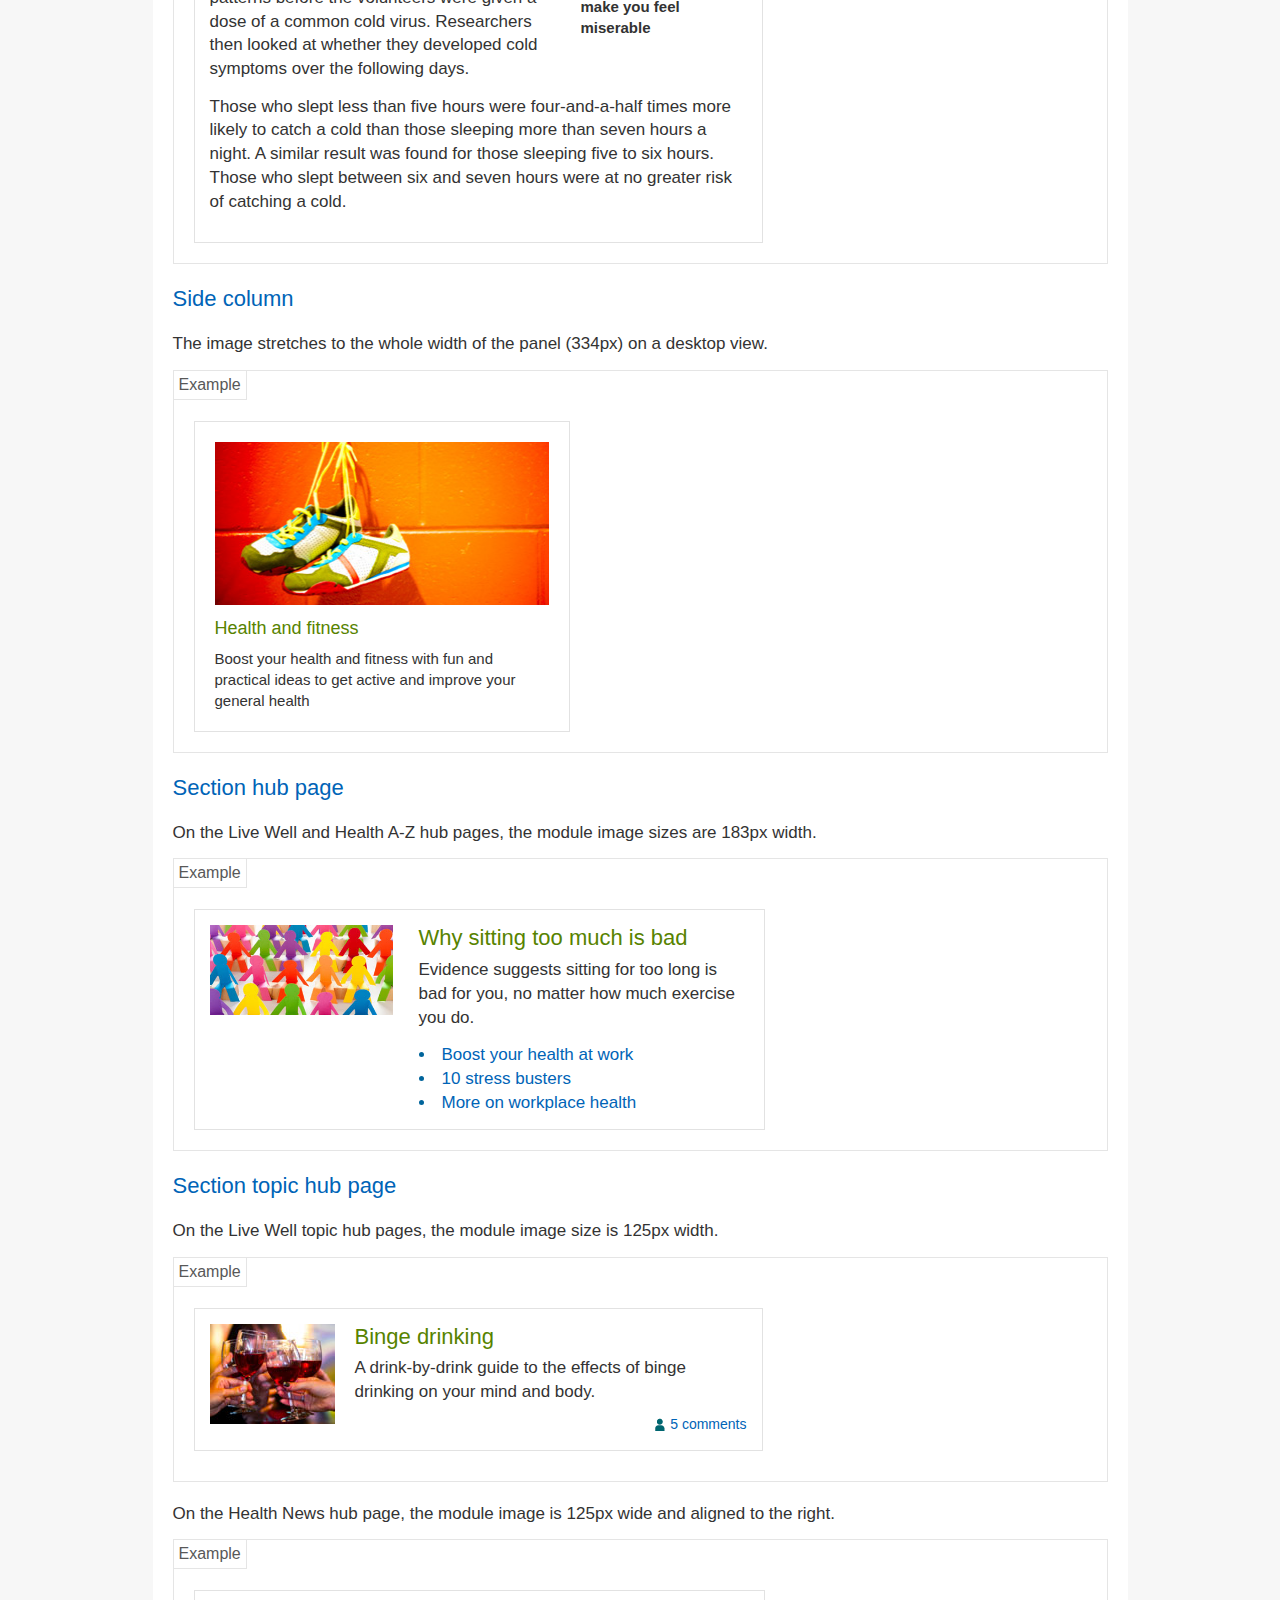
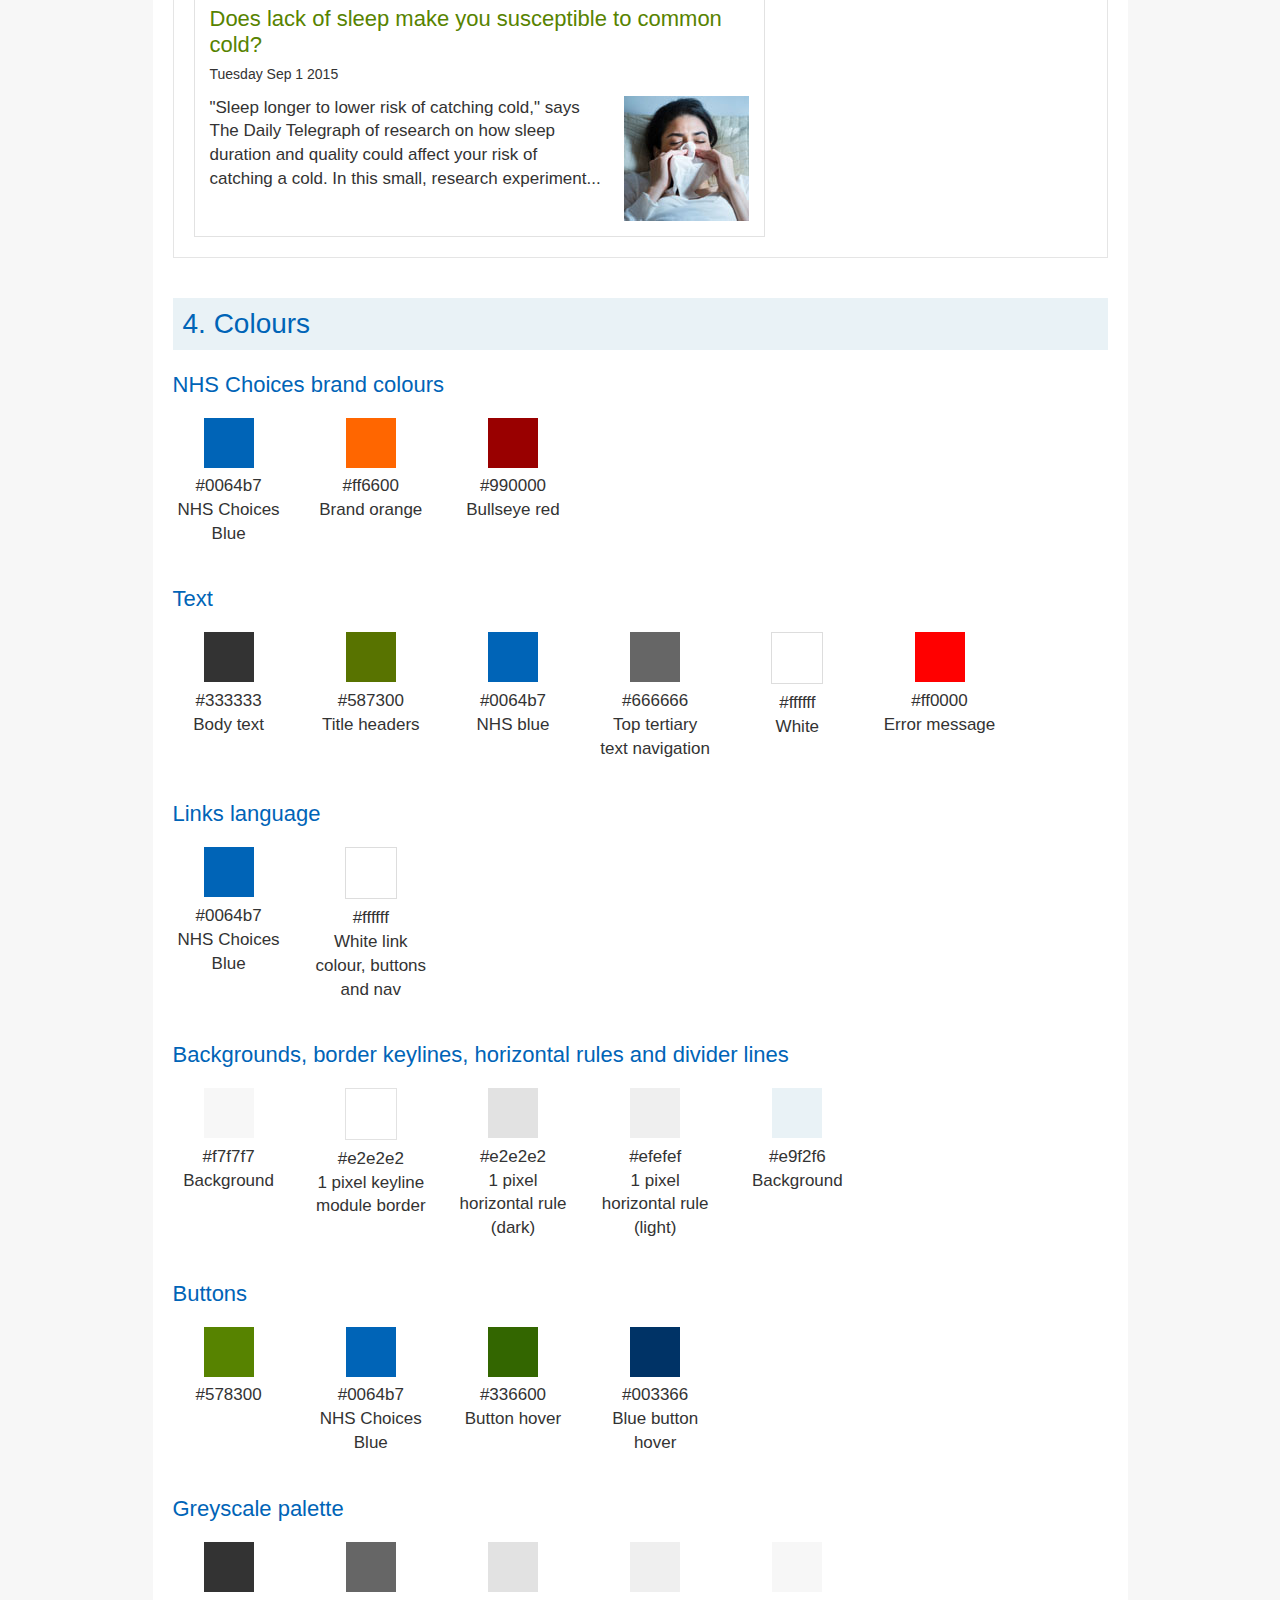
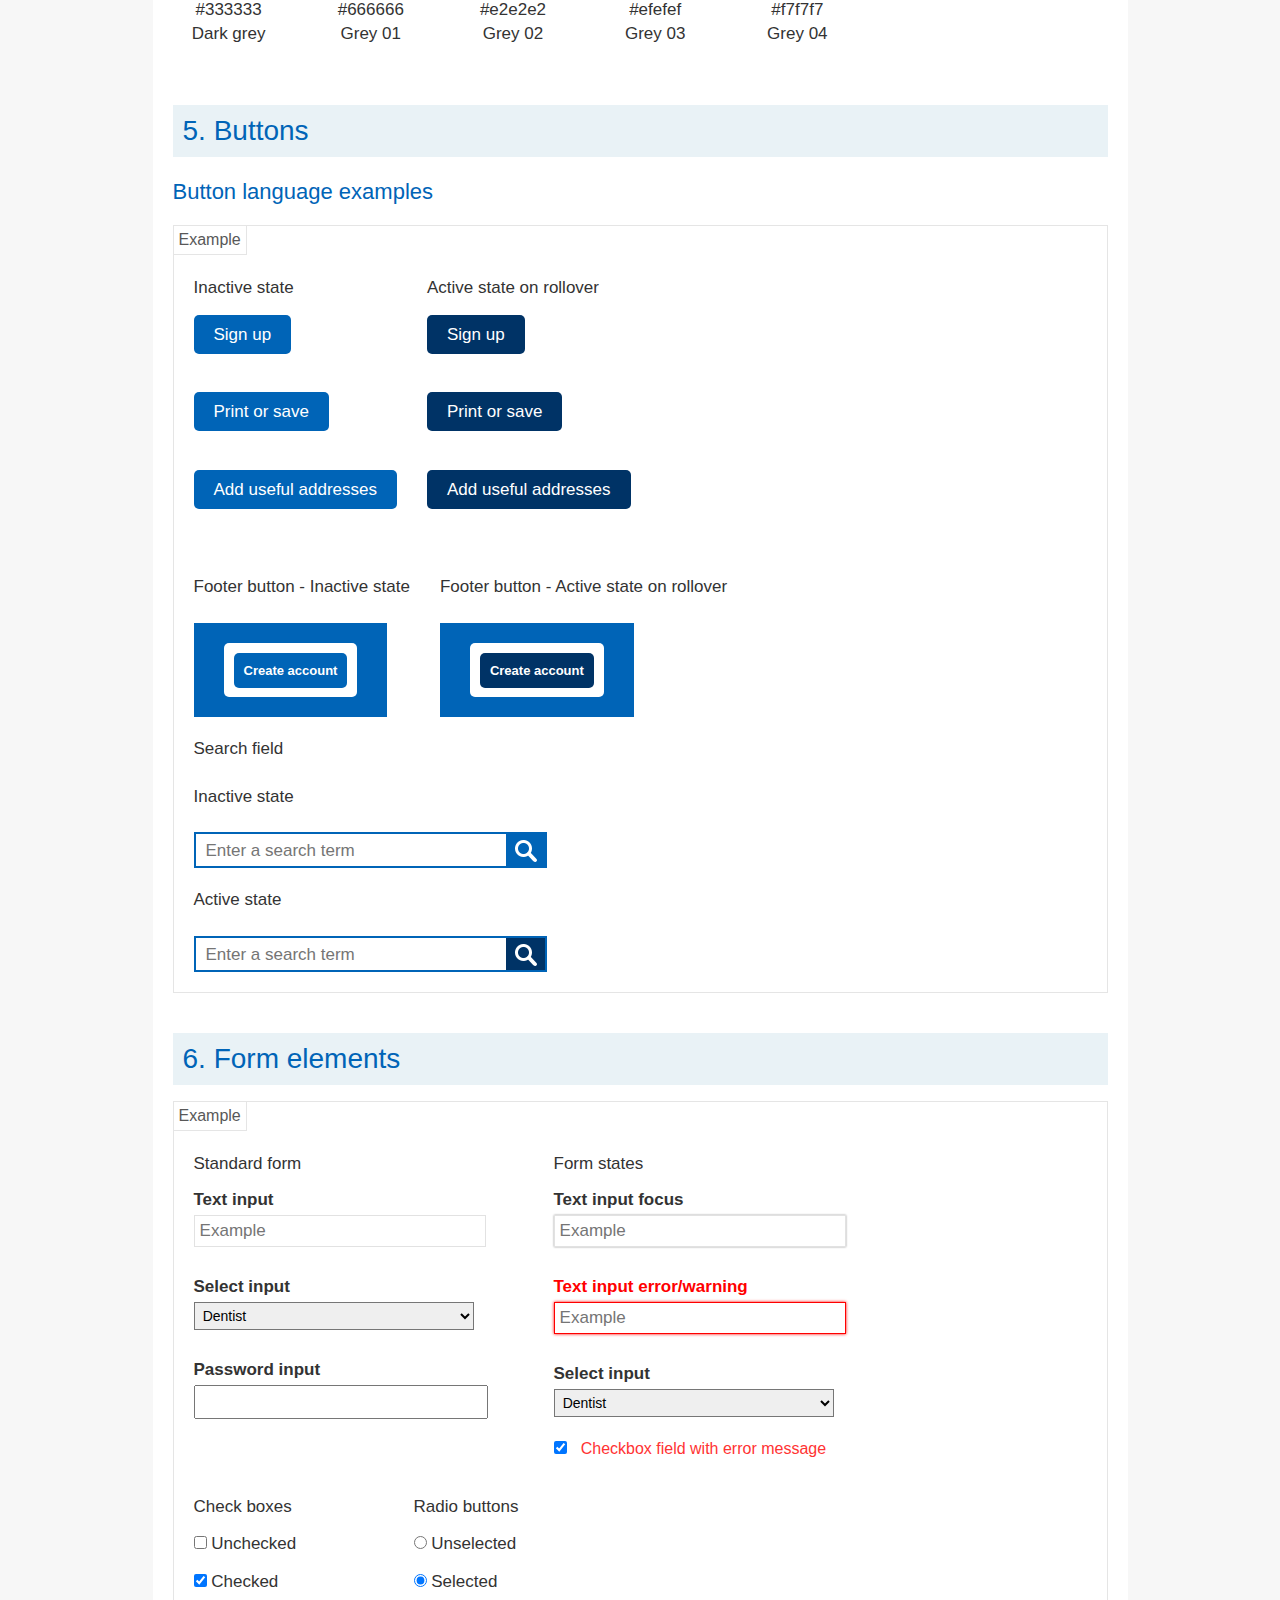
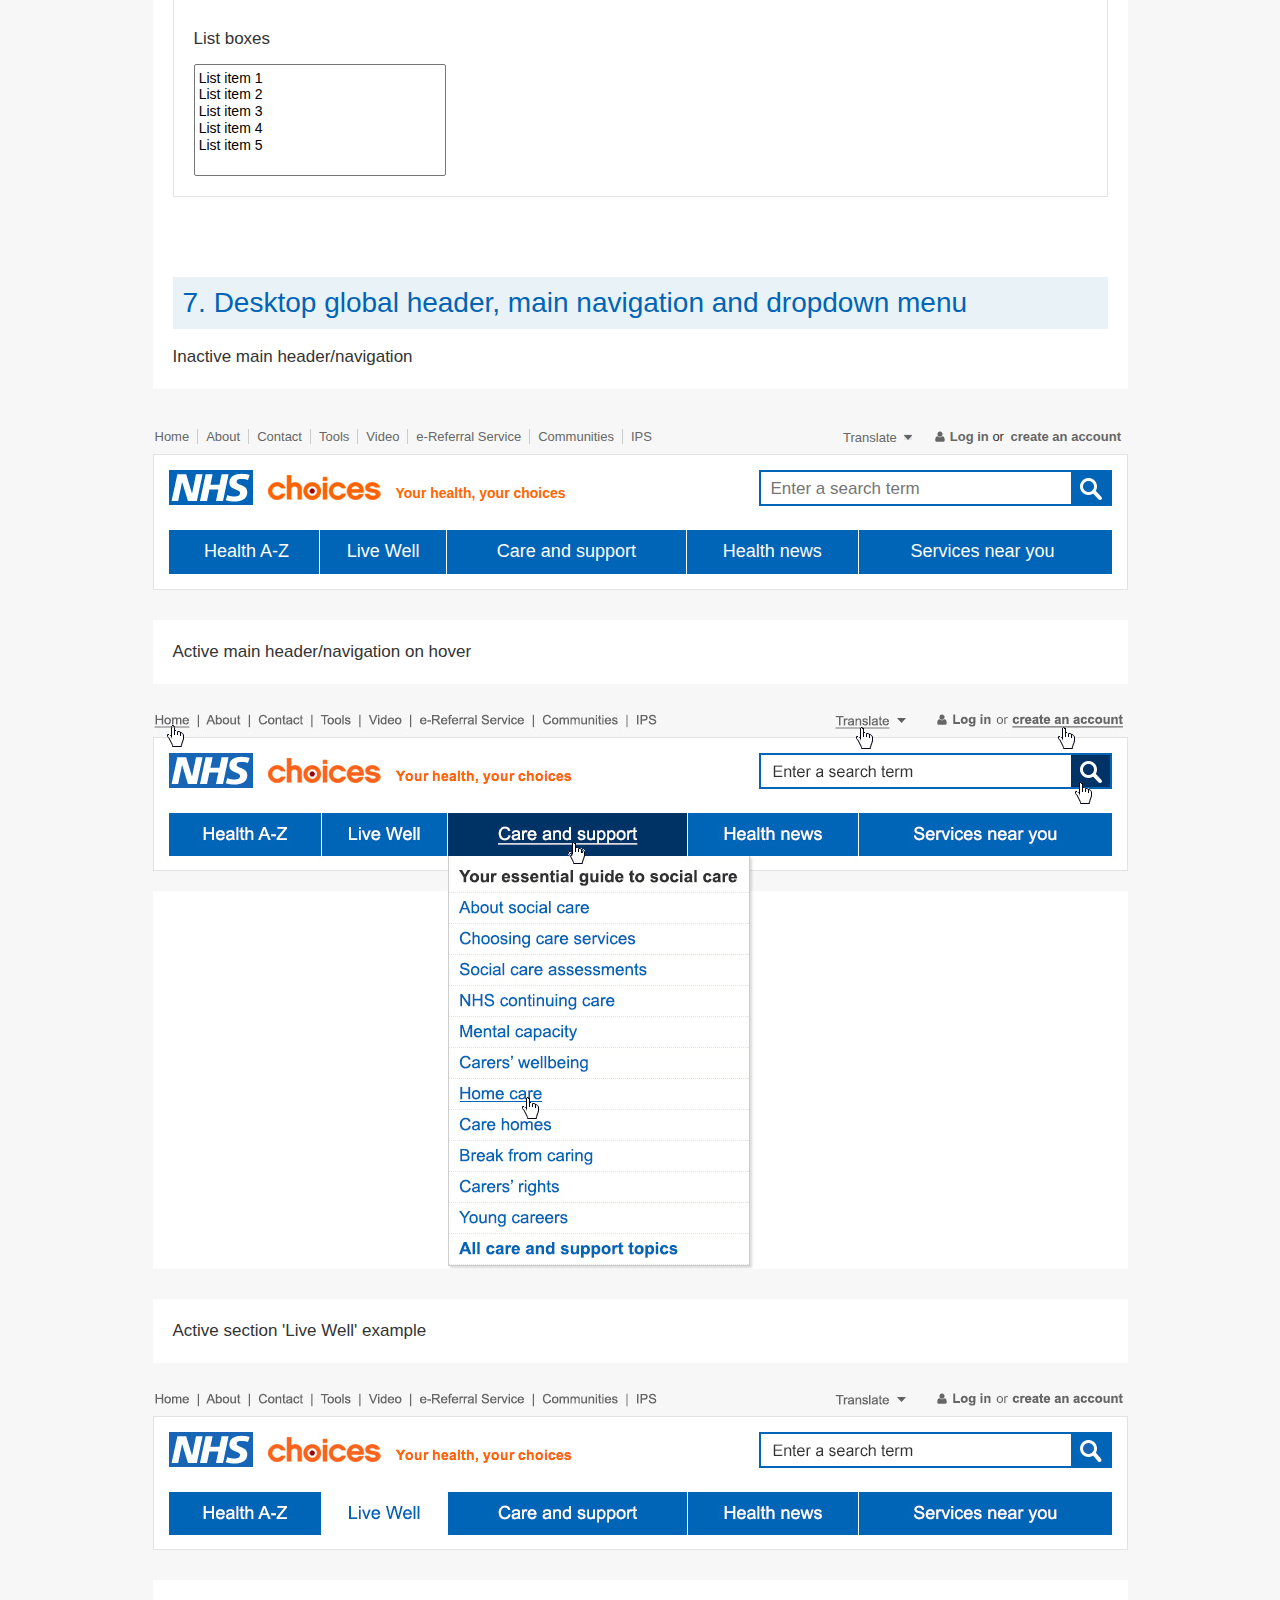
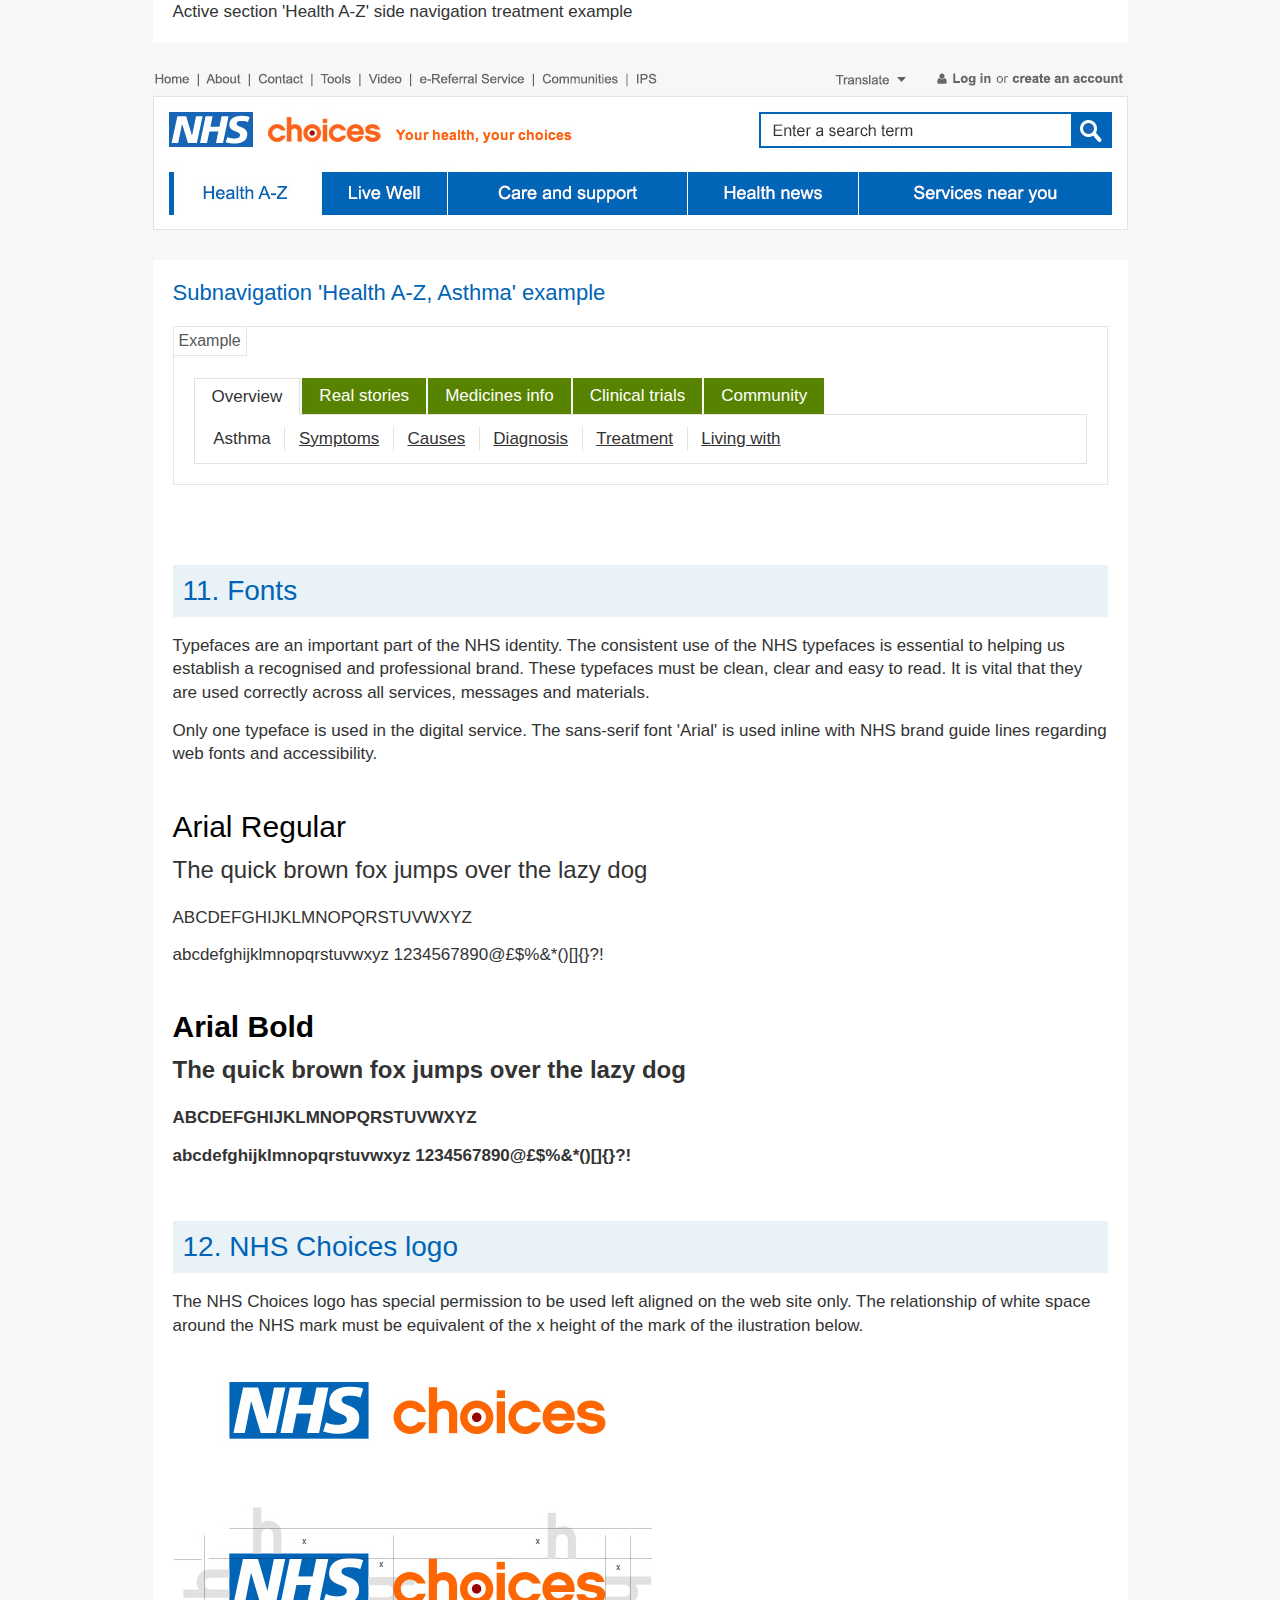
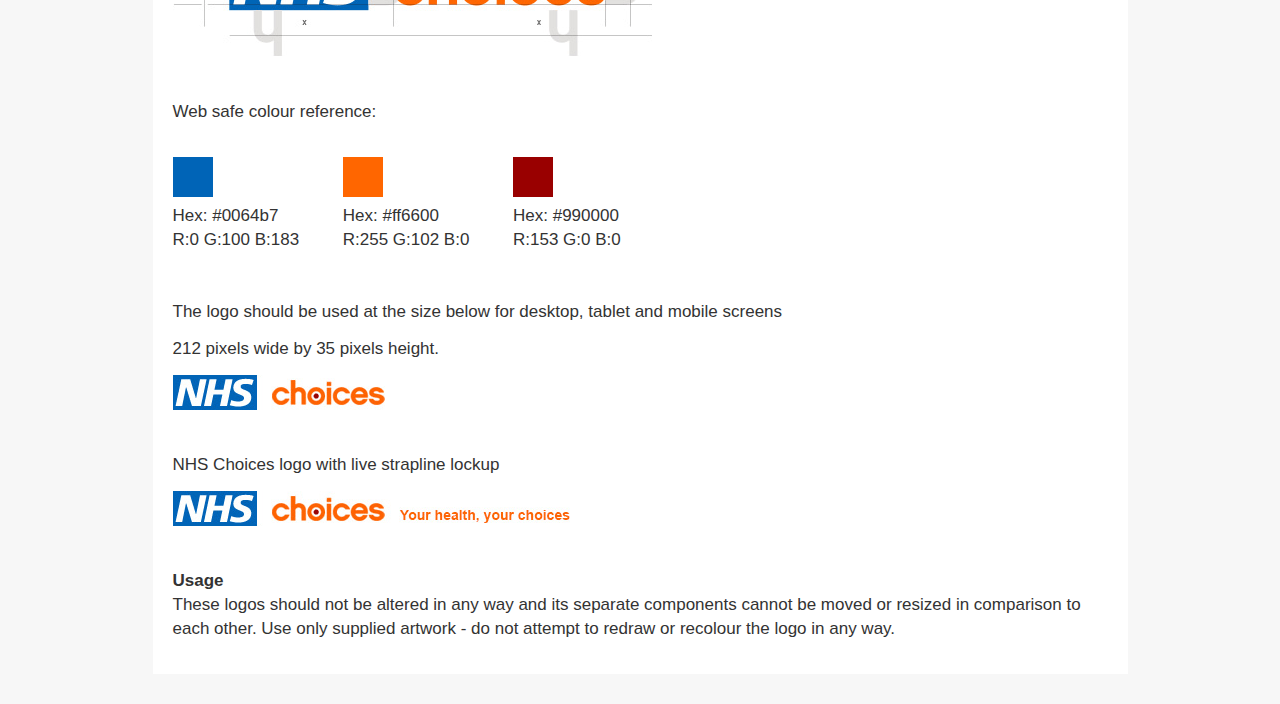
==== commit 44ab53f1: ":sparkles: Added global header and navigation section" ====
--- a/index.html
+++ b/index.html
@@ -187,7 +187,8 @@
 		<p>The following is a layout for the desktop view. There is a breakpoint at 640px where the side content moved to be underneath the main content column.</p>
 	</div>
 </div>
-<div class="wrap nomargintop">
+
+<div class="wrap nomargintop nomarginbottom">
 	<p class="nopaddingbottom"><img src="img/layout.jpg" alt="layout" /></p>
 	<div class="content-wrap">
 		<h2 id="images" class="header--styleguide header--section">3. Images</h2>
@@ -554,8 +555,245 @@
 				</select>
 			</div>
 
-
-		</div>
+		</div>
+
+	</div>
+</div>
+
+<div class="wrap nomargintop nomarginbottom">
+	<div class="content-wrap">
+		<h2 id="header" class="header--styleguide header--section">7. Desktop global header, main navigation and dropdown menu</h2>		
+		<p class="nopaddingbottom">Inactive main header/navigation</p>
+	</div>
+</div>
+
+<div class="wrap">
+
+	<div class="topnavwrap clear">
+		<ul class="info-nav">
+			<li class="first"><a accesskey="1" href="http://www.nhs.uk/Pages/HomePage.aspx">Home</a></li>
+			<li><a href="http://www.nhs.uk/aboutNHSChoices/Pages/AboutNHSChoices.aspx">About</a></li>
+			<li><a accesskey="9" href="http://www.nhs.uk/aboutNHSChoices/Pages/ContactUs.aspx">Contact</a></li>
+			<li><a href="http://www.nhs.uk/tools/pages/toolslibrary.aspx">Tools</a></li>
+			<li><a href="/video/pages/MediaLibrary.aspx">Video</a></li>
+			<li><a href="https://www.ebs.ncrs.nhs.uk/">e-Referral Service</a>
+			<li><a href="http://www.healthunlocked.com/nhschoices/">Communities</a>
+			<li class="last"><a href="http://www.nhs.uk/ipg/Pages/IPStart.aspx">IPS</a>
+		</ul>
+		<div class="tab-login anonymous-login"> 
+			<ul class="translate"> 
+				<li class="translate-item"><a class="translate-text" href="http://www.nhs.uk/pages/languagehub.aspx">Translate</a></li>
+			</ul>
+			<ul class="personal-header clear">
+				<li class="logged-out"><a href="http://www.nhs.uk/Personalisation/Login.aspx">Log in</a>&nbsp;or</li>
+				<li class="create-account"><a href="http://www.nhs.uk/Personalisation/Registration.aspx">create an account</a></li>
+			</ul>
+		</div>
+	</div>
+
+	<div class="header main-header">
+  		<div class="heading">
+      		<h1><img width="212" height="35" alt="NHS Choices" src="img/logo.gif"><span>Your health, your choices</span></h1>
+  		</div>
+  		<p class="hidden"><strong>Information navigation</strong></p>
+	  <div class="searchbar">
+	    <form onsubmit="return NhsUk_OnSubmit();" action="http://www.nhs.uk/Search/Pages/Results.aspx" method="get" id="gs">
+    		<input type="hidden" name="___JSSniffer" id="___JSSniffer" value="true">
+			<fieldset>
+				<legend class="hidden">Search entire site</legend>	
+				<div id="IdSearchBoxContainer" class="search-inner">
+					<div id="search-results-container">
+						<label for="q"><span class="hidden">Enter a search term: </span><input type="text" maxlength="500" accesskey="4" placeholder="Enter a search term" name="q" id="q" autocomplete="off"></label>
+					</div>
+					<div class="submit-container">
+						<div class="submit">
+							<input type="submit" value="Search">
+						</div>
+					</div>
+				</div>
+			</fieldset>
+    	</form>
+	  </div>
+
+  	<div id="main-navigation" class="main-nav clear">
+    	<p class="hidden"><strong>Main navigation</strong></p>    
+    		<div id="ctl00_Header_mainNavigation">
+				<ul>
+					<li id="health-az-topnav" class="health-az"><a href="http://www.nhs.uk/Conditions/Pages/hub.aspx">Health A-Z</a>
+						<div>
+							<ul>
+								<li class="first"><span>Hundreds of conditions explained</span></li>
+								<li><a href="http://www.nhs.uk/Conditions/Arthritis">Arthritis<span class="hidden"> information</span></a></li>
+								<li><a href="http://www.nhs.uk/conditions/asthma">Asthma<span class="hidden"> information</span></a></li>
+								<li><a href="http://www.nhs.uk/Conditions/Back-pain">Back pain<span class="hidden"> information</span></a></li>
+								<li><a href="http://www.nhs.uk/Conditions/stress-anxiety-depression/Pages/low-mood-stress-anxiety.aspx">Stress, anxiety, depression<span class="hidden"> information</span></a></li>
+								<li><a href="http://www.nhs.uk/Conditions/Cancer-of-the-breast-female">Breast cancer<span class="hidden"> information</span></a></li>
+								<li><a href="http://www.nhs.uk/Conditions/pregnancy-and-baby/pages/pregnancy-and-baby-care.aspx">Pregnancy and baby<span class="hidden"> information</span></a></li>
+								<li><a href="http://www.nhs.uk/Conditions/Diabetes/Pages/Diabetes.aspx">Diabetes<span class="hidden"> information</span></a></li>
+								<li><a href="http://www.nhs.uk/Conditions/dementia-guide/Pages/about-dementia.aspx">Dementia<span class="hidden"> information</span></a></li>
+								<li><a href="http://www.nhs.uk/Conditions/Coronary-heart-disease">Heart disease<span class="hidden"> information</span></a></li>
+								<li><a href="http://www.nhs.uk/conditions/measles">Measles<span class="hidden"> information</span></a></li>
+								<li><a href="http://www.nhs.uk/Conditions/nhs-health-check/Pages/NHS-Health-Check.aspx">NHS Health Check<span class="hidden"> information</span></a></li>
+								<li><a href="http://www.nhs.uk/Conditions/vaccinations/Pages/vaccination-schedule-age-checklist.aspx">Vaccinations<span class="hidden"> information</span></a></li>
+								<li><a href="http://www.nhs.uk/CHQ/Pages/home.aspx"> Common health questions</a></li>
+								<li><a href="http://www.nhs.uk/symptomcheckers/pages/symptoms.aspx"> Symptom checkers</a></li>
+								<li class="last bold"><a href="http://www.nhs.uk/Conditions/Pages/BodyMap.aspx?Index=A"> All A-Z topics</a></li>
+							</ul>
+						</div>
+					</li>
+					<li id="livewell-topnav" class="livewell"><a href="http://www.nhs.uk/livewell/Pages/Livewellhub.aspx">Live Well</a>
+						<div>
+							<ul>
+								<li class="first"><span>Over 100 topics on healthy living</span></li>
+								<li><a href="http://www.nhs.uk/Livewell/alcohol">Alcohol<span class="hidden"> articles</span></a></li>
+								<li><a href="http://www.nhs.uk/LiveWell/c25k/Pages/couch-to-5k.aspx">Couch to 5K<span class="hidden"> articles</span></a></li>
+								<li><a href="http://www.nhs.uk/livewell/dentalhealth">Teeth and dentistry<span class="hidden"> articles</span></a></li>
+								<li><a href="http://www.nhs.uk/livewell/fitness">Fitness<span class="hidden"> articles</span></a></li>
+								<li><a href="http://www.nhs.uk/livewell/winterhealth/pages/fluandthefluvaccine.aspx">The flu jab<span class="hidden"> articles</span></a></li>
+								<li><a href="http://www.nhs.uk/livewell/healthy-eating">Healthy eating<span class="hidden"> articles</span></a></li>
+								<li><a href="http://www.nhs.uk/livewell/loseweight">Lose weight<span class="hidden"> articles</span></a></li>
+								<li><a href="http://www.nhs.uk/livewell/mentalhealth/Pages/Mentalhealthhome.aspx">Mental health<span class="hidden"> articles</span></a></li>
+								<li><a href="http://www.nhs.uk/Livewell/Pain/Pages/Painhome.aspx">Pain<span class="hidden"> articles</span></a></li>
+								<li><a href="http://www.nhs.uk/livewell/sexualhealth">Sexual health<span class="hidden"> articles</span></a></li>
+								<li><a href="http://www.nhs.uk/LiveWell/sleep/Pages/sleep-home.aspx">Sleep<span class="hidden"> articles</span></a></li>
+								<li><a href="http://www.nhs.uk/livewell/smoking">Stop smoking<span class="hidden"> articles</span></a></li>
+								<li><a href="http://www.nhs.uk/livewell/tiredness-and-fatigue">Tiredness<span class="hidden"> articles</span></a></li>
+								<li><a href="http://www.nhs.uk/tools/pages/toolslibrary.aspx">Health check tools</a></li>
+								<li class="last bold"><a href="http://www.nhs.uk/livewell/pages/topics.aspx">All Live Well topics</a></li>
+							</ul>
+						</div>
+					</li>
+					<li id="carers-topnav" class="carers"><a href="http://www.nhs.uk/Conditions/social-care-and-support-guide/Pages/what-is-social-care.aspx"> Care and support</a>
+						<div>
+							<ul>
+								<li class="first"><span>Your essential guide to social care</span></li>
+								<li><a href="http://www.nhs.uk/Conditions/social-care-and-support-guide/Pages/how-can-i-get-social-care-support.aspx">About social care</a></li>
+								<li><a href="http://www.nhs.uk/conditions/social-care-and-support-guide/Pages/choosing-care-services.aspx">Choosing care services</a></li>
+								<li><a href="http://www.nhs.uk/Conditions/social-care-and-support-guide/Pages/assessment-care-needs.aspx">Social care assessments</a></li>
+								<li><a href="http://www.nhs.uk/Conditions/social-care-and-support-guide/Pages/nhs-continuing-care.aspx">NHS continuing care</a></li>
+								<li><a href="http://www.nhs.uk/Conditions/social-care-and-support-guide/Pages/mental-capacity.aspx">Mental capacity</a></li>
+								<li><a href="http://www.nhs.uk/Conditions/social-care-and-support-guide/Pages/home-care.aspx">Home care</a></li>
+								<li><a href="http://www.nhs.uk/Conditions/social-care-and-support-guide/Pages/care-homes.aspx">Care homes</a></li>
+								<li><a href="http://www.nhs.uk/Conditions/social-care-and-support-guide/Pages/breaks-for-carers-respite-care.aspx">Breaks from caring</a></li>
+								<li><a href="http://www.nhs.uk/Conditions/social-care-and-support-guide/Pages/carers-rights-care-act-2014.aspx">Carers' rights</a></li>
+								<li><a href="http://www.nhs.uk/Conditions/social-care-and-support-guide/Pages/young-carers-rights.aspx">Young carers</a></li>
+								<li class="bold"><a href="http://www.nhs.uk/conditions/social-care-and-support-guide">All care and support topics</a></li>
+							</ul>
+						</div>
+					</li>
+					<li id="news-topnav" class="news"><a href="http://www.nhs.uk/News/Pages/NewsIndex.aspx" onclick="dcsMultiTrack('DCSext.HeaderMenuUrlClicked','/News/Pages/NewsIndex.aspx','WT.dl','121')"> Health news</a>
+						<div>
+							<ul>
+								<li class="first"><span>Health news stories unspun</span></li>
+								<li><a href="http://www.nhs.uk/news/pages/newsarticles.aspx?TopicId=Food%2fdiet">Diet and nutrition<span class="hidden"> news reports</span></a></li>
+								<li><a href="http://www.nhs.uk/news/pages/newsarticles.aspx?TopicId=Obesity">Obesity and weight loss<span class="hidden"> news reports</span></a></li>
+								<li><a href="http://www.nhs.uk/news/pages/newsarticles.aspx?TopicId=Neurology">Neurology and dementia<span class="hidden"> news reports</span></a></li>
+								<li><a href="http://www.nhs.uk/news/pages/newsarticles.aspx?TopicId=Lifestyle%2fexercise">Lifestyle and environment<span class="hidden"> news reports</span></a></li>
+								<li><a href="http://www.nhs.uk/news/pages/newsarticles.aspx?TopicId=Pregnancy%2fchild">Pregnancy and children<span class="hidden"> news reports</span></a></li>
+								<li><a href="http://www.nhs.uk/news/pages/newsarticles.aspx?TopicId=Cancer">Cancer<span class="hidden"> news reports</span></a></li>
+								<li><a href="http://www.nhs.uk/news/pages/newsarticles.aspx?TopicId=Medication">Drugs and vaccines<span class="hidden"> news reports</span></a></li>
+								<li><a href="http://www.nhs.uk/news/pages/newsarticles.aspx?TopicId=Heart%2flungs">Heart and lungs<span class="hidden"> news reports</span></a></li>
+								<li><a href="http://www.nhs.uk/news/pages/newsarticles.aspx?TopicId=Medical+practice">Medical practice<span class="hidden"> news reports</span></a></li>
+								<li><a href="http://www.nhs.uk/news/pages/newsarticles.aspx?TopicId=Older+people">Older people and ageing<span class="hidden"> news reports</span></a></li>
+								<li><a href="http://www.nhs.uk/news/pages/newsarticles.aspx?TopicId=Genetics%2fstem+cells">Genetics and stem cells<span class="hidden">  news reports</span></a></li>
+								<li><a href="http://www.nhs.uk/news/pages/newsarticles.aspx?TopicId=Mental+health">Mental health<span class="hidden"> news reports</span></a></li>
+								<li><a href="http://www.nhs.uk/news/pages/newsarticles.aspx?TopicId=Diabetes">Diabetes<span class="hidden"> news reports</span></a></li>
+								<li><a href="http://www.nhs.uk/news/pages/newsarticles.aspx?TopicID=QA+articles">Topical questions and answers</a></li>
+								<li><a href="http://www.nhs.uk/news/pages/newsarticles.aspx?TopicId=Special+reports"> Special reports</a></li>
+								<li class="bold"><a href="http://www.nhs.uk/news">All Behind the Headlines news</a></li>
+							</ul>
+						</div>
+					</li>
+					<li id="find-services-topnav" class="find-services"><a href="http://www.nhs.uk/service-search">Services near you</a>
+						<div>
+							<ul>
+								<li class="topnav-first"><p class="topnav-image"><img alt=" its your choice" src="img/its-your-choice.gif"></p><p class="topnav-heading">Don't miss out ...</p><p>Exercise your right to choice in the NHS</p><p class="topnav-link"><a href="http://www.nhs.uk/choiceinthenhs/Pages/choicehome.aspx">Learn about patient choice now</a></p></li>
+								<li><a href="http://www.nhs.uk/Service-Search/Accident-and-emergency-services/LocationSearch/428">A&amp;E<span class="hidden"> search</span></a></li>
+								<li><a href="http://www.nhs.uk/Service-Search/Hospital/LocationSearch/7/Hospitals">Hospitals<span class="hidden"> search</span></a></li>
+								<li><a href="http://www.nhs.uk/Service-Search/GP/LocationSearch/4">GPs<span class="hidden"> search</span></a></li>
+								<li><a href="http://www.nhs.uk/Service-Search/Dentist/LocationSearch/3">Dentists<span class="hidden">search</span></a></li>
+								<li><a href="http://www.nhs.uk/Service-Search/Pharmacy/LocationSearch/10">Pharmacies<span class="hidden"> search</span></a></li>
+								<li><a href="http://www.nhs.uk/Service-Search/Care-homes-and-care-at-home/LocationSearch/11">Home care and care homes<span class="hidden"> search</span></a></li>
+								<li><a href="http://www.nhs.uk/Service-Search/Care at home/LocationSearch/1833">Care homes and care at home<span class="hidden"> search</span></a></li>
+								<li><a href="http://www.nhs.uk/Service-Search/Maternity-service/LocationSearch/1802">Maternity<span class="hidden"> search</span></a></li>
+								<li><a href="http://www.nhs.uk/Service-Search/Depression/LocationSearch/288">Depression<span class="hidden"> search</span></a></li>
+								<li><a href="http://www.nhs.uk/Service-Search/Alcohol-addiction/LocationSearch/1805">Alcohol<span class="hidden"> search</span></a></li>
+								<li><a href="http://www.nhs.uk/Service-Search/Sexual-health-services/LocationSearch/1847">Sexual health<span class="hidden"> search</span></a></li>
+								<li><a href="http://www.nhs.uk/Service-Search/Hospital/LocationSearch/7/Consultants">Consultants<span class="hidden"> search</span></a></li>
+								<li><a href="http://www.nhs.uk/Service-Search/Stop-smoking-services/LocationSearch/1846">Stop smoking services</a></li>
+								<li><a href="http://www.nhs.uk/Service-Search/Urgent-Care/LocationSearch/0">Urgent care services</a></li>
+								<li class="last bold"><a href="http://www.nhs.uk/Service-Search/Services">All directories</a></li>
+							</ul>
+						</div>
+					</li>
+				</ul>
+			</div>
+
+		</div>
+  
+	</div>
+
+</div>
+
+<div class="wrap nomargintop zindex">
+	<div class="content-wrap">
+		<p class="nopaddingbottom">Active main header/navigation on hover</p>
+	</div>
+	<p class="margintop30 nopaddingbottom"><img src="img/header-active.gif" alt="" /></p>
+</div>
+
+<div class="wrap nomarginbottom">
+	<div class="content-wrap">
+		<p class="nopaddingbottom">Active section 'Live Well' example</p>
+	</div>
+	<p class="margintop30 nopaddingbottom"><img src="img/header-active-livewell.gif" alt="" /></p>
+</div>
+
+<div class="wrap">
+	<div class="content-wrap">
+		<p class="nopaddingbottom">Active section 'Health A-Z' side navigation treatment example</p>
+	</div>
+	<p class="margintop30 nopaddingbottom"><img src="img/header-active-healthaz.gif" alt="" /></p>
+</div>
+
+<div class="wrap nomarginbottom">
+	<div class="content-wrap">
+		<h3 class="header--styleguide header--styleguide--h3 nomargintop">Subnavigation 'Health A-Z, Asthma' example</h3>		
+	
+
+<div class="example healthaz">
+	<span>Example</span>
+	<div class="tabs-nav">
+		<ul class="tabs clear">
+			<li class="active"><span class="active-text">Overview</span></li>
+			<li><span><a href="http://www.nhs.uk/Conditions/Asthma/Pages/Olwensstory.aspx"><span class="hidden">Asthma </span>Real stories</a></span></li>
+			<li><span><a href="http://www.nhs.uk/Conditions/Asthma/Pages/MedicineGuidePage.aspx"><span class="hidden">Asthma </span>Medicines info</a></span></li>
+			<li><span><a href="http://www.nhs.uk/Conditions/Asthma/Pages/clinical-trial.aspx"><span class="hidden">Asthma </span>Clinical trials</a></span></li>
+			<li><span><a href="http://www.nhs.uk/Conditions/Asthma/Pages/Community.aspx"><span class="hidden">Asthma </span>Community</a></span></li>
+		</ul>
+	</div>
+	<ul class="sub-nav clear">
+		<li class="active"><span class="active-text">Asthma</span></li>
+		<li><span><a href="http://www.nhs.uk/Conditions/Asthma/Pages/Symptoms.aspx"><span class="hidden">Asthma </span>Symptoms</a></span></li>
+		<li><span><a href="http://www.nhs.uk/Conditions/Asthma/Pages/Causes.aspx"><span class="hidden">Asthma </span>Causes</a></span></li>
+		<li><span><a href="http://www.nhs.uk/Conditions/Asthma/Pages/Diagnosis.aspx"><span class="hidden">Asthma </span>Diagnosis</a></span></li>
+		<li><span><a href="http://www.nhs.uk/Conditions/Asthma/Pages/Treatment.aspx"><span class="hidden">Asthma </span>Treatment</a></span></li>
+		<li><span><a href="http://www.nhs.uk/Conditions/Asthma/Pages/living-with.aspx"><span class="hidden">Asthma </span>Living with</a></span></li>
+	</ul>
+</div>
+
+
+
+
+
+
+	</div>
+</div>
+
+
+
+<div class="wrap nomargintop wrap-fonts">
+	<div class="content-wrap">
 
 		<h2 id="fonts" class="header--styleguide header--section">11. Fonts</h2>
 		<p>Typefaces are an important part of the NHS identity. The consistent use of the NHS typefaces is essential to helping us establish a recognised and professional brand. These typefaces must be clean, clear and easy to read. It is vital that they are used correctly across all services, messages and materials.</p>
--- a/css/styleguide.css
+++ b/css/styleguide.css
@@ -27,6 +27,7 @@
 .nomargintop {margin-top:0 !important;}
 .margintop20 {margin-top:20px !important;}
 .margintop30 {margin-top:30px !important;}
+.paddingbottom20 {padding-bottom:20px;}
 .livewell h1 {margin-left:.4em;}
 .livewell .row .two {margin-right:0; width:56.9em;}
 .livewell .col {margin:0;}
@@ -119,11 +120,44 @@
 .formelements span.error {background:none; border:0; display:inline; margin:auto; position:relative; padding:0;}
 .formelements .multipleselect {width:18em;}
 /* fonts */
+.wrap-fonts {z-index:-1;}
 .fontsheader {color:#000; font-size:3em;}
 .fontsize24 {font-size:2.4em;}
 /* logo */
 .colour-logo ul li {text-align:left; width:15%;}
 .colour-logo span {height:40px; width:40px;}
+/* header */
+.header h1 {margin-bottom:0;}
+ul.translate {margin:0 20px 0 0;}
+a.translate-text {background:url(../img/translate-sprite.gif) right 1px no-repeat; color:#666; float:left; font-size:13px; font-weight:normal; padding-right:18px; text-decoration:none;}
+a.translate-text:hover, a.translate-text:active, a.translate-text:focus {text-decoration:underline;}
+ul.personal-header {margin:0;}
+ul.personal-header li.logged-out, ul.personal-header li.logged-in {background-image:url(../img/login.png);}
+.header.main-header {border:1px solid #e2e2e2; margin:0 0 20px 0; padding:15px;}
+.header.main-header .searchbar {float:right;}
+.header.main-header .main-nav ul {margin:0;}
+.main-nav li li {margin-bottom:0;}
+.zindex {z-index:-1;}
+.healthaz .tabs-nav {padding:0; width:100% !important;}
+.healthaz .sub-nav {background:#fff !important; padding:1.2em 0; margin:0; width:100% !important;}
+.healthaz ul.tabs {display:table; font-size:1.7em; margin:0; table-layout:fixed; width:100%;}
+.healthaz ul.tabs:after {content:none;}
+.healthaz ul.tabs li {background:#016799; background:#06c; background:#1966b5; background:#578300; border-left:2px solid #f7f7f7; bottom:-1px; line-height:1.5em; margin-right:0; position:relative; text-align:center;}
+.healthaz ul.tabs li a {display:block; font-weight:normal; padding:.3em 1em;}
+.healthaz ul.tabs li a:hover, .healthaz ul.tabs li a:focus {background:#360;}
+.healthaz ul.tabs li a:active {background:#fff; color:#333;}
+.healthaz ul.tabs li.active {background:#fff; border:1px solid #e2e2e2; border-bottom:0; margin-left:2px; padding:.3em 1em;}
+.healthaz ul.tabs li.active .active-text {color:#333; font-weight:normal; padding:0;}
+.healthaz ul.tabs li:first-child {border-left:0; margin-left:0;}
+.healthaz ul.tabs li.active:first-child {border-left:1px solid #e2e2e2;}
+.healthaz .sub-nav {border:1px solid #e2e2e2; -moz-box-sizing:border-box; box-sizing:border-box; -webkit-box-sizing:border-box;}
+.healthaz .sub-nav li {border-left:1px solid #e2e2e2; display:block; float:left; margin-bottom:0; width:auto;}
+.healthaz .sub-nav li:first-child {border-left:0; margin-left:.3em;}
+.healthaz .sub-nav li a {background:transparent; color:#333; padding:0; text-decoration:underline; white-space:nowrap;}
+.healthaz .sub-nav li a:hover {text-decoration:none;}
+.healthaz .sub-nav li a, .healthaz .sub-nav li span {line-height:1em;}
+.example.healthaz li span {border:0; display:inline; font-size:inherit; margin-left:0; margin-top:0; padding:0; position:relative;}
+.example.healthaz .sub-nav li span {padding:0 .8em;}
 
 @media (max-width:640px) {
 	.wrap, .col-primary {width:auto !important;}
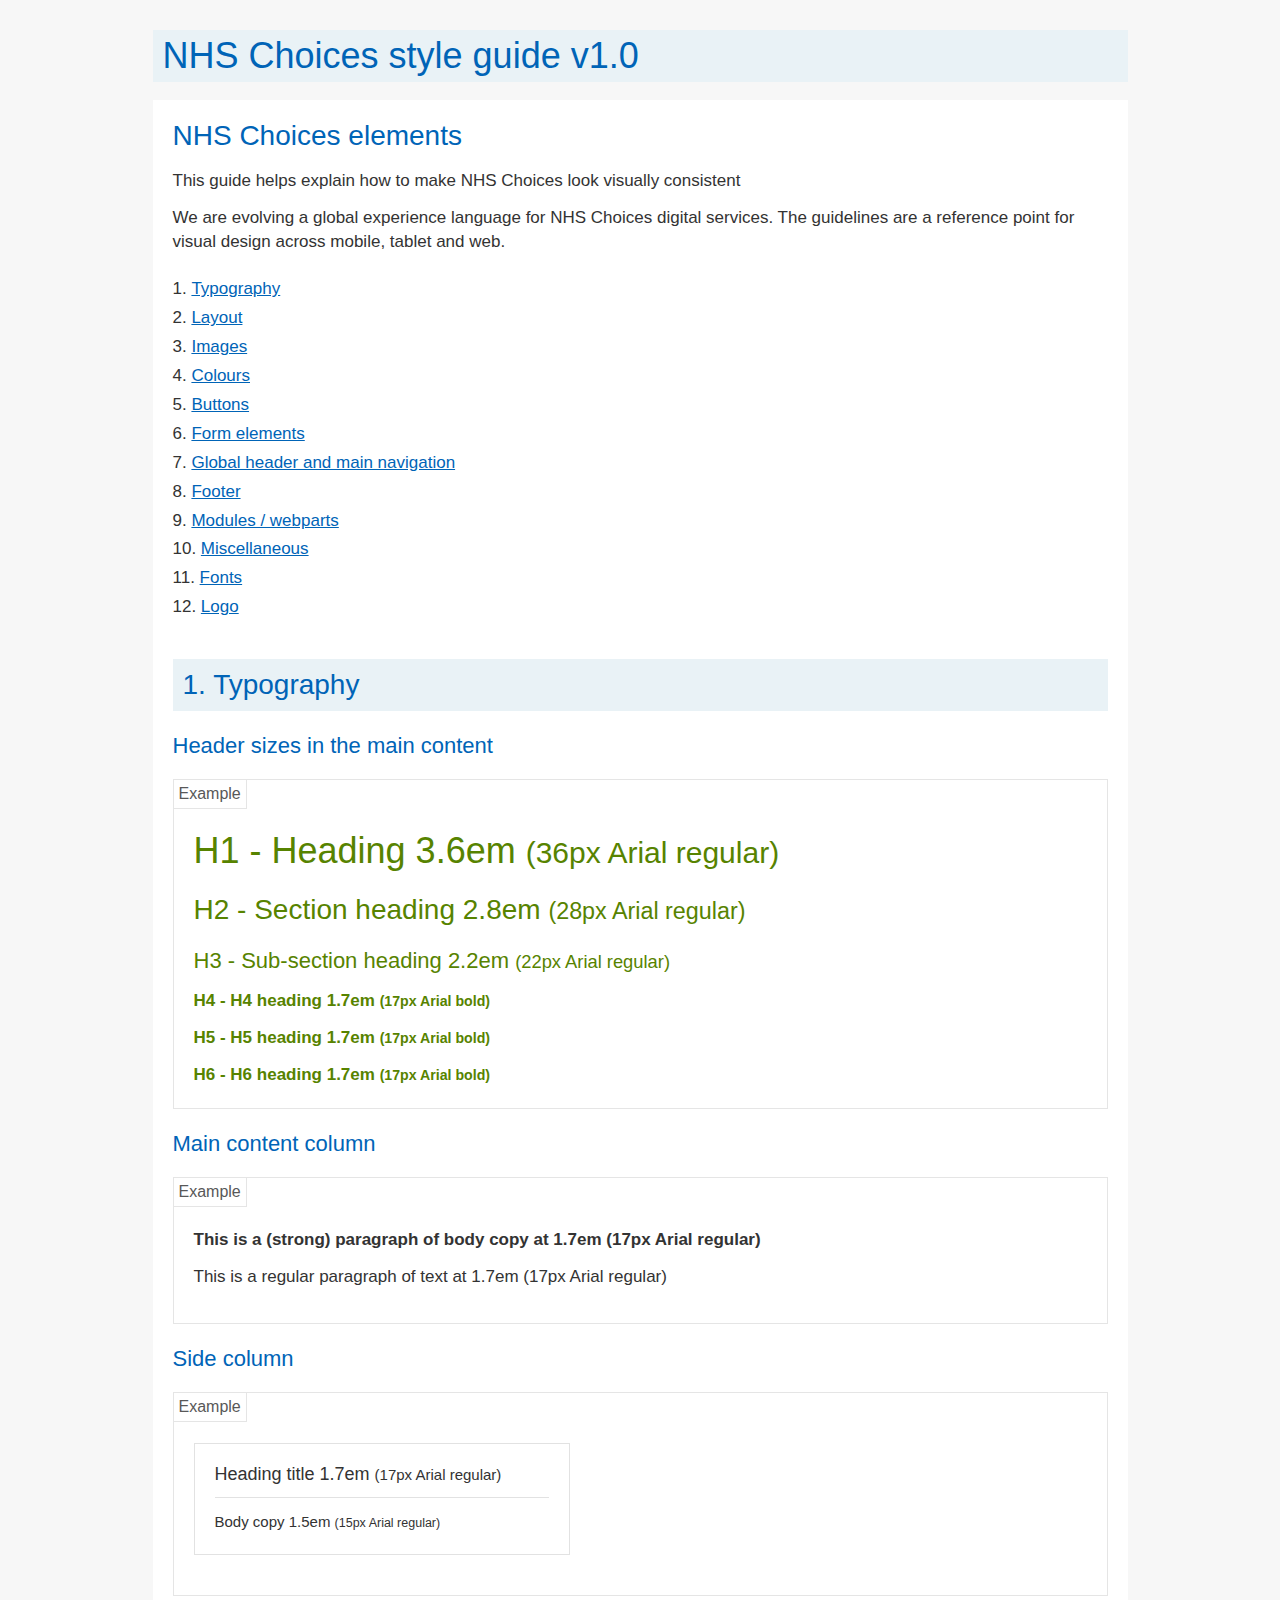
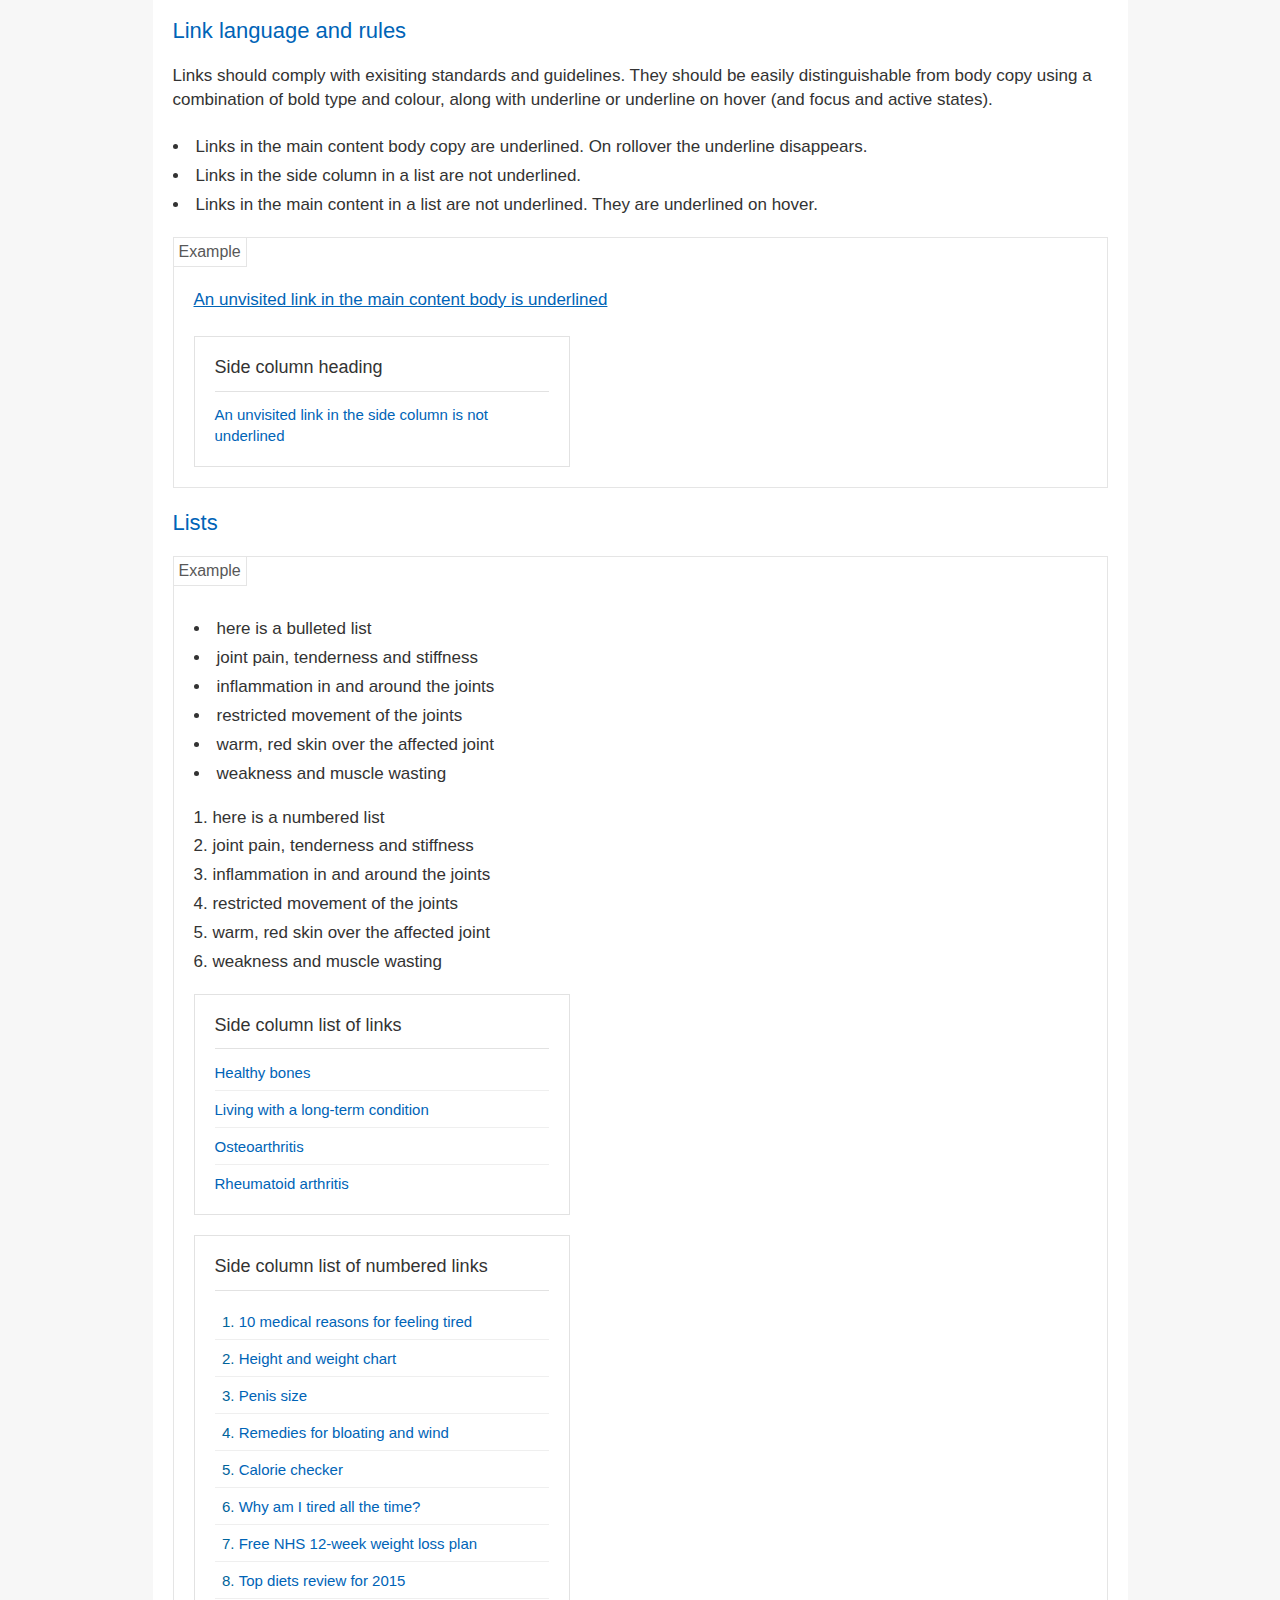
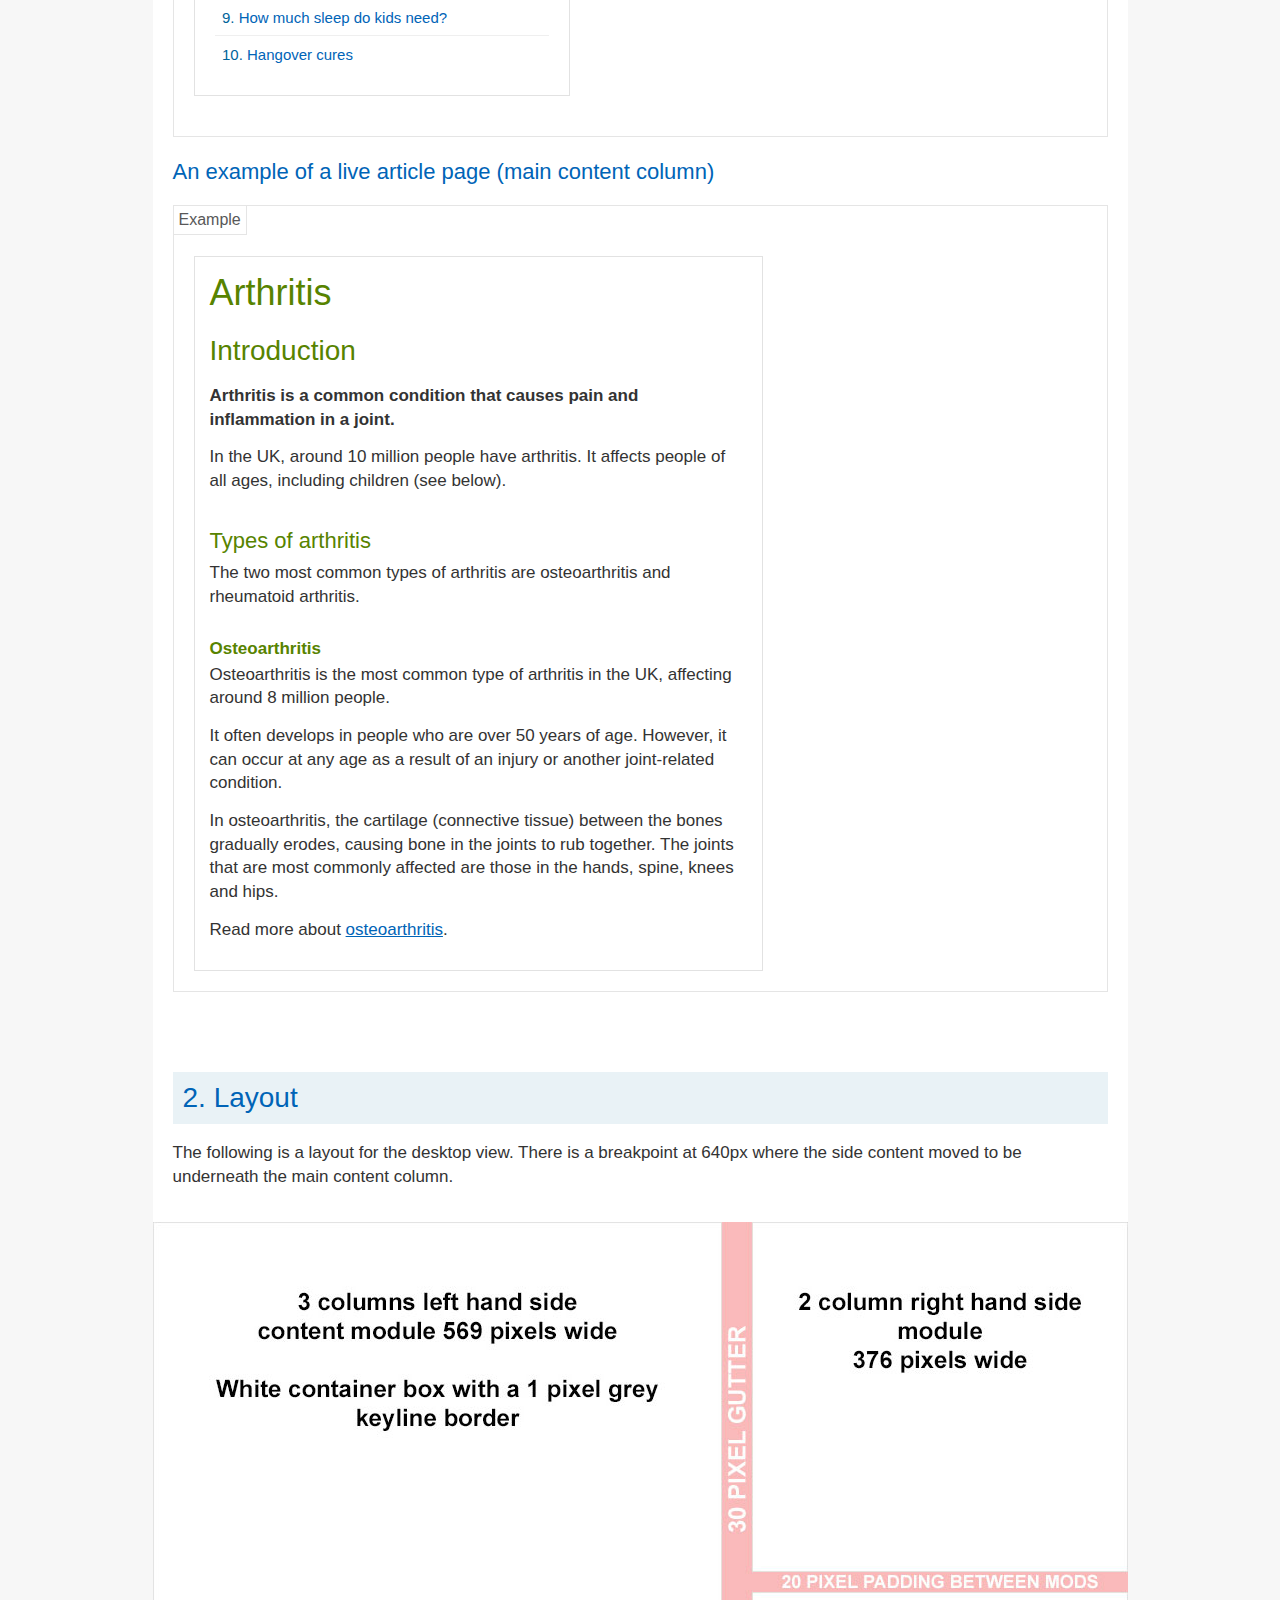
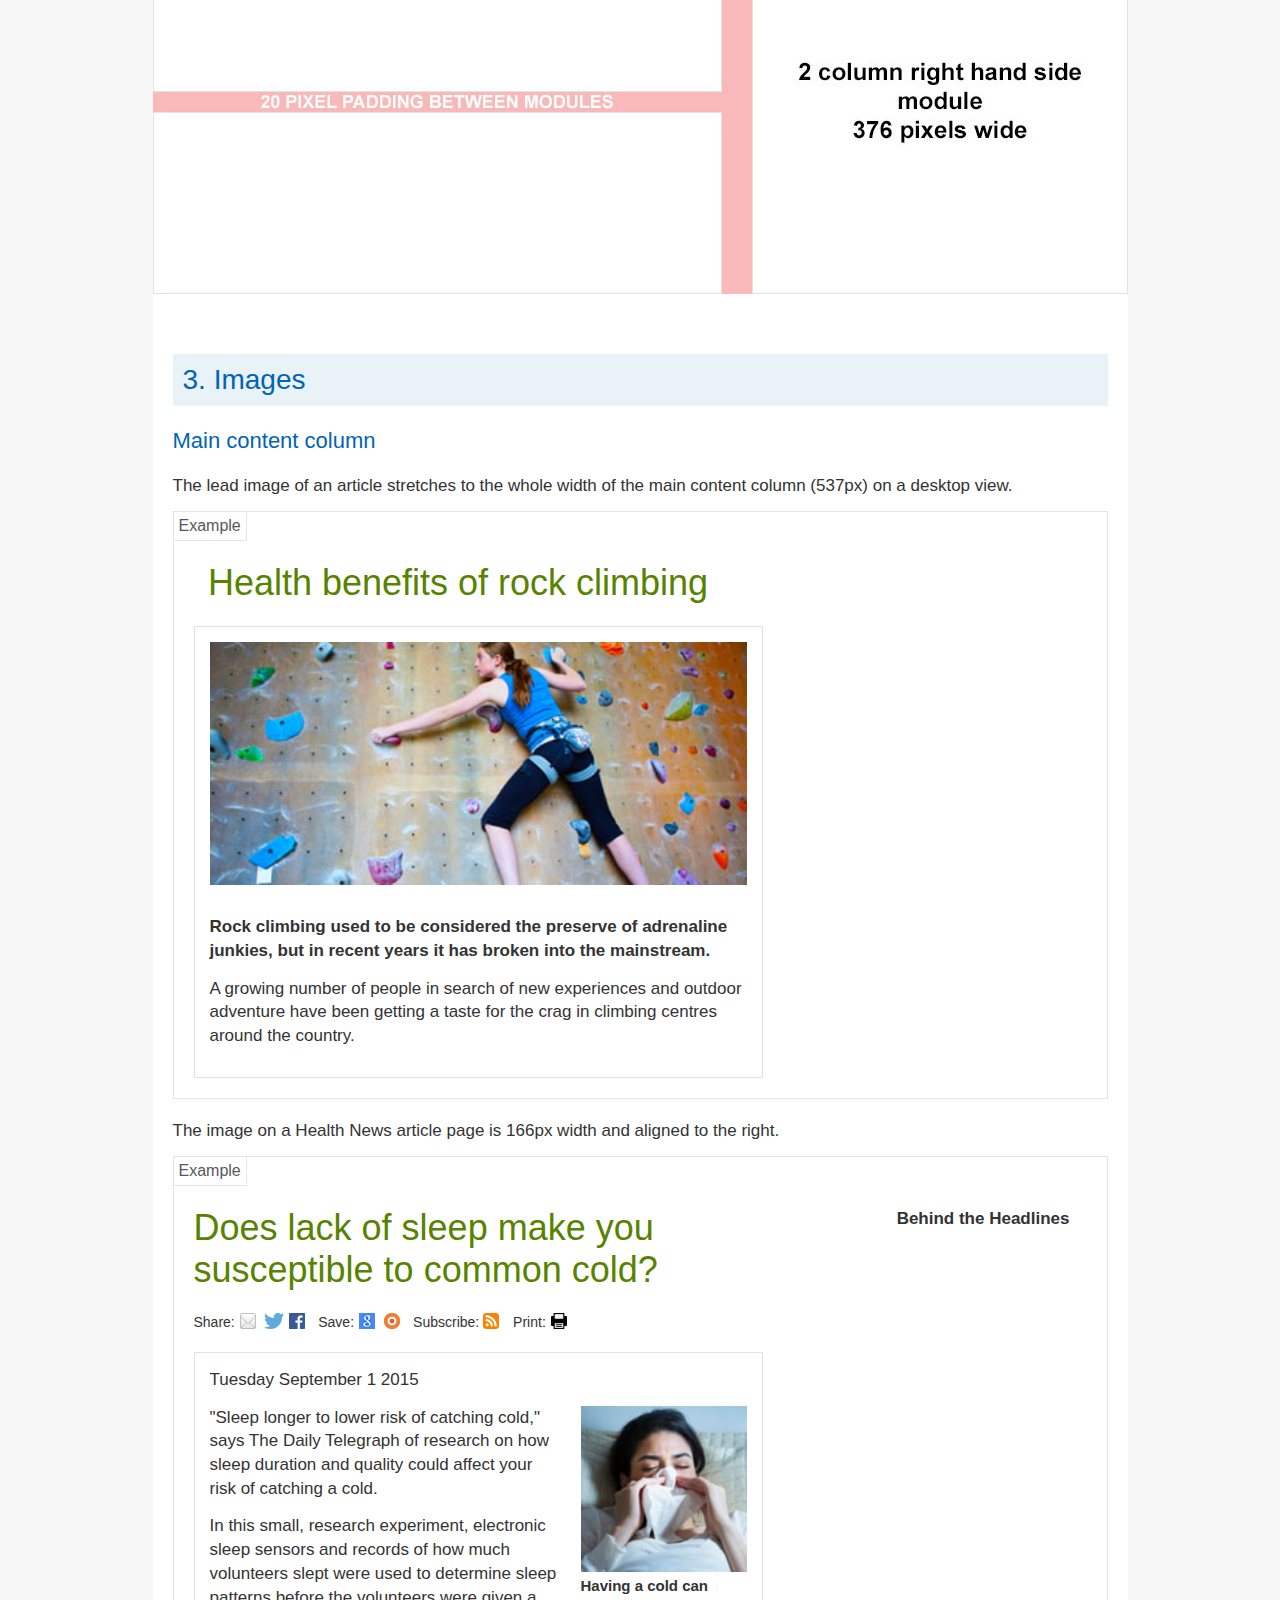
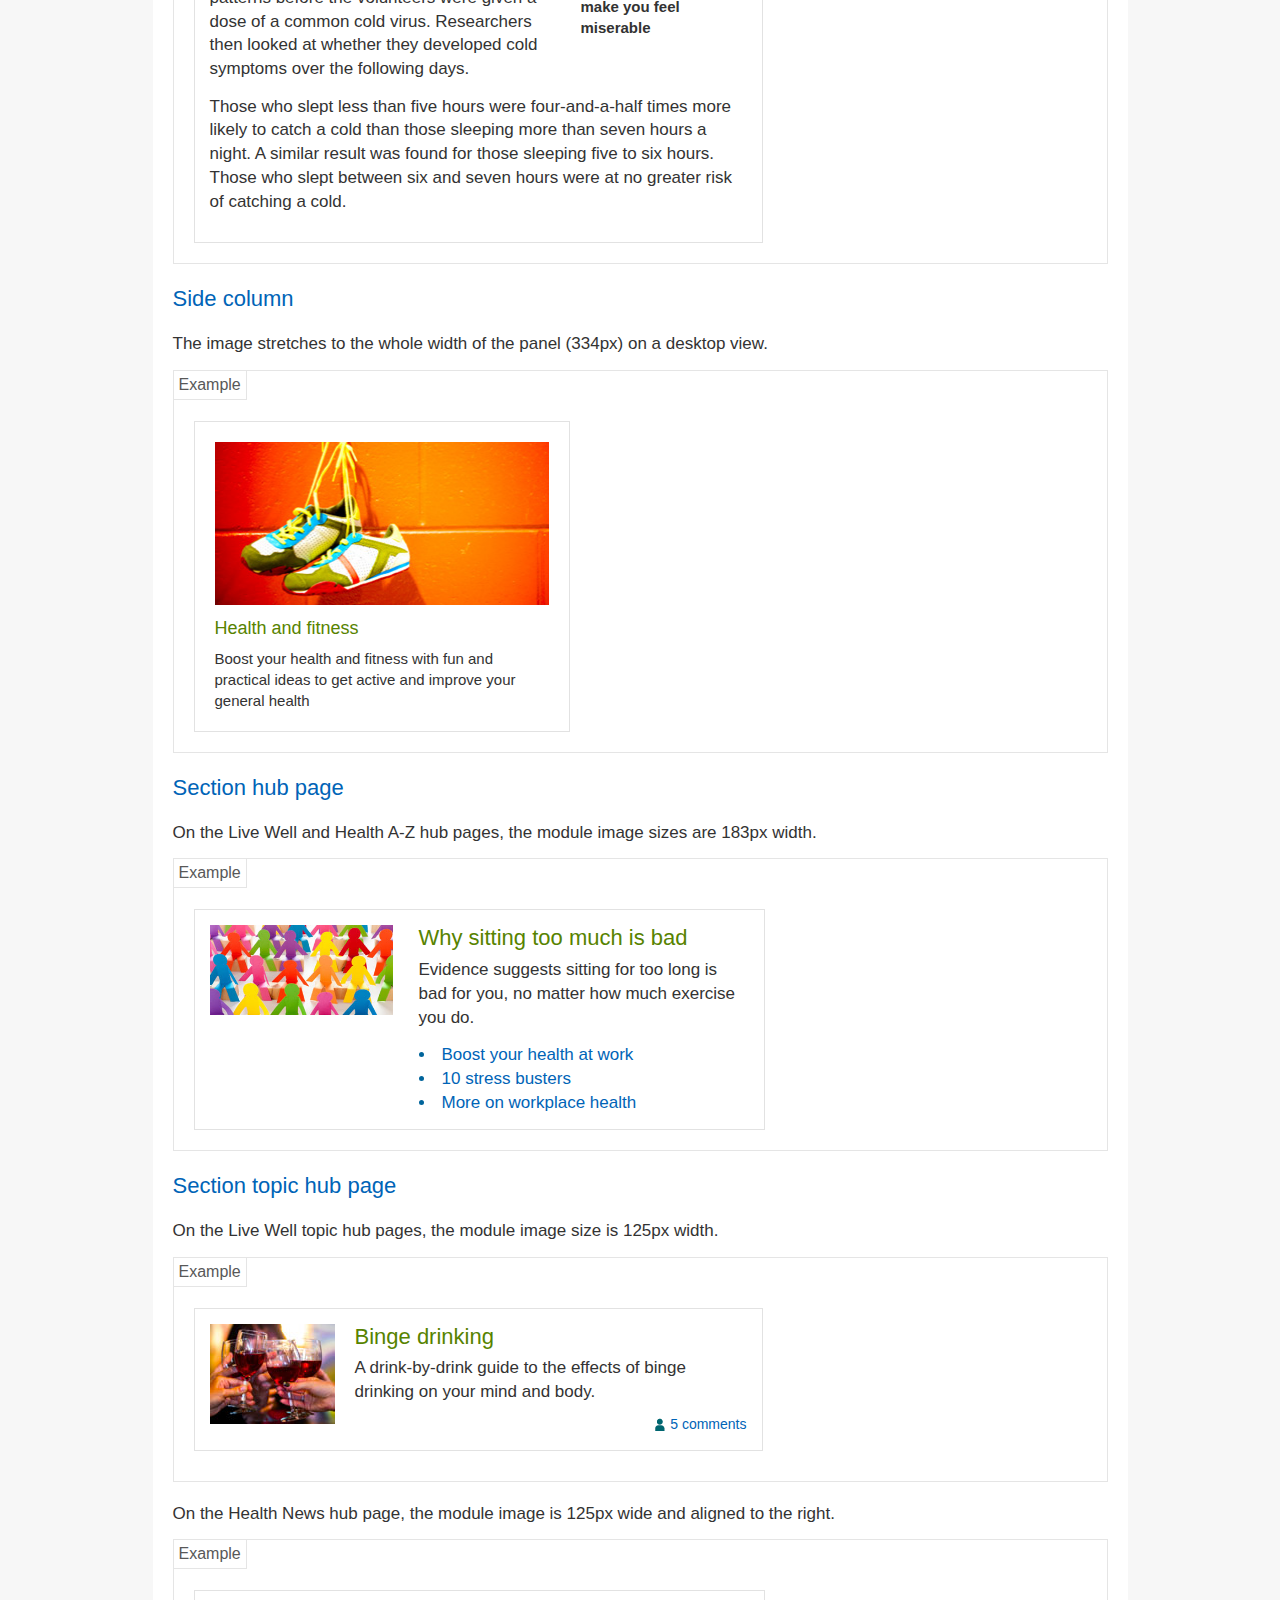
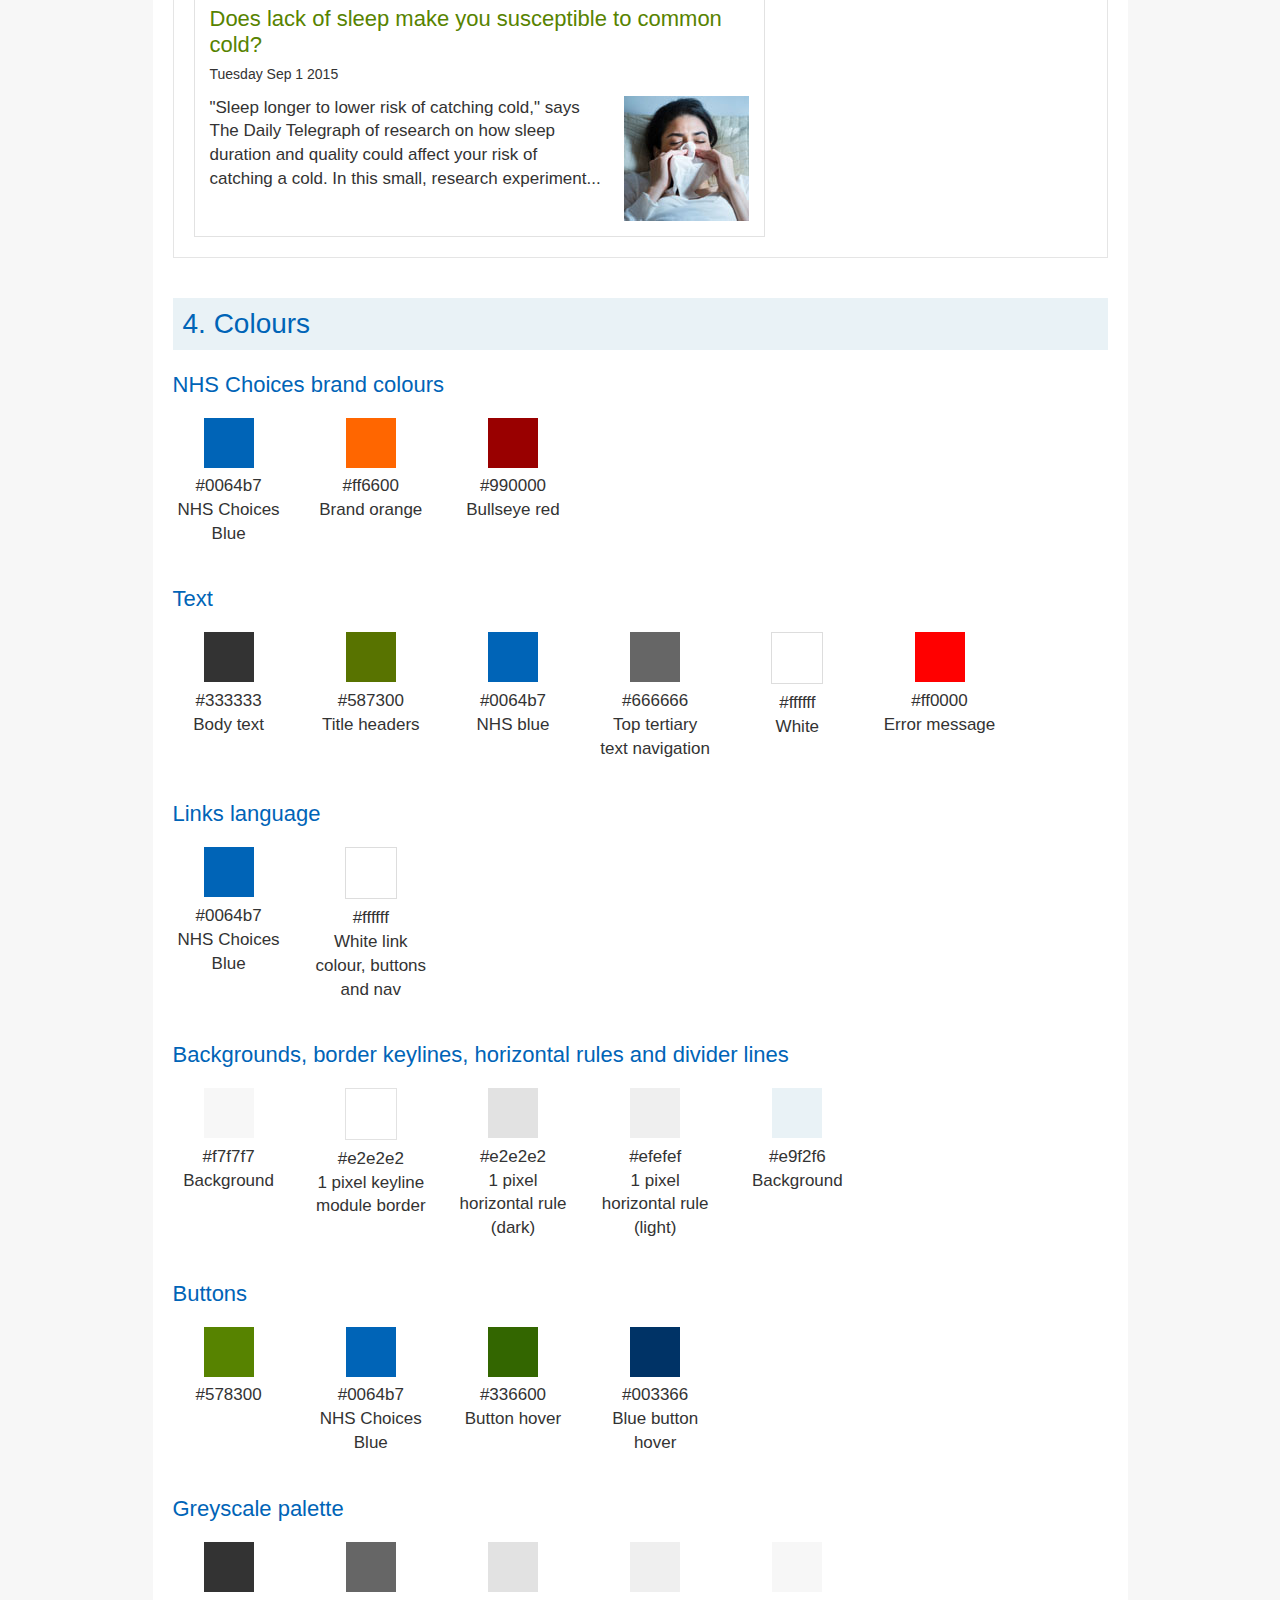
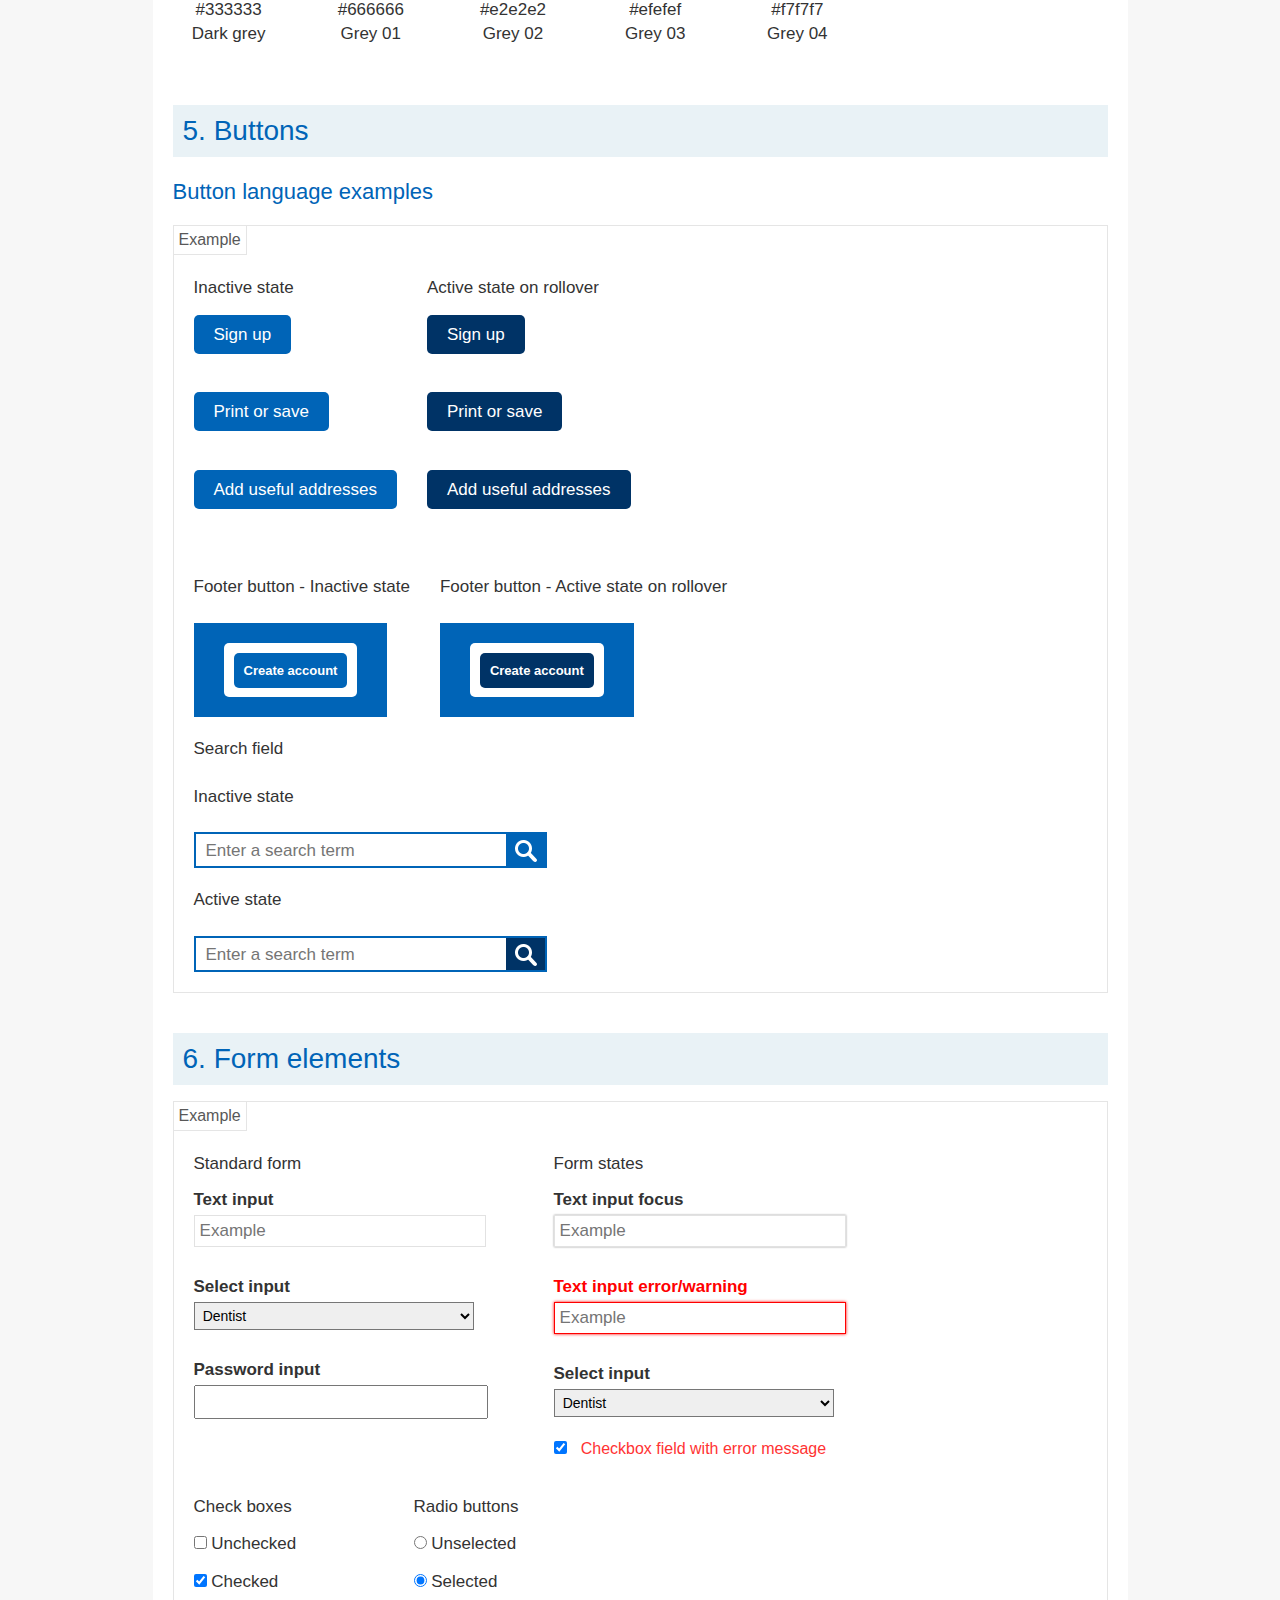
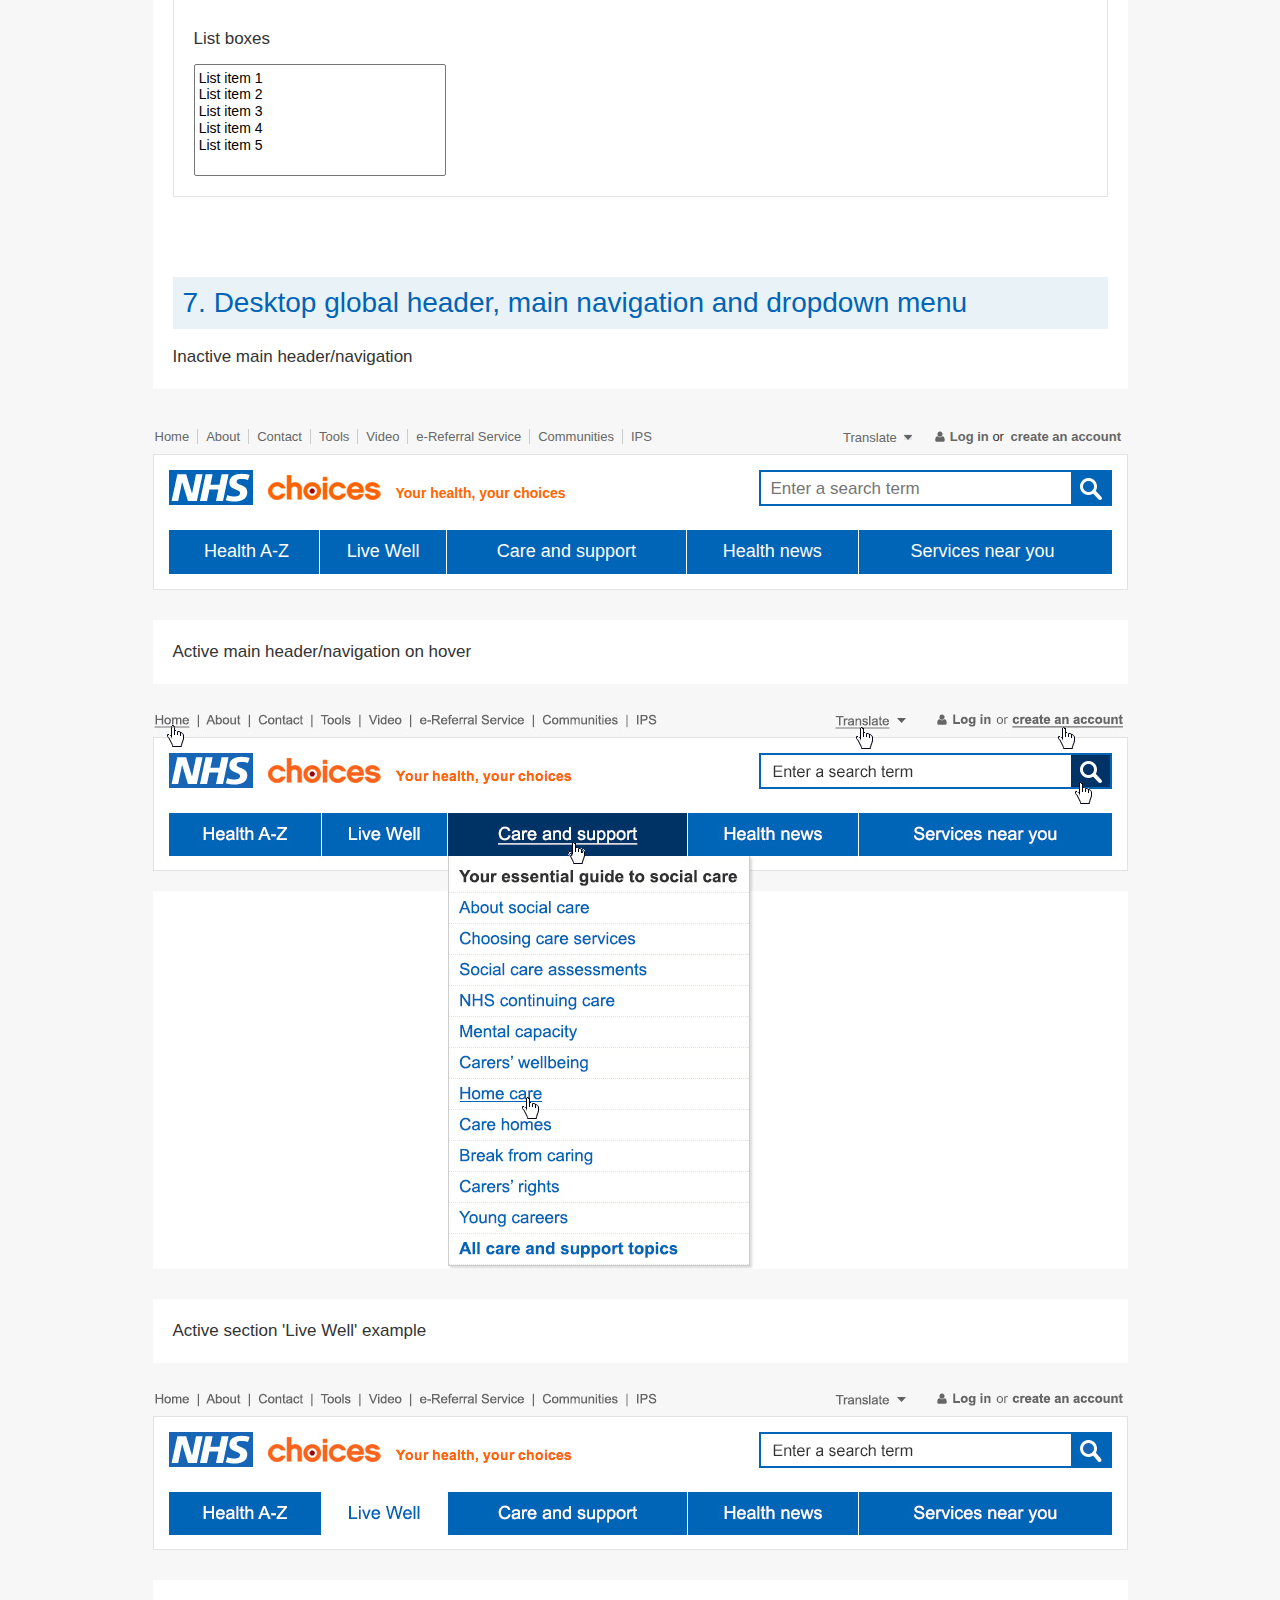
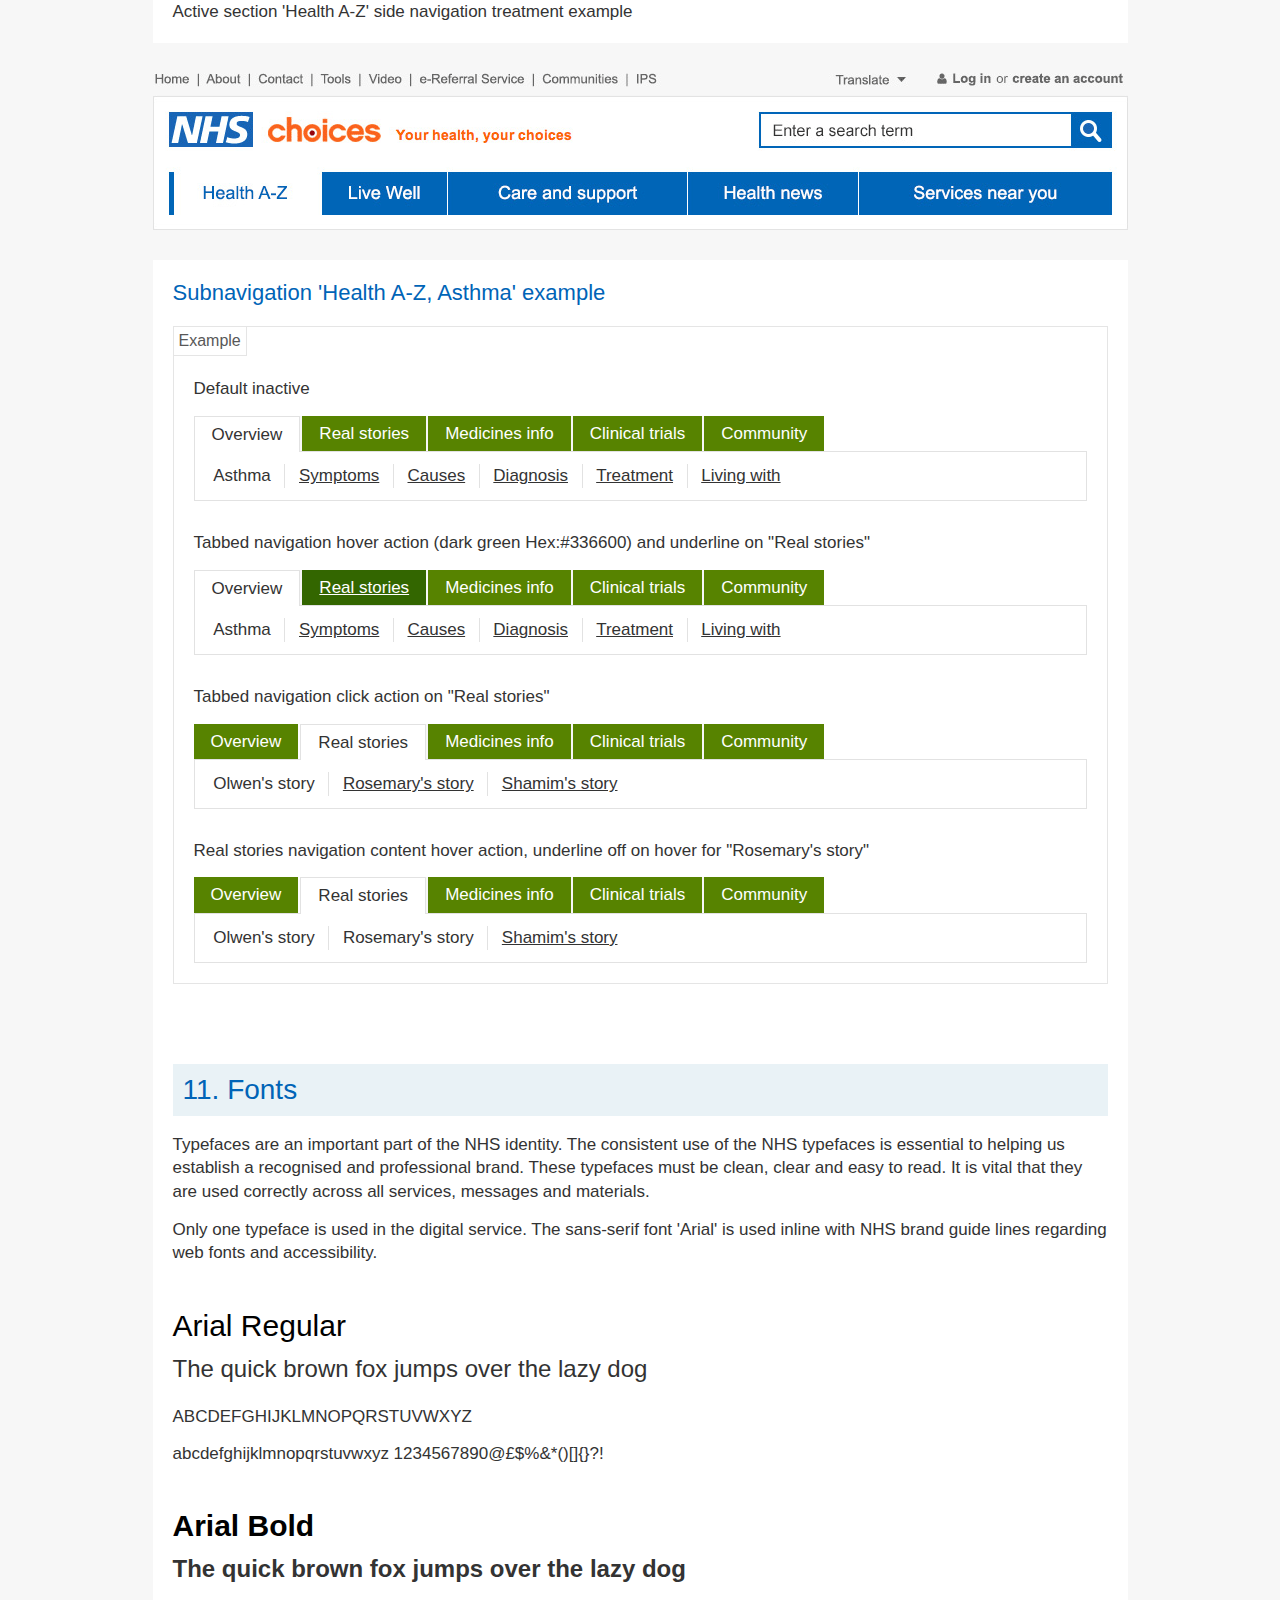
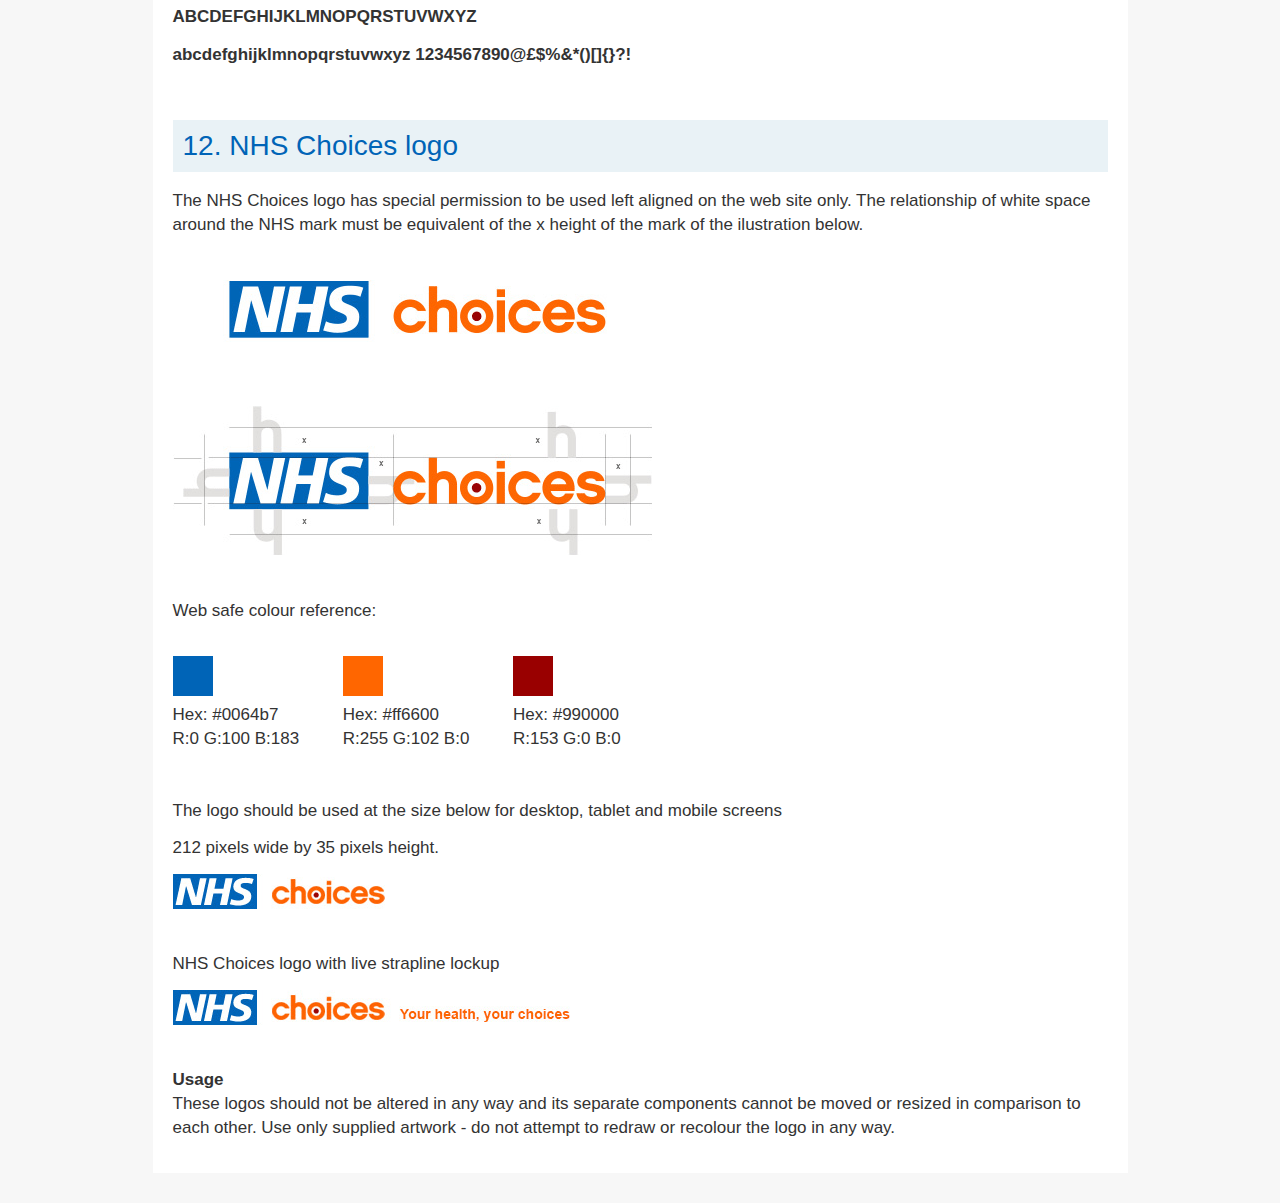
==== commit 2fba55c5: ":sparkles: Added subnavigation examples" ====
--- a/index.html
+++ b/index.html
@@ -763,6 +763,7 @@
 
 <div class="example healthaz">
 	<span>Example</span>
+	<p>Default inactive</p>
 	<div class="tabs-nav">
 		<ul class="tabs clear">
 			<li class="active"><span class="active-text">Overview</span></li>
@@ -780,6 +781,61 @@
 		<li><span><a href="http://www.nhs.uk/Conditions/Asthma/Pages/Treatment.aspx"><span class="hidden">Asthma </span>Treatment</a></span></li>
 		<li><span><a href="http://www.nhs.uk/Conditions/Asthma/Pages/living-with.aspx"><span class="hidden">Asthma </span>Living with</a></span></li>
 	</ul>
+
+	<p class="margintop30">Tabbed navigation hover action (dark green Hex:#336600) and underline on &quot;Real stories&quot;</p>
+
+	<div class="tabs-nav">
+		<ul class="tabs clear">
+			<li class="active"><span class="active-text">Overview</span></li>
+			<li><span><a href="http://www.nhs.uk/Conditions/Asthma/Pages/Olwensstory.aspx" class="hover"><span class="hidden">Asthma </span>Real stories</a></span></li>
+			<li><span><a href="http://www.nhs.uk/Conditions/Asthma/Pages/MedicineGuidePage.aspx"><span class="hidden">Asthma </span>Medicines info</a></span></li>
+			<li><span><a href="http://www.nhs.uk/Conditions/Asthma/Pages/clinical-trial.aspx"><span class="hidden">Asthma </span>Clinical trials</a></span></li>
+			<li><span><a href="http://www.nhs.uk/Conditions/Asthma/Pages/Community.aspx"><span class="hidden">Asthma </span>Community</a></span></li>
+		</ul>
+	</div>
+	<ul class="sub-nav clear">
+		<li class="active"><span class="active-text">Asthma</span></li>
+		<li><span><a href="http://www.nhs.uk/Conditions/Asthma/Pages/Symptoms.aspx"><span class="hidden">Asthma </span>Symptoms</a></span></li>
+		<li><span><a href="http://www.nhs.uk/Conditions/Asthma/Pages/Causes.aspx"><span class="hidden">Asthma </span>Causes</a></span></li>
+		<li><span><a href="http://www.nhs.uk/Conditions/Asthma/Pages/Diagnosis.aspx"><span class="hidden">Asthma </span>Diagnosis</a></span></li>
+		<li><span><a href="http://www.nhs.uk/Conditions/Asthma/Pages/Treatment.aspx"><span class="hidden">Asthma </span>Treatment</a></span></li>
+		<li><span><a href="http://www.nhs.uk/Conditions/Asthma/Pages/living-with.aspx"><span class="hidden">Asthma </span>Living with</a></span></li>
+	</ul>
+
+	<p class="margintop30">Tabbed navigation click action on &quot;Real stories&quot;</p>
+
+	<div class="tabs-nav">
+		<ul class="tabs clear">
+			<li><span><a href="http://www.nhs.uk/Conditions/Asthma/Pages/Introduction.aspx">Overview</a></span></li>
+			<li class="active"><span class="active-text"><span class="hidden">Asthma </span>Real stories</span></li>
+			<li><span><a href="http://www.nhs.uk/Conditions/Asthma/Pages/MedicineGuidePage.aspx"><span class="hidden">Asthma </span>Medicines info</a></span></li>
+			<li><span><a href="http://www.nhs.uk/Conditions/Asthma/Pages/clinical-trial.aspx"><span class="hidden">Asthma </span>Clinical trials</a></span></li>
+			<li><span><a href="http://www.nhs.uk/Conditions/Asthma/Pages/Community.aspx"><span class="hidden">Asthma </span>Community</a></span></li>
+		</ul>
+	</div>
+	<ul class="sub-nav clear">
+		<li class="active"><span class="active-text"><span class="hidden">Asthma </span>Olwen's story</span></li>
+		<li><span><a href="http://www.nhs.uk/Conditions/Asthma/Pages/Rosemarysstory.aspx"><span class="hidden">Asthma </span>Rosemary's story</a></span></li>
+		<li><span><a href="http://www.nhs.uk/Conditions/Asthma/Pages/Shamimsstory.aspx"><span class="hidden">Asthma </span>Shamim's story</a></span></li>
+	</ul>
+
+	<p class="margintop30">Real stories navigation content hover action, underline off on hover for &quot;Rosemary's story&quot;</p>
+
+	<div class="tabs-nav">
+		<ul class="tabs clear">
+			<li><span><a href="http://www.nhs.uk/Conditions/Asthma/Pages/Introduction.aspx">Overview</a></span></li>
+			<li class="active"><span class="active-text"><span class="hidden">Asthma </span>Real stories</span></li>
+			<li><span><a href="http://www.nhs.uk/Conditions/Asthma/Pages/MedicineGuidePage.aspx"><span class="hidden">Asthma </span>Medicines info</a></span></li>
+			<li><span><a href="http://www.nhs.uk/Conditions/Asthma/Pages/clinical-trial.aspx"><span class="hidden">Asthma </span>Clinical trials</a></span></li>
+			<li><span><a href="http://www.nhs.uk/Conditions/Asthma/Pages/Community.aspx"><span class="hidden">Asthma </span>Community</a></span></li>
+		</ul>
+	</div>
+	<ul class="sub-nav clear">
+		<li class="active"><span class="active-text"><span class="hidden">Asthma </span>Olwen's story</span></li>
+		<li><span><a href="http://www.nhs.uk/Conditions/Asthma/Pages/Rosemarysstory.aspx" class="nonunderline"><span class="hidden">Asthma </span>Rosemary's story</a></span></li>
+		<li><span><a href="http://www.nhs.uk/Conditions/Asthma/Pages/Shamimsstory.aspx"><span class="hidden">Asthma </span>Shamim's story</a></span></li>
+	</ul>
+
 </div>
 
 
--- a/css/styleguide.css
+++ b/css/styleguide.css
@@ -144,7 +144,7 @@
 .healthaz ul.tabs:after {content:none;}
 .healthaz ul.tabs li {background:#016799; background:#06c; background:#1966b5; background:#578300; border-left:2px solid #f7f7f7; bottom:-1px; line-height:1.5em; margin-right:0; position:relative; text-align:center;}
 .healthaz ul.tabs li a {display:block; font-weight:normal; padding:.3em 1em;}
-.healthaz ul.tabs li a:hover, .healthaz ul.tabs li a:focus {background:#360;}
+.healthaz ul.tabs li a:hover, .healthaz ul.tabs li a:focus, .healthaz ul.tabs li a.hover {background:#360; text-decoration:underline;}
 .healthaz ul.tabs li a:active {background:#fff; color:#333;}
 .healthaz ul.tabs li.active {background:#fff; border:1px solid #e2e2e2; border-bottom:0; margin-left:2px; padding:.3em 1em;}
 .healthaz ul.tabs li.active .active-text {color:#333; font-weight:normal; padding:0;}
@@ -158,6 +158,7 @@
 .healthaz .sub-nav li a, .healthaz .sub-nav li span {line-height:1em;}
 .example.healthaz li span {border:0; display:inline; font-size:inherit; margin-left:0; margin-top:0; padding:0; position:relative;}
 .example.healthaz .sub-nav li span {padding:0 .8em;}
+.nonunderline {text-decoration:none !important;}
 
 @media (max-width:640px) {
 	.wrap, .col-primary {width:auto !important;}
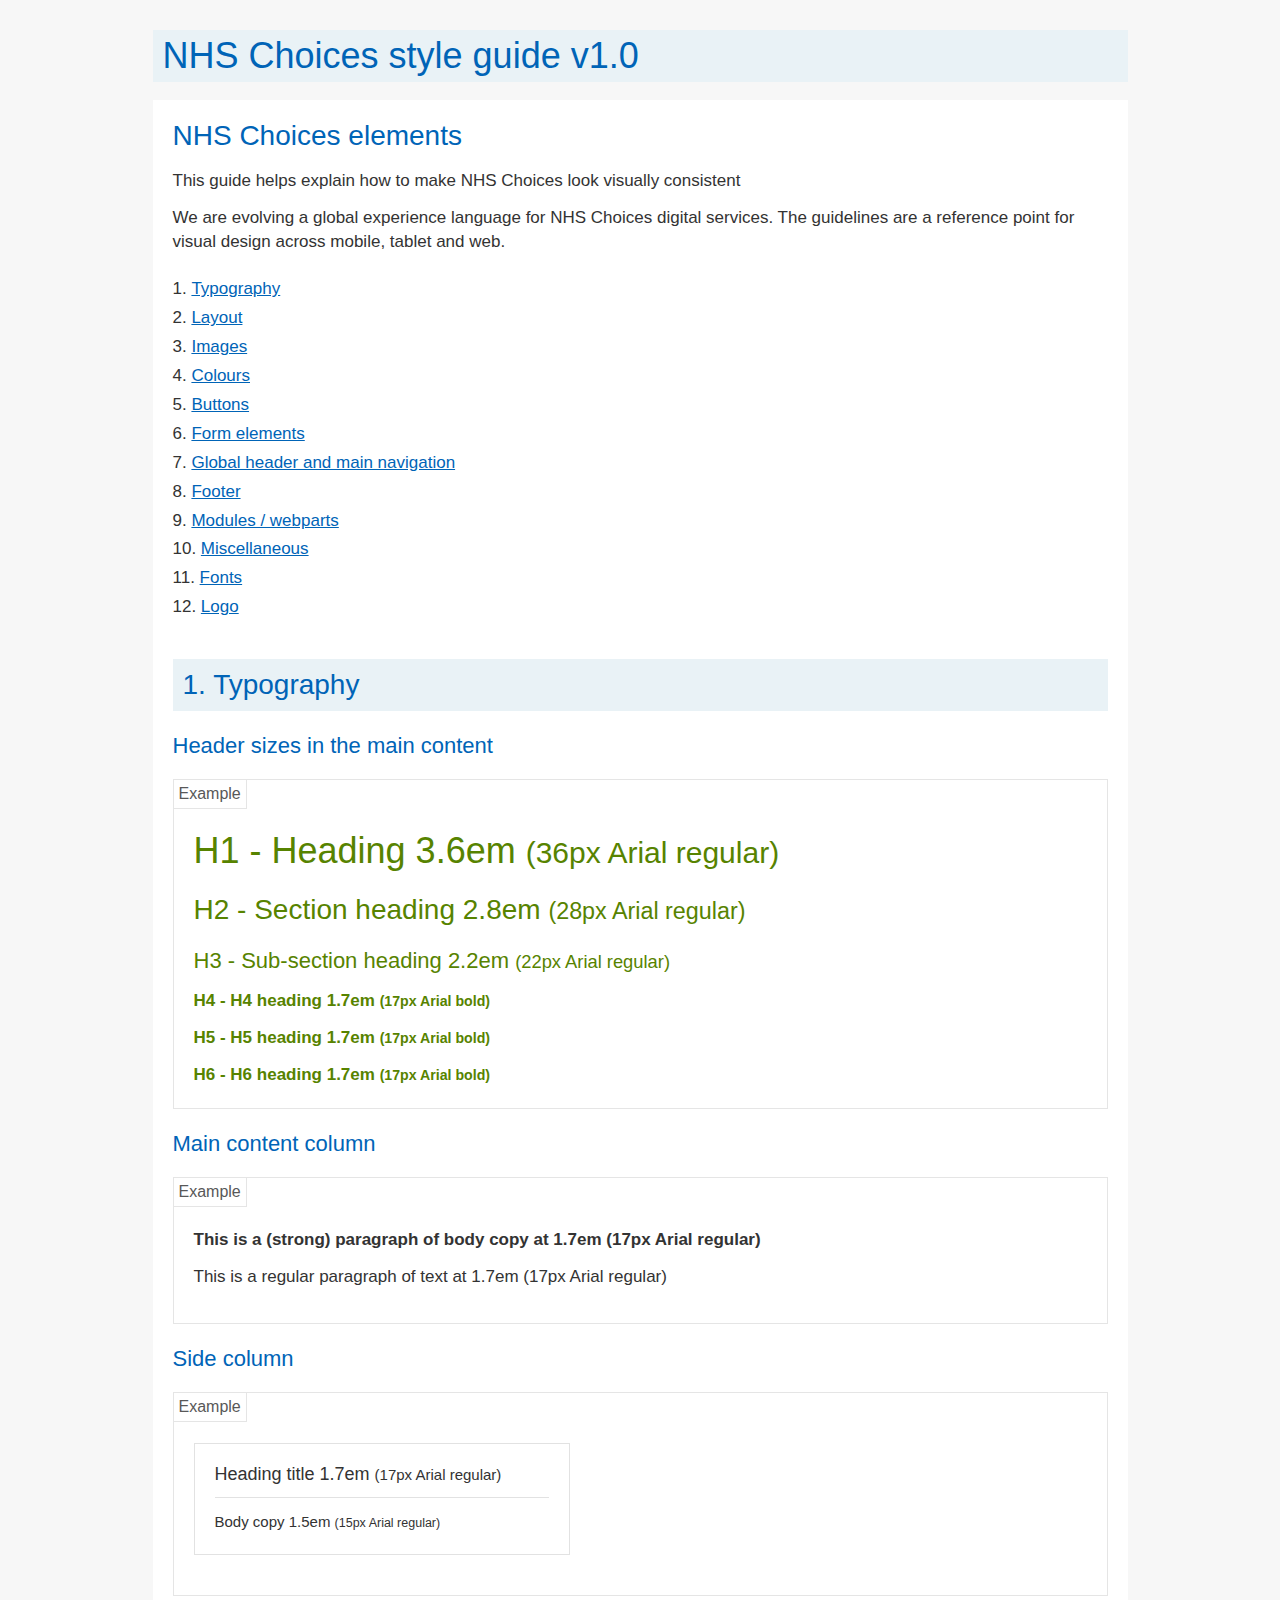
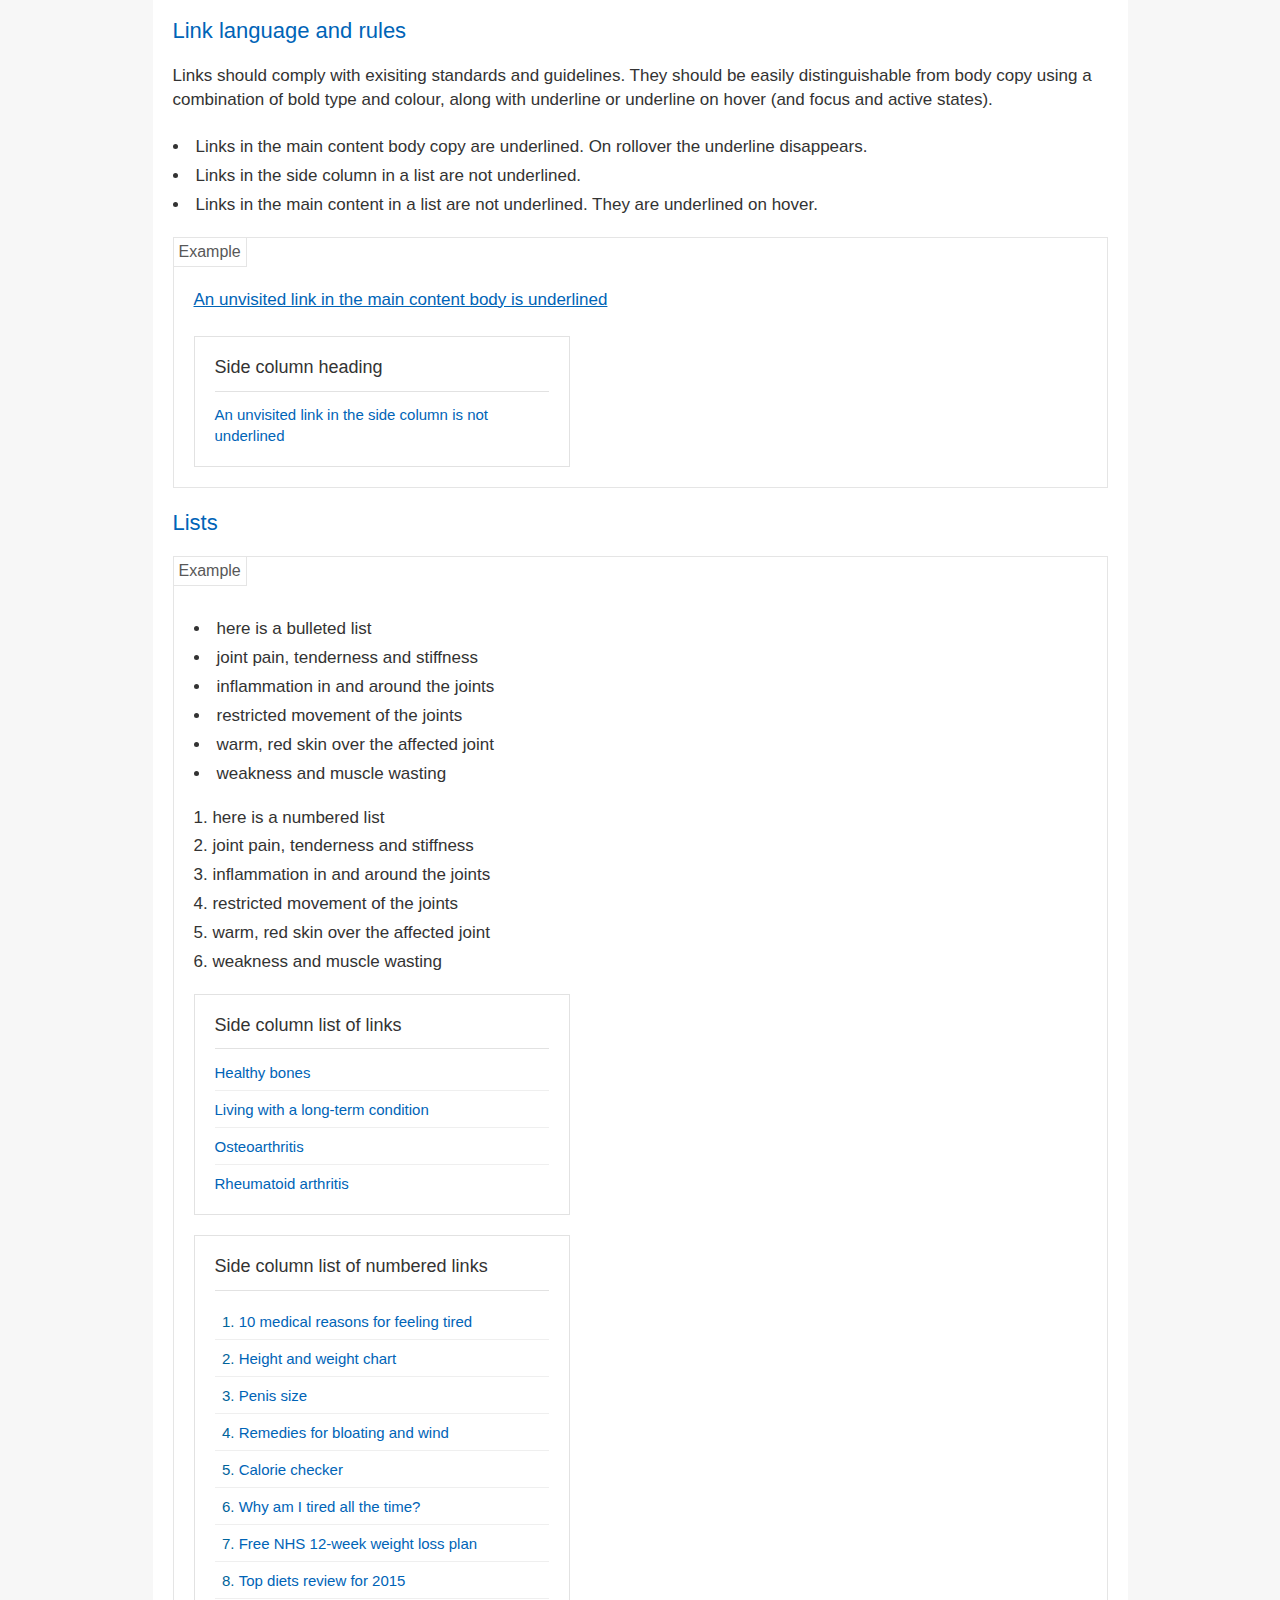
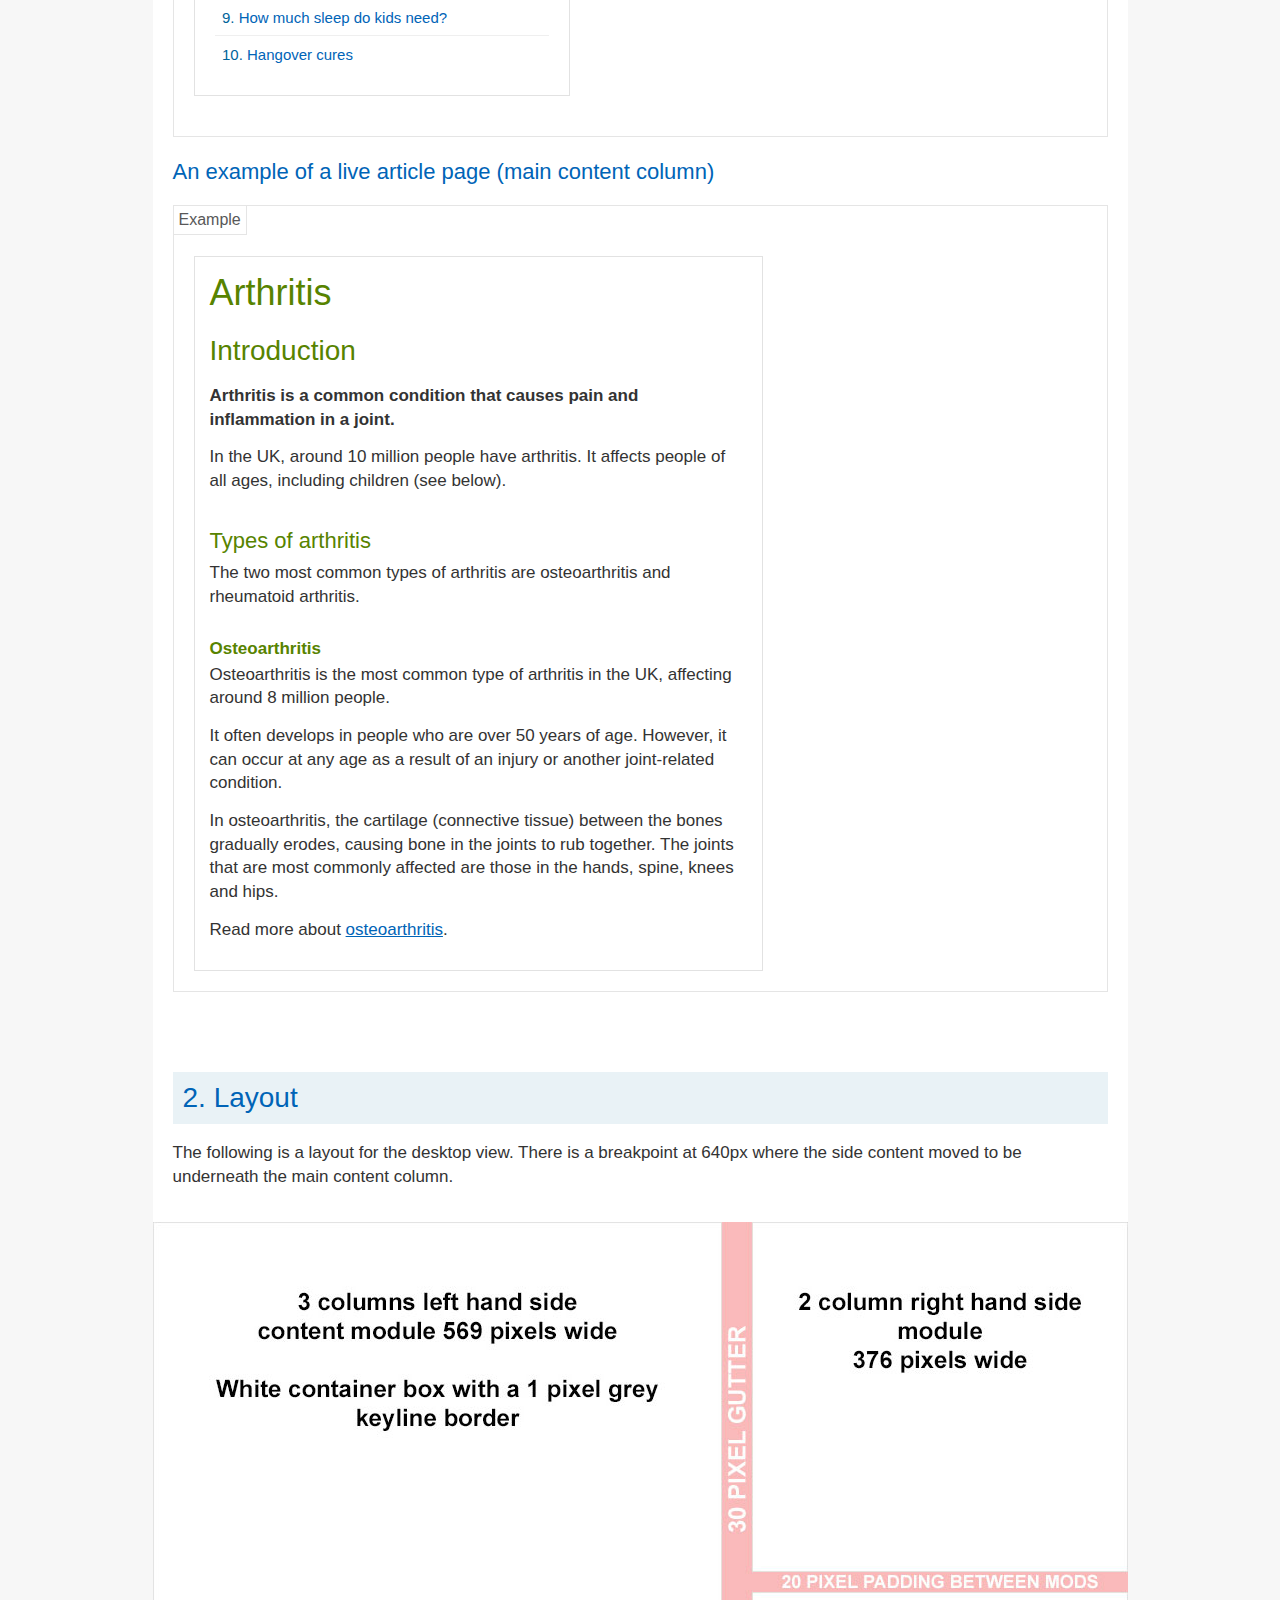
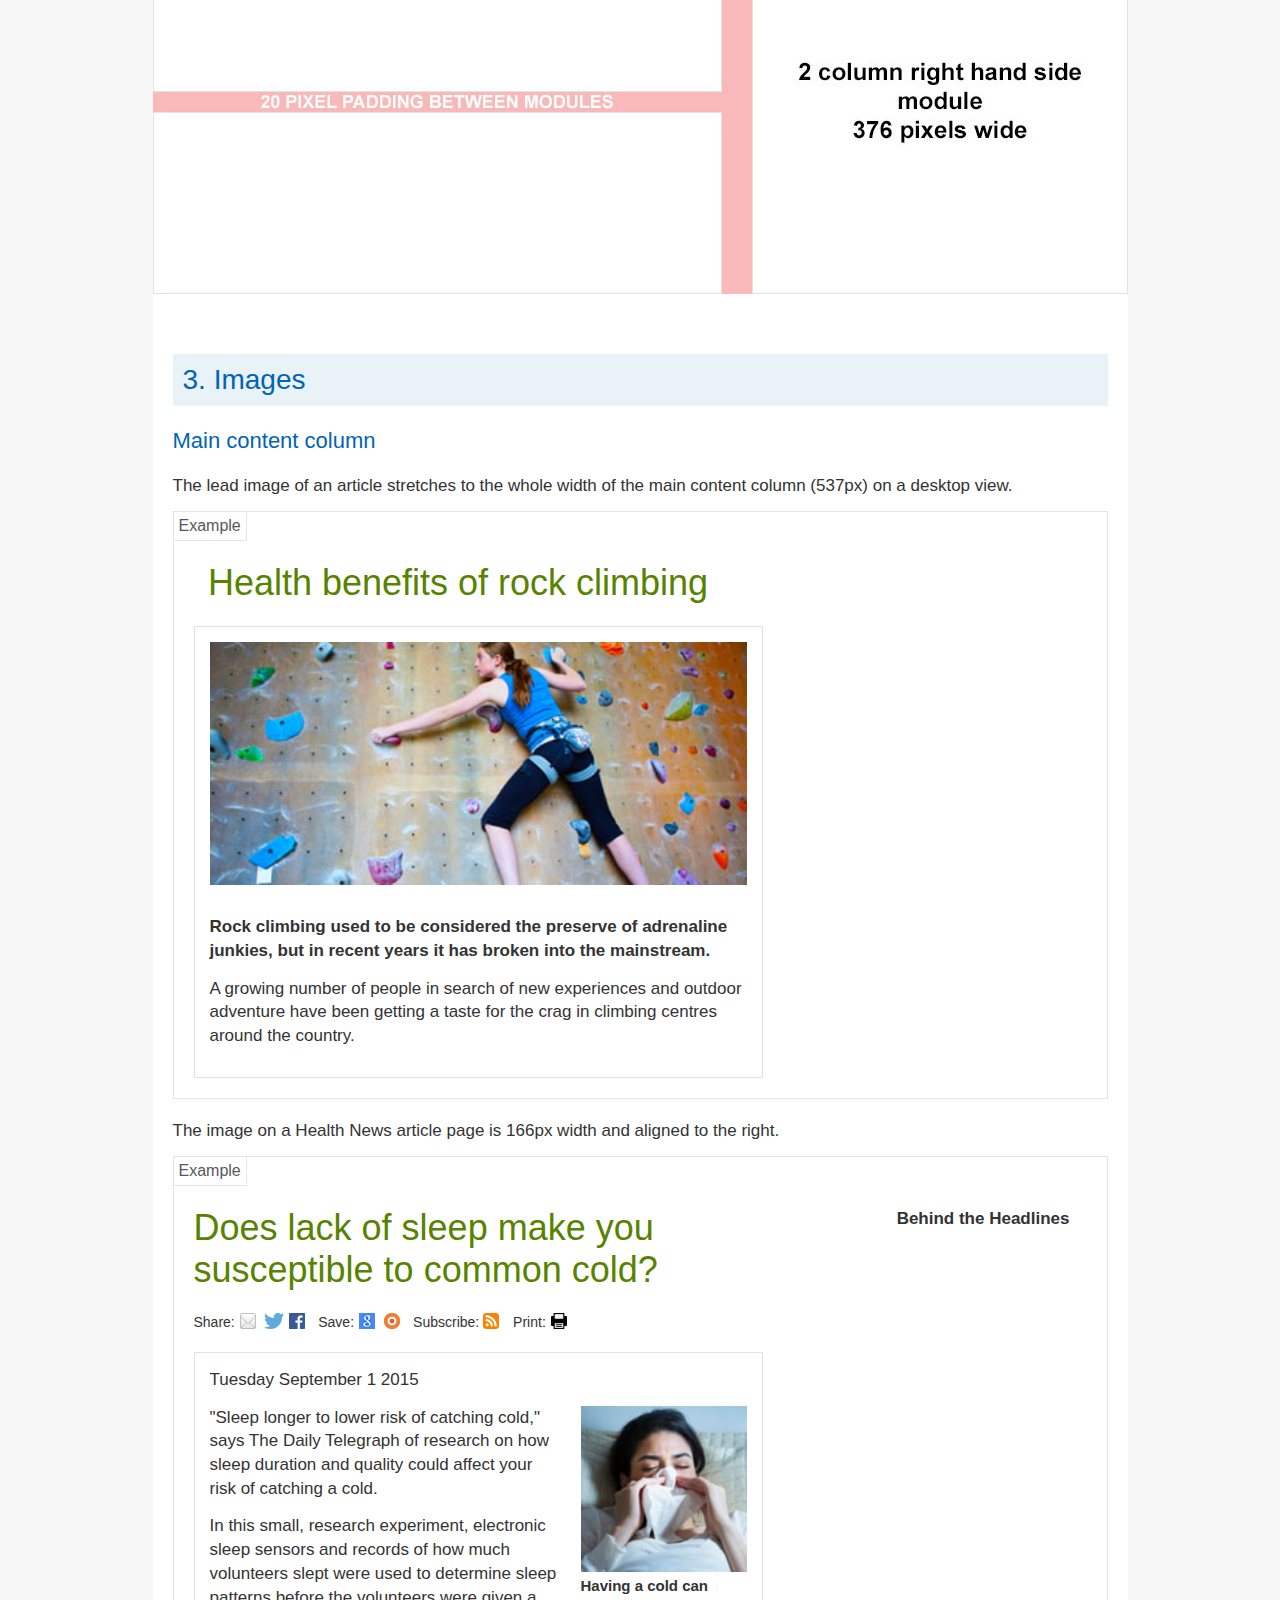
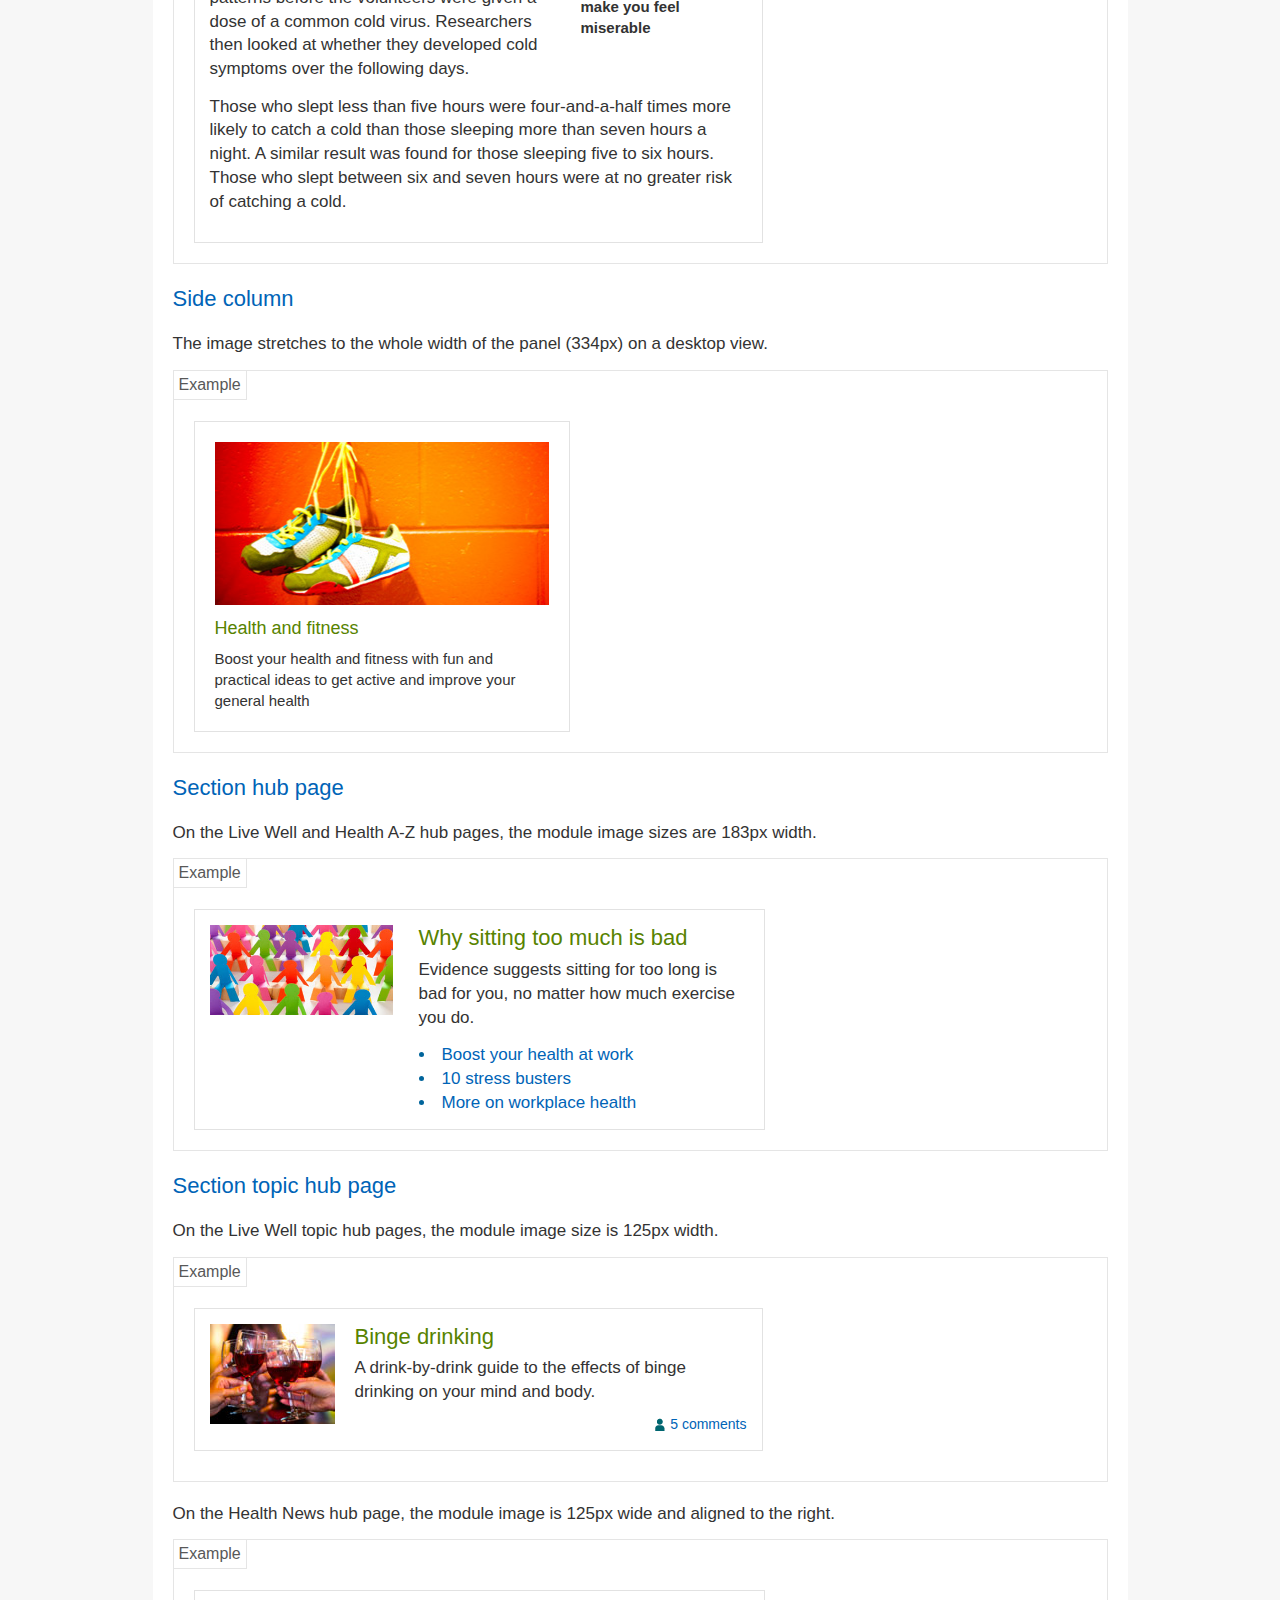
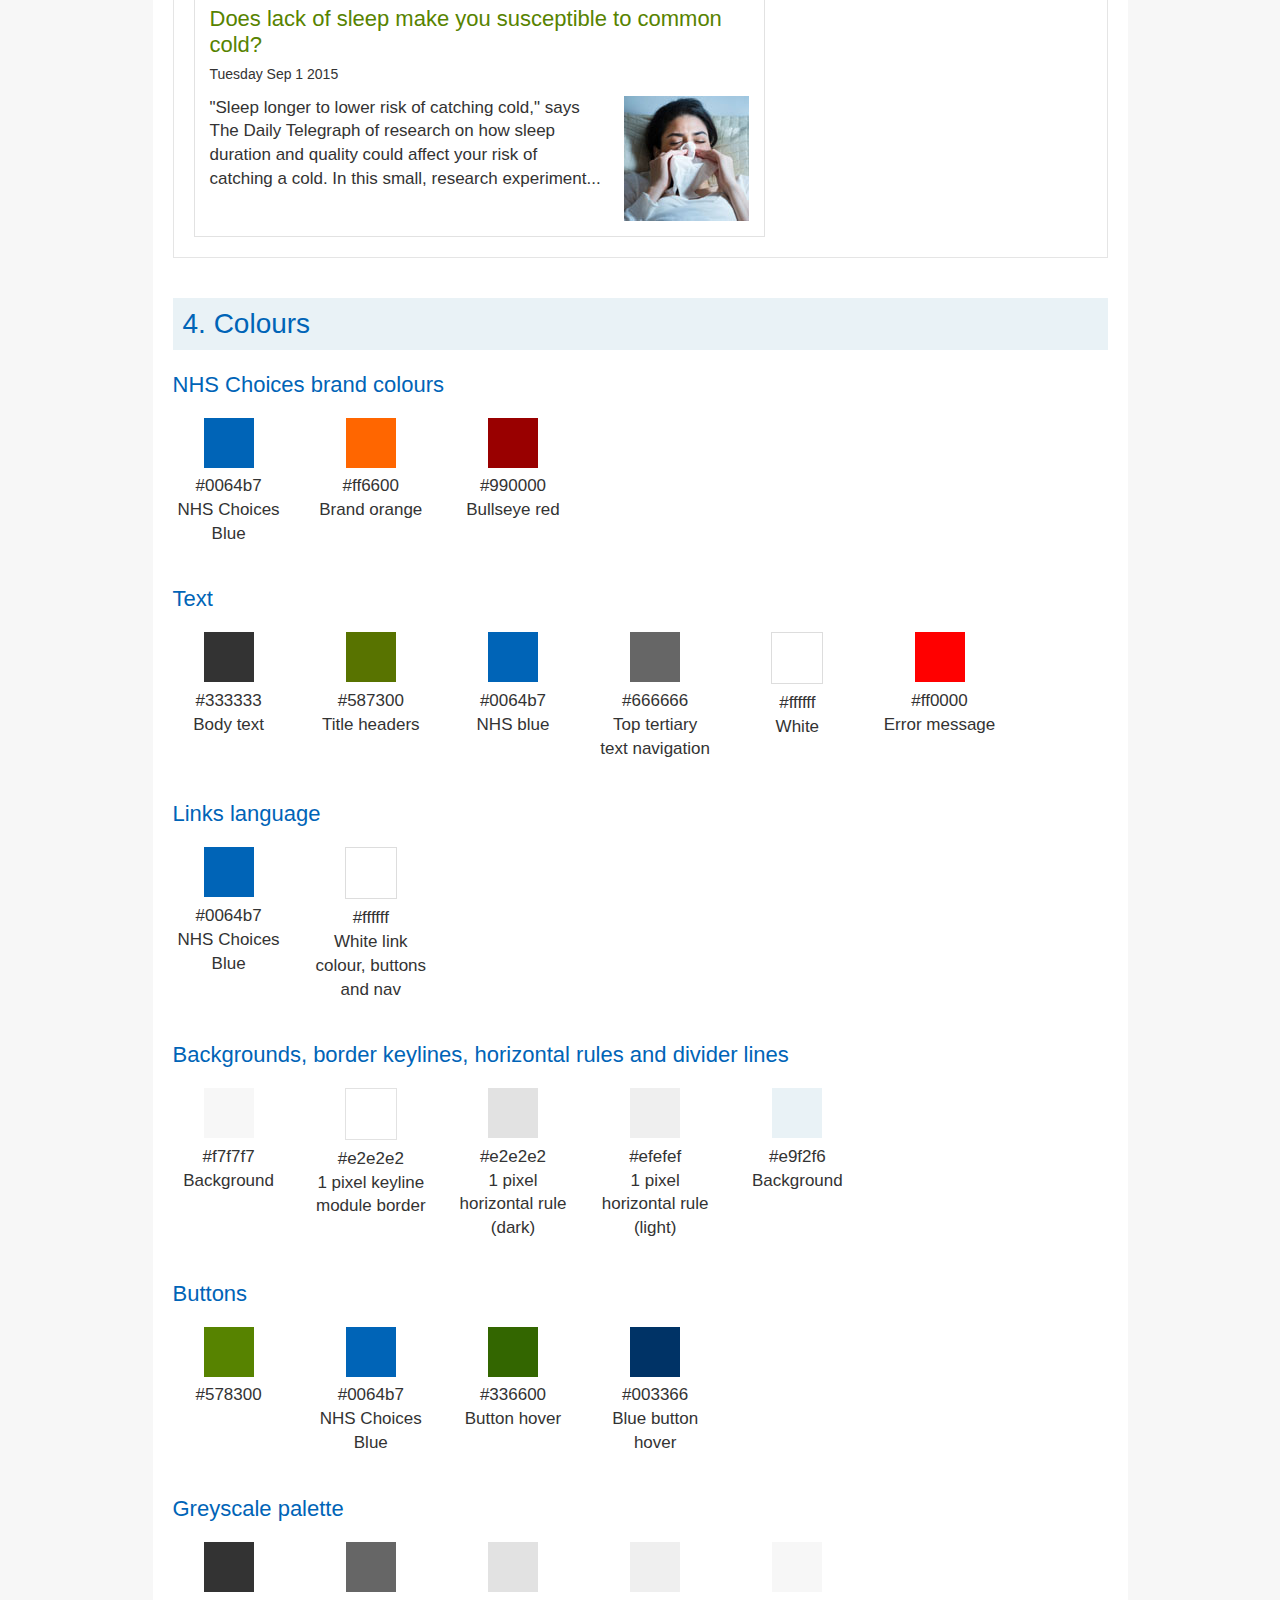
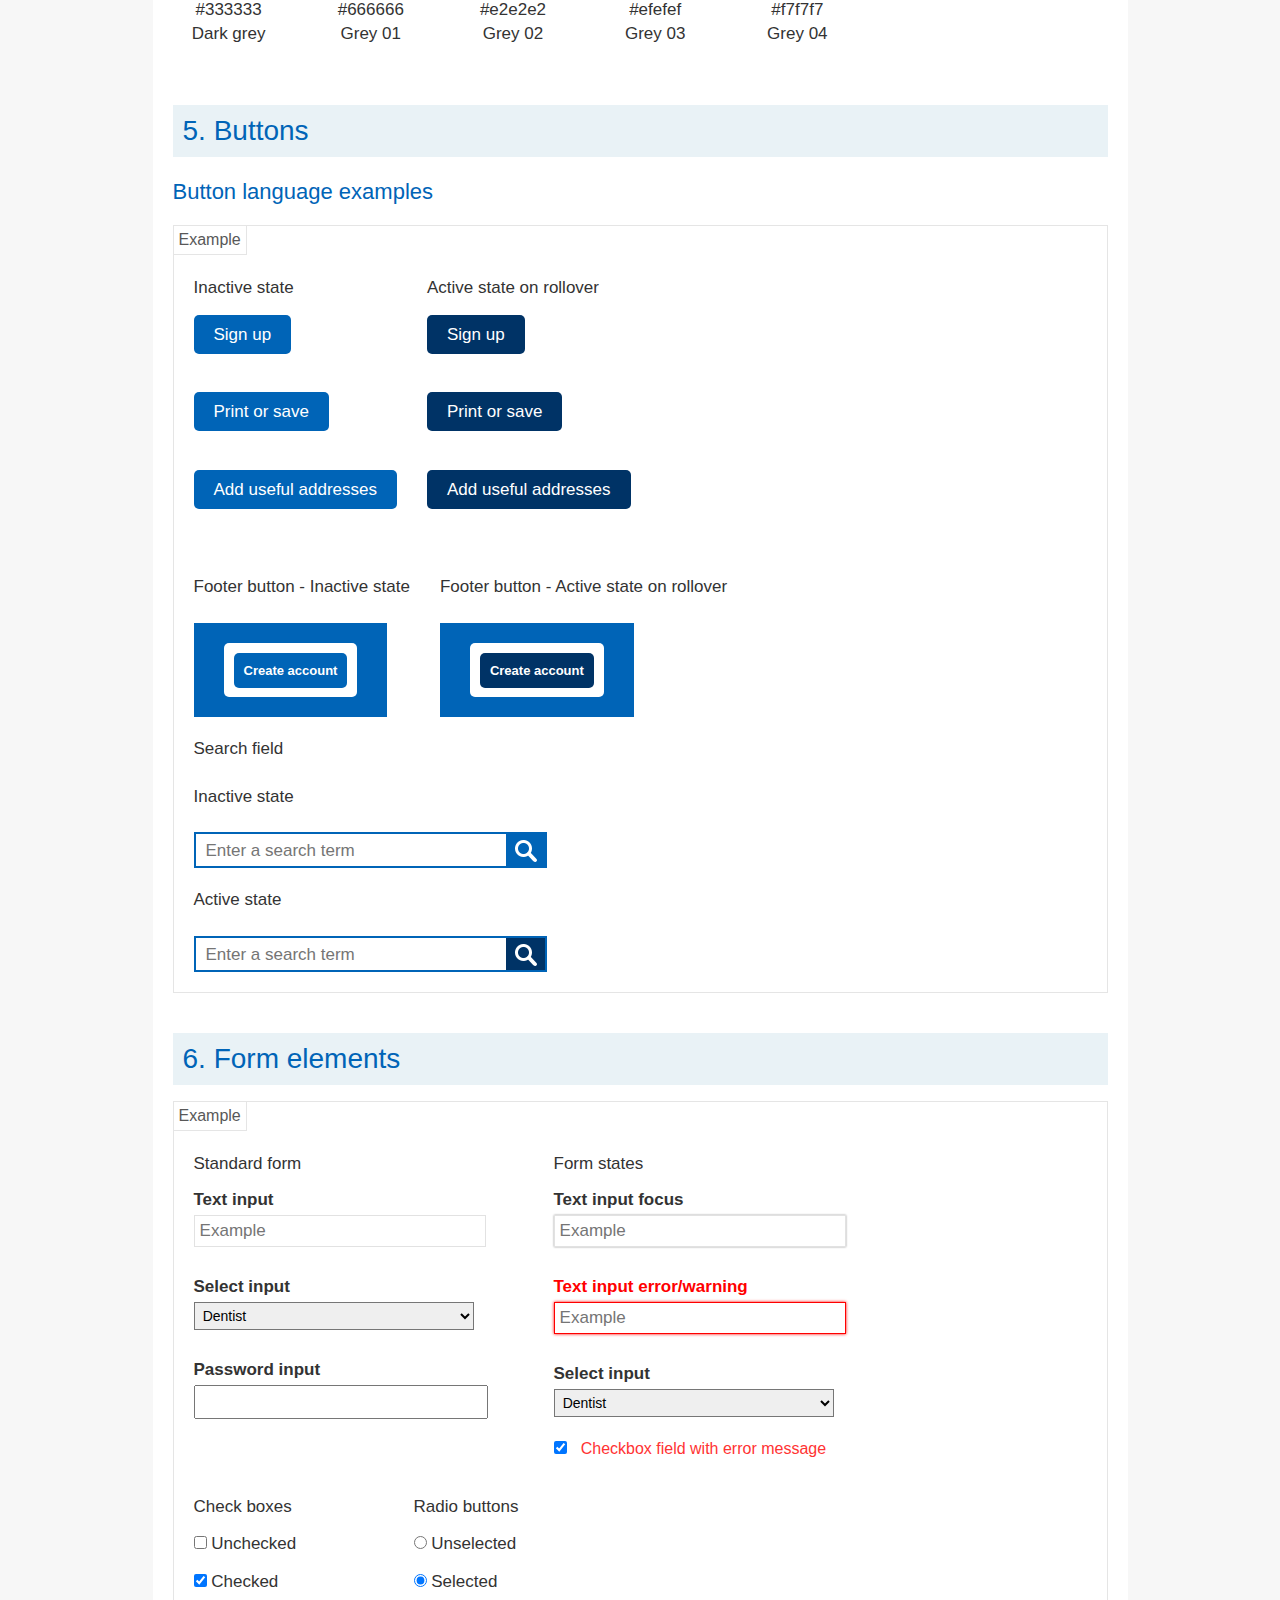
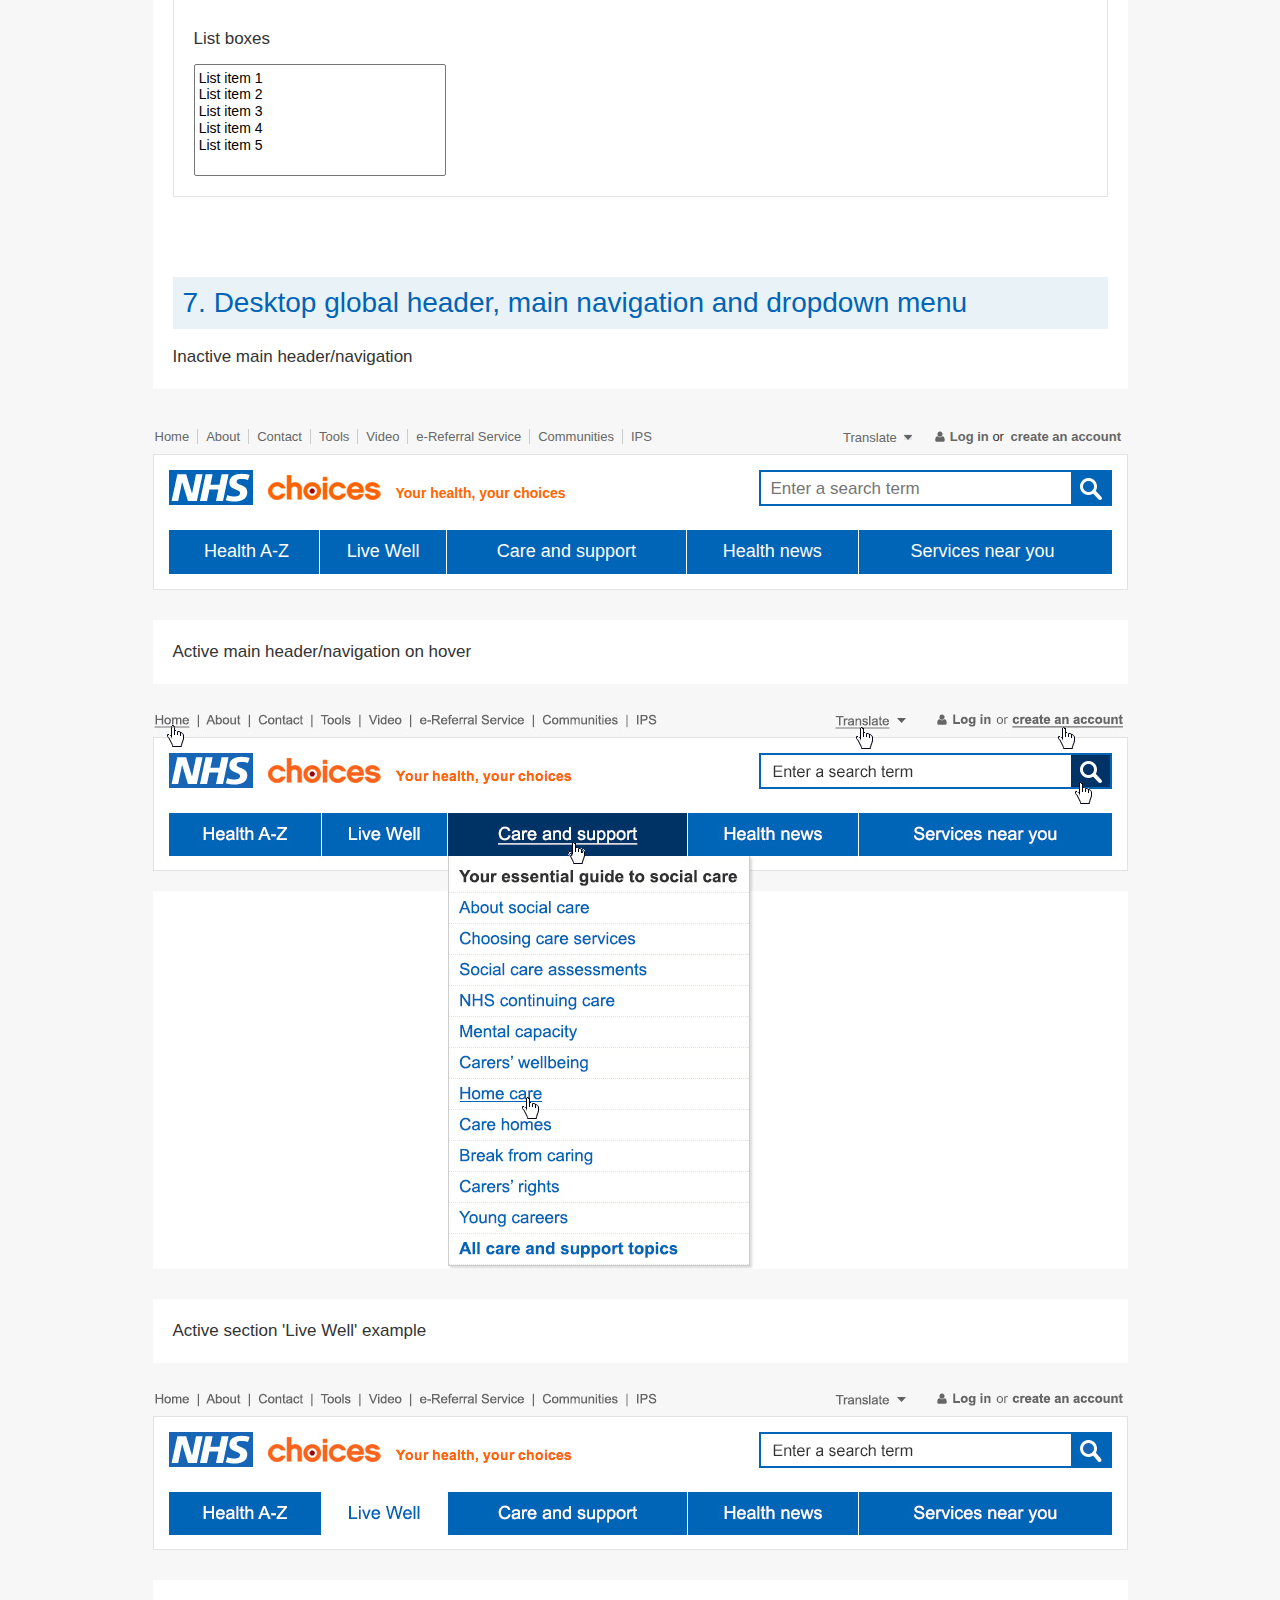
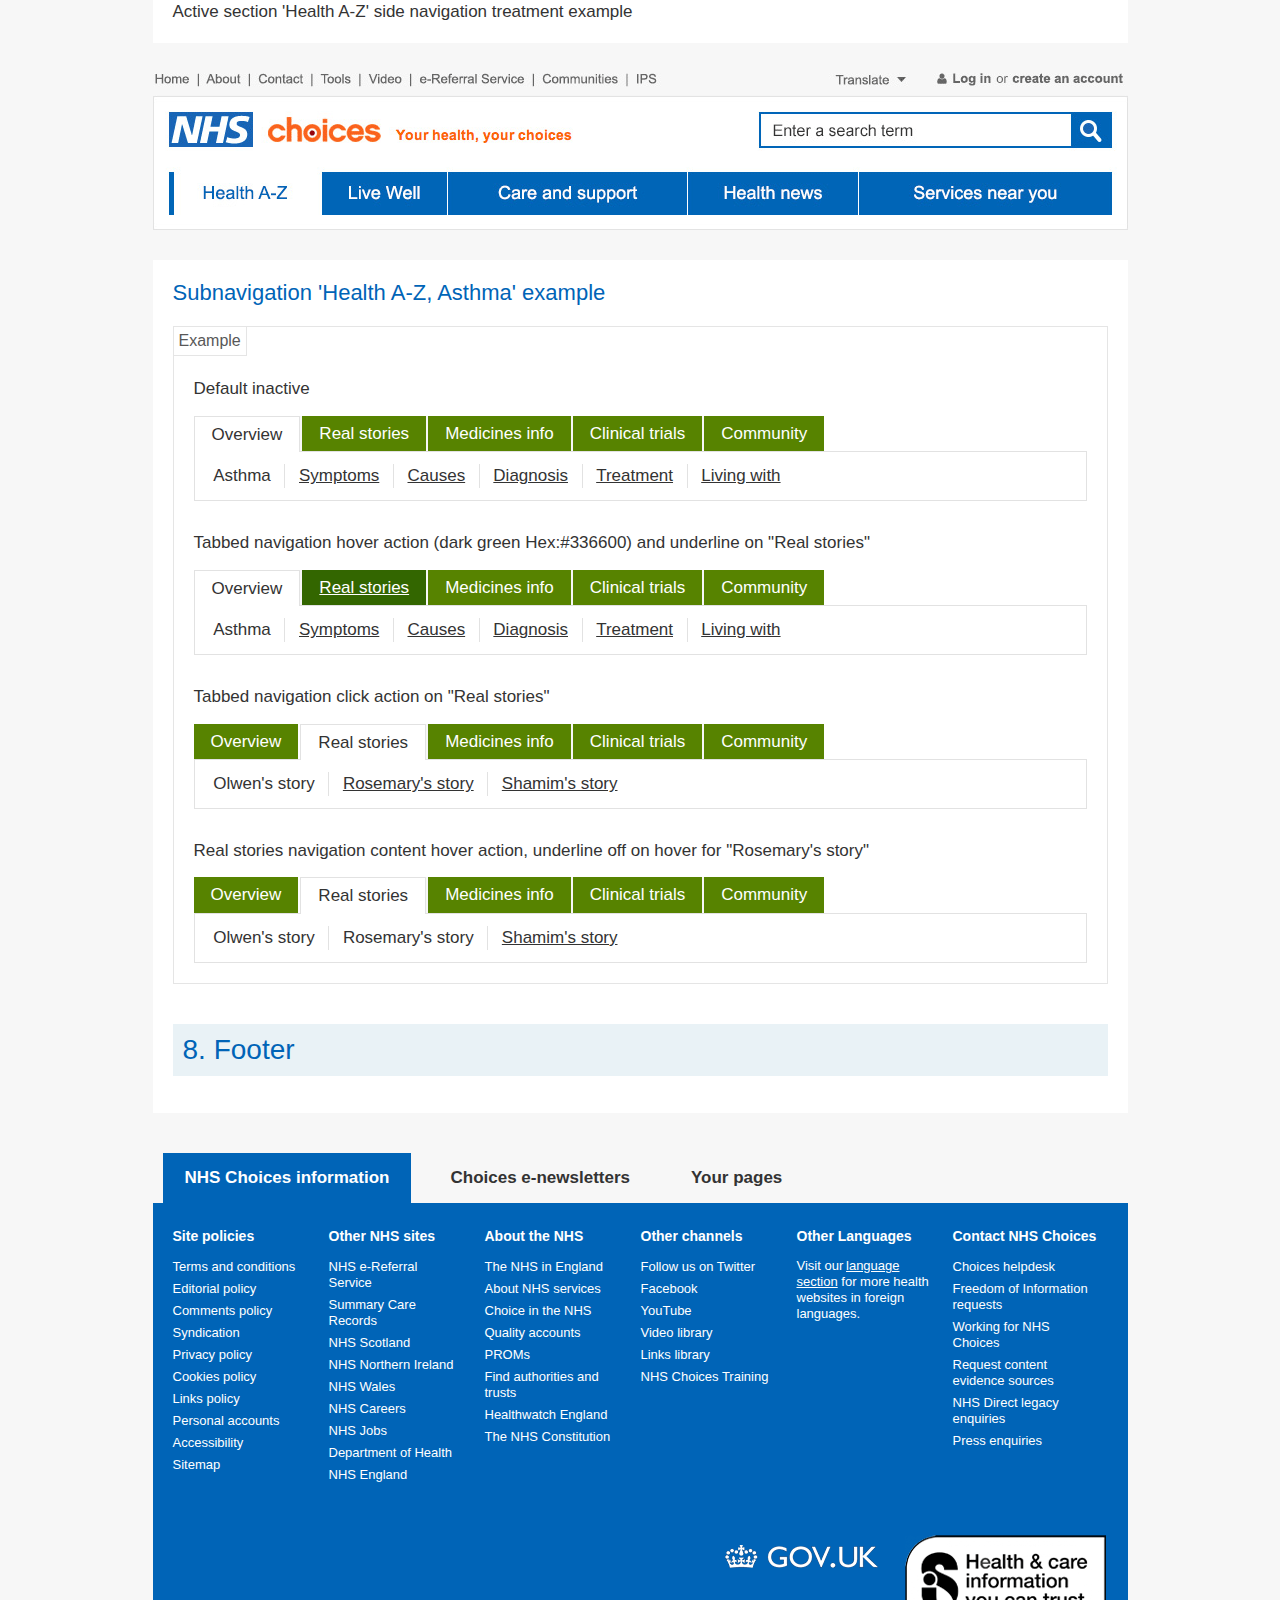
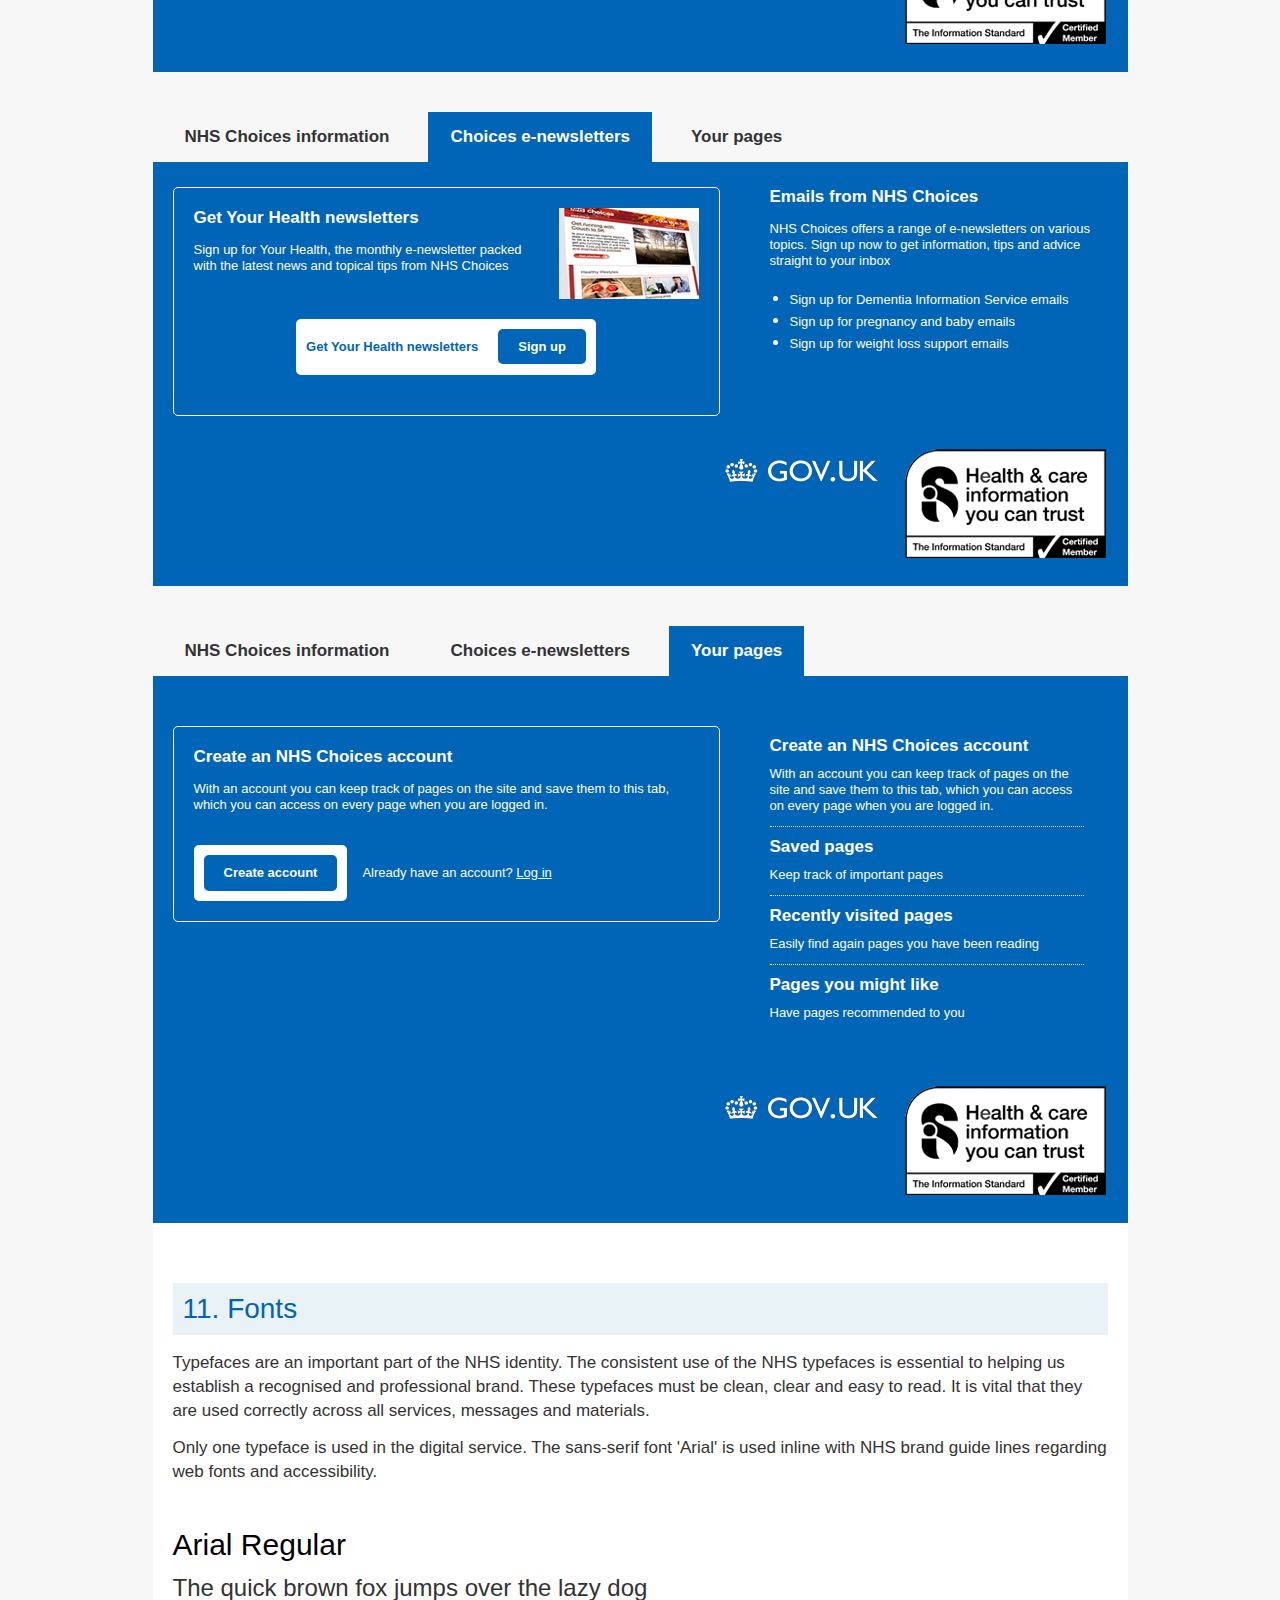
==== commit 26f3ff40: ":sparkles: Added footer section" ====
--- a/index.html
+++ b/index.html
@@ -562,7 +562,7 @@
 
 <div class="wrap nomargintop nomarginbottom">
 	<div class="content-wrap">
-		<h2 id="header" class="header--styleguide header--section">7. Desktop global header, main navigation and dropdown menu</h2>		
+		<h2 id="header" class="header--styleguide header--section">7. Desktop global header, main navigation and dropdown menu</h2>
 		<p class="nopaddingbottom">Inactive main header/navigation</p>
 	</div>
 </div>
@@ -759,94 +759,307 @@
 <div class="wrap nomarginbottom">
 	<div class="content-wrap">
 		<h3 class="header--styleguide header--styleguide--h3 nomargintop">Subnavigation 'Health A-Z, Asthma' example</h3>		
-	
-
-<div class="example healthaz">
-	<span>Example</span>
-	<p>Default inactive</p>
-	<div class="tabs-nav">
-		<ul class="tabs clear">
-			<li class="active"><span class="active-text">Overview</span></li>
-			<li><span><a href="http://www.nhs.uk/Conditions/Asthma/Pages/Olwensstory.aspx"><span class="hidden">Asthma </span>Real stories</a></span></li>
-			<li><span><a href="http://www.nhs.uk/Conditions/Asthma/Pages/MedicineGuidePage.aspx"><span class="hidden">Asthma </span>Medicines info</a></span></li>
-			<li><span><a href="http://www.nhs.uk/Conditions/Asthma/Pages/clinical-trial.aspx"><span class="hidden">Asthma </span>Clinical trials</a></span></li>
-			<li><span><a href="http://www.nhs.uk/Conditions/Asthma/Pages/Community.aspx"><span class="hidden">Asthma </span>Community</a></span></li>
+
+		<div class="example healthaz">
+			<span>Example</span>
+			<p>Default inactive</p>
+			<div class="tabs-nav">
+				<ul class="tabs clear">
+					<li class="active"><span class="active-text">Overview</span></li>
+					<li><span><a href="http://www.nhs.uk/Conditions/Asthma/Pages/Olwensstory.aspx"><span class="hidden">Asthma </span>Real stories</a></span></li>
+					<li><span><a href="http://www.nhs.uk/Conditions/Asthma/Pages/MedicineGuidePage.aspx"><span class="hidden">Asthma </span>Medicines info</a></span></li>
+					<li><span><a href="http://www.nhs.uk/Conditions/Asthma/Pages/clinical-trial.aspx"><span class="hidden">Asthma </span>Clinical trials</a></span></li>
+					<li><span><a href="http://www.nhs.uk/Conditions/Asthma/Pages/Community.aspx"><span class="hidden">Asthma </span>Community</a></span></li>
+				</ul>
+			</div>
+			<ul class="sub-nav clear">
+				<li class="active"><span class="active-text">Asthma</span></li>
+				<li><span><a href="http://www.nhs.uk/Conditions/Asthma/Pages/Symptoms.aspx"><span class="hidden">Asthma </span>Symptoms</a></span></li>
+				<li><span><a href="http://www.nhs.uk/Conditions/Asthma/Pages/Causes.aspx"><span class="hidden">Asthma </span>Causes</a></span></li>
+				<li><span><a href="http://www.nhs.uk/Conditions/Asthma/Pages/Diagnosis.aspx"><span class="hidden">Asthma </span>Diagnosis</a></span></li>
+				<li><span><a href="http://www.nhs.uk/Conditions/Asthma/Pages/Treatment.aspx"><span class="hidden">Asthma </span>Treatment</a></span></li>
+				<li><span><a href="http://www.nhs.uk/Conditions/Asthma/Pages/living-with.aspx"><span class="hidden">Asthma </span>Living with</a></span></li>
+			</ul>
+
+			<p class="margintop30">Tabbed navigation hover action (dark green Hex:#336600) and underline on &quot;Real stories&quot;</p>
+
+			<div class="tabs-nav">
+				<ul class="tabs clear">
+					<li class="active"><span class="active-text">Overview</span></li>
+					<li><span><a href="http://www.nhs.uk/Conditions/Asthma/Pages/Olwensstory.aspx" class="hover"><span class="hidden">Asthma </span>Real stories</a></span></li>
+					<li><span><a href="http://www.nhs.uk/Conditions/Asthma/Pages/MedicineGuidePage.aspx"><span class="hidden">Asthma </span>Medicines info</a></span></li>
+					<li><span><a href="http://www.nhs.uk/Conditions/Asthma/Pages/clinical-trial.aspx"><span class="hidden">Asthma </span>Clinical trials</a></span></li>
+					<li><span><a href="http://www.nhs.uk/Conditions/Asthma/Pages/Community.aspx"><span class="hidden">Asthma </span>Community</a></span></li>
+				</ul>
+			</div>
+			<ul class="sub-nav clear">
+				<li class="active"><span class="active-text">Asthma</span></li>
+				<li><span><a href="http://www.nhs.uk/Conditions/Asthma/Pages/Symptoms.aspx"><span class="hidden">Asthma </span>Symptoms</a></span></li>
+				<li><span><a href="http://www.nhs.uk/Conditions/Asthma/Pages/Causes.aspx"><span class="hidden">Asthma </span>Causes</a></span></li>
+				<li><span><a href="http://www.nhs.uk/Conditions/Asthma/Pages/Diagnosis.aspx"><span class="hidden">Asthma </span>Diagnosis</a></span></li>
+				<li><span><a href="http://www.nhs.uk/Conditions/Asthma/Pages/Treatment.aspx"><span class="hidden">Asthma </span>Treatment</a></span></li>
+				<li><span><a href="http://www.nhs.uk/Conditions/Asthma/Pages/living-with.aspx"><span class="hidden">Asthma </span>Living with</a></span></li>
+			</ul>
+
+			<p class="margintop30">Tabbed navigation click action on &quot;Real stories&quot;</p>
+
+			<div class="tabs-nav">
+				<ul class="tabs clear">
+					<li><span><a href="http://www.nhs.uk/Conditions/Asthma/Pages/Introduction.aspx">Overview</a></span></li>
+					<li class="active"><span class="active-text"><span class="hidden">Asthma </span>Real stories</span></li>
+					<li><span><a href="http://www.nhs.uk/Conditions/Asthma/Pages/MedicineGuidePage.aspx"><span class="hidden">Asthma </span>Medicines info</a></span></li>
+					<li><span><a href="http://www.nhs.uk/Conditions/Asthma/Pages/clinical-trial.aspx"><span class="hidden">Asthma </span>Clinical trials</a></span></li>
+					<li><span><a href="http://www.nhs.uk/Conditions/Asthma/Pages/Community.aspx"><span class="hidden">Asthma </span>Community</a></span></li>
+				</ul>
+			</div>
+			<ul class="sub-nav clear">
+				<li class="active"><span class="active-text"><span class="hidden">Asthma </span>Olwen's story</span></li>
+				<li><span><a href="http://www.nhs.uk/Conditions/Asthma/Pages/Rosemarysstory.aspx"><span class="hidden">Asthma </span>Rosemary's story</a></span></li>
+				<li><span><a href="http://www.nhs.uk/Conditions/Asthma/Pages/Shamimsstory.aspx"><span class="hidden">Asthma </span>Shamim's story</a></span></li>
+			</ul>
+
+			<p class="margintop30">Real stories navigation content hover action, underline off on hover for &quot;Rosemary's story&quot;</p>
+
+			<div class="tabs-nav">
+				<ul class="tabs clear">
+					<li><span><a href="http://www.nhs.uk/Conditions/Asthma/Pages/Introduction.aspx">Overview</a></span></li>
+					<li class="active"><span class="active-text"><span class="hidden">Asthma </span>Real stories</span></li>
+					<li><span><a href="http://www.nhs.uk/Conditions/Asthma/Pages/MedicineGuidePage.aspx"><span class="hidden">Asthma </span>Medicines info</a></span></li>
+					<li><span><a href="http://www.nhs.uk/Conditions/Asthma/Pages/clinical-trial.aspx"><span class="hidden">Asthma </span>Clinical trials</a></span></li>
+					<li><span><a href="http://www.nhs.uk/Conditions/Asthma/Pages/Community.aspx"><span class="hidden">Asthma </span>Community</a></span></li>
+				</ul>
+			</div>
+			<ul class="sub-nav clear">
+				<li class="active"><span class="active-text"><span class="hidden">Asthma </span>Olwen's story</span></li>
+				<li><span><a href="http://www.nhs.uk/Conditions/Asthma/Pages/Rosemarysstory.aspx" class="nonunderline"><span class="hidden">Asthma </span>Rosemary's story</a></span></li>
+				<li><span><a href="http://www.nhs.uk/Conditions/Asthma/Pages/Shamimsstory.aspx"><span class="hidden">Asthma </span>Shamim's story</a></span></li>
+			</ul>
+
+		</div>
+
+
+		<h2 id="footer" class="header--styleguide header--section">8. Footer</h2>
+
+	</div>
+</div>
+
+
+<div class="wrap nomarginbottom">
+
+	<div class="footer clear ui-tabs ui-widget ui-widget-content ui-corner-all">
+		<ul class="footer-tabs clear ui-tabs-nav ui-helper-reset ui-helper-clearfix ui-widget-header ui-corner-all">
+			<li class="ui-state-default ui-corner-top ui-tabs-selected ui-state-active">
+			    <a href="#footer-tab1"><span class="footer-title"><div>NHS Choices information</div></span></a>
+			</li>
+			<li class="ui-state-default ui-corner-top">
+				<a href="#footer-tab2"><span class="footer-title"><div>Choices e-newsletters</div></span></a>
+			</li>
+			<li class="ui-state-default ui-corner-top">
+				<a href="#footer-tab3"><span class="footer-title"><div>Your pages</div></span></a>
+			</li>
 		</ul>
-	</div>
-	<ul class="sub-nav clear">
-		<li class="active"><span class="active-text">Asthma</span></li>
-		<li><span><a href="http://www.nhs.uk/Conditions/Asthma/Pages/Symptoms.aspx"><span class="hidden">Asthma </span>Symptoms</a></span></li>
-		<li><span><a href="http://www.nhs.uk/Conditions/Asthma/Pages/Causes.aspx"><span class="hidden">Asthma </span>Causes</a></span></li>
-		<li><span><a href="http://www.nhs.uk/Conditions/Asthma/Pages/Diagnosis.aspx"><span class="hidden">Asthma </span>Diagnosis</a></span></li>
-		<li><span><a href="http://www.nhs.uk/Conditions/Asthma/Pages/Treatment.aspx"><span class="hidden">Asthma </span>Treatment</a></span></li>
-		<li><span><a href="http://www.nhs.uk/Conditions/Asthma/Pages/living-with.aspx"><span class="hidden">Asthma </span>Living with</a></span></li>
-	</ul>
-
-	<p class="margintop30">Tabbed navigation hover action (dark green Hex:#336600) and underline on &quot;Real stories&quot;</p>
-
-	<div class="tabs-nav">
-		<ul class="tabs clear">
-			<li class="active"><span class="active-text">Overview</span></li>
-			<li><span><a href="http://www.nhs.uk/Conditions/Asthma/Pages/Olwensstory.aspx" class="hover"><span class="hidden">Asthma </span>Real stories</a></span></li>
-			<li><span><a href="http://www.nhs.uk/Conditions/Asthma/Pages/MedicineGuidePage.aspx"><span class="hidden">Asthma </span>Medicines info</a></span></li>
-			<li><span><a href="http://www.nhs.uk/Conditions/Asthma/Pages/clinical-trial.aspx"><span class="hidden">Asthma </span>Clinical trials</a></span></li>
-			<li><span><a href="http://www.nhs.uk/Conditions/Asthma/Pages/Community.aspx"><span class="hidden">Asthma </span>Community</a></span></li>
+		<div class="footer-tab-content footer-tab1 clear ui-tabs-panel ui-widget-content ui-corner-bottom" id="footer-tab1">
+			<div class="footer-list">
+			    <h2>Site policies</h2>
+			    <ul class="info">
+			        <li><a rel="nofollow" accesskey="8" href="http://www.nhs.uk/aboutNHSChoices/aboutnhschoices/termsandconditions/Pages/termsandconditions.aspx">Terms and conditions</a></li>
+			        <li><a rel="nofollow" href="http://www.nhs.uk/aboutNHSChoices/aboutnhschoices/Aboutus/Pages/Editorialpolicy.aspx">Editorial policy</a></li>
+					<li><a rel="nofollow" href="http://www.nhs.uk/aboutNHSChoices/aboutnhschoices/termsandconditions/Pages/commentspolicy.aspx">Comments policy</a></li>
+					<li><a rel="nofollow" href="http://www.nhs.uk/aboutNHSChoices/professionals/syndication/Pages/Webservices.aspx">Syndication</a></li>
+					<li><a rel="nofollow" href="http://www.nhs.uk/aboutNHSChoices/aboutnhschoices/termsandconditions/Pages/Privacypolicy.aspx">Privacy policy</a></li>
+					<li><a rel="nofollow" href="http://www.nhs.uk/aboutNHSChoices/aboutnhschoices/termsandconditions/Pages/cookies-policy.aspx">Cookies policy</a></li>
+					<li><a rel="nofollow" href="http://www.nhs.uk/aboutNHSChoices/aboutnhschoices/Aboutus/Pages/LinkingtoChoices.aspx">Links policy</a></li>
+					<li><a rel="nofollow" href="http://www.nhs.uk/aboutNHSChoices/aboutnhschoices/Personalaccounts/Pages/NHSChoicesaccount.aspx">Personal accounts</a></li>
+					<li><a rel="nofollow" accesskey="0" href="http://www.nhs.uk/accessibility/Pages/Accessibility.aspx ">Accessibility </a></li>
+					<li><a rel="nofollow" accesskey="3" href="http://www.nhs.uk/choices/pages/sitemap.aspx">Sitemap</a></li>
+			    </ul>
+			</div>
+
+			<div class="footer-list">
+			    <h2>Other NHS sites</h2>
+			    <ul class="info">
+			        <li><a rel="nofollow" href="http://www.nhs.uk/choiceintheNHS/Yourchoices/appointment-booking/Pages/about-the-referral-system.aspx">NHS e-Referral Service</a></li>
+					<li><a rel="nofollow" href="http://www.nhscarerecords.nhs.uk/">Summary Care Records</a></li>
+					<li><a rel="nofollow" href="http://www.show.scot.nhs.uk/ ">NHS Scotland</a></li>
+					<li><a rel="nofollow" href="http://www.hscni.net/  ">NHS Northern Ireland</a></li>
+					<li><a rel="nofollow" href="http://www.nhsdirect.wales.nhs.uk/">NHS Wales</a></li>
+					<li><a rel="nofollow" href="http://www.nhscareers.nhs.uk/">NHS Careers</a></li>
+					<li><a rel="nofollow" href="http://www.jobs.nhs.uk/">NHS Jobs</a></li>
+					<li><a rel="nofollow" href="http://www.dh.gov.uk/en/index.htm ">Department of Health</a></li>
+					<li><a rel="nofollow" href="http://www.england.nhs.uk/">NHS England</a></li>
+			    </ul>
+			</div>
+
+			<div class="footer-list">
+			    <h2>About the NHS</h2>
+			    <ul class="info">
+			        <li><a rel="nofollow" href="http://www.nhs.uk/NHSEngland/Pages/NHSEngland.aspx">The NHS in England</a></li>
+					<li><a rel="nofollow" href="http://www.nhs.uk/NHSEngland/AboutNHSservices/Pages/NHSServices.aspx">About NHS services</a></li>
+					<li><a rel="nofollow" href="http://www.nhs.uk/choiceinthenhs">Choice in the NHS</a></li>
+					<li><a rel="nofollow" href="http://www.nhs.uk/aboutNHSChoices/professionals/healthandcareprofessionals/quality-accounts/Pages/about-quality-accounts.aspx">Quality accounts</a></li>
+					<li><a rel="nofollow" href="http://www.nhs.uk/NHSEngland/thenhs/records/proms/Pages/aboutproms.aspx">PROMs</a></li>
+					<li><a rel="nofollow" href="http://www.nhs.uk/ServiceDirectories/Pages/AcuteTrustListing.aspx">Find authorities and trusts</a></li>
+					<li><a rel="nofollow" href="http://www.nhs.uk/nhsengland/thenhs/healthregulators/pages/healthwatch-england.aspx">Healthwatch England</a></li>
+					<li><a rel="nofollow" href="http://www.nhs.uk/choiceintheNHS/Rightsandpledges/NHSConstitution/Pages/Overview.aspx">The NHS Constitution</a></li>
+			    </ul>
+			</div>
+
+			<div class="footer-list">
+			    <h2>Other channels</h2>
+			    <ul class="info">
+			        <li><a rel="nofollow" href="http://twitter.com/nhschoices">Follow us on Twitter</a></li>
+					<li><a rel="nofollow" href="http://www.facebook.com/nhschoices">Facebook</a></li>
+					<li><a rel="nofollow" href="http://www.youtube.com/nhschoices">YouTube</a></li>
+					<li><a rel="nofollow" href="http://www.nhs.uk/video/pages/MediaLibrary.aspx">Video library</a></li>
+					<li><a rel="nofollow" href="http://www.nhs.uk/Pages/LinkListing.aspx">Links library</a></li>
+					<li><a rel="nofollow" href="http://www.nhs.uk/aboutNHSChoices/professionals/innovationanddevelopment/Pages/training.aspx ">NHS Choices Training</a></li>
+			    </ul>
+			</div>
+
+			<div class="footer-list">
+			    <h2>Other Languages</h2>
+				<span class="language-intro">Visit our</span> <span class="language-intro"><a rel="nofollow" href="http://www.nhs.uk/aboutNHSChoices/aboutnhschoices/Aboutus/Pages/languageshub.aspx ">language section</a> for more health websites in foreign languages.</span>
+			</div>
+			<div class="footer-list">
+			    <h2>Contact NHS Choices</h2>
+			    <ul class="info">
+			        <li><a rel="nofollow" href="http://www.nhs.uk/aboutNHSChoices/Pages/ContactUs.aspx">Choices helpdesk</a></li>
+					<li><a rel="nofollow" href="http://www.nhs.uk/aboutnhschoices/contactus/pages/freedom-of-information.aspx">Freedom of Information requests</a></li>
+					<li><a rel="nofollow" href="http://www.nhs.uk/aboutNHSChoices/aboutnhschoices/Aboutus/Pages/working-for-us.aspx">Working for NHS Choices</a></li>
+					<li><a rel="nofollow" href="http://www.nhs.uk/aboutnhschoices/Pages/Feedback.aspx?iType=site">Request content evidence sources</a></li>
+					<li><a rel="nofollow" href="http://www.nhs.uk/nhs-direct/Pages/NHS-Direct-legacy-enquiries.aspx">NHS Direct legacy enquiries</a></li>
+					<li><a rel="nofollow" href="mailto:media@nhschoices.nhs.uk?Subject=NHS%20Choices%20Press%20Enquiry">Press enquiries</a></li>
+			    </ul>
+			</div>
+
+		</div>
+		<div class="footer-tab-content footer-tab2 clear ui-tabs-panel ui-widget-content ui-corner-bottom ui-tabs-hide" id="footer-tab2">
+		</div>
+		<div class="footer-tab-content footer-tab3 clear ui-tabs-panel ui-widget-content ui-corner-bottom ui-tabs-hide" id="footer-tab3">
+		</div>
+		<div class="footer-logos clear">
+			<ul>
+				<li><span class="hidden">&ndash;</span><a href="http://www.gov.uk/"><img class="gov-uk" alt="Link to gov.uk &ndash; The new place to find government services and information" src="img/gov-uk.gif"></a></li>
+				<li><span class="hidden">&ndash;</span><a href="http://www.nhs.uk/aboutNHSChoices/aboutnhschoices/Aboutus/Pages/the-information-standard.aspx"><img alt="The Information Standard - Certified member" src="img/information-standards.gif"></a></li>
+			</ul>
+		</div>
+	</div>
+
+</div>
+
+<div class="wrap nomarginbottom">
+	<div class="footer clear ui-tabs ui-widget ui-widget-content ui-corner-all">
+		<ul class="footer-tabs clear ui-tabs-nav ui-helper-reset ui-helper-clearfix ui-widget-header ui-corner-all">
+			<li class="ui-state-default ui-corner-top">
+				<a href="#footer-tab1"><span class="footer-title"><div>NHS Choices information</div></span></a>
+			</li>
+			<li class="ui-state-default ui-corner-top ui-tabs-selected ui-state-active">
+				<a href="#footer-tab2"><span class="footer-title"><div>Choices e-newsletters</div></span></a>
+			</li>
+			<li class="ui-state-default ui-corner-top">
+				<a href="#footer-tab3"><span class="footer-title"><div>Your pages</div></span></a>
+			</li>
 		</ul>
-	</div>
-	<ul class="sub-nav clear">
-		<li class="active"><span class="active-text">Asthma</span></li>
-		<li><span><a href="http://www.nhs.uk/Conditions/Asthma/Pages/Symptoms.aspx"><span class="hidden">Asthma </span>Symptoms</a></span></li>
-		<li><span><a href="http://www.nhs.uk/Conditions/Asthma/Pages/Causes.aspx"><span class="hidden">Asthma </span>Causes</a></span></li>
-		<li><span><a href="http://www.nhs.uk/Conditions/Asthma/Pages/Diagnosis.aspx"><span class="hidden">Asthma </span>Diagnosis</a></span></li>
-		<li><span><a href="http://www.nhs.uk/Conditions/Asthma/Pages/Treatment.aspx"><span class="hidden">Asthma </span>Treatment</a></span></li>
-		<li><span><a href="http://www.nhs.uk/Conditions/Asthma/Pages/living-with.aspx"><span class="hidden">Asthma </span>Living with</a></span></li>
-	</ul>
-
-	<p class="margintop30">Tabbed navigation click action on &quot;Real stories&quot;</p>
-
-	<div class="tabs-nav">
-		<ul class="tabs clear">
-			<li><span><a href="http://www.nhs.uk/Conditions/Asthma/Pages/Introduction.aspx">Overview</a></span></li>
-			<li class="active"><span class="active-text"><span class="hidden">Asthma </span>Real stories</span></li>
-			<li><span><a href="http://www.nhs.uk/Conditions/Asthma/Pages/MedicineGuidePage.aspx"><span class="hidden">Asthma </span>Medicines info</a></span></li>
-			<li><span><a href="http://www.nhs.uk/Conditions/Asthma/Pages/clinical-trial.aspx"><span class="hidden">Asthma </span>Clinical trials</a></span></li>
-			<li><span><a href="http://www.nhs.uk/Conditions/Asthma/Pages/Community.aspx"><span class="hidden">Asthma </span>Community</a></span></li>
-		</ul>
-	</div>
-	<ul class="sub-nav clear">
-		<li class="active"><span class="active-text"><span class="hidden">Asthma </span>Olwen's story</span></li>
-		<li><span><a href="http://www.nhs.uk/Conditions/Asthma/Pages/Rosemarysstory.aspx"><span class="hidden">Asthma </span>Rosemary's story</a></span></li>
-		<li><span><a href="http://www.nhs.uk/Conditions/Asthma/Pages/Shamimsstory.aspx"><span class="hidden">Asthma </span>Shamim's story</a></span></li>
-	</ul>
-
-	<p class="margintop30">Real stories navigation content hover action, underline off on hover for &quot;Rosemary's story&quot;</p>
-
-	<div class="tabs-nav">
-		<ul class="tabs clear">
-			<li><span><a href="http://www.nhs.uk/Conditions/Asthma/Pages/Introduction.aspx">Overview</a></span></li>
-			<li class="active"><span class="active-text"><span class="hidden">Asthma </span>Real stories</span></li>
-			<li><span><a href="http://www.nhs.uk/Conditions/Asthma/Pages/MedicineGuidePage.aspx"><span class="hidden">Asthma </span>Medicines info</a></span></li>
-			<li><span><a href="http://www.nhs.uk/Conditions/Asthma/Pages/clinical-trial.aspx"><span class="hidden">Asthma </span>Clinical trials</a></span></li>
-			<li><span><a href="http://www.nhs.uk/Conditions/Asthma/Pages/Community.aspx"><span class="hidden">Asthma </span>Community</a></span></li>
-		</ul>
-	</div>
-	<ul class="sub-nav clear">
-		<li class="active"><span class="active-text"><span class="hidden">Asthma </span>Olwen's story</span></li>
-		<li><span><a href="http://www.nhs.uk/Conditions/Asthma/Pages/Rosemarysstory.aspx" class="nonunderline"><span class="hidden">Asthma </span>Rosemary's story</a></span></li>
-		<li><span><a href="http://www.nhs.uk/Conditions/Asthma/Pages/Shamimsstory.aspx"><span class="hidden">Asthma </span>Shamim's story</a></span></li>
-	</ul>
-
-</div>
-
-
-
-
-
-
-	</div>
-</div>
-
-
+    	<div class="footer-tab-content footer-tab1 clear ui-tabs-panel ui-widget-content ui-corner-bottom ui-tabs-hide" id="footer-tab1">
+    	</div>
+    	<div class="footer-tab-content footer-tab2 clear ui-tabs-panel ui-widget-content ui-corner-bottom" id="footer-tab2">
+        	<div class="footer-wrap clear">
+            	<div class="footer-box-wrap">
+            		<div class="footer-box-content clear">
+                    	<img alt="" src="img/newsletterpromo.jpg">
+                    	<h2>Get Your Health newsletters</h2>
+                    	<p>Sign up for Your Health, the monthly e-newsletter packed with the latest news and topical tips from NHS Choices</p>
+                	</div>
+	                <div class="footer-box-button-wrap">
+	                    <div class="footer-box-button">
+	                        <p><span>Get Your Health newsletters</span> <a rel="nofollow" href="http://www.nhs.uk/aboutNHSChoices/aboutnhschoices/e-newsletters/Pages/newsletters-home.aspx">Sign up</a></p>
+	                    </div>
+	                </div>
+            	</div>
+			    <div class="footer-col">
+			        <h2>Emails from NHS Choices</h2>
+			        <p>NHS Choices offers a range of e-newsletters on various topics. Sign up now to get information, tips and advice straight to your inbox</p>
+			        <ul>
+	                    <li><a rel="nofollow" href="http://www.nhs.uk/Conditions/dementia-guide/Pages/dementia-information-service.aspx">Sign up for Dementia Information Service emails</a></li>
+	                    <li><a rel="nofollow" href="https://www.nhs.uk/InformationServiceForParents/pages/signup.aspx">Sign up for pregnancy and baby emails</a></li>
+	                    <li><a rel="nofollow" href="http://www.nhs.uk/Livewell/weight-loss-guide/Pages/sign-up-for-weight-loss-email-support.aspx">Sign up for weight loss support emails</a></li>
+			        </ul>
+			    </div>
+			</div>
+	    </div>
+	    <div class="footer-tab-content footer-tab3 clear ui-tabs-panel ui-widget-content ui-corner-bottom ui-tabs-hide" id="footer-tab3">
+	    </div>
+	    <div class="footer-logos clear">
+	        <ul>
+	            <li><span class="hidden">&ndash;</span><a href="http://www.gov.uk/"><img class="gov-uk" alt="Link to gov.uk &ndash; The new place to find government services and information" src="img/gov-uk.gif"></a></li>
+	            <li><span class="hidden">&ndash;</span><a href="http://www.nhs.uk/aboutNHSChoices/aboutnhschoices/Aboutus/Pages/the-information-standard.aspx"><img alt="The Information Standard - Certified member" src="img/information-standards.gif"></a></li>
+	        </ul>
+	    </div>
+	</div>
+
+</div>
+
+<div class="wrap nomarginbottom">
+	<div class="footer clear ui-tabs ui-widget ui-widget-content ui-corner-all">
+		<ul class="footer-tabs clear ui-tabs-nav ui-helper-reset ui-helper-clearfix ui-widget-header ui-corner-all">
+			<li class="ui-state-default ui-corner-top">
+			    <a href="#footer-tab1"><span class="footer-title"><div>NHS Choices information</div></span></a>
+			</li>
+			<li class="ui-state-default ui-corner-top">
+				<a href="#footer-tab2"><span class="footer-title"><div>Choices e-newsletters</div></span></a>
+			</li>
+			<li class="ui-state-default ui-corner-top ui-tabs-selected ui-state-active">
+				<a href="#footer-tab3"><span class="footer-title"><div>Your pages</div></span></a>
+			</li>
+    	</ul>
+    	<div class="footer-tab-content footer-tab1 clear ui-tabs-panel ui-widget-content ui-corner-bottom ui-tabs-hide" id="footer-tab1">
+    	</div>
+    	<div class="footer-tab-content footer-tab2 clear ui-tabs-panel ui-widget-content ui-corner-bottom" id="footer-tab2">
+	    </div>
+		<div class="footer-tab-content footer-tab3 clear ui-tabs-panel ui-widget-content ui-corner-bottom" id="footer-tab3">
+			<div class="footer-wrap your-pages clear">
+				<div class="footer-box-wrap">
+					<div class="footer-box-content clear">
+						<h2>Create an NHS Choices account</h2>
+						<p>With an account you can keep track of pages on the site and save them to this tab, which you can access on every page when you are logged in.</p>
+						<div class="footer-box-button-wrap clear">
+							<div class="footer-box-button clear">
+								<p><a href="http://www.nhs.uk/Personalisation/Registration.aspx">Create account</a></p>
+							</div>
+						</div>
+						<p class="footer-login">Already have an account? <a href="http://www.nhs.uk/Personalisation/Login.aspx">Log in</a></p>
+					</div>
+				</div>
+				<div class="footer-col">
+					<ul>
+						<li>
+							<h3>Create an NHS Choices account</h3>
+							<p>With an account you can keep track of pages on the site and save them to this tab, which you can access on every page when you are logged in.</p>
+						</li>
+						<li>
+							<h3>Saved pages</h3>
+							<p>Keep track of important pages</p>
+						</li>
+						<li>
+							<h3>Recently visited pages</h3>
+							<p>Easily find again pages you have been reading</p>
+						</li>
+						<li class="last">
+							<h3>Pages you might like</h3>
+							<p>Have pages recommended to you</p>
+						</li>
+					</ul>
+				</div>
+			</div>
+		</div>
+		<div class="footer-logos clear">
+			<ul>
+				<li><span class="hidden">&ndash;</span><a href="http://www.gov.uk/"><img class="gov-uk" alt="Link to gov.uk &ndash; The new place to find government services and information" src="img/gov-uk.gif"></a></li>
+				<li><span class="hidden">&ndash;</span><a href="http:/aboutNHSChoices/aboutnhschoices/Aboutus/Pages/the-information-standard.aspx"><img alt="The Information Standard - Certified member" src="img/information-standards.gif"></a></li>
+			</ul>
+		</div>
+	</div>
+</div>
 
 <div class="wrap nomargintop wrap-fonts">
 	<div class="content-wrap">
--- a/css/styleguide.css
+++ b/css/styleguide.css
@@ -159,6 +159,8 @@
 .example.healthaz li span {border:0; display:inline; font-size:inherit; margin-left:0; margin-top:0; padding:0; position:relative;}
 .example.healthaz .sub-nav li span {padding:0 .8em;}
 .nonunderline {text-decoration:none !important;}
+/* footer */
+ul.footer-tabs, ul.footer-tabs li, .footer-logos ul {margin-bottom:0;}
 
 @media (max-width:640px) {
 	.wrap, .col-primary {width:auto !important;}
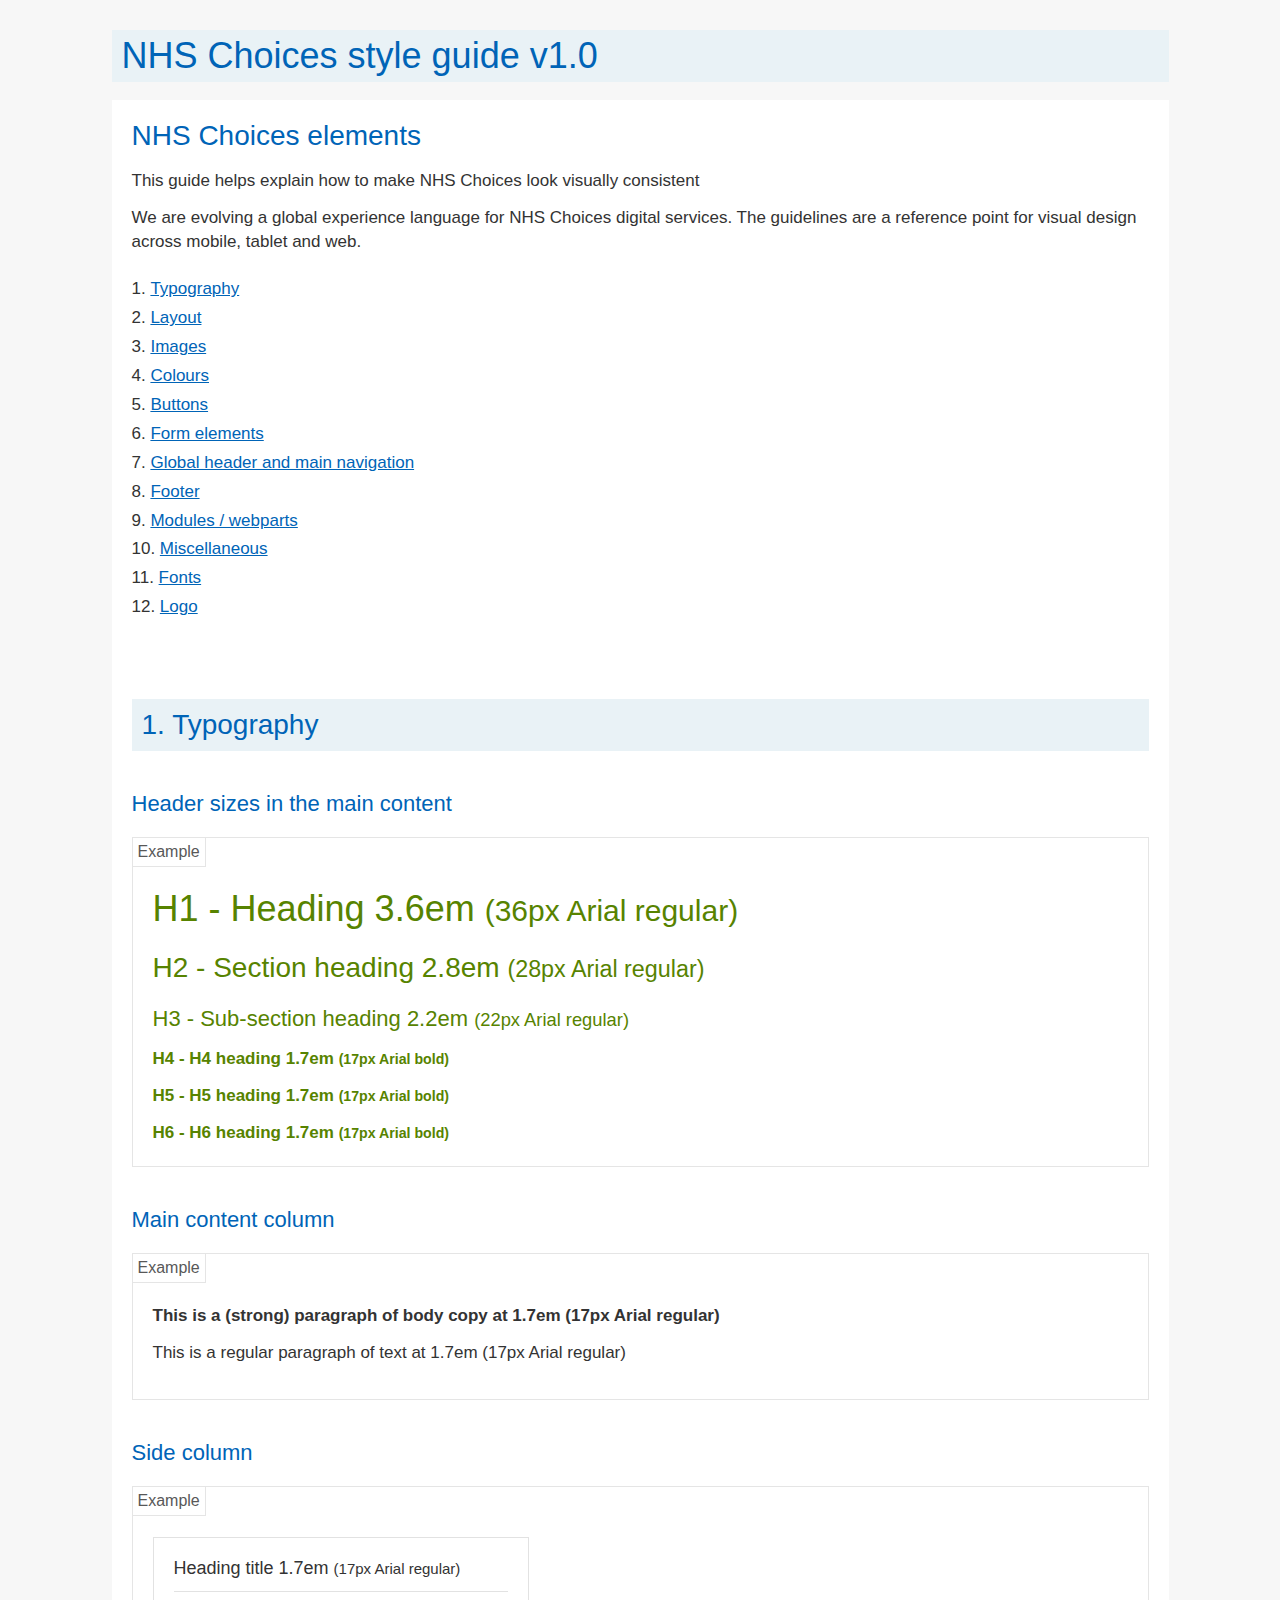
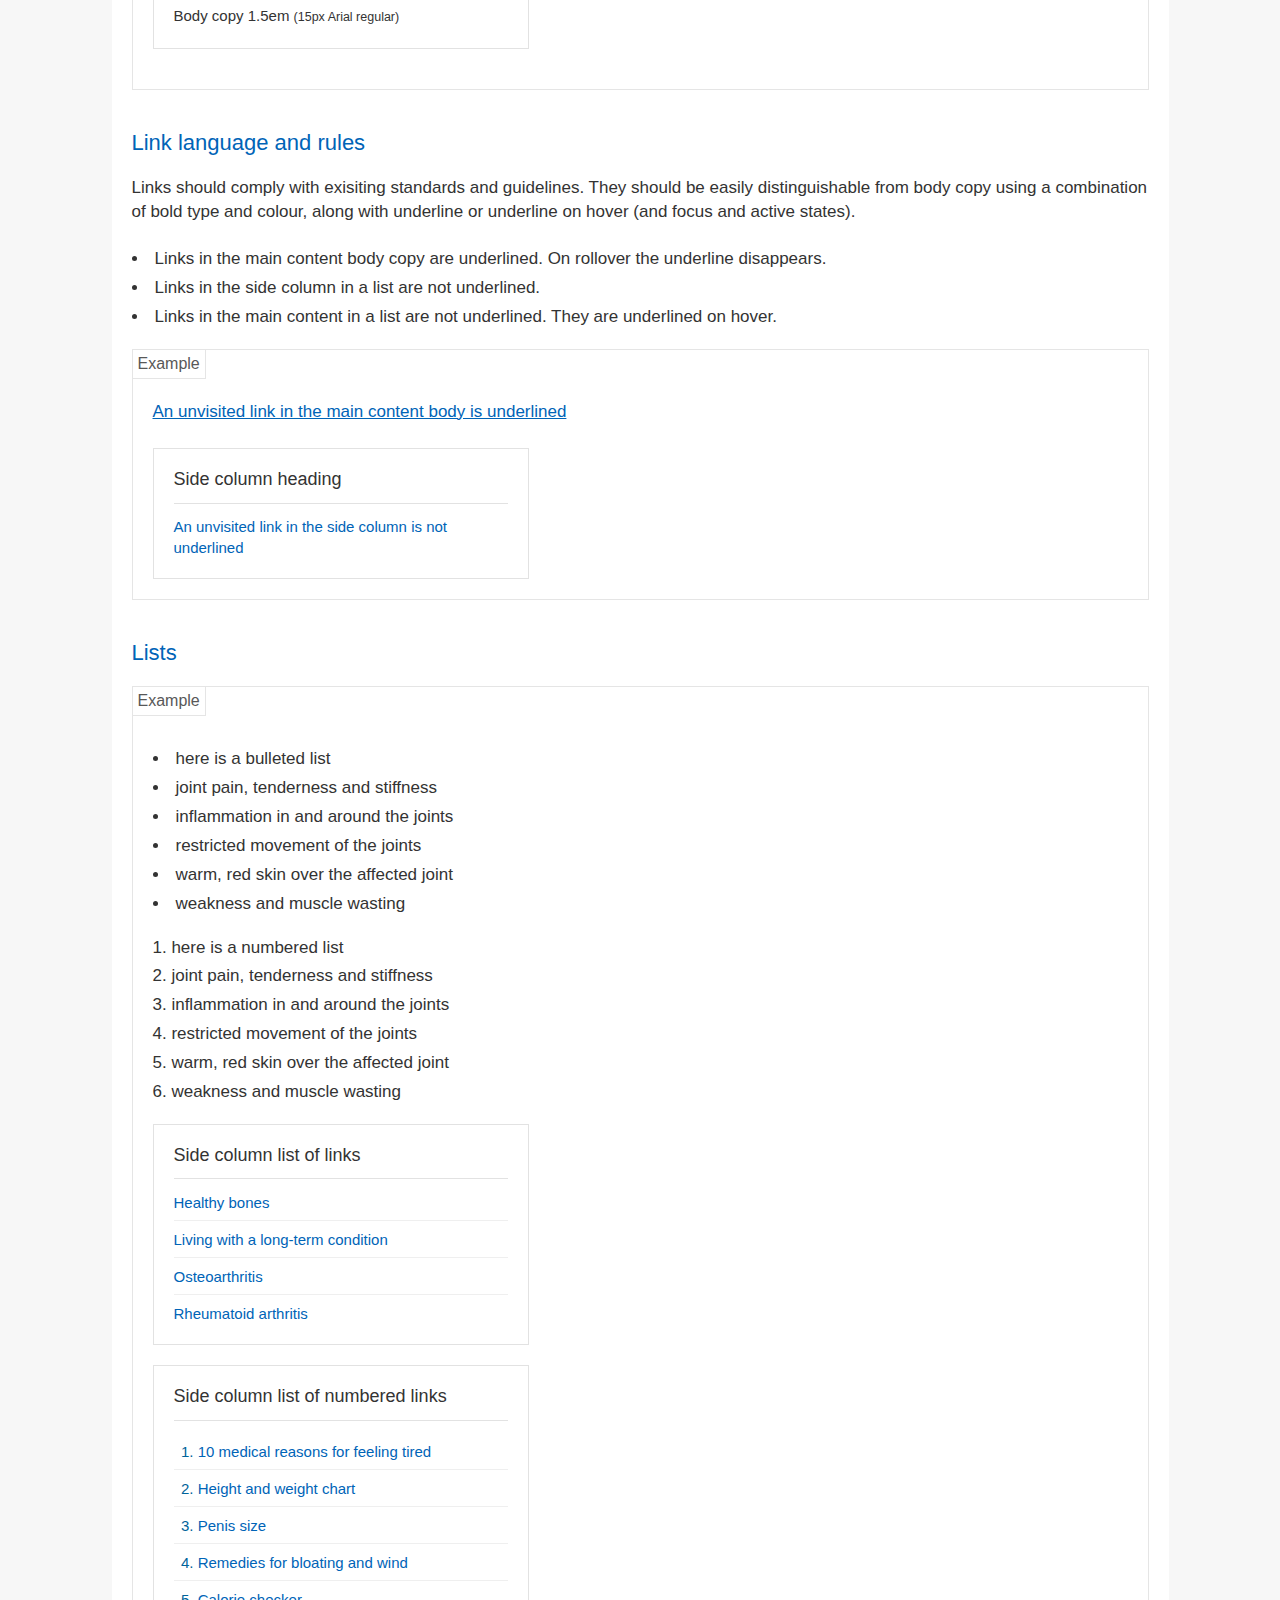
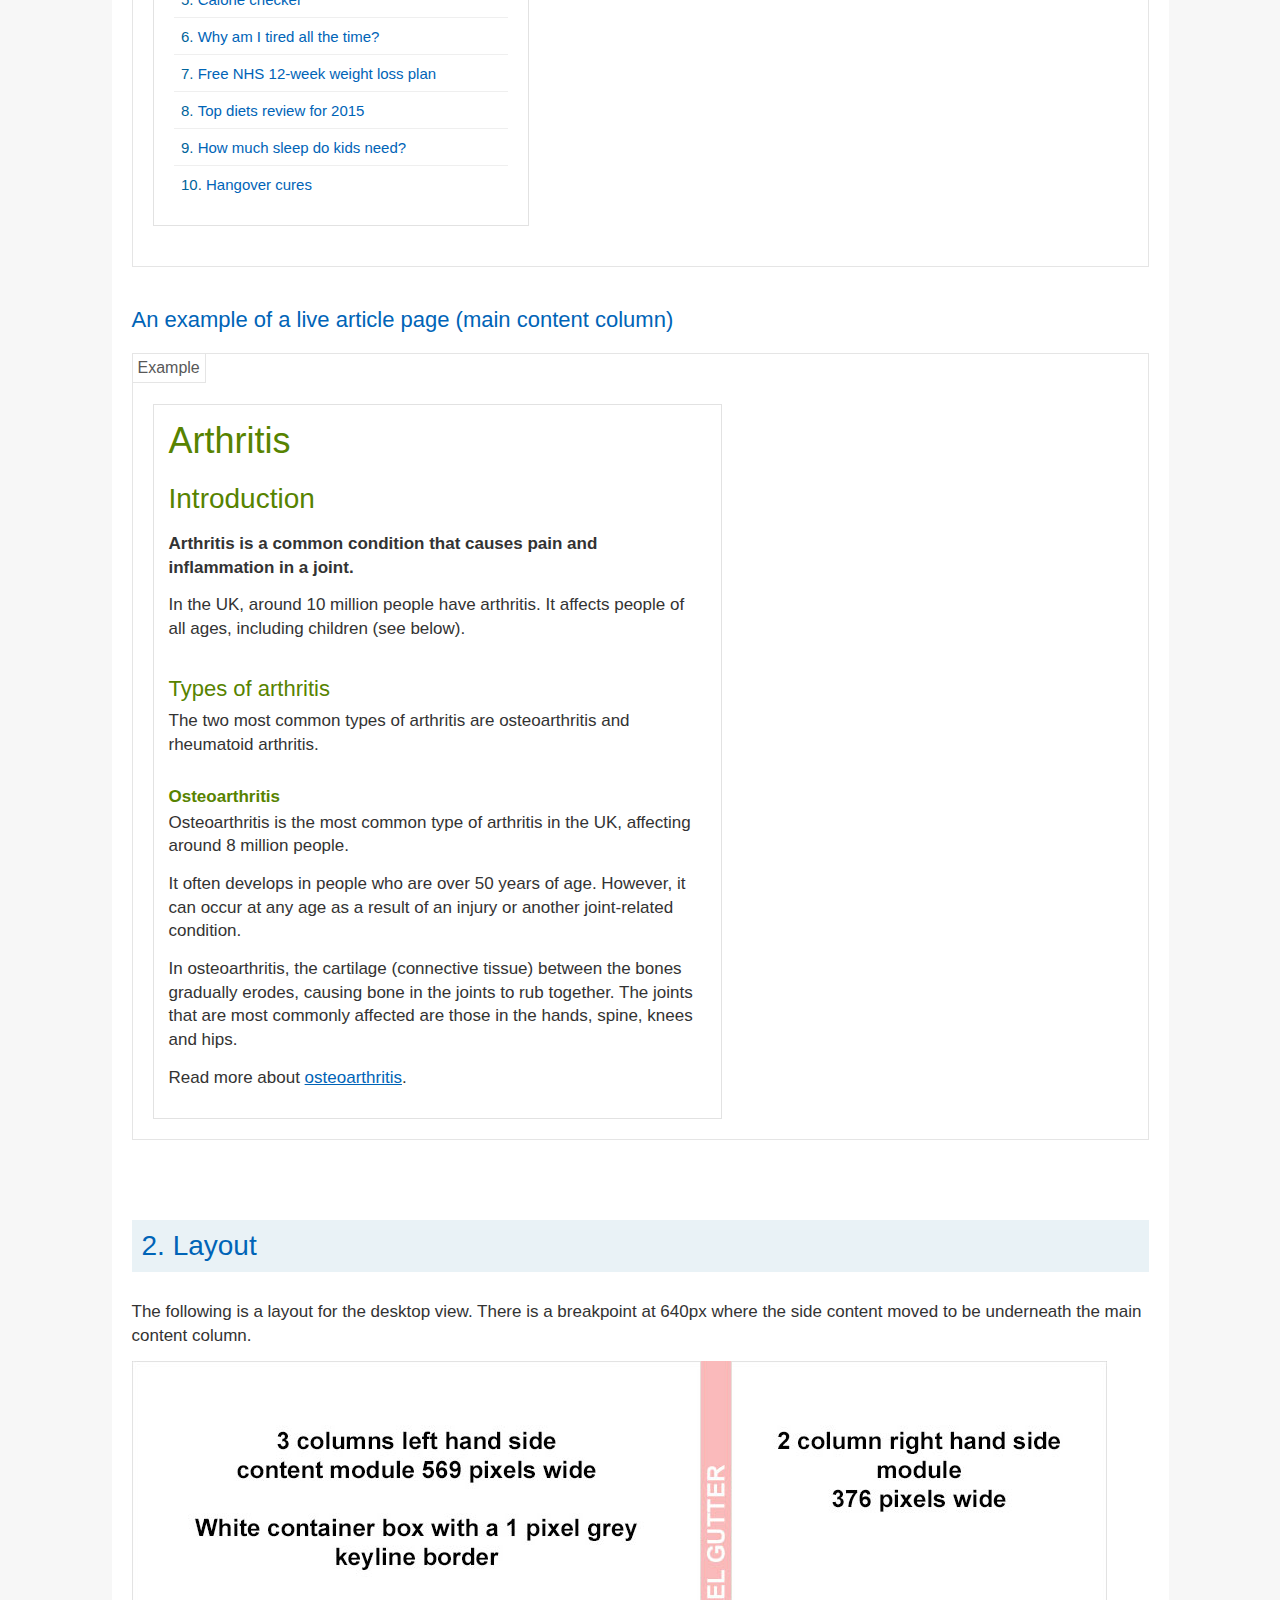
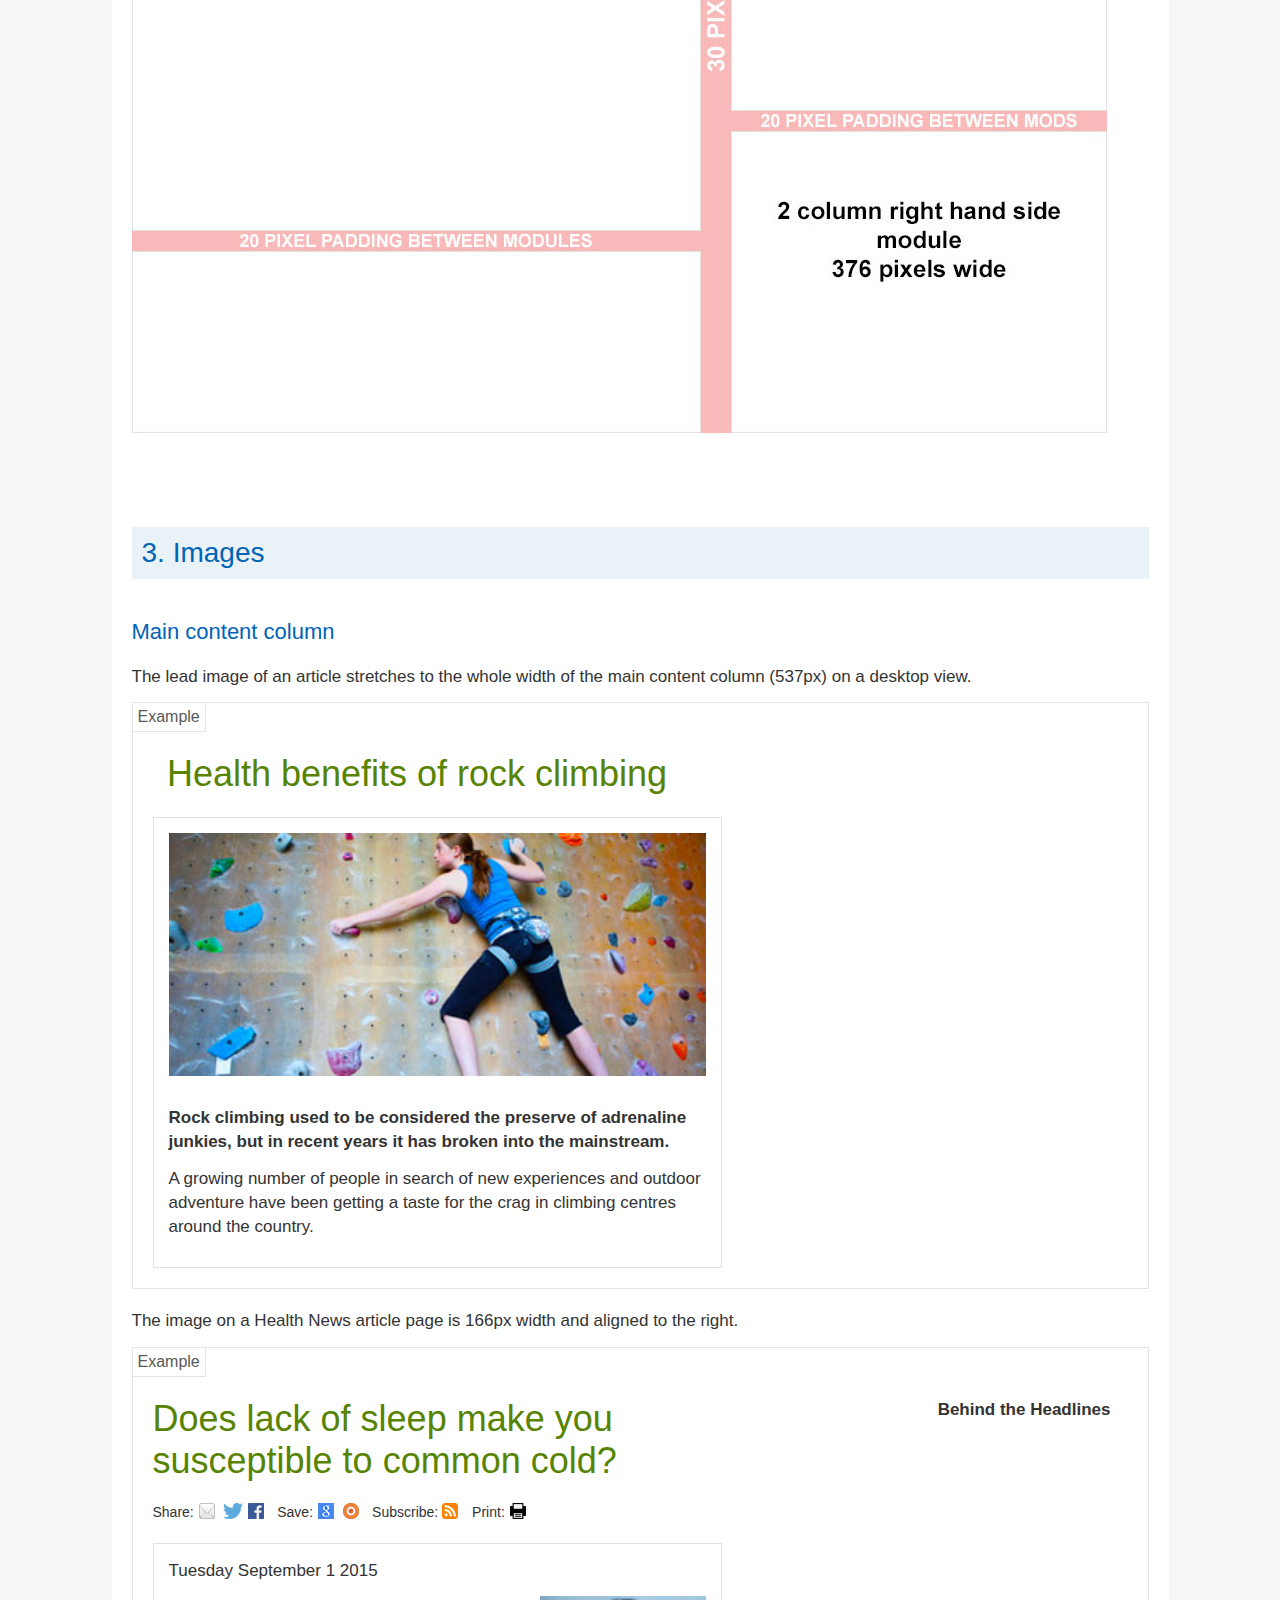
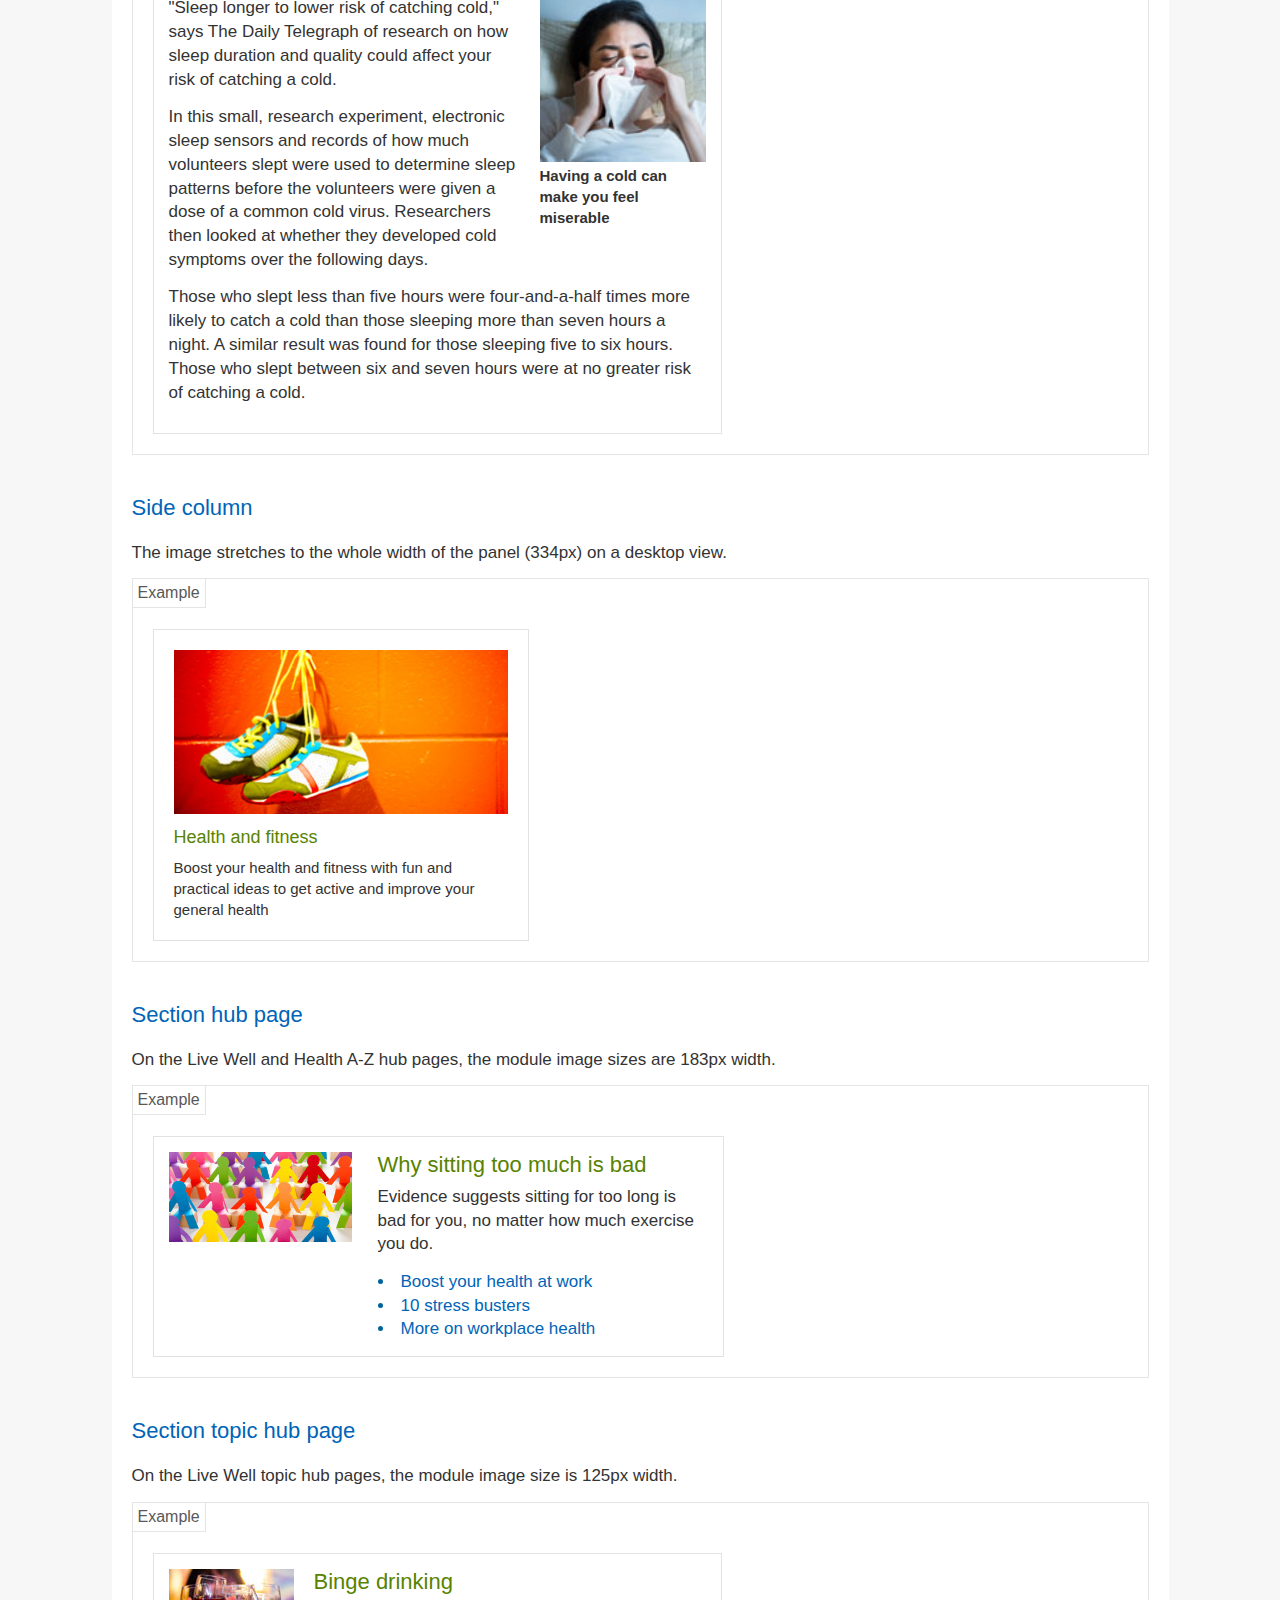
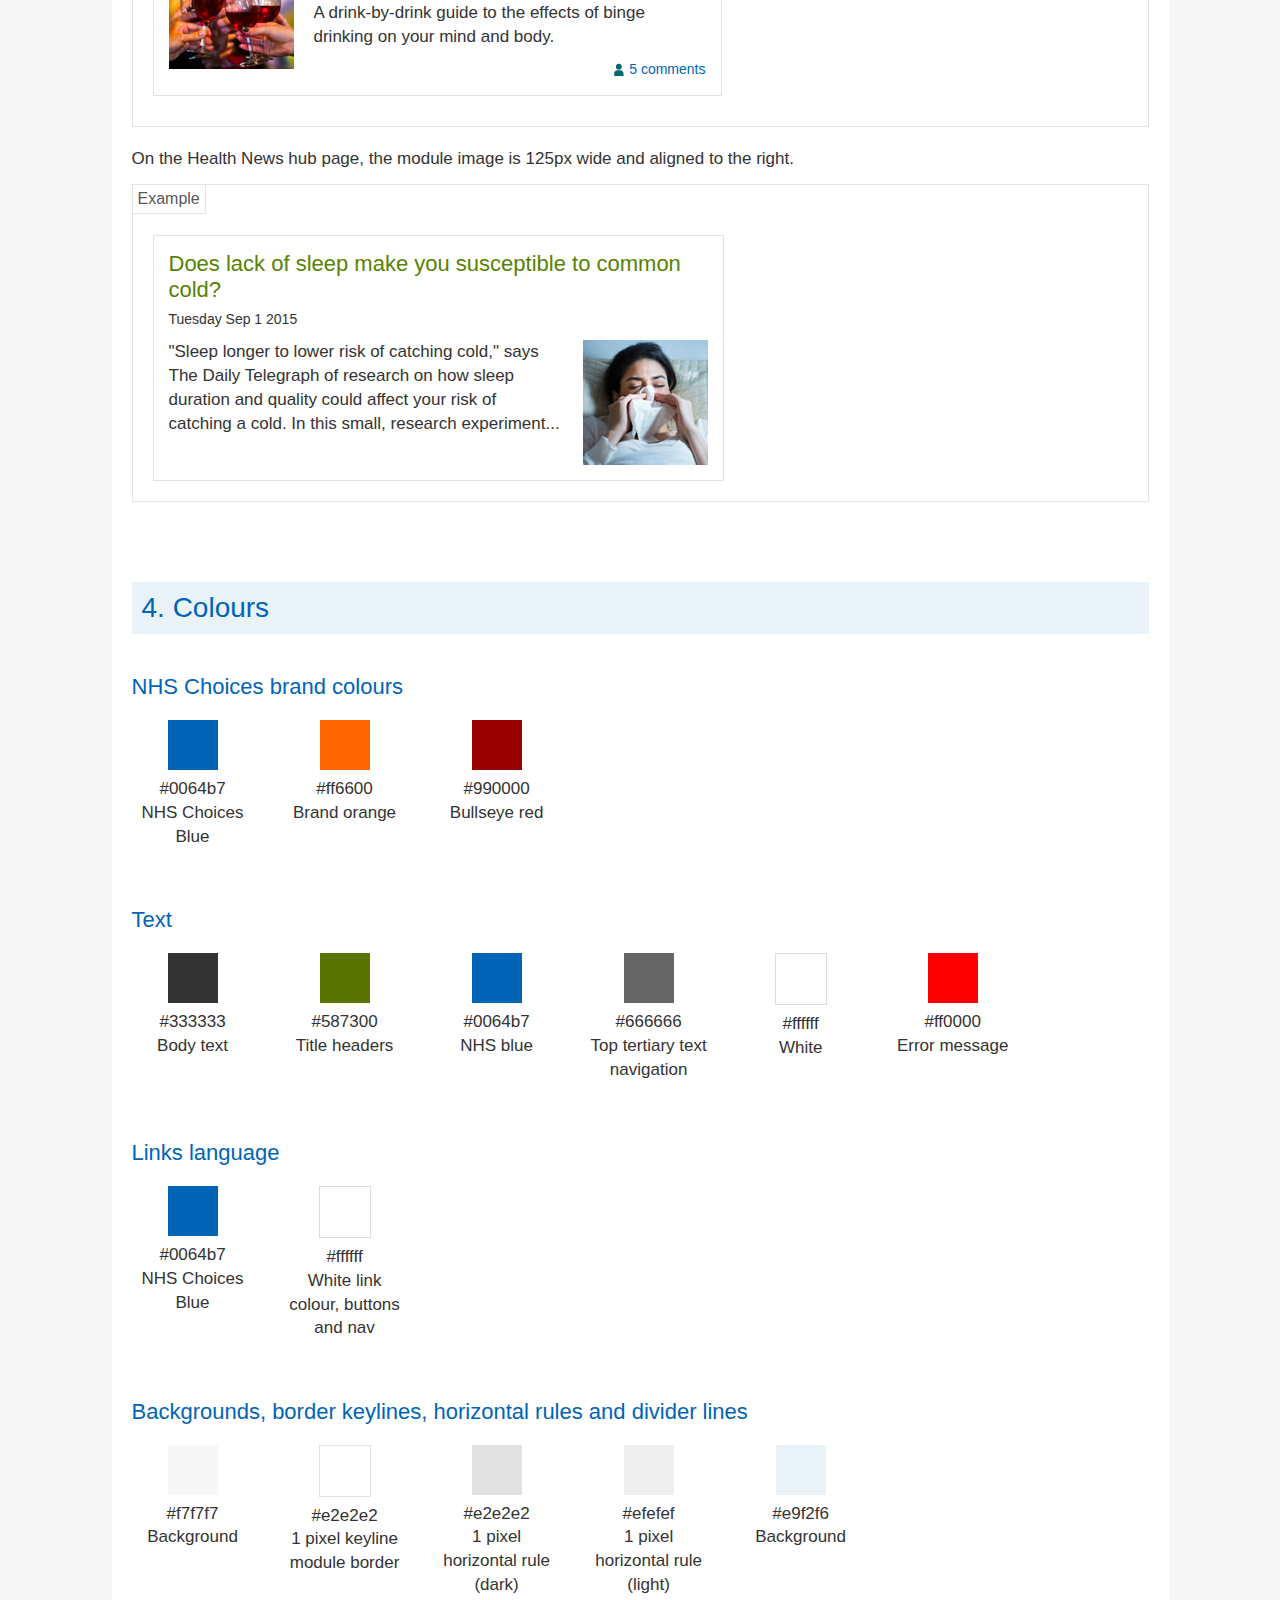
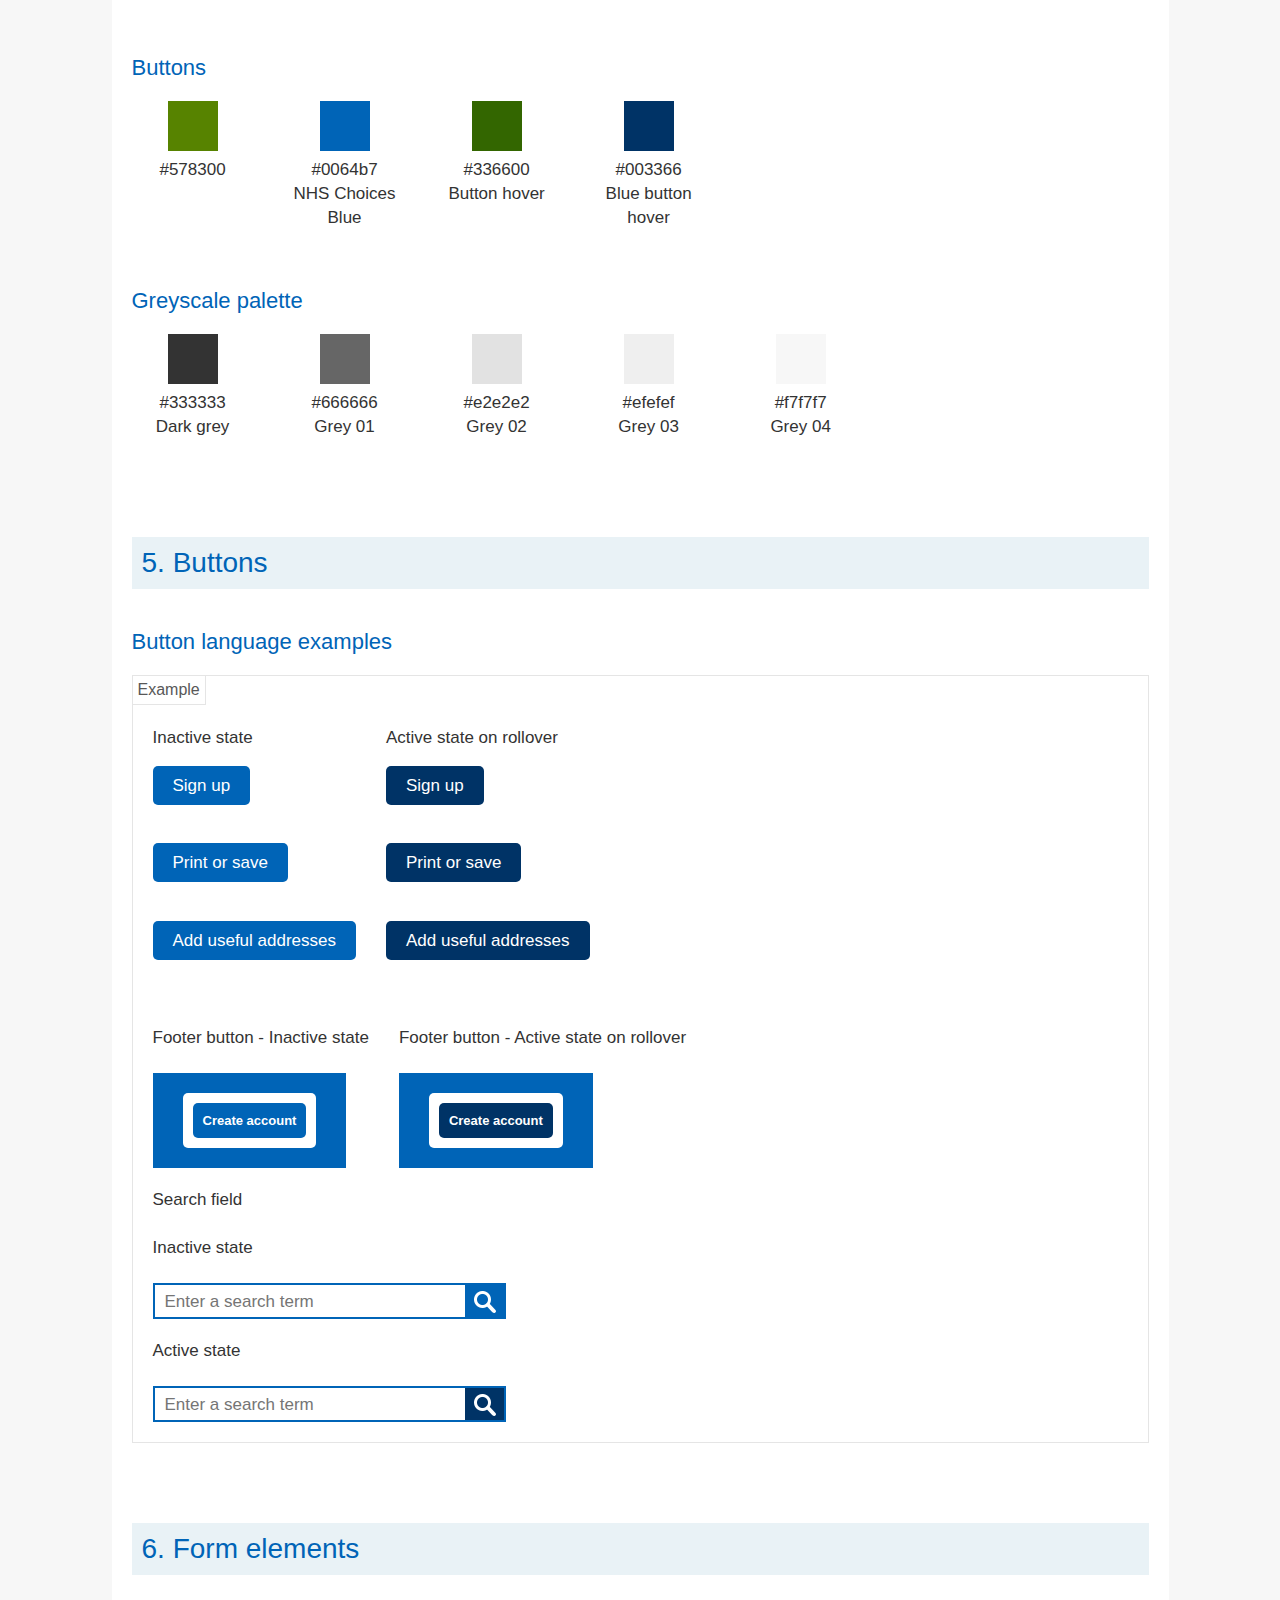
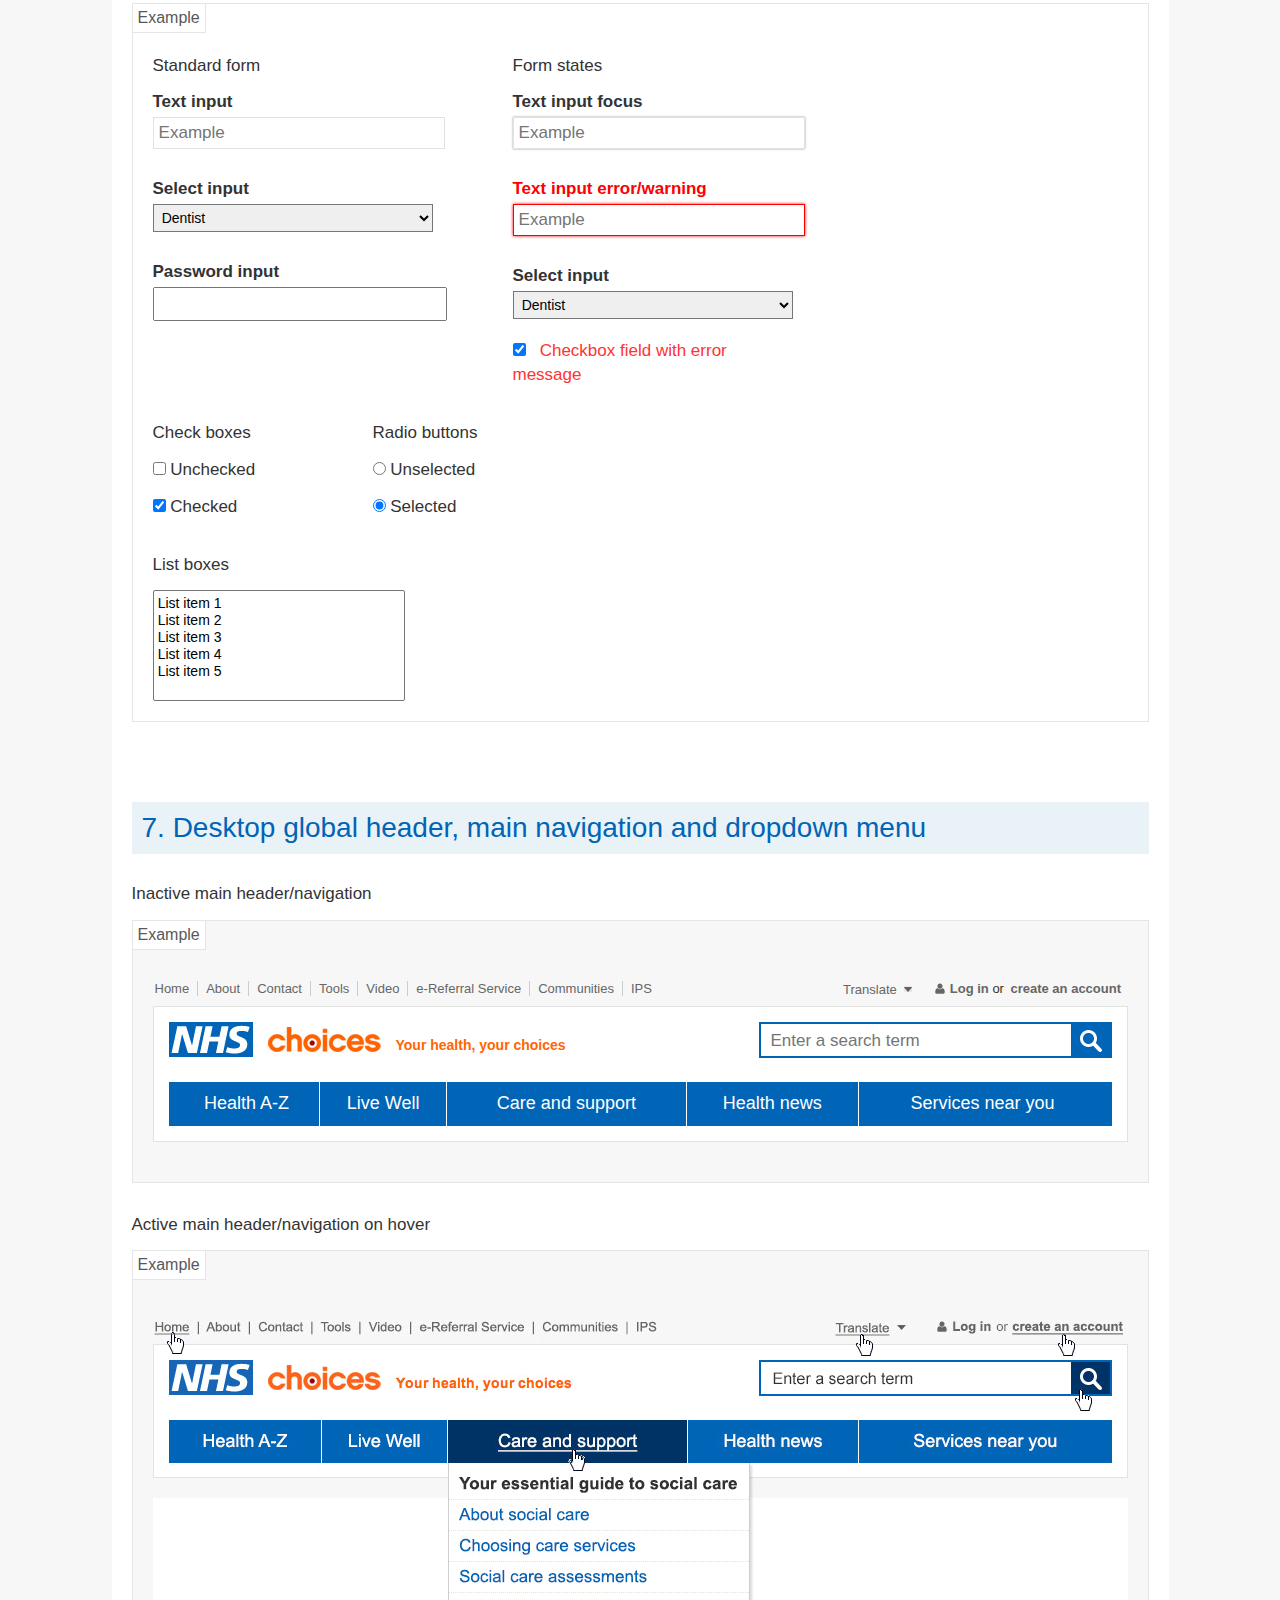
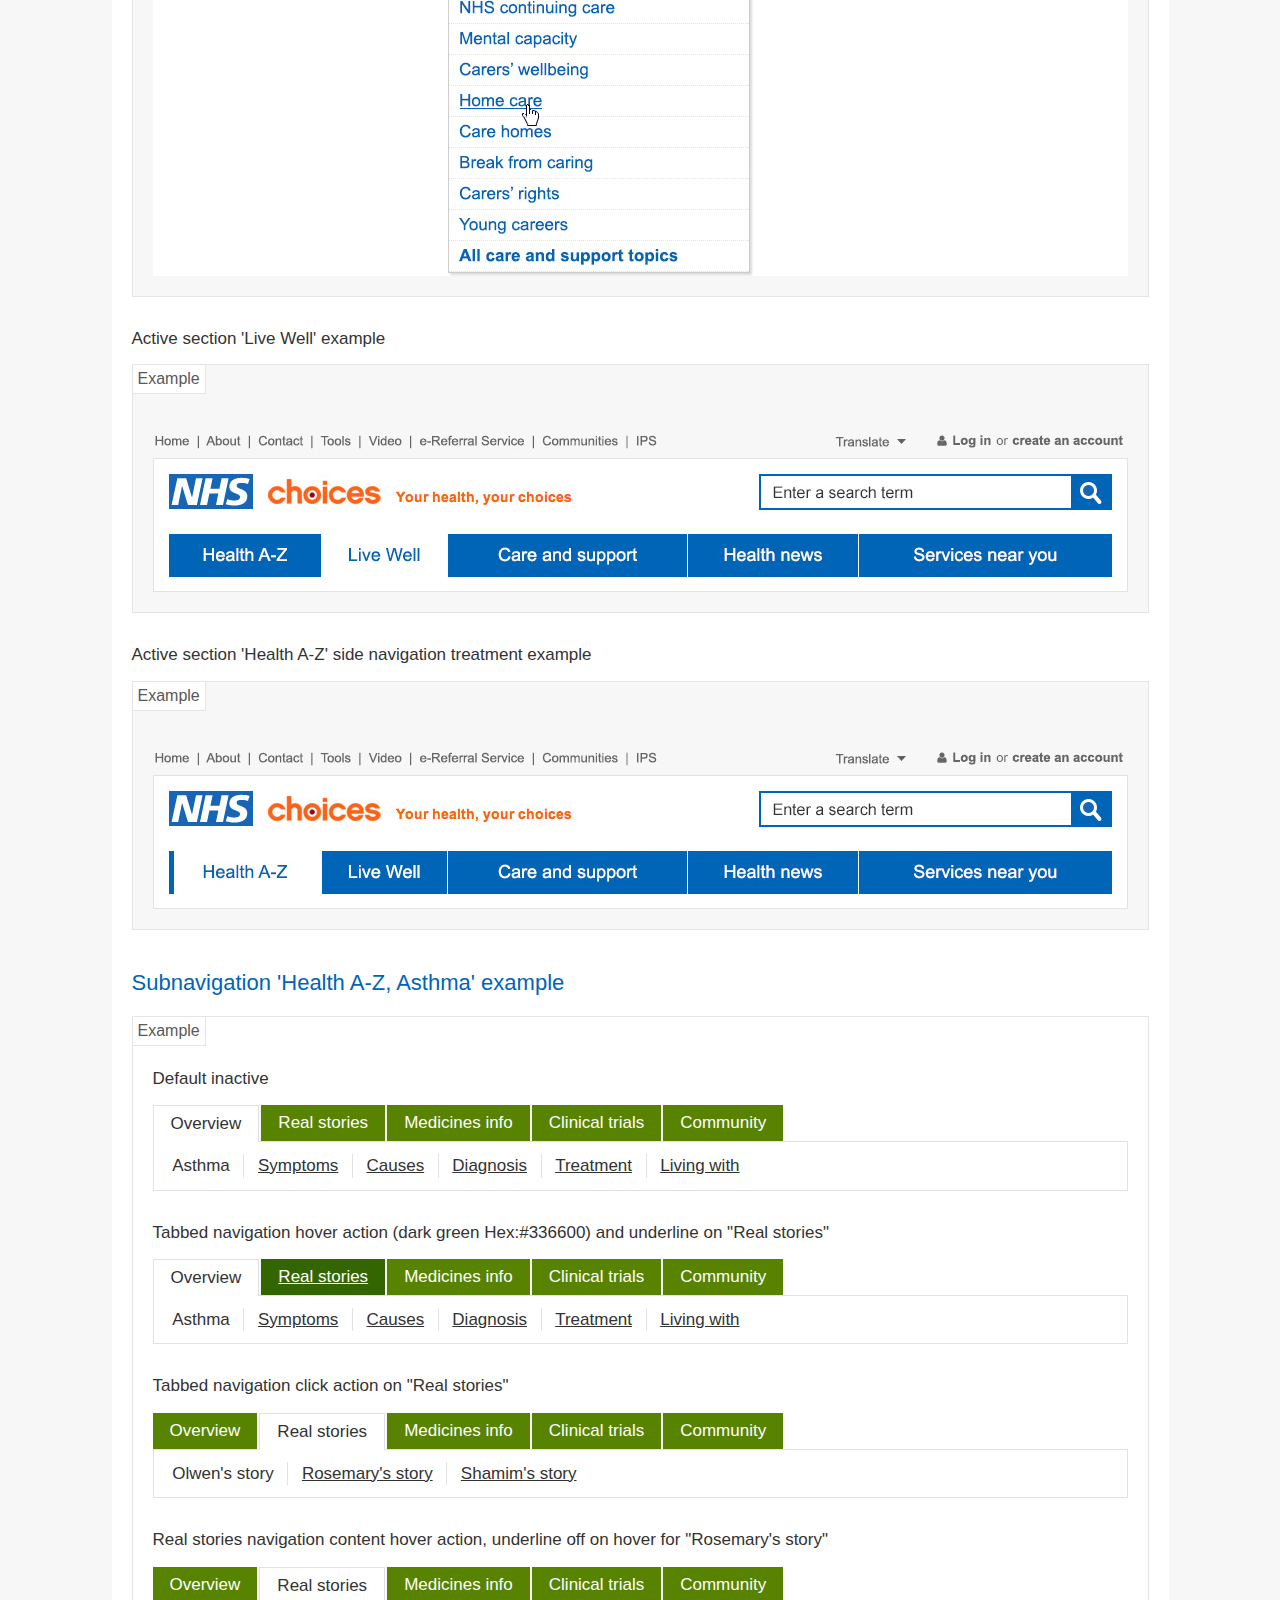
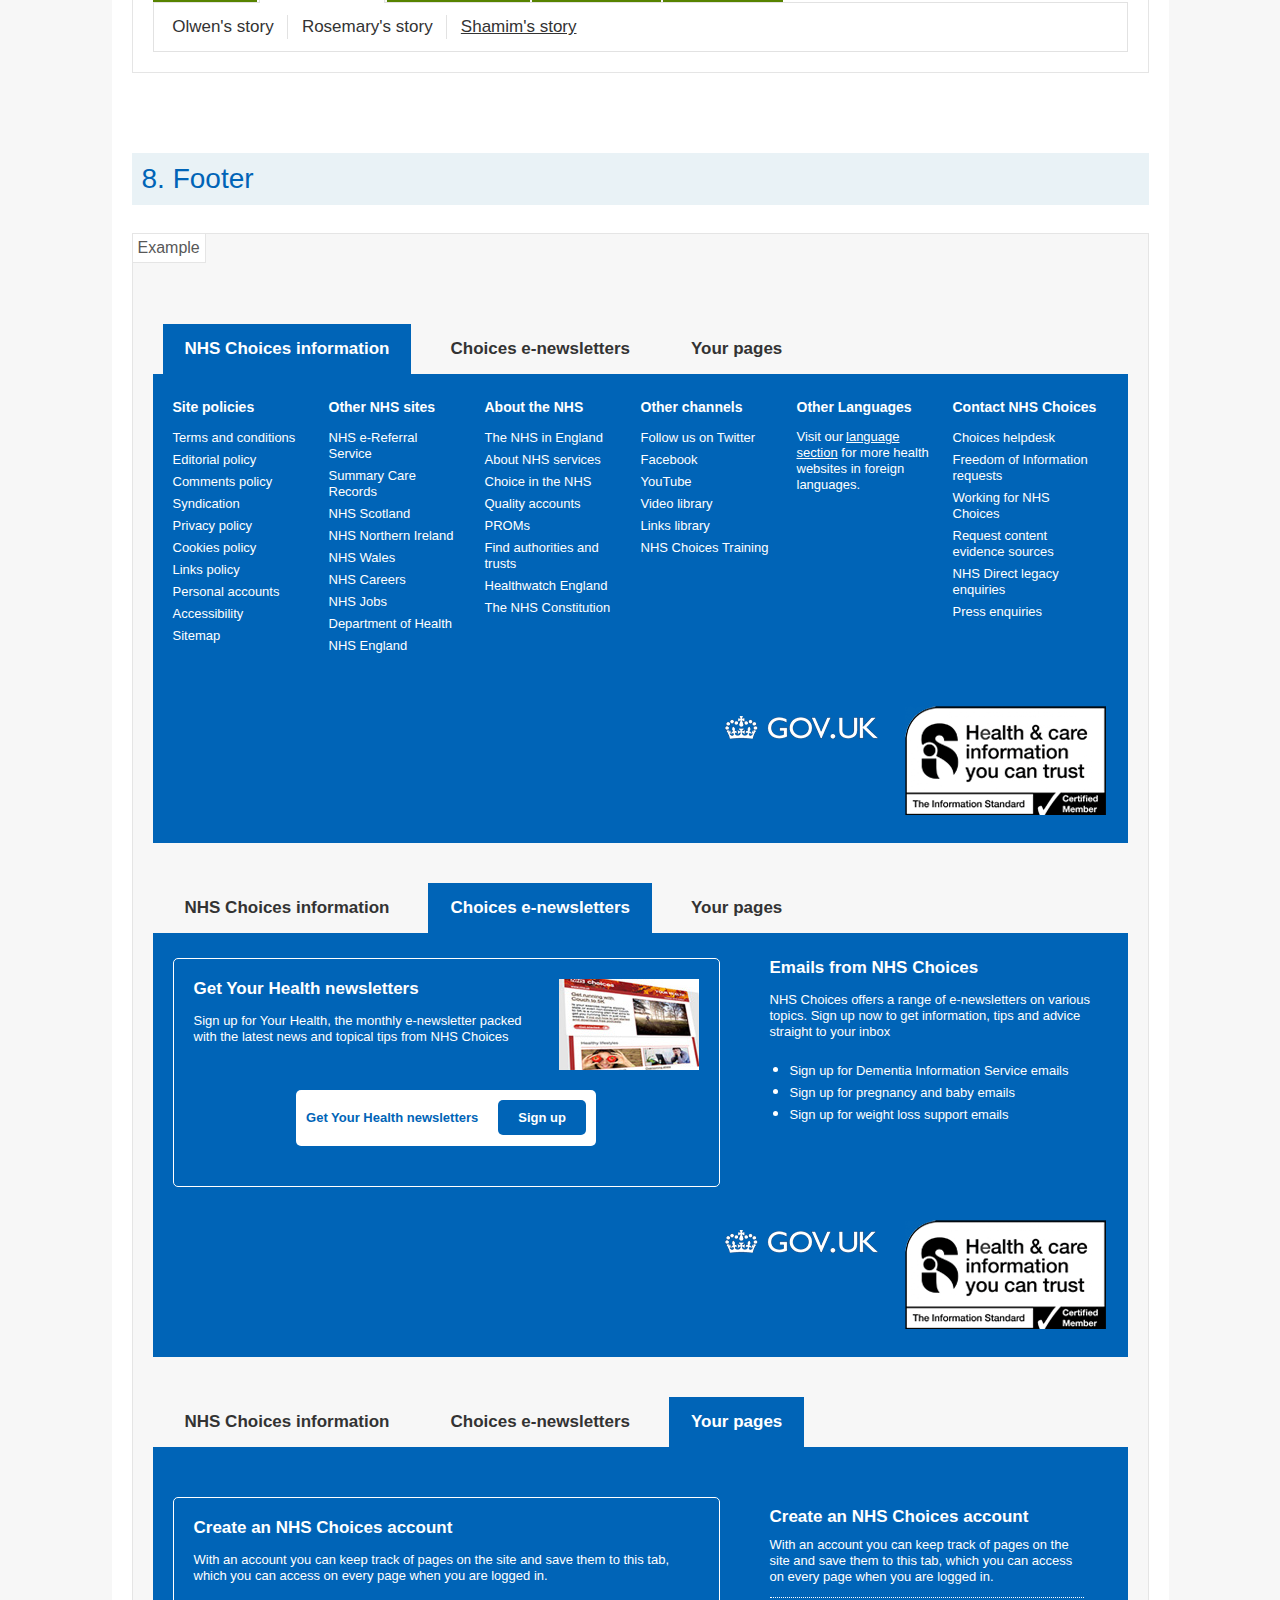
==== commit 0117ee1d: ":sparkles: Added footer section and tidied up examples" ====
--- a/index.html
+++ b/index.html
@@ -47,6 +47,8 @@
 			<li><a href="#logo">Logo</a></li>
 		</ol>
 
+		<!-- typography -->
+
 		<h2 id="typography" class="header--styleguide header--section">1. Typography</h2>
 
 		<h3 class="header--styleguide header--styleguide--h3">Header sizes in the main content</h3>
@@ -156,7 +158,6 @@
 			</div>
 		</div>
 
-
 		<h3 class="header--styleguide header--styleguide--h3">An example of a live article page (main content column)</h3>
 
 		<div class="example">
@@ -177,20 +178,18 @@
 				</div>
 			</div>
 		</div>
-	
-	</div>
-</div>
-
-<div class="wrap nomargintop nomarginbottom">
-	<div class="content-wrap">
+		
+
+
+		<!-- layout -->
+
 		<h2 id="layout" class="header--styleguide header--section">2. Layout</h2>
 		<p>The following is a layout for the desktop view. There is a breakpoint at 640px where the side content moved to be underneath the main content column.</p>
-	</div>
-</div>
-
-<div class="wrap nomargintop nomarginbottom">
-	<p class="nopaddingbottom"><img src="img/layout.jpg" alt="layout" /></p>
-	<div class="content-wrap">
+		<p class="centre"><img src="img/layout.jpg" alt="layout" /></p>
+
+
+		<!-- images -->
+
 		<h2 id="images" class="header--styleguide header--section">3. Images</h2>
 		<h3 class="header--styleguide header--styleguide--h3">Main content column</h3>
 		<p>The lead image of an article stretches to the whole width of the main content column (537px) on a desktop view.</p>
@@ -350,6 +349,10 @@
 				</div>
 			</div>
 		</div>
+
+
+
+		<!-- colours -->
 
 		<h2 id="colours" class="header--styleguide header--section">4. Colours</h2>
 		<h3 class="header--styleguide header--styleguide--h3">NHS Choices brand colours</h3>
@@ -490,6 +493,9 @@
 			</div>
 		</div>
 
+
+		<!-- form elements -->
+
 		<h2 id="formelements" class="header--styleguide header--section">6. Form elements</h2>
 		<div class="example formelements">
 			<span>Example</span>
@@ -557,208 +563,201 @@
 
 		</div>
 
-	</div>
-</div>
-
-<div class="wrap nomargintop nomarginbottom">
-	<div class="content-wrap">
+		
+
+		<!-- Desktop global header, main navigation and dropdown menu -->
+
 		<h2 id="header" class="header--styleguide header--section">7. Desktop global header, main navigation and dropdown menu</h2>
-		<p class="nopaddingbottom">Inactive main header/navigation</p>
-	</div>
-</div>
-
-<div class="wrap">
-
-	<div class="topnavwrap clear">
-		<ul class="info-nav">
-			<li class="first"><a accesskey="1" href="http://www.nhs.uk/Pages/HomePage.aspx">Home</a></li>
-			<li><a href="http://www.nhs.uk/aboutNHSChoices/Pages/AboutNHSChoices.aspx">About</a></li>
-			<li><a accesskey="9" href="http://www.nhs.uk/aboutNHSChoices/Pages/ContactUs.aspx">Contact</a></li>
-			<li><a href="http://www.nhs.uk/tools/pages/toolslibrary.aspx">Tools</a></li>
-			<li><a href="/video/pages/MediaLibrary.aspx">Video</a></li>
-			<li><a href="https://www.ebs.ncrs.nhs.uk/">e-Referral Service</a>
-			<li><a href="http://www.healthunlocked.com/nhschoices/">Communities</a>
-			<li class="last"><a href="http://www.nhs.uk/ipg/Pages/IPStart.aspx">IPS</a>
-		</ul>
-		<div class="tab-login anonymous-login"> 
-			<ul class="translate"> 
-				<li class="translate-item"><a class="translate-text" href="http://www.nhs.uk/pages/languagehub.aspx">Translate</a></li>
-			</ul>
-			<ul class="personal-header clear">
-				<li class="logged-out"><a href="http://www.nhs.uk/Personalisation/Login.aspx">Log in</a>&nbsp;or</li>
-				<li class="create-account"><a href="http://www.nhs.uk/Personalisation/Registration.aspx">create an account</a></li>
-			</ul>
-		</div>
-	</div>
-
-	<div class="header main-header">
-  		<div class="heading">
-      		<h1><img width="212" height="35" alt="NHS Choices" src="img/logo.gif"><span>Your health, your choices</span></h1>
-  		</div>
-  		<p class="hidden"><strong>Information navigation</strong></p>
-	  <div class="searchbar">
-	    <form onsubmit="return NhsUk_OnSubmit();" action="http://www.nhs.uk/Search/Pages/Results.aspx" method="get" id="gs">
-    		<input type="hidden" name="___JSSniffer" id="___JSSniffer" value="true">
-			<fieldset>
-				<legend class="hidden">Search entire site</legend>	
-				<div id="IdSearchBoxContainer" class="search-inner">
-					<div id="search-results-container">
-						<label for="q"><span class="hidden">Enter a search term: </span><input type="text" maxlength="500" accesskey="4" placeholder="Enter a search term" name="q" id="q" autocomplete="off"></label>
-					</div>
-					<div class="submit-container">
-						<div class="submit">
-							<input type="submit" value="Search">
-						</div>
-					</div>
-				</div>
-			</fieldset>
-    	</form>
-	  </div>
-
-  	<div id="main-navigation" class="main-nav clear">
-    	<p class="hidden"><strong>Main navigation</strong></p>    
-    		<div id="ctl00_Header_mainNavigation">
-				<ul>
-					<li id="health-az-topnav" class="health-az"><a href="http://www.nhs.uk/Conditions/Pages/hub.aspx">Health A-Z</a>
-						<div>
+		<p>Inactive main header/navigation</p>
+
+		<div class="example example--header">
+			<span>Example</span>
+			<div class="topnavwrap clear">
+				<ul class="info-nav">
+					<li class="first"><a accesskey="1" href="http://www.nhs.uk/Pages/HomePage.aspx">Home</a></li>
+					<li><a href="http://www.nhs.uk/aboutNHSChoices/Pages/AboutNHSChoices.aspx">About</a></li>
+					<li><a accesskey="9" href="http://www.nhs.uk/aboutNHSChoices/Pages/ContactUs.aspx">Contact</a></li>
+					<li><a href="http://www.nhs.uk/tools/pages/toolslibrary.aspx">Tools</a></li>
+					<li><a href="/video/pages/MediaLibrary.aspx">Video</a></li>
+					<li><a href="https://www.ebs.ncrs.nhs.uk/">e-Referral Service</a>
+					<li><a href="http://www.healthunlocked.com/nhschoices/">Communities</a>
+					<li class="last"><a href="http://www.nhs.uk/ipg/Pages/IPStart.aspx">IPS</a>
+				</ul>
+				<div class="tab-login anonymous-login"> 
+					<ul class="translate"> 
+						<li class="translate-item"><a class="translate-text" href="http://www.nhs.uk/pages/languagehub.aspx">Translate</a></li>
+					</ul>
+					<ul class="personal-header clear">
+						<li class="logged-out"><a href="http://www.nhs.uk/Personalisation/Login.aspx">Log in</a>&nbsp;or</li>
+						<li class="create-account"><a href="http://www.nhs.uk/Personalisation/Registration.aspx">create an account</a></li>
+					</ul>
+				</div>
+			</div>
+
+			<div class="header main-header">
+		  		<div class="heading">
+		      		<h1><img width="212" height="35" alt="NHS Choices" src="img/logo.gif"><span>Your health, your choices</span></h1>
+		  		</div>
+		  		<p class="hidden"><strong>Information navigation</strong></p>
+			  	<div class="searchbar">
+				    <form onsubmit="return NhsUk_OnSubmit();" action="http://www.nhs.uk/Search/Pages/Results.aspx" method="get" id="gs">
+			    		<input type="hidden" name="___JSSniffer" id="___JSSniffer" value="true">
+						<fieldset>
+							<legend class="hidden">Search entire site</legend>	
+							<div id="IdSearchBoxContainer" class="search-inner">
+								<div id="search-results-container">
+									<label for="q"><span class="hidden">Enter a search term: </span><input type="text" maxlength="500" accesskey="4" placeholder="Enter a search term" name="q" id="q" autocomplete="off"></label>
+								</div>
+								<div class="submit-container">
+									<div class="submit">
+										<input type="submit" value="Search">
+									</div>
+								</div>
+							</div>
+						</fieldset>
+			    	</form>
+			  	</div>
+
+			  	<div id="main-navigation" class="main-nav clear">
+			    	<p class="hidden"><strong>Main navigation</strong></p>    
+			    		<div id="ctl00_Header_mainNavigation">
 							<ul>
-								<li class="first"><span>Hundreds of conditions explained</span></li>
-								<li><a href="http://www.nhs.uk/Conditions/Arthritis">Arthritis<span class="hidden"> information</span></a></li>
-								<li><a href="http://www.nhs.uk/conditions/asthma">Asthma<span class="hidden"> information</span></a></li>
-								<li><a href="http://www.nhs.uk/Conditions/Back-pain">Back pain<span class="hidden"> information</span></a></li>
-								<li><a href="http://www.nhs.uk/Conditions/stress-anxiety-depression/Pages/low-mood-stress-anxiety.aspx">Stress, anxiety, depression<span class="hidden"> information</span></a></li>
-								<li><a href="http://www.nhs.uk/Conditions/Cancer-of-the-breast-female">Breast cancer<span class="hidden"> information</span></a></li>
-								<li><a href="http://www.nhs.uk/Conditions/pregnancy-and-baby/pages/pregnancy-and-baby-care.aspx">Pregnancy and baby<span class="hidden"> information</span></a></li>
-								<li><a href="http://www.nhs.uk/Conditions/Diabetes/Pages/Diabetes.aspx">Diabetes<span class="hidden"> information</span></a></li>
-								<li><a href="http://www.nhs.uk/Conditions/dementia-guide/Pages/about-dementia.aspx">Dementia<span class="hidden"> information</span></a></li>
-								<li><a href="http://www.nhs.uk/Conditions/Coronary-heart-disease">Heart disease<span class="hidden"> information</span></a></li>
-								<li><a href="http://www.nhs.uk/conditions/measles">Measles<span class="hidden"> information</span></a></li>
-								<li><a href="http://www.nhs.uk/Conditions/nhs-health-check/Pages/NHS-Health-Check.aspx">NHS Health Check<span class="hidden"> information</span></a></li>
-								<li><a href="http://www.nhs.uk/Conditions/vaccinations/Pages/vaccination-schedule-age-checklist.aspx">Vaccinations<span class="hidden"> information</span></a></li>
-								<li><a href="http://www.nhs.uk/CHQ/Pages/home.aspx"> Common health questions</a></li>
-								<li><a href="http://www.nhs.uk/symptomcheckers/pages/symptoms.aspx"> Symptom checkers</a></li>
-								<li class="last bold"><a href="http://www.nhs.uk/Conditions/Pages/BodyMap.aspx?Index=A"> All A-Z topics</a></li>
+								<li id="health-az-topnav" class="health-az"><a href="http://www.nhs.uk/Conditions/Pages/hub.aspx">Health A-Z</a>
+									<div>
+										<ul>
+											<li class="first"><span>Hundreds of conditions explained</span></li>
+											<li><a href="http://www.nhs.uk/Conditions/Arthritis">Arthritis<span class="hidden"> information</span></a></li>
+											<li><a href="http://www.nhs.uk/conditions/asthma">Asthma<span class="hidden"> information</span></a></li>
+											<li><a href="http://www.nhs.uk/Conditions/Back-pain">Back pain<span class="hidden"> information</span></a></li>
+											<li><a href="http://www.nhs.uk/Conditions/stress-anxiety-depression/Pages/low-mood-stress-anxiety.aspx">Stress, anxiety, depression<span class="hidden"> information</span></a></li>
+											<li><a href="http://www.nhs.uk/Conditions/Cancer-of-the-breast-female">Breast cancer<span class="hidden"> information</span></a></li>
+											<li><a href="http://www.nhs.uk/Conditions/pregnancy-and-baby/pages/pregnancy-and-baby-care.aspx">Pregnancy and baby<span class="hidden"> information</span></a></li>
+											<li><a href="http://www.nhs.uk/Conditions/Diabetes/Pages/Diabetes.aspx">Diabetes<span class="hidden"> information</span></a></li>
+											<li><a href="http://www.nhs.uk/Conditions/dementia-guide/Pages/about-dementia.aspx">Dementia<span class="hidden"> information</span></a></li>
+											<li><a href="http://www.nhs.uk/Conditions/Coronary-heart-disease">Heart disease<span class="hidden"> information</span></a></li>
+											<li><a href="http://www.nhs.uk/conditions/measles">Measles<span class="hidden"> information</span></a></li>
+											<li><a href="http://www.nhs.uk/Conditions/nhs-health-check/Pages/NHS-Health-Check.aspx">NHS Health Check<span class="hidden"> information</span></a></li>
+											<li><a href="http://www.nhs.uk/Conditions/vaccinations/Pages/vaccination-schedule-age-checklist.aspx">Vaccinations<span class="hidden"> information</span></a></li>
+											<li><a href="http://www.nhs.uk/CHQ/Pages/home.aspx"> Common health questions</a></li>
+											<li><a href="http://www.nhs.uk/symptomcheckers/pages/symptoms.aspx"> Symptom checkers</a></li>
+											<li class="last bold"><a href="http://www.nhs.uk/Conditions/Pages/BodyMap.aspx?Index=A"> All A-Z topics</a></li>
+										</ul>
+									</div>
+								</li>
+								<li id="livewell-topnav" class="livewell"><a href="http://www.nhs.uk/livewell/Pages/Livewellhub.aspx">Live Well</a>
+									<div>
+										<ul>
+											<li class="first"><span>Over 100 topics on healthy living</span></li>
+											<li><a href="http://www.nhs.uk/Livewell/alcohol">Alcohol<span class="hidden"> articles</span></a></li>
+											<li><a href="http://www.nhs.uk/LiveWell/c25k/Pages/couch-to-5k.aspx">Couch to 5K<span class="hidden"> articles</span></a></li>
+											<li><a href="http://www.nhs.uk/livewell/dentalhealth">Teeth and dentistry<span class="hidden"> articles</span></a></li>
+											<li><a href="http://www.nhs.uk/livewell/fitness">Fitness<span class="hidden"> articles</span></a></li>
+											<li><a href="http://www.nhs.uk/livewell/winterhealth/pages/fluandthefluvaccine.aspx">The flu jab<span class="hidden"> articles</span></a></li>
+											<li><a href="http://www.nhs.uk/livewell/healthy-eating">Healthy eating<span class="hidden"> articles</span></a></li>
+											<li><a href="http://www.nhs.uk/livewell/loseweight">Lose weight<span class="hidden"> articles</span></a></li>
+											<li><a href="http://www.nhs.uk/livewell/mentalhealth/Pages/Mentalhealthhome.aspx">Mental health<span class="hidden"> articles</span></a></li>
+											<li><a href="http://www.nhs.uk/Livewell/Pain/Pages/Painhome.aspx">Pain<span class="hidden"> articles</span></a></li>
+											<li><a href="http://www.nhs.uk/livewell/sexualhealth">Sexual health<span class="hidden"> articles</span></a></li>
+											<li><a href="http://www.nhs.uk/LiveWell/sleep/Pages/sleep-home.aspx">Sleep<span class="hidden"> articles</span></a></li>
+											<li><a href="http://www.nhs.uk/livewell/smoking">Stop smoking<span class="hidden"> articles</span></a></li>
+											<li><a href="http://www.nhs.uk/livewell/tiredness-and-fatigue">Tiredness<span class="hidden"> articles</span></a></li>
+											<li><a href="http://www.nhs.uk/tools/pages/toolslibrary.aspx">Health check tools</a></li>
+											<li class="last bold"><a href="http://www.nhs.uk/livewell/pages/topics.aspx">All Live Well topics</a></li>
+										</ul>
+									</div>
+								</li>
+								<li id="carers-topnav" class="carers"><a href="http://www.nhs.uk/Conditions/social-care-and-support-guide/Pages/what-is-social-care.aspx"> Care and support</a>
+									<div>
+										<ul>
+											<li class="first"><span>Your essential guide to social care</span></li>
+											<li><a href="http://www.nhs.uk/Conditions/social-care-and-support-guide/Pages/how-can-i-get-social-care-support.aspx">About social care</a></li>
+											<li><a href="http://www.nhs.uk/conditions/social-care-and-support-guide/Pages/choosing-care-services.aspx">Choosing care services</a></li>
+											<li><a href="http://www.nhs.uk/Conditions/social-care-and-support-guide/Pages/assessment-care-needs.aspx">Social care assessments</a></li>
+											<li><a href="http://www.nhs.uk/Conditions/social-care-and-support-guide/Pages/nhs-continuing-care.aspx">NHS continuing care</a></li>
+											<li><a href="http://www.nhs.uk/Conditions/social-care-and-support-guide/Pages/mental-capacity.aspx">Mental capacity</a></li>
+											<li><a href="http://www.nhs.uk/Conditions/social-care-and-support-guide/Pages/home-care.aspx">Home care</a></li>
+											<li><a href="http://www.nhs.uk/Conditions/social-care-and-support-guide/Pages/care-homes.aspx">Care homes</a></li>
+											<li><a href="http://www.nhs.uk/Conditions/social-care-and-support-guide/Pages/breaks-for-carers-respite-care.aspx">Breaks from caring</a></li>
+											<li><a href="http://www.nhs.uk/Conditions/social-care-and-support-guide/Pages/carers-rights-care-act-2014.aspx">Carers' rights</a></li>
+											<li><a href="http://www.nhs.uk/Conditions/social-care-and-support-guide/Pages/young-carers-rights.aspx">Young carers</a></li>
+											<li class="bold"><a href="http://www.nhs.uk/conditions/social-care-and-support-guide">All care and support topics</a></li>
+										</ul>
+									</div>
+								</li>
+								<li id="news-topnav" class="news"><a href="http://www.nhs.uk/News/Pages/NewsIndex.aspx" onclick="dcsMultiTrack('DCSext.HeaderMenuUrlClicked','/News/Pages/NewsIndex.aspx','WT.dl','121')"> Health news</a>
+									<div>
+										<ul>
+											<li class="first"><span>Health news stories unspun</span></li>
+											<li><a href="http://www.nhs.uk/news/pages/newsarticles.aspx?TopicId=Food%2fdiet">Diet and nutrition<span class="hidden"> news reports</span></a></li>
+											<li><a href="http://www.nhs.uk/news/pages/newsarticles.aspx?TopicId=Obesity">Obesity and weight loss<span class="hidden"> news reports</span></a></li>
+											<li><a href="http://www.nhs.uk/news/pages/newsarticles.aspx?TopicId=Neurology">Neurology and dementia<span class="hidden"> news reports</span></a></li>
+											<li><a href="http://www.nhs.uk/news/pages/newsarticles.aspx?TopicId=Lifestyle%2fexercise">Lifestyle and environment<span class="hidden"> news reports</span></a></li>
+											<li><a href="http://www.nhs.uk/news/pages/newsarticles.aspx?TopicId=Pregnancy%2fchild">Pregnancy and children<span class="hidden"> news reports</span></a></li>
+											<li><a href="http://www.nhs.uk/news/pages/newsarticles.aspx?TopicId=Cancer">Cancer<span class="hidden"> news reports</span></a></li>
+											<li><a href="http://www.nhs.uk/news/pages/newsarticles.aspx?TopicId=Medication">Drugs and vaccines<span class="hidden"> news reports</span></a></li>
+											<li><a href="http://www.nhs.uk/news/pages/newsarticles.aspx?TopicId=Heart%2flungs">Heart and lungs<span class="hidden"> news reports</span></a></li>
+											<li><a href="http://www.nhs.uk/news/pages/newsarticles.aspx?TopicId=Medical+practice">Medical practice<span class="hidden"> news reports</span></a></li>
+											<li><a href="http://www.nhs.uk/news/pages/newsarticles.aspx?TopicId=Older+people">Older people and ageing<span class="hidden"> news reports</span></a></li>
+											<li><a href="http://www.nhs.uk/news/pages/newsarticles.aspx?TopicId=Genetics%2fstem+cells">Genetics and stem cells<span class="hidden">  news reports</span></a></li>
+											<li><a href="http://www.nhs.uk/news/pages/newsarticles.aspx?TopicId=Mental+health">Mental health<span class="hidden"> news reports</span></a></li>
+											<li><a href="http://www.nhs.uk/news/pages/newsarticles.aspx?TopicId=Diabetes">Diabetes<span class="hidden"> news reports</span></a></li>
+											<li><a href="http://www.nhs.uk/news/pages/newsarticles.aspx?TopicID=QA+articles">Topical questions and answers</a></li>
+											<li><a href="http://www.nhs.uk/news/pages/newsarticles.aspx?TopicId=Special+reports"> Special reports</a></li>
+											<li class="bold"><a href="http://www.nhs.uk/news">All Behind the Headlines news</a></li>
+										</ul>
+									</div>
+								</li>
+								<li id="find-services-topnav" class="find-services"><a href="http://www.nhs.uk/service-search">Services near you</a>
+									<div>
+										<ul>
+											<li class="topnav-first"><p class="topnav-image"><img alt=" its your choice" src="img/its-your-choice.gif"></p><p class="topnav-heading">Don't miss out ...</p><p>Exercise your right to choice in the NHS</p><p class="topnav-link"><a href="http://www.nhs.uk/choiceinthenhs/Pages/choicehome.aspx">Learn about patient choice now</a></p></li>
+											<li><a href="http://www.nhs.uk/Service-Search/Accident-and-emergency-services/LocationSearch/428">A&amp;E<span class="hidden"> search</span></a></li>
+											<li><a href="http://www.nhs.uk/Service-Search/Hospital/LocationSearch/7/Hospitals">Hospitals<span class="hidden"> search</span></a></li>
+											<li><a href="http://www.nhs.uk/Service-Search/GP/LocationSearch/4">GPs<span class="hidden"> search</span></a></li>
+											<li><a href="http://www.nhs.uk/Service-Search/Dentist/LocationSearch/3">Dentists<span class="hidden">search</span></a></li>
+											<li><a href="http://www.nhs.uk/Service-Search/Pharmacy/LocationSearch/10">Pharmacies<span class="hidden"> search</span></a></li>
+											<li><a href="http://www.nhs.uk/Service-Search/Care-homes-and-care-at-home/LocationSearch/11">Home care and care homes<span class="hidden"> search</span></a></li>
+											<li><a href="http://www.nhs.uk/Service-Search/Care at home/LocationSearch/1833">Care homes and care at home<span class="hidden"> search</span></a></li>
+											<li><a href="http://www.nhs.uk/Service-Search/Maternity-service/LocationSearch/1802">Maternity<span class="hidden"> search</span></a></li>
+											<li><a href="http://www.nhs.uk/Service-Search/Depression/LocationSearch/288">Depression<span class="hidden"> search</span></a></li>
+											<li><a href="http://www.nhs.uk/Service-Search/Alcohol-addiction/LocationSearch/1805">Alcohol<span class="hidden"> search</span></a></li>
+											<li><a href="http://www.nhs.uk/Service-Search/Sexual-health-services/LocationSearch/1847">Sexual health<span class="hidden"> search</span></a></li>
+											<li><a href="http://www.nhs.uk/Service-Search/Hospital/LocationSearch/7/Consultants">Consultants<span class="hidden"> search</span></a></li>
+											<li><a href="http://www.nhs.uk/Service-Search/Stop-smoking-services/LocationSearch/1846">Stop smoking services</a></li>
+											<li><a href="http://www.nhs.uk/Service-Search/Urgent-Care/LocationSearch/0">Urgent care services</a></li>
+											<li class="last bold"><a href="http://www.nhs.uk/Service-Search/Services">All directories</a></li>
+										</ul>
+									</div>
+								</li>
 							</ul>
 						</div>
-					</li>
-					<li id="livewell-topnav" class="livewell"><a href="http://www.nhs.uk/livewell/Pages/Livewellhub.aspx">Live Well</a>
-						<div>
-							<ul>
-								<li class="first"><span>Over 100 topics on healthy living</span></li>
-								<li><a href="http://www.nhs.uk/Livewell/alcohol">Alcohol<span class="hidden"> articles</span></a></li>
-								<li><a href="http://www.nhs.uk/LiveWell/c25k/Pages/couch-to-5k.aspx">Couch to 5K<span class="hidden"> articles</span></a></li>
-								<li><a href="http://www.nhs.uk/livewell/dentalhealth">Teeth and dentistry<span class="hidden"> articles</span></a></li>
-								<li><a href="http://www.nhs.uk/livewell/fitness">Fitness<span class="hidden"> articles</span></a></li>
-								<li><a href="http://www.nhs.uk/livewell/winterhealth/pages/fluandthefluvaccine.aspx">The flu jab<span class="hidden"> articles</span></a></li>
-								<li><a href="http://www.nhs.uk/livewell/healthy-eating">Healthy eating<span class="hidden"> articles</span></a></li>
-								<li><a href="http://www.nhs.uk/livewell/loseweight">Lose weight<span class="hidden"> articles</span></a></li>
-								<li><a href="http://www.nhs.uk/livewell/mentalhealth/Pages/Mentalhealthhome.aspx">Mental health<span class="hidden"> articles</span></a></li>
-								<li><a href="http://www.nhs.uk/Livewell/Pain/Pages/Painhome.aspx">Pain<span class="hidden"> articles</span></a></li>
-								<li><a href="http://www.nhs.uk/livewell/sexualhealth">Sexual health<span class="hidden"> articles</span></a></li>
-								<li><a href="http://www.nhs.uk/LiveWell/sleep/Pages/sleep-home.aspx">Sleep<span class="hidden"> articles</span></a></li>
-								<li><a href="http://www.nhs.uk/livewell/smoking">Stop smoking<span class="hidden"> articles</span></a></li>
-								<li><a href="http://www.nhs.uk/livewell/tiredness-and-fatigue">Tiredness<span class="hidden"> articles</span></a></li>
-								<li><a href="http://www.nhs.uk/tools/pages/toolslibrary.aspx">Health check tools</a></li>
-								<li class="last bold"><a href="http://www.nhs.uk/livewell/pages/topics.aspx">All Live Well topics</a></li>
-							</ul>
-						</div>
-					</li>
-					<li id="carers-topnav" class="carers"><a href="http://www.nhs.uk/Conditions/social-care-and-support-guide/Pages/what-is-social-care.aspx"> Care and support</a>
-						<div>
-							<ul>
-								<li class="first"><span>Your essential guide to social care</span></li>
-								<li><a href="http://www.nhs.uk/Conditions/social-care-and-support-guide/Pages/how-can-i-get-social-care-support.aspx">About social care</a></li>
-								<li><a href="http://www.nhs.uk/conditions/social-care-and-support-guide/Pages/choosing-care-services.aspx">Choosing care services</a></li>
-								<li><a href="http://www.nhs.uk/Conditions/social-care-and-support-guide/Pages/assessment-care-needs.aspx">Social care assessments</a></li>
-								<li><a href="http://www.nhs.uk/Conditions/social-care-and-support-guide/Pages/nhs-continuing-care.aspx">NHS continuing care</a></li>
-								<li><a href="http://www.nhs.uk/Conditions/social-care-and-support-guide/Pages/mental-capacity.aspx">Mental capacity</a></li>
-								<li><a href="http://www.nhs.uk/Conditions/social-care-and-support-guide/Pages/home-care.aspx">Home care</a></li>
-								<li><a href="http://www.nhs.uk/Conditions/social-care-and-support-guide/Pages/care-homes.aspx">Care homes</a></li>
-								<li><a href="http://www.nhs.uk/Conditions/social-care-and-support-guide/Pages/breaks-for-carers-respite-care.aspx">Breaks from caring</a></li>
-								<li><a href="http://www.nhs.uk/Conditions/social-care-and-support-guide/Pages/carers-rights-care-act-2014.aspx">Carers' rights</a></li>
-								<li><a href="http://www.nhs.uk/Conditions/social-care-and-support-guide/Pages/young-carers-rights.aspx">Young carers</a></li>
-								<li class="bold"><a href="http://www.nhs.uk/conditions/social-care-and-support-guide">All care and support topics</a></li>
-							</ul>
-						</div>
-					</li>
-					<li id="news-topnav" class="news"><a href="http://www.nhs.uk/News/Pages/NewsIndex.aspx" onclick="dcsMultiTrack('DCSext.HeaderMenuUrlClicked','/News/Pages/NewsIndex.aspx','WT.dl','121')"> Health news</a>
-						<div>
-							<ul>
-								<li class="first"><span>Health news stories unspun</span></li>
-								<li><a href="http://www.nhs.uk/news/pages/newsarticles.aspx?TopicId=Food%2fdiet">Diet and nutrition<span class="hidden"> news reports</span></a></li>
-								<li><a href="http://www.nhs.uk/news/pages/newsarticles.aspx?TopicId=Obesity">Obesity and weight loss<span class="hidden"> news reports</span></a></li>
-								<li><a href="http://www.nhs.uk/news/pages/newsarticles.aspx?TopicId=Neurology">Neurology and dementia<span class="hidden"> news reports</span></a></li>
-								<li><a href="http://www.nhs.uk/news/pages/newsarticles.aspx?TopicId=Lifestyle%2fexercise">Lifestyle and environment<span class="hidden"> news reports</span></a></li>
-								<li><a href="http://www.nhs.uk/news/pages/newsarticles.aspx?TopicId=Pregnancy%2fchild">Pregnancy and children<span class="hidden"> news reports</span></a></li>
-								<li><a href="http://www.nhs.uk/news/pages/newsarticles.aspx?TopicId=Cancer">Cancer<span class="hidden"> news reports</span></a></li>
-								<li><a href="http://www.nhs.uk/news/pages/newsarticles.aspx?TopicId=Medication">Drugs and vaccines<span class="hidden"> news reports</span></a></li>
-								<li><a href="http://www.nhs.uk/news/pages/newsarticles.aspx?TopicId=Heart%2flungs">Heart and lungs<span class="hidden"> news reports</span></a></li>
-								<li><a href="http://www.nhs.uk/news/pages/newsarticles.aspx?TopicId=Medical+practice">Medical practice<span class="hidden"> news reports</span></a></li>
-								<li><a href="http://www.nhs.uk/news/pages/newsarticles.aspx?TopicId=Older+people">Older people and ageing<span class="hidden"> news reports</span></a></li>
-								<li><a href="http://www.nhs.uk/news/pages/newsarticles.aspx?TopicId=Genetics%2fstem+cells">Genetics and stem cells<span class="hidden">  news reports</span></a></li>
-								<li><a href="http://www.nhs.uk/news/pages/newsarticles.aspx?TopicId=Mental+health">Mental health<span class="hidden"> news reports</span></a></li>
-								<li><a href="http://www.nhs.uk/news/pages/newsarticles.aspx?TopicId=Diabetes">Diabetes<span class="hidden"> news reports</span></a></li>
-								<li><a href="http://www.nhs.uk/news/pages/newsarticles.aspx?TopicID=QA+articles">Topical questions and answers</a></li>
-								<li><a href="http://www.nhs.uk/news/pages/newsarticles.aspx?TopicId=Special+reports"> Special reports</a></li>
-								<li class="bold"><a href="http://www.nhs.uk/news">All Behind the Headlines news</a></li>
-							</ul>
-						</div>
-					</li>
-					<li id="find-services-topnav" class="find-services"><a href="http://www.nhs.uk/service-search">Services near you</a>
-						<div>
-							<ul>
-								<li class="topnav-first"><p class="topnav-image"><img alt=" its your choice" src="img/its-your-choice.gif"></p><p class="topnav-heading">Don't miss out ...</p><p>Exercise your right to choice in the NHS</p><p class="topnav-link"><a href="http://www.nhs.uk/choiceinthenhs/Pages/choicehome.aspx">Learn about patient choice now</a></p></li>
-								<li><a href="http://www.nhs.uk/Service-Search/Accident-and-emergency-services/LocationSearch/428">A&amp;E<span class="hidden"> search</span></a></li>
-								<li><a href="http://www.nhs.uk/Service-Search/Hospital/LocationSearch/7/Hospitals">Hospitals<span class="hidden"> search</span></a></li>
-								<li><a href="http://www.nhs.uk/Service-Search/GP/LocationSearch/4">GPs<span class="hidden"> search</span></a></li>
-								<li><a href="http://www.nhs.uk/Service-Search/Dentist/LocationSearch/3">Dentists<span class="hidden">search</span></a></li>
-								<li><a href="http://www.nhs.uk/Service-Search/Pharmacy/LocationSearch/10">Pharmacies<span class="hidden"> search</span></a></li>
-								<li><a href="http://www.nhs.uk/Service-Search/Care-homes-and-care-at-home/LocationSearch/11">Home care and care homes<span class="hidden"> search</span></a></li>
-								<li><a href="http://www.nhs.uk/Service-Search/Care at home/LocationSearch/1833">Care homes and care at home<span class="hidden"> search</span></a></li>
-								<li><a href="http://www.nhs.uk/Service-Search/Maternity-service/LocationSearch/1802">Maternity<span class="hidden"> search</span></a></li>
-								<li><a href="http://www.nhs.uk/Service-Search/Depression/LocationSearch/288">Depression<span class="hidden"> search</span></a></li>
-								<li><a href="http://www.nhs.uk/Service-Search/Alcohol-addiction/LocationSearch/1805">Alcohol<span class="hidden"> search</span></a></li>
-								<li><a href="http://www.nhs.uk/Service-Search/Sexual-health-services/LocationSearch/1847">Sexual health<span class="hidden"> search</span></a></li>
-								<li><a href="http://www.nhs.uk/Service-Search/Hospital/LocationSearch/7/Consultants">Consultants<span class="hidden"> search</span></a></li>
-								<li><a href="http://www.nhs.uk/Service-Search/Stop-smoking-services/LocationSearch/1846">Stop smoking services</a></li>
-								<li><a href="http://www.nhs.uk/Service-Search/Urgent-Care/LocationSearch/0">Urgent care services</a></li>
-								<li class="last bold"><a href="http://www.nhs.uk/Service-Search/Services">All directories</a></li>
-							</ul>
-						</div>
-					</li>
-				</ul>
-			</div>
-
-		</div>
-  
-	</div>
-
-</div>
-
-<div class="wrap nomargintop zindex">
-	<div class="content-wrap">
-		<p class="nopaddingbottom">Active main header/navigation on hover</p>
-	</div>
-	<p class="margintop30 nopaddingbottom"><img src="img/header-active.gif" alt="" /></p>
-</div>
-
-<div class="wrap nomarginbottom">
-	<div class="content-wrap">
-		<p class="nopaddingbottom">Active section 'Live Well' example</p>
-	</div>
-	<p class="margintop30 nopaddingbottom"><img src="img/header-active-livewell.gif" alt="" /></p>
-</div>
-
-<div class="wrap">
-	<div class="content-wrap">
-		<p class="nopaddingbottom">Active section 'Health A-Z' side navigation treatment example</p>
-	</div>
-	<p class="margintop30 nopaddingbottom"><img src="img/header-active-healthaz.gif" alt="" /></p>
-</div>
-
-<div class="wrap nomarginbottom">
-	<div class="content-wrap">
-		<h3 class="header--styleguide header--styleguide--h3 nomargintop">Subnavigation 'Health A-Z, Asthma' example</h3>		
+
+					</div>
+		  		</div>
+		</div>
+		
+		<p class="margintop30">Active main header/navigation on hover</p>
+		
+		<div class="example example--header">
+			<span>Example</span>
+			<p class="margintop20 nopaddingbottom"><img src="img/header-active.gif" alt="" /></p>
+		</div>
+
+		<p class="margintop30">Active section 'Live Well' example</p>
+
+		<div class="example example--header">
+			<span>Example</span>
+			<p class="margintop20 nopaddingbottom"><img src="img/header-active-livewell.gif" alt="" /></p>
+		</div>
+
+		<p class="margintop30">Active section 'Health A-Z' side navigation treatment example</p>
+
+		<div class="example example--header">
+			<span>Example</span>
+			<p class="margintop20 nopaddingbottom"><img src="img/header-active-healthaz.gif" alt="" /></p>
+		</div>
+
+		<h3 class="header--styleguide header--styleguide--h3">Subnavigation 'Health A-Z, Asthma' example</h3>		
 
 		<div class="example healthaz">
 			<span>Example</span>
@@ -838,15 +837,15 @@
 		</div>
 
 
+		
+		<!-- footer -->
+
 		<h2 id="footer" class="header--styleguide header--section">8. Footer</h2>
 
-	</div>
-</div>
-
-
-<div class="wrap nomarginbottom">
-
-	<div class="footer clear ui-tabs ui-widget ui-widget-content ui-corner-all">
+		<div class="example example--header">
+			<span>Example</span>
+
+			<div class="footer clear ui-tabs ui-widget ui-widget-content ui-corner-all">
 		<ul class="footer-tabs clear ui-tabs-nav ui-helper-reset ui-helper-clearfix ui-widget-header ui-corner-all">
 			<li class="ui-state-default ui-corner-top ui-tabs-selected ui-state-active">
 			    <a href="#footer-tab1"><span class="footer-title"><div>NHS Choices information</div></span></a>
@@ -943,126 +942,120 @@
 				<li><span class="hidden">&ndash;</span><a href="http://www.nhs.uk/aboutNHSChoices/aboutnhschoices/Aboutus/Pages/the-information-standard.aspx"><img alt="The Information Standard - Certified member" src="img/information-standards.gif"></a></li>
 			</ul>
 		</div>
-	</div>
-
-</div>
-
-<div class="wrap nomarginbottom">
-	<div class="footer clear ui-tabs ui-widget ui-widget-content ui-corner-all">
-		<ul class="footer-tabs clear ui-tabs-nav ui-helper-reset ui-helper-clearfix ui-widget-header ui-corner-all">
-			<li class="ui-state-default ui-corner-top">
-				<a href="#footer-tab1"><span class="footer-title"><div>NHS Choices information</div></span></a>
-			</li>
-			<li class="ui-state-default ui-corner-top ui-tabs-selected ui-state-active">
-				<a href="#footer-tab2"><span class="footer-title"><div>Choices e-newsletters</div></span></a>
-			</li>
-			<li class="ui-state-default ui-corner-top">
-				<a href="#footer-tab3"><span class="footer-title"><div>Your pages</div></span></a>
-			</li>
-		</ul>
-    	<div class="footer-tab-content footer-tab1 clear ui-tabs-panel ui-widget-content ui-corner-bottom ui-tabs-hide" id="footer-tab1">
-    	</div>
-    	<div class="footer-tab-content footer-tab2 clear ui-tabs-panel ui-widget-content ui-corner-bottom" id="footer-tab2">
-        	<div class="footer-wrap clear">
-            	<div class="footer-box-wrap">
-            		<div class="footer-box-content clear">
-                    	<img alt="" src="img/newsletterpromo.jpg">
-                    	<h2>Get Your Health newsletters</h2>
-                    	<p>Sign up for Your Health, the monthly e-newsletter packed with the latest news and topical tips from NHS Choices</p>
-                	</div>
-	                <div class="footer-box-button-wrap">
-	                    <div class="footer-box-button">
-	                        <p><span>Get Your Health newsletters</span> <a rel="nofollow" href="http://www.nhs.uk/aboutNHSChoices/aboutnhschoices/e-newsletters/Pages/newsletters-home.aspx">Sign up</a></p>
-	                    </div>
-	                </div>
-            	</div>
-			    <div class="footer-col">
-			        <h2>Emails from NHS Choices</h2>
-			        <p>NHS Choices offers a range of e-newsletters on various topics. Sign up now to get information, tips and advice straight to your inbox</p>
+			</div>
+			<div class="footer clear ui-tabs ui-widget ui-widget-content ui-corner-all">
+				<ul class="footer-tabs clear ui-tabs-nav ui-helper-reset ui-helper-clearfix ui-widget-header ui-corner-all">
+					<li class="ui-state-default ui-corner-top">
+						<a href="#footer-tab1"><span class="footer-title"><div>NHS Choices information</div></span></a>
+					</li>
+					<li class="ui-state-default ui-corner-top ui-tabs-selected ui-state-active">
+						<a href="#footer-tab2"><span class="footer-title"><div>Choices e-newsletters</div></span></a>
+					</li>
+					<li class="ui-state-default ui-corner-top">
+						<a href="#footer-tab3"><span class="footer-title"><div>Your pages</div></span></a>
+					</li>
+				</ul>
+		    	<div class="footer-tab-content footer-tab1 clear ui-tabs-panel ui-widget-content ui-corner-bottom ui-tabs-hide" id="footer-tab1">
+		    	</div>
+		    	<div class="footer-tab-content footer-tab2 clear ui-tabs-panel ui-widget-content ui-corner-bottom" id="footer-tab2">
+		        	<div class="footer-wrap clear">
+		            	<div class="footer-box-wrap">
+		            		<div class="footer-box-content clear">
+		                    	<img alt="" src="img/newsletterpromo.jpg">
+		                    	<h2>Get Your Health newsletters</h2>
+		                    	<p>Sign up for Your Health, the monthly e-newsletter packed with the latest news and topical tips from NHS Choices</p>
+		                	</div>
+			                <div class="footer-box-button-wrap">
+			                    <div class="footer-box-button">
+			                        <p><span>Get Your Health newsletters</span> <a rel="nofollow" href="http://www.nhs.uk/aboutNHSChoices/aboutnhschoices/e-newsletters/Pages/newsletters-home.aspx">Sign up</a></p>
+			                    </div>
+			                </div>
+		            	</div>
+					    <div class="footer-col">
+					        <h2>Emails from NHS Choices</h2>
+					        <p>NHS Choices offers a range of e-newsletters on various topics. Sign up now to get information, tips and advice straight to your inbox</p>
+					        <ul>
+			                    <li><a rel="nofollow" href="http://www.nhs.uk/Conditions/dementia-guide/Pages/dementia-information-service.aspx">Sign up for Dementia Information Service emails</a></li>
+			                    <li><a rel="nofollow" href="https://www.nhs.uk/InformationServiceForParents/pages/signup.aspx">Sign up for pregnancy and baby emails</a></li>
+			                    <li><a rel="nofollow" href="http://www.nhs.uk/Livewell/weight-loss-guide/Pages/sign-up-for-weight-loss-email-support.aspx">Sign up for weight loss support emails</a></li>
+					        </ul>
+					    </div>
+					</div>
+			    </div>
+			    <div class="footer-tab-content footer-tab3 clear ui-tabs-panel ui-widget-content ui-corner-bottom ui-tabs-hide" id="footer-tab3">
+			    </div>
+			    <div class="footer-logos clear">
 			        <ul>
-	                    <li><a rel="nofollow" href="http://www.nhs.uk/Conditions/dementia-guide/Pages/dementia-information-service.aspx">Sign up for Dementia Information Service emails</a></li>
-	                    <li><a rel="nofollow" href="https://www.nhs.uk/InformationServiceForParents/pages/signup.aspx">Sign up for pregnancy and baby emails</a></li>
-	                    <li><a rel="nofollow" href="http://www.nhs.uk/Livewell/weight-loss-guide/Pages/sign-up-for-weight-loss-email-support.aspx">Sign up for weight loss support emails</a></li>
+			            <li><span class="hidden">&ndash;</span><a href="http://www.gov.uk/"><img class="gov-uk" alt="Link to gov.uk &ndash; The new place to find government services and information" src="img/gov-uk.gif"></a></li>
+			            <li><span class="hidden">&ndash;</span><a href="http://www.nhs.uk/aboutNHSChoices/aboutnhschoices/Aboutus/Pages/the-information-standard.aspx"><img alt="The Information Standard - Certified member" src="img/information-standards.gif"></a></li>
 			        </ul>
 			    </div>
 			</div>
-	    </div>
-	    <div class="footer-tab-content footer-tab3 clear ui-tabs-panel ui-widget-content ui-corner-bottom ui-tabs-hide" id="footer-tab3">
-	    </div>
-	    <div class="footer-logos clear">
-	        <ul>
-	            <li><span class="hidden">&ndash;</span><a href="http://www.gov.uk/"><img class="gov-uk" alt="Link to gov.uk &ndash; The new place to find government services and information" src="img/gov-uk.gif"></a></li>
-	            <li><span class="hidden">&ndash;</span><a href="http://www.nhs.uk/aboutNHSChoices/aboutnhschoices/Aboutus/Pages/the-information-standard.aspx"><img alt="The Information Standard - Certified member" src="img/information-standards.gif"></a></li>
-	        </ul>
-	    </div>
-	</div>
-
-</div>
-
-<div class="wrap nomarginbottom">
-	<div class="footer clear ui-tabs ui-widget ui-widget-content ui-corner-all">
-		<ul class="footer-tabs clear ui-tabs-nav ui-helper-reset ui-helper-clearfix ui-widget-header ui-corner-all">
-			<li class="ui-state-default ui-corner-top">
-			    <a href="#footer-tab1"><span class="footer-title"><div>NHS Choices information</div></span></a>
-			</li>
-			<li class="ui-state-default ui-corner-top">
-				<a href="#footer-tab2"><span class="footer-title"><div>Choices e-newsletters</div></span></a>
-			</li>
-			<li class="ui-state-default ui-corner-top ui-tabs-selected ui-state-active">
-				<a href="#footer-tab3"><span class="footer-title"><div>Your pages</div></span></a>
-			</li>
-    	</ul>
-    	<div class="footer-tab-content footer-tab1 clear ui-tabs-panel ui-widget-content ui-corner-bottom ui-tabs-hide" id="footer-tab1">
-    	</div>
-    	<div class="footer-tab-content footer-tab2 clear ui-tabs-panel ui-widget-content ui-corner-bottom" id="footer-tab2">
-	    </div>
-		<div class="footer-tab-content footer-tab3 clear ui-tabs-panel ui-widget-content ui-corner-bottom" id="footer-tab3">
-			<div class="footer-wrap your-pages clear">
-				<div class="footer-box-wrap">
-					<div class="footer-box-content clear">
-						<h2>Create an NHS Choices account</h2>
-						<p>With an account you can keep track of pages on the site and save them to this tab, which you can access on every page when you are logged in.</p>
-						<div class="footer-box-button-wrap clear">
-							<div class="footer-box-button clear">
-								<p><a href="http://www.nhs.uk/Personalisation/Registration.aspx">Create account</a></p>
+			<div class="footer clear ui-tabs ui-widget ui-widget-content ui-corner-all">
+				<ul class="footer-tabs clear ui-tabs-nav ui-helper-reset ui-helper-clearfix ui-widget-header ui-corner-all">
+					<li class="ui-state-default ui-corner-top">
+					    <a href="#footer-tab1"><span class="footer-title"><div>NHS Choices information</div></span></a>
+					</li>
+					<li class="ui-state-default ui-corner-top">
+						<a href="#footer-tab2"><span class="footer-title"><div>Choices e-newsletters</div></span></a>
+					</li>
+					<li class="ui-state-default ui-corner-top ui-tabs-selected ui-state-active">
+						<a href="#footer-tab3"><span class="footer-title"><div>Your pages</div></span></a>
+					</li>
+		    	</ul>
+		    	<div class="footer-tab-content footer-tab1 clear ui-tabs-panel ui-widget-content ui-corner-bottom ui-tabs-hide" id="footer-tab1">
+		    	</div>
+		    	<div class="footer-tab-content footer-tab2 clear ui-tabs-panel ui-widget-content ui-corner-bottom" id="footer-tab2">
+			    </div>
+				<div class="footer-tab-content footer-tab3 clear ui-tabs-panel ui-widget-content ui-corner-bottom" id="footer-tab3">
+					<div class="footer-wrap your-pages clear">
+						<div class="footer-box-wrap">
+							<div class="footer-box-content clear">
+								<h2>Create an NHS Choices account</h2>
+								<p>With an account you can keep track of pages on the site and save them to this tab, which you can access on every page when you are logged in.</p>
+								<div class="footer-box-button-wrap clear">
+									<div class="footer-box-button clear">
+										<p><a href="http://www.nhs.uk/Personalisation/Registration.aspx">Create account</a></p>
+									</div>
+								</div>
+								<p class="footer-login">Already have an account? <a href="http://www.nhs.uk/Personalisation/Login.aspx">Log in</a></p>
 							</div>
 						</div>
-						<p class="footer-login">Already have an account? <a href="http://www.nhs.uk/Personalisation/Login.aspx">Log in</a></p>
+						<div class="footer-col">
+							<ul>
+								<li>
+									<h3>Create an NHS Choices account</h3>
+									<p>With an account you can keep track of pages on the site and save them to this tab, which you can access on every page when you are logged in.</p>
+								</li>
+								<li>
+									<h3>Saved pages</h3>
+									<p>Keep track of important pages</p>
+								</li>
+								<li>
+									<h3>Recently visited pages</h3>
+									<p>Easily find again pages you have been reading</p>
+								</li>
+								<li class="last">
+									<h3>Pages you might like</h3>
+									<p>Have pages recommended to you</p>
+								</li>
+							</ul>
+						</div>
 					</div>
 				</div>
-				<div class="footer-col">
+				<div class="footer-logos clear">
 					<ul>
-						<li>
-							<h3>Create an NHS Choices account</h3>
-							<p>With an account you can keep track of pages on the site and save them to this tab, which you can access on every page when you are logged in.</p>
-						</li>
-						<li>
-							<h3>Saved pages</h3>
-							<p>Keep track of important pages</p>
-						</li>
-						<li>
-							<h3>Recently visited pages</h3>
-							<p>Easily find again pages you have been reading</p>
-						</li>
-						<li class="last">
-							<h3>Pages you might like</h3>
-							<p>Have pages recommended to you</p>
-						</li>
+						<li><span class="hidden">&ndash;</span><a href="http://www.gov.uk/"><img class="gov-uk" alt="Link to gov.uk &ndash; The new place to find government services and information" src="img/gov-uk.gif"></a></li>
+						<li><span class="hidden">&ndash;</span><a href="http:/aboutNHSChoices/aboutnhschoices/Aboutus/Pages/the-information-standard.aspx"><img alt="The Information Standard - Certified member" src="img/information-standards.gif"></a></li>
 					</ul>
 				</div>
 			</div>
-		</div>
-		<div class="footer-logos clear">
-			<ul>
-				<li><span class="hidden">&ndash;</span><a href="http://www.gov.uk/"><img class="gov-uk" alt="Link to gov.uk &ndash; The new place to find government services and information" src="img/gov-uk.gif"></a></li>
-				<li><span class="hidden">&ndash;</span><a href="http:/aboutNHSChoices/aboutnhschoices/Aboutus/Pages/the-information-standard.aspx"><img alt="The Information Standard - Certified member" src="img/information-standards.gif"></a></li>
-			</ul>
-		</div>
-	</div>
-</div>
-
-<div class="wrap nomargintop wrap-fonts">
-	<div class="content-wrap">
+	
+		</div>
+
+
+
+		<!-- fonts -->
 
 		<h2 id="fonts" class="header--styleguide header--section">11. Fonts</h2>
 		<p>Typefaces are an important part of the NHS identity. The consistent use of the NHS typefaces is essential to helping us establish a recognised and professional brand. These typefaces must be clean, clear and easy to read. It is vital that they are used correctly across all services, messages and materials.</p>
@@ -1076,6 +1069,10 @@
 		<p><strong>ABCDEFGHIJKLMNOPQRSTUVWXYZ</strong></P>
 		<P><strong>abcdefghijklmnopqrstuvwxyz 1234567890@£$%&*()[]{}?!</strong></p>
 
+
+
+		<!-- NHS Choices logo -->
+
 		<h2 id="logo" class="header--styleguide header--section">12. NHS Choices logo</h2>
 		<p>The NHS Choices logo has special permission to be used left aligned on the web site only. The relationship of white space around the NHS mark must be equivalent of the x height of the mark of the ilustration below.</p>
 
--- a/css/styleguide.css
+++ b/css/styleguide.css
@@ -1,11 +1,13 @@
-.wrap {margin-bottom:30px; margin-top:30px;}
+.wrap {margin-bottom:30px; margin-top:30px; width:105.7em;}
 .wrap.nomarginbottom {margin-bottom:0;}
 .wrap.nomargintop {margin-top:0;}
+.wrap-site {margin:0 auto; width:97.5em;}
+.wrap-site * {text-align:left;}
 .content-wrap {background:#fff; padding:20px;}
 .header--styleguide {color:#0064b7;}
-.header--section {background:#e9f2f6; margin-top:40px; padding:10px;}
+.header--section {background:#e9f2f6; margin-bottom:1em; margin-top:80px; padding:10px;}
 .header--styleguide--h1 {background:#e9f2f6; margin-bottom:.5em; padding:5px 10px;}
-.header--styleguide--h3 {margin-bottom:20px;}
+.header--styleguide--h3 {margin-bottom:20px; margin-top:40px;}
 h1 {margin-bottom:.6em;}
 ul, ol {margin:1em 0 2em 0;}
 ol li {line-height:1.4em;}
@@ -13,7 +15,8 @@
 a {text-decoration:underline;}
 a:hover, a:active, a:focus {text-decoration:none;}
 .example {border:1px solid #e5e5e5; padding:50px 20px 20px 20px;}
-.example span {border:1px solid #e5e5e5; display:inline-block; font-size:16px; margin-left:-21px; margin-top:-51px; padding:5px;  position:absolute;}
+.example--header {background:#f7f7f7;}
+.example > span {background:#fff; border:1px solid #e5e5e5; display:inline-block; font-size:16px; margin-left:-21px; margin-top:-51px; padding:5px;  position:absolute;}
 .healthaz-content {border:1px solid #e2e2e2; padding: 1.5em;}
 .col-secondary {float:none;}
 .col-secondary a {text-decoration:none;}
@@ -28,6 +31,7 @@
 .margintop20 {margin-top:20px !important;}
 .margintop30 {margin-top:30px !important;}
 .paddingbottom20 {padding-bottom:20px;}
+.centre {text-align:center;}
 .livewell h1 {margin-left:.4em;}
 .livewell .row .two {margin-right:0; width:56.9em;}
 .livewell .col {margin:0;}
@@ -120,7 +124,6 @@
 .formelements span.error {background:none; border:0; display:inline; margin:auto; position:relative; padding:0;}
 .formelements .multipleselect {width:18em;}
 /* fonts */
-.wrap-fonts {z-index:-1;}
 .fontsheader {color:#000; font-size:3em;}
 .fontsize24 {font-size:2.4em;}
 /* logo */
